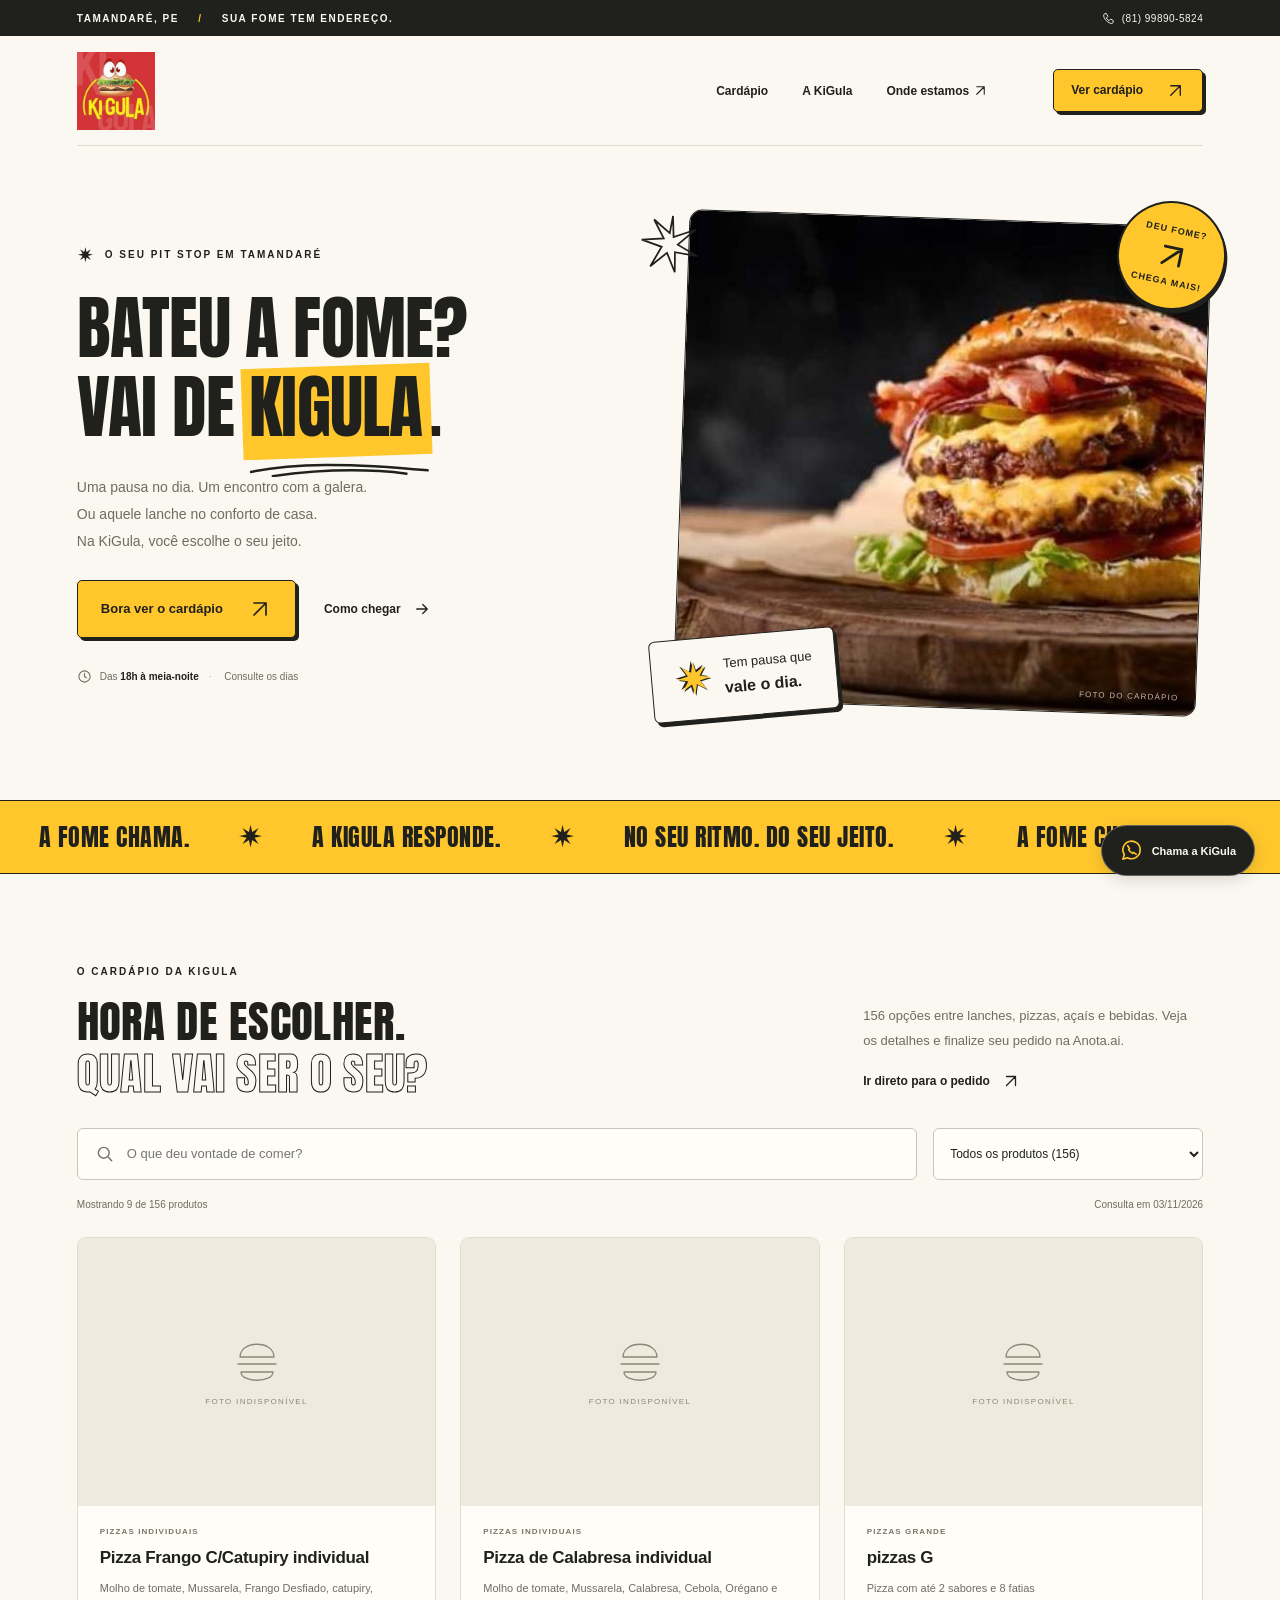
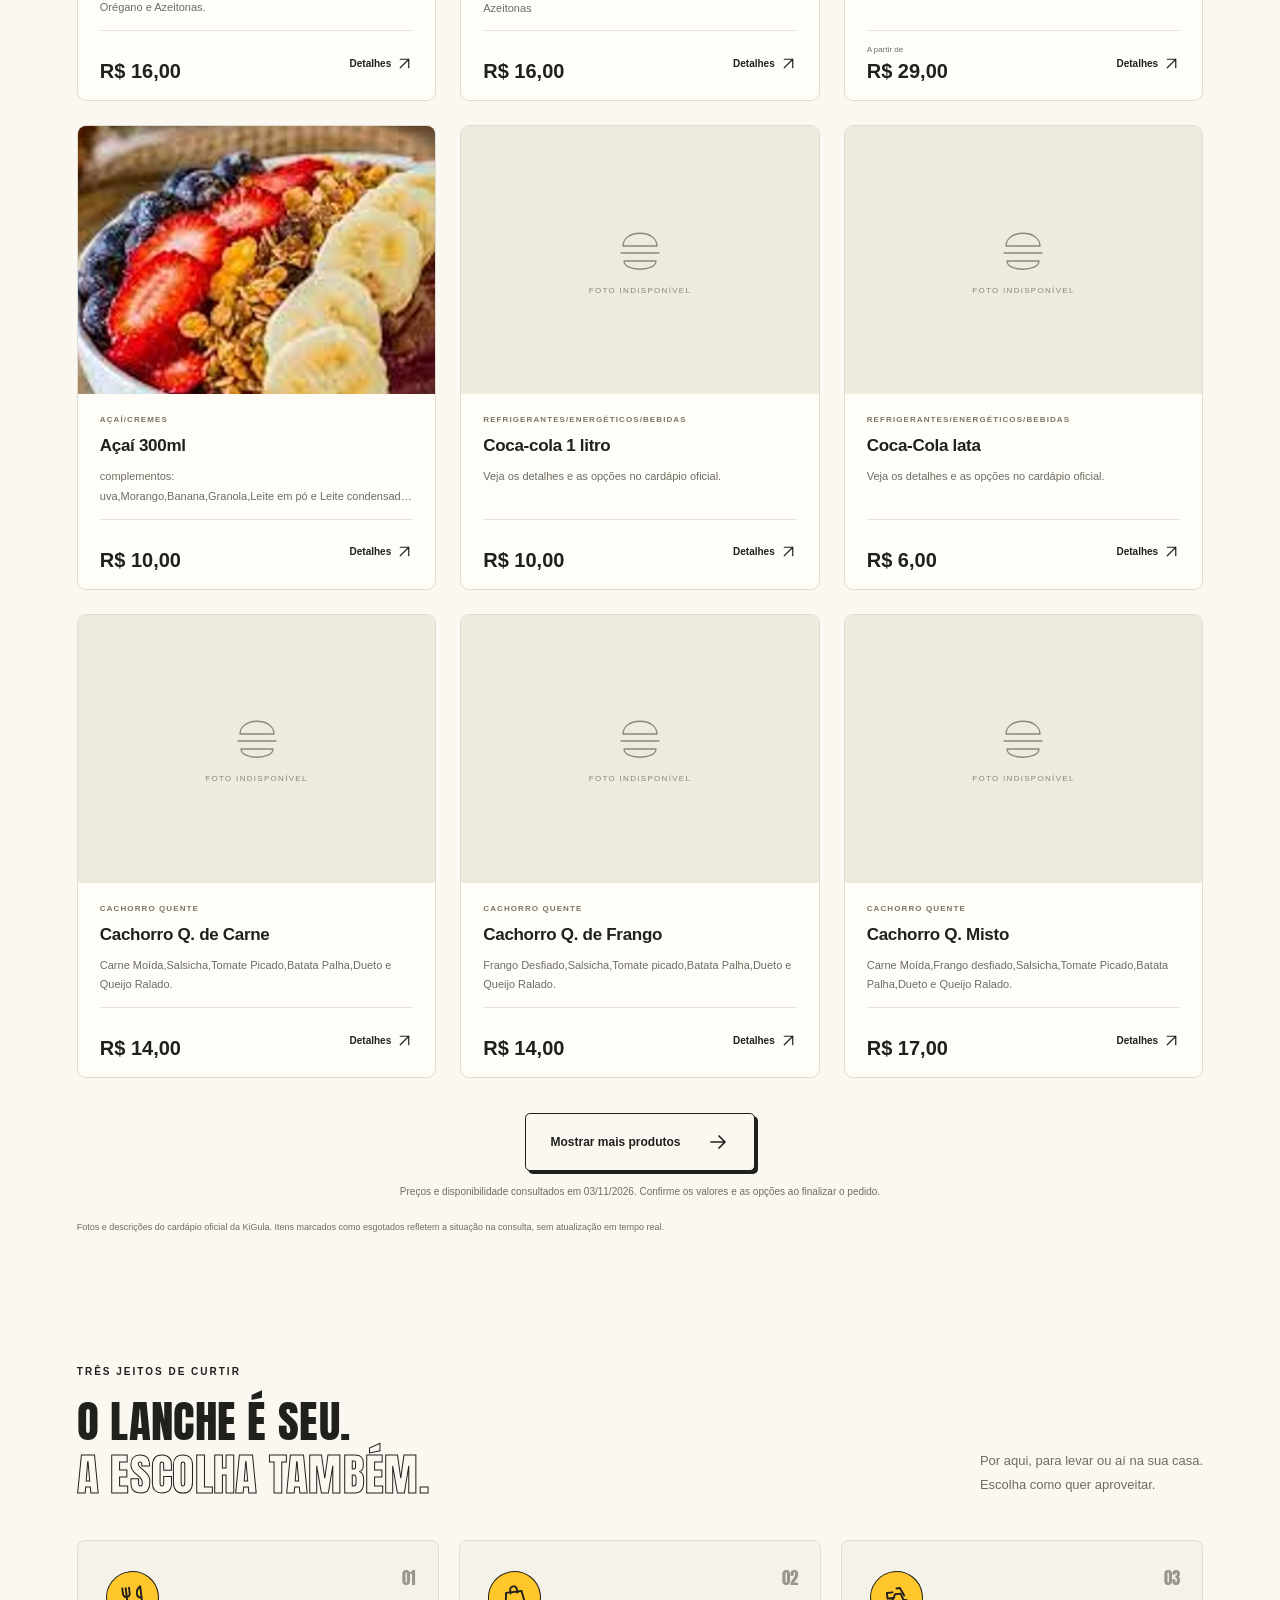
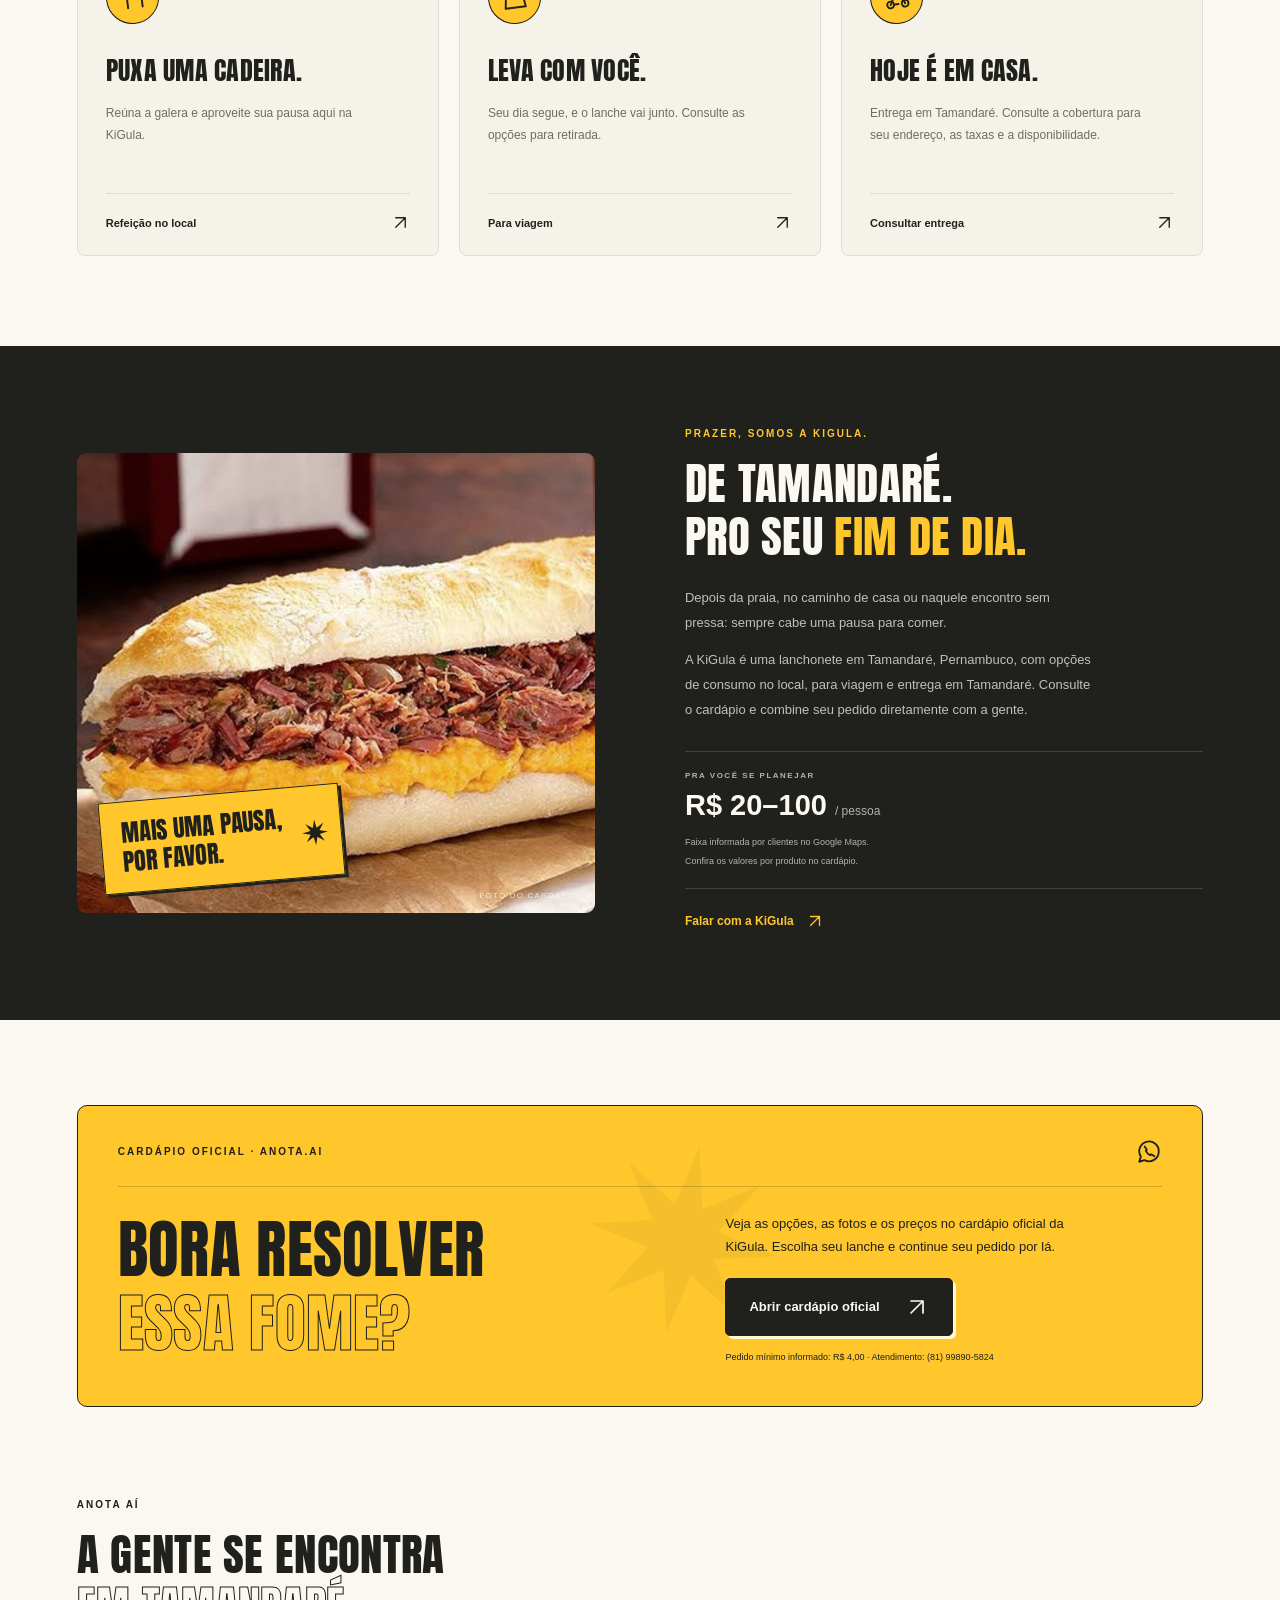
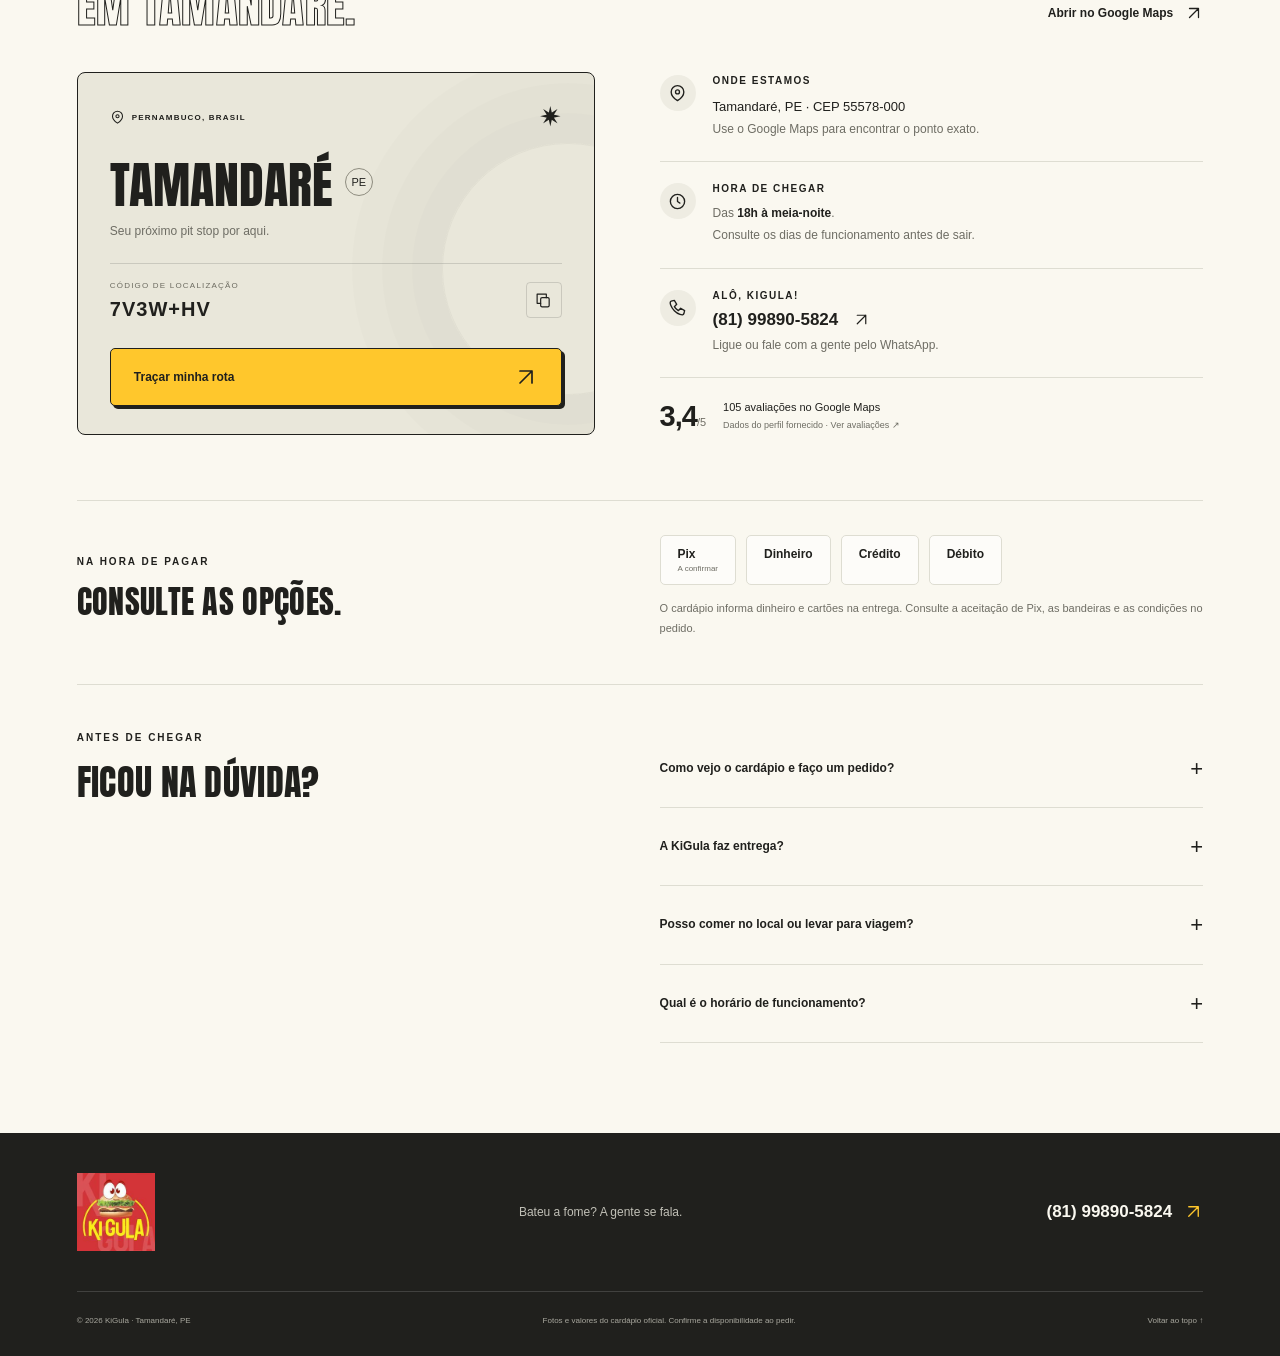
==== index.html @ 08cbd8c4 "Publish KiGula website Static website with official catalog, original logo and product ordering link" ====
<!doctype html>
<html lang="pt-BR">
<head>
  <meta charset="utf-8">
  <meta name="viewport" content="width=device-width, initial-scale=1">
  <meta name="description" content="Conheça a Lanchonete KiGula em Tamandaré, PE. Refeição no local, para viagem e entrega. Acesse o cardápio oficial na Anota.ai. Das 18h à meia-noite; entrega em Tamandaré.">
  <meta name="theme-color" content="#ffc72c">
  <meta property="og:title" content="KiGula — Bateu a fome? Vai de KiGula.">
  <meta property="og:description" content="Seu próximo pit stop em Tamandaré. No local, para viagem ou entrega. Fale com a KiGula e consulte o cardápio.">
  <meta property="og:type" content="website">
  <title>KiGula — Lanchonete em Tamandaré</title>
  <link rel="icon" type="image/jpeg" href="assets/logo-kigula.jpg">
  <link rel="apple-touch-icon" href="assets/logo-kigula.jpg">
  <link rel="preload" href="assets/anton-latin.ttf" as="font" type="font/ttf" crossorigin>
  <link rel="stylesheet" href="style.css">
  <script src="script.js" defer></script>
<script type="application/ld+json">{"@context": "https://schema.org", "@type": "FastFoodRestaurant", "name": "Lanchonete KiGula", "telephone": "+5581998905824", "address": {"@type": "PostalAddress", "addressLocality": "Tamandaré", "addressRegion": "PE", "postalCode": "55578-000", "addressCountry": "BR"}, "hasMenu": "https://pedido.anota.ai/loja/ki-gula?referer=gbp_anota", "paymentAccepted": "Dinheiro, Cartões"}</script>
</head>
<body>
  <svg xmlns="http://www.w3.org/2000/svg" class="icon-defs" aria-hidden="true"><defs>
    <symbol id="arrow" viewBox="0 0 24 24"><path d="M5 12h14M13 6l6 6-6 6"/></symbol>
    <symbol id="arrow-up" viewBox="0 0 24 24"><path d="M6 18 18 6M6 6h12v12"/></symbol>
    <symbol id="pin" viewBox="0 0 24 24"><path d="M20 10c0 6-8 11-8 11S4 16 4 10a8 8 0 1 1 16 0Z"/><circle cx="12" cy="10" r="2.5"/></symbol>
    <symbol id="clock" viewBox="0 0 24 24"><circle cx="12" cy="12" r="9"/><path d="M12 7v5l3 2"/></symbol>
    <symbol id="phone" viewBox="0 0 24 24"><path d="m8 3 3 5-3 3c1.4 2.4 2.6 3.6 5 5l3-3 5 3-1 4c-1 3-8 .1-12-4S1 5 4 4Z"/></symbol>
    <symbol id="chat" viewBox="0 0 24 24"><path d="M21 11.5a9 9 0 0 1-13.2 8L3 21l1.5-4.8A9 9 0 1 1 21 11.5Z"/><path d="m8 7 2 3-1 1a10 10 0 0 0 4 4l1-1 3 2"/></symbol>
    <symbol id="bag" viewBox="0 0 24 24"><path d="M5 7h14l2 14H3L5 7Z"/><path d="M9 8V5a3 3 0 0 1 6 0v3"/></symbol>
    <symbol id="dine" viewBox="0 0 24 24"><path d="M4 3v5a3 3 0 0 0 6 0V3M7 3v18M20 21V3c-5 3-5 10 0 10"/></symbol>
    <symbol id="delivery" viewBox="0 0 24 24"><circle cx="6" cy="18" r="3"/><circle cx="19" cy="18" r="3"/><path d="m6 18 5-9h5l3 9M10 12H4V7h5M13 4h3l3 7M13 18h-3"/></symbol>
    <symbol id="copy" viewBox="0 0 24 24"><rect x="8" y="8" width="12" height="13" rx="2"/><path d="M16 8V3H3v13h5"/></symbol>
  </defs></svg>
  <a class="skip-link" href="#conteudo">Pular para o conteúdo</a>
  <div class="topbar"><p>TAMANDARÉ, PE <span class="topbar-divider">/</span> SUA FOME TEM ENDEREÇO.</p><a href="tel:+5581998905824"><svg class="icon"><use href="#phone"/></svg> (81) 99890-5824</a></div>
  <header class="header">
    <a class="brand" href="#inicio" aria-label="KiGula — início"><img class="brand-logo" src="assets/logo-kigula.jpg" width="200" height="200" alt="KiGula — Lanchonete"></a>
    <nav class="nav" id="main-nav" aria-label="Navegação principal"><a href="#cardapio">Cardápio</a><a href="#sobre">A KiGula</a><a href="#localizacao">Onde estamos <svg class="icon"><use href="#arrow-up"/></svg></a></nav>
    <a class="button button-small header-order" href="#cardapio">Ver cardápio <svg class="icon"><use href="#arrow-up"/></svg></a>
    <button class="nav-toggle" aria-expanded="false" aria-controls="main-nav" aria-label="Abrir menu"><span></span><span></span></button>
  </header>
  <main id="conteudo">
    <section class="hero wrap" id="inicio">
      <div class="hero-copy"><div class="eyebrow"><span class="small-spark">✷</span> O SEU PIT STOP EM TAMANDARÉ</div><h1>BATEU A FOME?<br>VAI DE <span class="highlight">KIGULA<svg viewBox="0 0 310 18" preserveAspectRatio="none" aria-hidden="true"><path d="M3 12C76 1 168 1 305 10M40 17C131 8 200 8 269 14"/></svg></span><span class="period">.</span></h1><p class="hero-description">Uma pausa no dia. Um encontro com a galera.<br>Ou aquele lanche no conforto de casa.<br>Na KiGula, você escolhe o seu jeito.</p><div class="hero-actions"><a class="button" href="#cardapio">Bora ver o cardápio <svg class="icon"><use href="#arrow-up"/></svg></a><a class="text-link" href="#localizacao">Como chegar <svg class="icon"><use href="#arrow"/></svg></a></div><div class="hero-footnote"><svg class="icon"><use href="#clock"/></svg><span>Das <strong>18h à meia-noite</strong><span class="footnote-divider">·</span> Consulte os dias</span></div></div>
      <div class="hero-visual"><div class="hero-image-frame"><img class="hero-image" src="assets/products/652af55fa28fc3001ca15021-large.jpg" alt="Ki brasa 03 — foto do cardápio da KiGula" width="1000" height="1000" fetchpriority="high"><div class="image-shade"></div><span class="image-credit">FOTO DO CARDÁPIO</span><span class="visual-number">KI BRASA 03</span></div><div class="round-stamp" aria-label="É hora de matar a fome"><span>DEU FOME?</span><svg class="icon"><use href="#arrow-up"/></svg><span>CHEGA MAIS!</span></div><div class="hero-photo-note"><span class="note-spark">✷</span><span>Tem pausa que<br><strong>vale o dia.</strong></span></div><svg class="hero-doodle" viewBox="0 0 75 75" fill="none" aria-hidden="true"><path d="m35 7 4 24 24-12-18 20 24 10-26-1 3 23-12-21-17 18 10-24-24-5 25-5L14 14l20 13Z"/></svg></div>
    </section>
    <div class="ticker" aria-hidden="true"><div><span>A FOME CHAMA.</span><b>✷</b><span>A KIGULA RESPONDE.</span><b>✷</b><span>NO SEU RITMO. DO SEU JEITO.</span><b>✷</b><span>A FOME CHAMA.</span><b>✷</b></div></div>
<!-- CATALOG:START -->
    <section class="catalog section wrap" id="cardapio" aria-labelledby="catalog-title">
      <div class="section-heading"><div><div class="eyebrow">O CARDÁPIO DA KIGULA</div><h2 id="catalog-title">HORA DE ESCOLHER.<br><span class="text-outline">QUAL VAI SER O SEU?</span></h2></div><div><p>156 opções entre lanches, pizzas, açaís e bebidas. Veja os detalhes e finalize seu pedido na Anota.ai.</p><a class="text-link" href="https://pedido.anota.ai/loja/ki-gula?referer=gbp_anota" target="_blank" rel="noopener noreferrer">Ir direto para o pedido <svg class="icon" aria-hidden="true"><use href="#arrow-up"/></svg></a></div></div>
      <div class="catalog-tools"><label class="catalog-search" for="menu-search"><svg class="icon" viewBox="0 0 24 24" aria-hidden="true"><circle cx="10.5" cy="10.5" r="6.5"/><path d="m16 16 4 4"/></svg><span class="sr-only">Buscar produtos</span><input type="search" id="menu-search" placeholder="O que deu vontade de comer?" autocomplete="off"></label><label class="catalog-category mobile-visible" for="menu-category"><span class="sr-only">Filtrar por categoria</span><select id="menu-category"><option value="all">Todos os produtos (156)</option><option value="featured">Destaques da loja (6)</option><option value="634abaedee85b300191a7d99">Cachorro Quente (6)</option><option value="634d6dcae4a0f6001d2f24d1">Combo Duplos (4)</option><option value="634d70914ada98001d1a7ba3">Combo Kids (2)</option><option value="634d72c0e4a0f6001d2f3d82">Sanduíches (26)</option><option value="63514a2360992a001d53302c">Hambuguer Artesanal (5)</option><option value="63514d7a60992a001d534cd2">Batata Frita (6)</option><option value="635150d463fb2e001c0dbe10">Milk-Shake (3)</option><option value="63515e8763fb2e001c0e33ae">Açaí/Cremes (27)</option><option value="63516a3260992a001d540a34">Sucos (30)</option><option value="6356fe9b4c8c67001c84b7c0">Refrigerantes/Energéticos/Bebidas (24)</option><option value="6359aae0bbb14f00277fe384">Salgados (4)</option><option value="635c30d2c40d62001c89b8ac">sobremesas (5)</option><option value="639f35343d2c22001cdd70e8">Pizzas Doces (5)</option><option value="639f36543d2c22001cdd7662">Pizzas Individuais (3)</option><option value="652ae9fca28fc3001ca0de63">pizzas individual doce (5)</option><option value="66e84f3c03b010001db871c2">Pizzas grande (1)</option></select></label></div>
      <div class="catalog-meta"><p id="catalog-count" role="status" aria-live="polite">156 produtos no cardápio</p><span class="catalog-last-updated">Consulta em 03/11/2026</span></div>
      <noscript><p class="catalog-noscript">Todos os produtos estão listados abaixo. Para escolher adicionais e fazer seu pedido, acesse o <a href="https://pedido.anota.ai/loja/ki-gula?referer=gbp_anota">cardápio oficial</a>.</p></noscript>
      <div class="catalog-grid"><article class="product-card" data-product-id="639f38093d2c22001cdd7ccf" data-category-id="639f36543d2c22001cdd7662">
      <div class="product-photo"><div class="photo-placeholder"><svg viewBox="0 0 48 44" aria-hidden="true"><path d="M7 18C7 1 41 1 41 18ZM5 25h38M8 33h32c0 11-32 11-32 0Z"/></svg><span>FOTO DO CARDÁPIO</span></div><img src="https://anotaai.s3.us-west-2.amazonaws.com/produtos/Pizza%20Frango%20C/Catupiry1671456374124blob.webp" alt="Pizza Frango C/Catupiry individual — foto do cardápio da KiGula" width="600" height="600" loading="lazy" decoding="async"></div>
      <div class="product-copy"><p class="product-category">Pizzas Individuais</p><h3>Pizza Frango C/Catupiry individual</h3><p class="product-description">Molho de tomate, Mussarela, Frango Desfiado, catupiry, Orégano e Azeitonas.</p><div class="product-footer"><span class="product-price">R$ 16,00</span><button class="product-detail-button" data-product-open="639f38093d2c22001cdd7ccf" aria-label="Ver detalhes de Pizza Frango C/Catupiry individual">Detalhes <svg class="icon" aria-hidden="true"><use href="#arrow-up"/></svg></button></div></div>
    </article>
<article class="product-card" data-product-id="639f37851cbec0001c458fee" data-category-id="639f36543d2c22001cdd7662">
      <div class="product-photo"><div class="photo-placeholder"><svg viewBox="0 0 48 44" aria-hidden="true"><path d="M7 18C7 1 41 1 41 18ZM5 25h38M8 33h32c0 11-32 11-32 0Z"/></svg><span>FOTO DO CARDÁPIO</span></div><img src="https://anotaai.s3.us-west-2.amazonaws.com/produtos/Pizza%20de%20Calabresa1671456200846blob.webp" alt="Pizza de Calabresa individual — foto do cardápio da KiGula" width="600" height="600" loading="lazy" decoding="async"></div>
      <div class="product-copy"><p class="product-category">Pizzas Individuais</p><h3>Pizza de Calabresa individual</h3><p class="product-description">Molho de tomate, Mussarela, Calabresa, Cebola, Orégano e Azeitonas</p><div class="product-footer"><span class="product-price">R$ 16,00</span><button class="product-detail-button" data-product-open="639f37851cbec0001c458fee" aria-label="Ver detalhes de Pizza de Calabresa individual">Detalhes <svg class="icon" aria-hidden="true"><use href="#arrow-up"/></svg></button></div></div>
    </article>
<article class="product-card" data-product-id="66e84f68da3267001c986dd8" data-category-id="66e84f3c03b010001db871c2">
      <div class="product-photo"><div class="photo-placeholder"><svg viewBox="0 0 48 44" aria-hidden="true"><path d="M7 18C7 1 41 1 41 18ZM5 25h38M8 33h32c0 11-32 11-32 0Z"/></svg><span>FOTO DO CARDÁPIO</span></div><img src="https://anotaai.s3.us-west-2.amazonaws.com/pizzas/2pizza.webp" alt="pizzas G — foto do cardápio da KiGula" width="600" height="600" loading="lazy" decoding="async"></div>
      <div class="product-copy"><p class="product-category">Pizzas grande</p><h3>pizzas G</h3><p class="product-description">Pizza com até 2 sabores e 8 fatias</p><div class="product-footer"><span class="product-price"><small>A partir de</small>R$ 29,00</span><button class="product-detail-button" data-product-open="66e84f68da3267001c986dd8" aria-label="Ver detalhes de pizzas G">Detalhes <svg class="icon" aria-hidden="true"><use href="#arrow-up"/></svg></button></div></div>
    </article>
<article class="product-card" data-product-id="6351602063fb2e001c0e48cd" data-category-id="63515e8763fb2e001c0e33ae">
      <div class="product-photo"><div class="photo-placeholder"><svg viewBox="0 0 48 44" aria-hidden="true"><path d="M7 18C7 1 41 1 41 18ZM5 25h38M8 33h32c0 11-32 11-32 0Z"/></svg><span>FOTO DO CARDÁPIO</span></div><img src="assets/products/6351602063fb2e001c0e48cd-large.jpg" alt="Açaí 300ml — foto do cardápio da KiGula" width="600" height="600" loading="lazy" decoding="async"></div>
      <div class="product-copy"><p class="product-category">Açaí/Cremes</p><h3>Açaí 300ml</h3><p class="product-description">complementos:
uva,Morango,Banana,Granola,Leite em pó e Leite condensado.

Obs: Só pode um adicional de creme.</p><div class="product-footer"><span class="product-price">R$ 10,00</span><button class="product-detail-button" data-product-open="6351602063fb2e001c0e48cd" aria-label="Ver detalhes de Açaí 300ml">Detalhes <svg class="icon" aria-hidden="true"><use href="#arrow-up"/></svg></button></div></div>
    </article>
<article class="product-card" data-product-id="635709f591c083001c95fe26" data-category-id="6356fe9b4c8c67001c84b7c0">
      <div class="product-photo"><div class="photo-placeholder"><svg viewBox="0 0 48 44" aria-hidden="true"><path d="M7 18C7 1 41 1 41 18ZM5 25h38M8 33h32c0 11-32 11-32 0Z"/></svg><span>FOTO DO CARDÁPIO</span></div><img src="https://anotaai.s3.us-west-2.amazonaws.com/produtos/Coca-cola%201%20litro1666700137467blob.webp" alt="Coca-cola 1 litro — foto do cardápio da KiGula" width="600" height="600" loading="lazy" decoding="async"></div>
      <div class="product-copy"><p class="product-category">Refrigerantes/Energéticos/Bebidas</p><h3>Coca-cola 1 litro</h3><p class="product-description">Veja os detalhes e as opções no cardápio oficial.</p><div class="product-footer"><span class="product-price">R$ 10,00</span><button class="product-detail-button" data-product-open="635709f591c083001c95fe26" aria-label="Ver detalhes de Coca-cola 1 litro">Detalhes <svg class="icon" aria-hidden="true"><use href="#arrow-up"/></svg></button></div></div>
    </article>
<article class="product-card" data-product-id="635700df91c083001c956b55" data-category-id="6356fe9b4c8c67001c84b7c0">
      <div class="product-photo"><div class="photo-placeholder"><svg viewBox="0 0 48 44" aria-hidden="true"><path d="M7 18C7 1 41 1 41 18ZM5 25h38M8 33h32c0 11-32 11-32 0Z"/></svg><span>FOTO DO CARDÁPIO</span></div><img src="https://anotaai.s3.us-west-2.amazonaws.com/produtos/Coca-Cola%20lata1666700007416blob.webp" alt="Coca-Cola lata — foto do cardápio da KiGula" width="600" height="600" loading="lazy" decoding="async"></div>
      <div class="product-copy"><p class="product-category">Refrigerantes/Energéticos/Bebidas</p><h3>Coca-Cola lata</h3><p class="product-description">Veja os detalhes e as opções no cardápio oficial.</p><div class="product-footer"><span class="product-price">R$ 6,00</span><button class="product-detail-button" data-product-open="635700df91c083001c956b55" aria-label="Ver detalhes de Coca-Cola lata">Detalhes <svg class="icon" aria-hidden="true"><use href="#arrow-up"/></svg></button></div></div>
    </article>
<article class="product-card" data-product-id="634d672fe4a0f6001d2f06d5" data-category-id="634abaedee85b300191a7d99">
      <div class="product-photo"><div class="photo-placeholder"><svg viewBox="0 0 48 44" aria-hidden="true"><path d="M7 18C7 1 41 1 41 18ZM5 25h38M8 33h32c0 11-32 11-32 0Z"/></svg><span>FOTO DO CARDÁPIO</span></div><img src="https://anotaai.s3.us-west-2.amazonaws.com/produtos/Cachorro%20Q.%20de%20%20Carne1666714207953blob.webp" alt="Cachorro Q. de Carne — foto do cardápio da KiGula" width="600" height="600" loading="lazy" decoding="async"></div>
      <div class="product-copy"><p class="product-category">Cachorro Quente</p><h3>Cachorro Q. de Carne</h3><p class="product-description">Carne Moída,Salsicha,Tomate Picado,Batata Palha,Dueto e Queijo Ralado.</p><div class="product-footer"><span class="product-price">R$ 14,00</span><button class="product-detail-button" data-product-open="634d672fe4a0f6001d2f06d5" aria-label="Ver detalhes de Cachorro Q. de Carne">Detalhes <svg class="icon" aria-hidden="true"><use href="#arrow-up"/></svg></button></div></div>
    </article>
<article class="product-card" data-product-id="634d67b74ada98001d1a4fbd" data-category-id="634abaedee85b300191a7d99">
      <div class="product-photo"><div class="photo-placeholder"><svg viewBox="0 0 48 44" aria-hidden="true"><path d="M7 18C7 1 41 1 41 18ZM5 25h38M8 33h32c0 11-32 11-32 0Z"/></svg><span>FOTO DO CARDÁPIO</span></div><img src="https://anotaai.s3.us-west-2.amazonaws.com/produtos/Cachorro%20Q.%20de%20Frango1666714233486blob.webp" alt="Cachorro Q. de Frango — foto do cardápio da KiGula" width="600" height="600" loading="lazy" decoding="async"></div>
      <div class="product-copy"><p class="product-category">Cachorro Quente</p><h3>Cachorro Q. de Frango</h3><p class="product-description">Frango Desfiado,Salsicha,Tomate picado,Batata Palha,Dueto e Queijo Ralado.</p><div class="product-footer"><span class="product-price">R$ 14,00</span><button class="product-detail-button" data-product-open="634d67b74ada98001d1a4fbd" aria-label="Ver detalhes de Cachorro Q. de Frango">Detalhes <svg class="icon" aria-hidden="true"><use href="#arrow-up"/></svg></button></div></div>
    </article>
<article class="product-card" data-product-id="634d689fe4a0f6001d2f0e6b" data-category-id="634abaedee85b300191a7d99">
      <div class="product-photo"><div class="photo-placeholder"><svg viewBox="0 0 48 44" aria-hidden="true"><path d="M7 18C7 1 41 1 41 18ZM5 25h38M8 33h32c0 11-32 11-32 0Z"/></svg><span>FOTO DO CARDÁPIO</span></div><img src="https://anotaai.s3.us-west-2.amazonaws.com/produtos/Cachorro%20Q.%20Misto1666714340717blob.webp" alt="Cachorro Q. Misto — foto do cardápio da KiGula" width="600" height="600" loading="lazy" decoding="async"></div>
      <div class="product-copy"><p class="product-category">Cachorro Quente</p><h3>Cachorro Q. Misto</h3><p class="product-description">Carne Moída,Frango desfiado,Salsicha,Tomate Picado,Batata Palha,Dueto e Queijo Ralado.</p><div class="product-footer"><span class="product-price">R$ 17,00</span><button class="product-detail-button" data-product-open="634d689fe4a0f6001d2f0e6b" aria-label="Ver detalhes de Cachorro Q. Misto">Detalhes <svg class="icon" aria-hidden="true"><use href="#arrow-up"/></svg></button></div></div>
    </article>
<article class="product-card" data-product-id="634d69234ada98001d1a587d" data-category-id="634abaedee85b300191a7d99">
      <div class="product-photo"><div class="photo-placeholder"><svg viewBox="0 0 48 44" aria-hidden="true"><path d="M7 18C7 1 41 1 41 18ZM5 25h38M8 33h32c0 11-32 11-32 0Z"/></svg><span>FOTO DO CARDÁPIO</span></div><img src="https://anotaai.s3.us-west-2.amazonaws.com/produtos/cachorro%20Q.%20de%20Carne%20de%20Sol1666714429204blob.webp" alt="cachorro Q. de Carne de Sol — foto do cardápio da KiGula" width="600" height="600" loading="lazy" decoding="async"></div>
      <div class="product-copy"><p class="product-category">Cachorro Quente</p><h3>cachorro Q. de Carne de Sol</h3><p class="product-description">Carne de Sol Desfiada,Salsicha,Tomate Picado,Batata palha,Queijo Ralado eDueto.</p><div class="product-footer"><span class="product-price">R$ 22,00</span><button class="product-detail-button" data-product-open="634d69234ada98001d1a587d" aria-label="Ver detalhes de cachorro Q. de Carne de Sol">Detalhes <svg class="icon" aria-hidden="true"><use href="#arrow-up"/></svg></button></div></div>
    </article>
<article class="product-card" data-product-id="652af3d5000de4001cfea759" data-category-id="634abaedee85b300191a7d99">
      <div class="product-photo"><div class="photo-placeholder"><svg viewBox="0 0 48 44" aria-hidden="true"><path d="M7 18C7 1 41 1 41 18ZM5 25h38M8 33h32c0 11-32 11-32 0Z"/></svg><span>FOTO DO CARDÁPIO</span></div><img src="assets/products/652af3d5000de4001cfea759-large.jpg" alt="Cachorro Q. de charque — foto do cardápio da KiGula" width="600" height="600" loading="lazy" decoding="async"></div>
      <div class="product-copy"><p class="product-category">Cachorro Quente</p><h3>Cachorro Q. de charque</h3><p class="product-description">CHARQUE DESFIADO, SALSICHA, TOMATE PICADO, BATATA PALHA, DUETO, QUEIJO RALADO E OVO DE CODORNA</p><div class="product-footer"><span class="product-price">R$ 22,00</span><button class="product-detail-button" data-product-open="652af3d5000de4001cfea759" aria-label="Ver detalhes de Cachorro Q. de charque">Detalhes <svg class="icon" aria-hidden="true"><use href="#arrow-up"/></svg></button></div></div>
    </article>
<article class="product-card" data-product-id="634d69b84ada98001d1a5b6e" data-category-id="634abaedee85b300191a7d99">
      <div class="product-photo"><div class="photo-placeholder"><svg viewBox="0 0 48 44" aria-hidden="true"><path d="M7 18C7 1 41 1 41 18ZM5 25h38M8 33h32c0 11-32 11-32 0Z"/></svg><span>FOTO DO CARDÁPIO</span></div><img src="https://anotaai.s3.us-west-2.amazonaws.com/produtos/Cachorro%20Q.%20Nordestino1666712412199blob.webp" alt="Cachorro Q. Nordestino — foto do cardápio da KiGula" width="600" height="600" loading="lazy" decoding="async"></div>
      <div class="product-copy"><p class="product-category">Cachorro Quente</p><h3>Cachorro Q. Nordestino</h3><p class="product-description">Carne de Sol Desfiada,Salsicha,Queijo Coalho,Cheddar,Tomate Picado,Batata palha,Queijo Ralado e Dueto.</p><div class="product-footer"><span class="product-price">R$ 22,00</span><button class="product-detail-button" data-product-open="634d69b84ada98001d1a5b6e" aria-label="Ver detalhes de Cachorro Q. Nordestino">Detalhes <svg class="icon" aria-hidden="true"><use href="#arrow-up"/></svg></button></div></div>
    </article>
<article class="product-card" data-product-id="634d6e2be4a0f6001d2f25f5" data-category-id="634d6dcae4a0f6001d2f24d1">
      <div class="product-photo"><div class="photo-placeholder"><svg viewBox="0 0 48 44" aria-hidden="true"><path d="M7 18C7 1 41 1 41 18ZM5 25h38M8 33h32c0 11-32 11-32 0Z"/></svg><span>FOTO DO CARDÁPIO</span></div><img src="assets/products/634d6e2be4a0f6001d2f25f5-large.jpg" alt="Combo de X-frango — foto do cardápio da KiGula" width="600" height="600" loading="lazy" decoding="async"></div>
      <div class="product-copy"><p class="product-category">Combo Duplos</p><h3>Combo de X-frango</h3><p class="product-description">02 X-Frango + Batata + 02 refri 200ml.</p><p class="product-availability">Esgotado na consulta · confira no pedido</p><div class="product-footer"><span class="product-price">R$ 34,00</span><button class="product-detail-button" data-product-open="634d6e2be4a0f6001d2f25f5" aria-label="Ver detalhes de Combo de X-frango">Detalhes <svg class="icon" aria-hidden="true"><use href="#arrow-up"/></svg></button></div></div>
    </article>
<article class="product-card" data-product-id="634d6ef7e4a0f6001d2f2a5d" data-category-id="634d6dcae4a0f6001d2f24d1">
      <div class="product-photo"><div class="photo-placeholder"><svg viewBox="0 0 48 44" aria-hidden="true"><path d="M7 18C7 1 41 1 41 18ZM5 25h38M8 33h32c0 11-32 11-32 0Z"/></svg><span>FOTO DO CARDÁPIO</span></div><img src="assets/products/634d6ef7e4a0f6001d2f2a5d-large.jpg" alt="Combo de X-Bacon — foto do cardápio da KiGula" width="600" height="600" loading="lazy" decoding="async"></div>
      <div class="product-copy"><p class="product-category">Combo Duplos</p><h3>Combo de X-Bacon</h3><p class="product-description">02 X-Bacon + Batata + 02 refri 200ml.</p><p class="product-availability">Esgotado na consulta · confira no pedido</p><div class="product-footer"><span class="product-price">R$ 34,00</span><button class="product-detail-button" data-product-open="634d6ef7e4a0f6001d2f2a5d" aria-label="Ver detalhes de Combo de X-Bacon">Detalhes <svg class="icon" aria-hidden="true"><use href="#arrow-up"/></svg></button></div></div>
    </article>
<article class="product-card" data-product-id="634d6f554ada98001d1a7892" data-category-id="634d6dcae4a0f6001d2f24d1">
      <div class="product-photo"><div class="photo-placeholder"><svg viewBox="0 0 48 44" aria-hidden="true"><path d="M7 18C7 1 41 1 41 18ZM5 25h38M8 33h32c0 11-32 11-32 0Z"/></svg><span>FOTO DO CARDÁPIO</span></div><img src="assets/products/634d6f554ada98001d1a7892-large.jpg" alt="Combo X-Burguer — foto do cardápio da KiGula" width="600" height="600" loading="lazy" decoding="async"></div>
      <div class="product-copy"><p class="product-category">Combo Duplos</p><h3>Combo X-Burguer</h3><p class="product-description">02 X-Burguer + batata + 02 refri 200ml</p><p class="product-availability">Esgotado na consulta · confira no pedido</p><div class="product-footer"><span class="product-price">R$ 31,00</span><button class="product-detail-button" data-product-open="634d6f554ada98001d1a7892" aria-label="Ver detalhes de Combo X-Burguer">Detalhes <svg class="icon" aria-hidden="true"><use href="#arrow-up"/></svg></button></div></div>
    </article>
<article class="product-card" data-product-id="634d6ffbe4a0f6001d2f31e0" data-category-id="634d6dcae4a0f6001d2f24d1">
      <div class="product-photo"><div class="photo-placeholder"><svg viewBox="0 0 48 44" aria-hidden="true"><path d="M7 18C7 1 41 1 41 18ZM5 25h38M8 33h32c0 11-32 11-32 0Z"/></svg><span>FOTO DO CARDÁPIO</span></div><img src="assets/products/634d6ffbe4a0f6001d2f31e0-large.jpg" alt="Combo X-Calabresa — foto do cardápio da KiGula" width="600" height="600" loading="lazy" decoding="async"></div>
      <div class="product-copy"><p class="product-category">Combo Duplos</p><h3>Combo X-Calabresa</h3><p class="product-description">02 X-Calabresa + Batata + 02 refri 200ml.</p><p class="product-availability">Esgotado na consulta · confira no pedido</p><div class="product-footer"><span class="product-price">R$ 31,00</span><button class="product-detail-button" data-product-open="634d6ffbe4a0f6001d2f31e0" aria-label="Ver detalhes de Combo X-Calabresa">Detalhes <svg class="icon" aria-hidden="true"><use href="#arrow-up"/></svg></button></div></div>
    </article>
<article class="product-card" data-product-id="634d71dee4a0f6001d2f3657" data-category-id="634d70914ada98001d1a7ba3">
      <div class="product-photo"><div class="photo-placeholder"><svg viewBox="0 0 48 44" aria-hidden="true"><path d="M7 18C7 1 41 1 41 18ZM5 25h38M8 33h32c0 11-32 11-32 0Z"/></svg><span>FOTO DO CARDÁPIO</span></div><img src="assets/products/634d71dee4a0f6001d2f3657-large.jpg" alt="Ki Gulinha 01 — foto do cardápio da KiGula" width="600" height="600" loading="lazy" decoding="async"></div>
      <div class="product-copy"><p class="product-category">Combo Kids</p><h3>Ki Gulinha 01</h3><p class="product-description">Carne de hamburguer,Queijo,Cheddar + batata + refri 200ml</p><div class="product-footer"><span class="product-price">R$ 18,00</span><button class="product-detail-button" data-product-open="634d71dee4a0f6001d2f3657" aria-label="Ver detalhes de Ki Gulinha 01">Detalhes <svg class="icon" aria-hidden="true"><use href="#arrow-up"/></svg></button></div></div>
    </article>
<article class="product-card" data-product-id="634d727ae4a0f6001d2f3abd" data-category-id="634d70914ada98001d1a7ba3">
      <div class="product-photo"><div class="photo-placeholder"><svg viewBox="0 0 48 44" aria-hidden="true"><path d="M7 18C7 1 41 1 41 18ZM5 25h38M8 33h32c0 11-32 11-32 0Z"/></svg><span>FOTO DO CARDÁPIO</span></div><img src="assets/products/634d727ae4a0f6001d2f3abd-large.jpg" alt="Ki Gulinha 2 — foto do cardápio da KiGula" width="600" height="600" loading="lazy" decoding="async"></div>
      <div class="product-copy"><p class="product-category">Combo Kids</p><h3>Ki Gulinha 2</h3><p class="product-description">Duas carnes de Hamburguer, Queijo, Cheddar + batata + refri 200ml.</p><div class="product-footer"><span class="product-price">R$ 20,00</span><button class="product-detail-button" data-product-open="634d727ae4a0f6001d2f3abd" aria-label="Ver detalhes de Ki Gulinha 2">Detalhes <svg class="icon" aria-hidden="true"><use href="#arrow-up"/></svg></button></div></div>
    </article>
<article class="product-card" data-product-id="634d73084ada98001d1a89ec" data-category-id="634d72c0e4a0f6001d2f3d82">
      <div class="product-photo"><div class="photo-placeholder"><svg viewBox="0 0 48 44" aria-hidden="true"><path d="M7 18C7 1 41 1 41 18ZM5 25h38M8 33h32c0 11-32 11-32 0Z"/></svg><span>FOTO DO CARDÁPIO</span></div><img src="https://anotaai.s3.us-west-2.amazonaws.com/produtos/Queijo%20quente1666790869610blob.webp" alt="Queijo quente — foto do cardápio da KiGula" width="600" height="600" loading="lazy" decoding="async"></div>
      <div class="product-copy"><p class="product-category">Sanduíches</p><h3>Queijo quente</h3><p class="product-description">Pão Bola, 02 Queijo e Molho Especial.</p><p class="product-availability">Esgotado na consulta · confira no pedido</p><div class="product-footer"><span class="product-price">R$ 11,00</span><button class="product-detail-button" data-product-open="634d73084ada98001d1a89ec" aria-label="Ver detalhes de Queijo quente">Detalhes <svg class="icon" aria-hidden="true"><use href="#arrow-up"/></svg></button></div></div>
    </article>
<article class="product-card" data-product-id="634d735ae4a0f6001d2f4275" data-category-id="634d72c0e4a0f6001d2f3d82">
      <div class="product-photo"><div class="photo-placeholder"><svg viewBox="0 0 48 44" aria-hidden="true"><path d="M7 18C7 1 41 1 41 18ZM5 25h38M8 33h32c0 11-32 11-32 0Z"/></svg><span>FOTO DO CARDÁPIO</span></div><img src="https://anotaai.s3.us-west-2.amazonaws.com/produtos/Misto1666790911913blob.webp" alt="Misto — foto do cardápio da KiGula" width="600" height="600" loading="lazy" decoding="async"></div>
      <div class="product-copy"><p class="product-category">Sanduíches</p><h3>Misto</h3><p class="product-description">Pão Bola,Queijo,presunto e Molho Especial.</p><p class="product-availability">Esgotado na consulta · confira no pedido</p><div class="product-footer"><span class="product-price">R$ 11,00</span><button class="product-detail-button" data-product-open="634d735ae4a0f6001d2f4275" aria-label="Ver detalhes de Misto">Detalhes <svg class="icon" aria-hidden="true"><use href="#arrow-up"/></svg></button></div></div>
    </article>
<article class="product-card" data-product-id="634d7438e4a0f6001d2f451e" data-category-id="634d72c0e4a0f6001d2f3d82">
      <div class="product-photo"><div class="photo-placeholder"><svg viewBox="0 0 48 44" aria-hidden="true"><path d="M7 18C7 1 41 1 41 18ZM5 25h38M8 33h32c0 11-32 11-32 0Z"/></svg><span>FOTO DO CARDÁPIO</span></div><img src="https://anotaai.s3.us-west-2.amazonaws.com/produtos/Bauru1666790951408blob.webp" alt="Bauru — foto do cardápio da KiGula" width="600" height="600" loading="lazy" decoding="async"></div>
      <div class="product-copy"><p class="product-category">Sanduíches</p><h3>Bauru</h3><p class="product-description">Queijo,Presunto,Tomate,Alface e Molho Especial.</p><p class="product-availability">Esgotado na consulta · confira no pedido</p><div class="product-footer"><span class="product-price">R$ 11,00</span><button class="product-detail-button" data-product-open="634d7438e4a0f6001d2f451e" aria-label="Ver detalhes de Bauru">Detalhes <svg class="icon" aria-hidden="true"><use href="#arrow-up"/></svg></button></div></div>
    </article>
<article class="product-card" data-product-id="634d74d1e4a0f6001d2f4b70" data-category-id="634d72c0e4a0f6001d2f3d82">
      <div class="product-photo"><div class="photo-placeholder"><svg viewBox="0 0 48 44" aria-hidden="true"><path d="M7 18C7 1 41 1 41 18ZM5 25h38M8 33h32c0 11-32 11-32 0Z"/></svg><span>FOTO DO CARDÁPIO</span></div><img src="https://anotaai.s3.us-west-2.amazonaws.com/produtos/Hamburguer1666791003659blob.webp" alt="Hamburguer — foto do cardápio da KiGula" width="600" height="600" loading="lazy" decoding="async"></div>
      <div class="product-copy"><p class="product-category">Sanduíches</p><h3>Hamburguer</h3><p class="product-description">Carne de Hamburguer,TomateAlface e Molho Especial.</p><p class="product-availability">Esgotado na consulta · confira no pedido</p><div class="product-footer"><span class="product-price">R$ 11,00</span><button class="product-detail-button" data-product-open="634d74d1e4a0f6001d2f4b70" aria-label="Ver detalhes de Hamburguer">Detalhes <svg class="icon" aria-hidden="true"><use href="#arrow-up"/></svg></button></div></div>
    </article>
<article class="product-card" data-product-id="634d7536e4a0f6001d2f4c68" data-category-id="634d72c0e4a0f6001d2f3d82">
      <div class="product-photo"><div class="photo-placeholder"><svg viewBox="0 0 48 44" aria-hidden="true"><path d="M7 18C7 1 41 1 41 18ZM5 25h38M8 33h32c0 11-32 11-32 0Z"/></svg><span>FOTO DO CARDÁPIO</span></div><img src="https://anotaai.s3.us-west-2.amazonaws.com/produtos/Americano1666792735916blob.webp" alt="Americano — foto do cardápio da KiGula" width="600" height="600" loading="lazy" decoding="async"></div>
      <div class="product-copy"><p class="product-category">Sanduíches</p><h3>Americano</h3><p class="product-description">Queijo,Presunto,Ovo,Tomate,Alface e Molho Especial.</p><p class="product-availability">Esgotado na consulta · confira no pedido</p><div class="product-footer"><span class="product-price">R$ 13,00</span><button class="product-detail-button" data-product-open="634d7536e4a0f6001d2f4c68" aria-label="Ver detalhes de Americano">Detalhes <svg class="icon" aria-hidden="true"><use href="#arrow-up"/></svg></button></div></div>
    </article>
<article class="product-card" data-product-id="634d7601e4a0f6001d2f5377" data-category-id="634d72c0e4a0f6001d2f3d82">
      <div class="product-photo"><div class="photo-placeholder"><svg viewBox="0 0 48 44" aria-hidden="true"><path d="M7 18C7 1 41 1 41 18ZM5 25h38M8 33h32c0 11-32 11-32 0Z"/></svg><span>FOTO DO CARDÁPIO</span></div><img src="https://anotaai.s3.us-west-2.amazonaws.com/produtos/X-Burguer1666792765672blob.webp" alt="X-Burguer — foto do cardápio da KiGula" width="600" height="600" loading="lazy" decoding="async"></div>
      <div class="product-copy"><p class="product-category">Sanduíches</p><h3>X-Burguer</h3><p class="product-description">Hamburguer,Queijo,Presunto,Tomate,alface e Molho Especial.</p><p class="product-availability">Esgotado na consulta · confira no pedido</p><div class="product-footer"><span class="product-price">R$ 15,00</span><button class="product-detail-button" data-product-open="634d7601e4a0f6001d2f5377" aria-label="Ver detalhes de X-Burguer">Detalhes <svg class="icon" aria-hidden="true"><use href="#arrow-up"/></svg></button></div></div>
    </article>
<article class="product-card" data-product-id="634d765be4a0f6001d2f53f6" data-category-id="634d72c0e4a0f6001d2f3d82">
      <div class="product-photo"><div class="photo-placeholder"><svg viewBox="0 0 48 44" aria-hidden="true"><path d="M7 18C7 1 41 1 41 18ZM5 25h38M8 33h32c0 11-32 11-32 0Z"/></svg><span>FOTO DO CARDÁPIO</span></div><img src="https://anotaai.s3.us-west-2.amazonaws.com/produtos/X-calabresa1666792917473blob.webp" alt="X-calabresa — foto do cardápio da KiGula" width="600" height="600" loading="lazy" decoding="async"></div>
      <div class="product-copy"><p class="product-category">Sanduíches</p><h3>X-calabresa</h3><p class="product-description">Calabresa Defumada,Queijo,Presunto,Tomate,Alface e molho Especial.</p><p class="product-availability">Esgotado na consulta · confira no pedido</p><div class="product-footer"><span class="product-price">R$ 15,00</span><button class="product-detail-button" data-product-open="634d765be4a0f6001d2f53f6" aria-label="Ver detalhes de X-calabresa">Detalhes <svg class="icon" aria-hidden="true"><use href="#arrow-up"/></svg></button></div></div>
    </article>
<article class="product-card" data-product-id="634d76cd4ada98001d1a969f" data-category-id="634d72c0e4a0f6001d2f3d82">
      <div class="product-photo"><div class="photo-placeholder"><svg viewBox="0 0 48 44" aria-hidden="true"><path d="M7 18C7 1 41 1 41 18ZM5 25h38M8 33h32c0 11-32 11-32 0Z"/></svg><span>FOTO DO CARDÁPIO</span></div><img src="https://anotaai.s3.us-west-2.amazonaws.com/produtos/X-Egg1666793003054blob.webp" alt="X-Egg — foto do cardápio da KiGula" width="600" height="600" loading="lazy" decoding="async"></div>
      <div class="product-copy"><p class="product-category">Sanduíches</p><h3>X-Egg</h3><p class="product-description">Hamburguer,Ovo,Queijo,Presunto,Tomate,Alface e Molho Especial.</p><p class="product-availability">Esgotado na consulta · confira no pedido</p><div class="product-footer"><span class="product-price">R$ 16,00</span><button class="product-detail-button" data-product-open="634d76cd4ada98001d1a969f" aria-label="Ver detalhes de X-Egg">Detalhes <svg class="icon" aria-hidden="true"><use href="#arrow-up"/></svg></button></div></div>
    </article>
<article class="product-card" data-product-id="634d77684ada98001d1a9825" data-category-id="634d72c0e4a0f6001d2f3d82">
      <div class="product-photo"><div class="photo-placeholder"><svg viewBox="0 0 48 44" aria-hidden="true"><path d="M7 18C7 1 41 1 41 18ZM5 25h38M8 33h32c0 11-32 11-32 0Z"/></svg><span>FOTO DO CARDÁPIO</span></div><img src="https://anotaai.s3.us-west-2.amazonaws.com/produtos/X-Bacon1666793050033blob.webp" alt="X-Bacon — foto do cardápio da KiGula" width="600" height="600" loading="lazy" decoding="async"></div>
      <div class="product-copy"><p class="product-category">Sanduíches</p><h3>X-Bacon</h3><p class="product-description">Hamburguer,Bacon,Queijo,Presunto,Tomate,Alface e Molho Especial.</p><p class="product-availability">Esgotado na consulta · confira no pedido</p><div class="product-footer"><span class="product-price">R$ 18,00</span><button class="product-detail-button" data-product-open="634d77684ada98001d1a9825" aria-label="Ver detalhes de X-Bacon">Detalhes <svg class="icon" aria-hidden="true"><use href="#arrow-up"/></svg></button></div></div>
    </article>
<article class="product-card" data-product-id="63500c0660992a001d4800c6" data-category-id="634d72c0e4a0f6001d2f3d82">
      <div class="product-photo"><div class="photo-placeholder"><svg viewBox="0 0 48 44" aria-hidden="true"><path d="M7 18C7 1 41 1 41 18ZM5 25h38M8 33h32c0 11-32 11-32 0Z"/></svg><span>FOTO DO CARDÁPIO</span></div><img src="https://anotaai.s3.us-west-2.amazonaws.com/produtos/X-Tudo1666793116585blob.webp" alt="X-Tudo — foto do cardápio da KiGula" width="600" height="600" loading="lazy" decoding="async"></div>
      <div class="product-copy"><p class="product-category">Sanduíches</p><h3>X-Tudo</h3><p class="product-description">Hamburguer,Ovo,Carne Moída,Salsicha,Bacon,Queijo,Presunto,Tomate,Alface e Molho Especial.</p><p class="product-availability">Esgotado na consulta · confira no pedido</p><div class="product-footer"><span class="product-price">R$ 20,00</span><button class="product-detail-button" data-product-open="63500c0660992a001d4800c6" aria-label="Ver detalhes de X-Tudo">Detalhes <svg class="icon" aria-hidden="true"><use href="#arrow-up"/></svg></button></div></div>
    </article>
<article class="product-card" data-product-id="6350139a60992a001d4831af" data-category-id="634d72c0e4a0f6001d2f3d82">
      <div class="product-photo"><div class="photo-placeholder"><svg viewBox="0 0 48 44" aria-hidden="true"><path d="M7 18C7 1 41 1 41 18ZM5 25h38M8 33h32c0 11-32 11-32 0Z"/></svg><span>FOTO DO CARDÁPIO</span></div><img src="https://anotaai.s3.us-west-2.amazonaws.com/produtos/X-Cora%C3%A7%C3%A3o1666793347853blob.webp" alt="X-Coração — foto do cardápio da KiGula" width="600" height="600" loading="lazy" decoding="async"></div>
      <div class="product-copy"><p class="product-category">Sanduíches</p><h3>X-Coração</h3><p class="product-description">Coração de Galinha,Bacon,Queijo,Presunto,Tomate e Alface e Molho Especial.</p><p class="product-availability">Esgotado na consulta · confira no pedido</p><div class="product-footer"><span class="product-price">R$ 25,00</span><button class="product-detail-button" data-product-open="6350139a60992a001d4831af" aria-label="Ver detalhes de X-Coração">Detalhes <svg class="icon" aria-hidden="true"><use href="#arrow-up"/></svg></button></div></div>
    </article>
<article class="product-card" data-product-id="63513d8860992a001d52afb3" data-category-id="634d72c0e4a0f6001d2f3d82">
      <div class="product-photo"><div class="photo-placeholder"><svg viewBox="0 0 48 44" aria-hidden="true"><path d="M7 18C7 1 41 1 41 18ZM5 25h38M8 33h32c0 11-32 11-32 0Z"/></svg><span>FOTO DO CARDÁPIO</span></div><img src="https://anotaai.s3.us-west-2.amazonaws.com/produtos/X-Alcatra1666793664241blob.webp" alt="X-Alcatra — foto do cardápio da KiGula" width="600" height="600" loading="lazy" decoding="async"></div>
      <div class="product-copy"><p class="product-category">Sanduíches</p><h3>X-Alcatra</h3><p class="product-description">Alcatra,Bacon,Queijo,Presunto,Tomate,Alface e Molho Especial.</p><p class="product-availability">Esgotado na consulta · confira no pedido</p><div class="product-footer"><span class="product-price">R$ 25,00</span><button class="product-detail-button" data-product-open="63513d8860992a001d52afb3" aria-label="Ver detalhes de X-Alcatra">Detalhes <svg class="icon" aria-hidden="true"><use href="#arrow-up"/></svg></button></div></div>
    </article>
<article class="product-card" data-product-id="63513e4360992a001d52b524" data-category-id="634d72c0e4a0f6001d2f3d82">
      <div class="product-photo"><div class="photo-placeholder"><svg viewBox="0 0 48 44" aria-hidden="true"><path d="M7 18C7 1 41 1 41 18ZM5 25h38M8 33h32c0 11-32 11-32 0Z"/></svg><span>FOTO DO CARDÁPIO</span></div><img src="https://anotaai.s3.us-west-2.amazonaws.com/produtos/X-Picanha%20Su%C3%ADna1666793689020blob.webp" alt="X-Picanha Suína — foto do cardápio da KiGula" width="600" height="600" loading="lazy" decoding="async"></div>
      <div class="product-copy"><p class="product-category">Sanduíches</p><h3>X-Picanha Suína</h3><p class="product-description">Picanha Suína em cubos,Bacon,Queijo,Presunto,Tomate,Alface e Molho Especial.</p><p class="product-availability">Esgotado na consulta · confira no pedido</p><div class="product-footer"><span class="product-price">R$ 23,00</span><button class="product-detail-button" data-product-open="63513e4360992a001d52b524" aria-label="Ver detalhes de X-Picanha Suína">Detalhes <svg class="icon" aria-hidden="true"><use href="#arrow-up"/></svg></button></div></div>
    </article>
<article class="product-card" data-product-id="63513eca60992a001d52b8da" data-category-id="634d72c0e4a0f6001d2f3d82">
      <div class="product-photo"><div class="photo-placeholder"><svg viewBox="0 0 48 44" aria-hidden="true"><path d="M7 18C7 1 41 1 41 18ZM5 25h38M8 33h32c0 11-32 11-32 0Z"/></svg><span>FOTO DO CARDÁPIO</span></div><img src="https://anotaai.s3.us-west-2.amazonaws.com/produtos/X-Carne%20de%20Sol1666793729463blob.webp" alt="X-Carne de Sol — foto do cardápio da KiGula" width="600" height="600" loading="lazy" decoding="async"></div>
      <div class="product-copy"><p class="product-category">Sanduíches</p><h3>X-Carne de Sol</h3><p class="product-description">Carne de Sol em Cubos,Catupiry/Cheddar,Queijo,Presunto,Tomate,Alface e Molho Especial.</p><p class="product-availability">Esgotado na consulta · confira no pedido</p><div class="product-footer"><span class="product-price">R$ 23,00</span><button class="product-detail-button" data-product-open="63513eca60992a001d52b8da" aria-label="Ver detalhes de X-Carne de Sol">Detalhes <svg class="icon" aria-hidden="true"><use href="#arrow-up"/></svg></button></div></div>
    </article>
<article class="product-card" data-product-id="63513faa60992a001d52c4aa" data-category-id="634d72c0e4a0f6001d2f3d82">
      <div class="product-photo"><div class="photo-placeholder"><svg viewBox="0 0 48 44" aria-hidden="true"><path d="M7 18C7 1 41 1 41 18ZM5 25h38M8 33h32c0 11-32 11-32 0Z"/></svg><span>FOTO DO CARDÁPIO</span></div><img src="https://anotaai.s3.us-west-2.amazonaws.com/produtos/X-Carne%20de%20Sol%20Especial1666793774967blob.webp" alt="X-Carne de Sol Especial — foto do cardápio da KiGula" width="600" height="600" loading="lazy" decoding="async"></div>
      <div class="product-copy"><p class="product-category">Sanduíches</p><h3>X-Carne de Sol Especial</h3><p class="product-description">Carne de Sol em Cubos,Queijo Coalho,Presunto,Cebola,Tomate,Alface e Molho Especial.</p><p class="product-availability">Esgotado na consulta · confira no pedido</p><div class="product-footer"><span class="product-price">R$ 25,00</span><button class="product-detail-button" data-product-open="63513faa60992a001d52c4aa" aria-label="Ver detalhes de X-Carne de Sol Especial">Detalhes <svg class="icon" aria-hidden="true"><use href="#arrow-up"/></svg></button></div></div>
    </article>
<article class="product-card" data-product-id="635140bd60992a001d52cc37" data-category-id="634d72c0e4a0f6001d2f3d82">
      <div class="product-photo"><div class="photo-placeholder"><svg viewBox="0 0 48 44" aria-hidden="true"><path d="M7 18C7 1 41 1 41 18ZM5 25h38M8 33h32c0 11-32 11-32 0Z"/></svg><span>FOTO DO CARDÁPIO</span></div><img src="https://anotaai.s3.us-west-2.amazonaws.com/produtos/X-Camar%C3%A3o1666793958403blob.webp" alt="X-Camarão — foto do cardápio da KiGula" width="600" height="600" loading="lazy" decoding="async"></div>
      <div class="product-copy"><p class="product-category">Sanduíches</p><h3>X-Camarão</h3><p class="product-description">Camarão,Cream Cheese,Queijo,Presunto,Tomate,Alface e Molho Especial.</p><p class="product-availability">Esgotado na consulta · confira no pedido</p><div class="product-footer"><span class="product-price">R$ 30,00</span><button class="product-detail-button" data-product-open="635140bd60992a001d52cc37" aria-label="Ver detalhes de X-Camarão">Detalhes <svg class="icon" aria-hidden="true"><use href="#arrow-up"/></svg></button></div></div>
    </article>
<article class="product-card" data-product-id="635141bc63fb2e001c0cd3d6" data-category-id="634d72c0e4a0f6001d2f3d82">
      <div class="product-photo"><div class="photo-placeholder"><svg viewBox="0 0 48 44" aria-hidden="true"><path d="M7 18C7 1 41 1 41 18ZM5 25h38M8 33h32c0 11-32 11-32 0Z"/></svg><span>FOTO DO CARDÁPIO</span></div><img src="https://anotaai.s3.us-west-2.amazonaws.com/produtos/X-Frango1666794049011blob.webp" alt="X-Frango — foto do cardápio da KiGula" width="600" height="600" loading="lazy" decoding="async"></div>
      <div class="product-copy"><p class="product-category">Sanduíches</p><h3>X-Frango</h3><p class="product-description">Frango Desfiado,Ovo,Queijo,Presunto,Tomate,Alface e Molho Especial.</p><p class="product-availability">Esgotado na consulta · confira no pedido</p><div class="product-footer"><span class="product-price">R$ 18,00</span><button class="product-detail-button" data-product-open="635141bc63fb2e001c0cd3d6" aria-label="Ver detalhes de X-Frango">Detalhes <svg class="icon" aria-hidden="true"><use href="#arrow-up"/></svg></button></div></div>
    </article>
<article class="product-card" data-product-id="6351421463fb2e001c0cd760" data-category-id="634d72c0e4a0f6001d2f3d82">
      <div class="product-photo"><div class="photo-placeholder"><svg viewBox="0 0 48 44" aria-hidden="true"><path d="M7 18C7 1 41 1 41 18ZM5 25h38M8 33h32c0 11-32 11-32 0Z"/></svg><span>FOTO DO CARDÁPIO</span></div><img src="https://anotaai.s3.us-west-2.amazonaws.com/produtos/X-Frango%20Especial1666793866416blob.webp" alt="X-Frango Especial — foto do cardápio da KiGula" width="600" height="600" loading="lazy" decoding="async"></div>
      <div class="product-copy"><p class="product-category">Sanduíches</p><h3>X-Frango Especial</h3><p class="product-description">Frango Desfiado,Catupiry/Cheddar,Queijo,Presunto,Tomate,Alface e Molho Especial.</p><p class="product-availability">Esgotado na consulta · confira no pedido</p><div class="product-footer"><span class="product-price">R$ 20,00</span><button class="product-detail-button" data-product-open="6351421463fb2e001c0cd760" aria-label="Ver detalhes de X-Frango Especial">Detalhes <svg class="icon" aria-hidden="true"><use href="#arrow-up"/></svg></button></div></div>
    </article>
<article class="product-card" data-product-id="635142b260992a001d52e1e2" data-category-id="634d72c0e4a0f6001d2f3d82">
      <div class="product-photo"><div class="photo-placeholder"><svg viewBox="0 0 48 44" aria-hidden="true"><path d="M7 18C7 1 41 1 41 18ZM5 25h38M8 33h32c0 11-32 11-32 0Z"/></svg><span>FOTO DO CARDÁPIO</span></div><img src="https://anotaai.s3.us-west-2.amazonaws.com/produtos/File%20de%20Frango1666794023648blob.webp" alt="File de Frango — foto do cardápio da KiGula" width="600" height="600" loading="lazy" decoding="async"></div>
      <div class="product-copy"><p class="product-category">Sanduíches</p><h3>File de Frango</h3><p class="product-description">Frango Desfiado,Bacon,Queijo,Presunto,Tomate,Alface e Molho Especial.</p><p class="product-availability">Esgotado na consulta · confira no pedido</p><div class="product-footer"><span class="product-price">R$ 20,00</span><button class="product-detail-button" data-product-open="635142b260992a001d52e1e2" aria-label="Ver detalhes de File de Frango">Detalhes <svg class="icon" aria-hidden="true"><use href="#arrow-up"/></svg></button></div></div>
    </article>
<article class="product-card" data-product-id="6351433e63fb2e001c0cf77c" data-category-id="634d72c0e4a0f6001d2f3d82">
      <div class="product-photo"><div class="photo-placeholder"><svg viewBox="0 0 48 44" aria-hidden="true"><path d="M7 18C7 1 41 1 41 18ZM5 25h38M8 33h32c0 11-32 11-32 0Z"/></svg><span>FOTO DO CARDÁPIO</span></div><img src="https://anotaai.s3.us-west-2.amazonaws.com/produtos/Especial%20de%20Frango1666794074597blob.webp" alt="Especial de Frango — foto do cardápio da KiGula" width="600" height="600" loading="lazy" decoding="async"></div>
      <div class="product-copy"><p class="product-category">Sanduíches</p><h3>Especial de Frango</h3><p class="product-description">Frango em Cubos,Ovo,Bacon,Cheddar,Queijo,Presunto,Cebola,Tomate,Alface e Molho Especial.</p><p class="product-availability">Esgotado na consulta · confira no pedido</p><div class="product-footer"><span class="product-price">R$ 25,00</span><button class="product-detail-button" data-product-open="6351433e63fb2e001c0cf77c" aria-label="Ver detalhes de Especial de Frango">Detalhes <svg class="icon" aria-hidden="true"><use href="#arrow-up"/></svg></button></div></div>
    </article>
<article class="product-card" data-product-id="635143b460992a001d52e7cd" data-category-id="634d72c0e4a0f6001d2f3d82">
      <div class="product-photo"><div class="photo-placeholder"><svg viewBox="0 0 48 44" aria-hidden="true"><path d="M7 18C7 1 41 1 41 18ZM5 25h38M8 33h32c0 11-32 11-32 0Z"/></svg><span>FOTO DO CARDÁPIO</span></div><img src="https://anotaai.s3.us-west-2.amazonaws.com/produtos/Minuano%20Especial1666794159056blob.webp" alt="Minuano Especial — foto do cardápio da KiGula" width="600" height="600" loading="lazy" decoding="async"></div>
      <div class="product-copy"><p class="product-category">Sanduíches</p><h3>Minuano Especial</h3><p class="product-description">Hamburguer,Bacon,Ovo,Salsicha,Queijo,Presunto,Tomate,Alface e Molho Especial.</p><p class="product-availability">Esgotado na consulta · confira no pedido</p><div class="product-footer"><span class="product-price">R$ 19,00</span><button class="product-detail-button" data-product-open="635143b460992a001d52e7cd" aria-label="Ver detalhes de Minuano Especial">Detalhes <svg class="icon" aria-hidden="true"><use href="#arrow-up"/></svg></button></div></div>
    </article>
<article class="product-card" data-product-id="6351444960992a001d52ed08" data-category-id="634d72c0e4a0f6001d2f3d82">
      <div class="product-photo"><div class="photo-placeholder"><svg viewBox="0 0 48 44" aria-hidden="true"><path d="M7 18C7 1 41 1 41 18ZM5 25h38M8 33h32c0 11-32 11-32 0Z"/></svg><span>FOTO DO CARDÁPIO</span></div><img src="https://anotaai.s3.us-west-2.amazonaws.com/produtos/Moda%20da%20Casa1666794202613blob.webp" alt="Moda da Casa — foto do cardápio da KiGula" width="600" height="600" loading="lazy" decoding="async"></div>
      <div class="product-copy"><p class="product-category">Sanduíches</p><h3>Moda da Casa</h3><p class="product-description">Hamburguer,Frango Desfiado,Ovo,Calabresa,Bacon,Queijo,Presunto,Tomate,Alface e Molho Especial.</p><p class="product-availability">Esgotado na consulta · confira no pedido</p><div class="product-footer"><span class="product-price">R$ 20,00</span><button class="product-detail-button" data-product-open="6351444960992a001d52ed08" aria-label="Ver detalhes de Moda da Casa">Detalhes <svg class="icon" aria-hidden="true"><use href="#arrow-up"/></svg></button></div></div>
    </article>
<article class="product-card" data-product-id="6351462063fb2e001c0d2376" data-category-id="634d72c0e4a0f6001d2f3d82">
      <div class="product-photo"><div class="photo-placeholder"><svg viewBox="0 0 48 44" aria-hidden="true"><path d="M7 18C7 1 41 1 41 18ZM5 25h38M8 33h32c0 11-32 11-32 0Z"/></svg><span>FOTO DO CARDÁPIO</span></div><img src="https://anotaai.s3.us-west-2.amazonaws.com/produtos/Ki%20Gul%C3%A3o1666794246808blob.webp" alt="Ki Gulão — foto do cardápio da KiGula" width="600" height="600" loading="lazy" decoding="async"></div>
      <div class="product-copy"><p class="product-category">Sanduíches</p><h3>Ki Gulão</h3><p class="product-description">02 Hamburguer,Calabresa,Salsicha,Ovo,Frango Desfiado,Bacon,02 Queijo,02 Presunto,Tomate,Alface e Molho Especial.</p><p class="product-availability">Esgotado na consulta · confira no pedido</p><div class="product-footer"><span class="product-price">R$ 27,00</span><button class="product-detail-button" data-product-open="6351462063fb2e001c0d2376" aria-label="Ver detalhes de Ki Gulão">Detalhes <svg class="icon" aria-hidden="true"><use href="#arrow-up"/></svg></button></div></div>
    </article>
<article class="product-card" data-product-id="6351472763fb2e001c0d3809" data-category-id="634d72c0e4a0f6001d2f3d82">
      <div class="product-photo"><div class="photo-placeholder"><svg viewBox="0 0 48 44" aria-hidden="true"><path d="M7 18C7 1 41 1 41 18ZM5 25h38M8 33h32c0 11-32 11-32 0Z"/></svg><span>FOTO DO CARDÁPIO</span></div><img src="https://anotaai.s3.us-west-2.amazonaws.com/produtos/Mist%C3%A3o1666794294388blob.webp" alt="Mistão — foto do cardápio da KiGula" width="600" height="600" loading="lazy" decoding="async"></div>
      <div class="product-copy"><p class="product-category">Sanduíches</p><h3>Mistão</h3><p class="product-description">Alcatra,Frango em Cubos,Bacon,Ovo,Cheddar,Cebola,Queijo,Presunto,Tomate,Alface e Molho Especial.</p><p class="product-availability">Esgotado na consulta · confira no pedido</p><div class="product-footer"><span class="product-price">R$ 32,00</span><button class="product-detail-button" data-product-open="6351472763fb2e001c0d3809" aria-label="Ver detalhes de Mistão">Detalhes <svg class="icon" aria-hidden="true"><use href="#arrow-up"/></svg></button></div></div>
    </article>
<article class="product-card" data-product-id="6351487163fb2e001c0d44cf" data-category-id="634d72c0e4a0f6001d2f3d82">
      <div class="product-photo"><div class="photo-placeholder"><svg viewBox="0 0 48 44" aria-hidden="true"><path d="M7 18C7 1 41 1 41 18ZM5 25h38M8 33h32c0 11-32 11-32 0Z"/></svg><span>FOTO DO CARDÁPIO</span></div><img src="https://anotaai.s3.us-west-2.amazonaws.com/produtos/Super%20Gul%C3%A3o1666794324025blob.webp" alt="Super Gulão — foto do cardápio da KiGula" width="600" height="600" loading="lazy" decoding="async"></div>
      <div class="product-copy"><p class="product-category">Sanduíches</p><h3>Super Gulão</h3><p class="product-description">Alcatra,Frango em Cubos,Coração,Bacon,Calabresa,Ovo,Cheddar,Queijo,Presunto,Cebola,Tomate,Alface e Molho Especial.</p><p class="product-availability">Esgotado na consulta · confira no pedido</p><div class="product-footer"><span class="product-price">R$ 35,00</span><button class="product-detail-button" data-product-open="6351487163fb2e001c0d44cf" aria-label="Ver detalhes de Super Gulão">Detalhes <svg class="icon" aria-hidden="true"><use href="#arrow-up"/></svg></button></div></div>
    </article>
<article class="product-card" data-product-id="635149b363fb2e001c0d56bc" data-category-id="634d72c0e4a0f6001d2f3d82">
      <div class="product-photo"><div class="photo-placeholder"><svg viewBox="0 0 48 44" aria-hidden="true"><path d="M7 18C7 1 41 1 41 18ZM5 25h38M8 33h32c0 11-32 11-32 0Z"/></svg><span>FOTO DO CARDÁPIO</span></div><img src="https://anotaai.s3.us-west-2.amazonaws.com/produtos/Super%20Tamandar%C3%A91666792825862blob.webp" alt="Super Tamandaré — foto do cardápio da KiGula" width="600" height="600" loading="lazy" decoding="async"></div>
      <div class="product-copy"><p class="product-category">Sanduíches</p><h3>Super Tamandaré</h3><p class="product-description">02 Hamburguer,02 Salsicha,02 Ovos,Bacon,02 Queijo,02 Presunto,Tomate,Alface e Molho Especial.</p><p class="product-availability">Esgotado na consulta · confira no pedido</p><div class="product-footer"><span class="product-price">R$ 28,00</span><button class="product-detail-button" data-product-open="635149b363fb2e001c0d56bc" aria-label="Ver detalhes de Super Tamandaré">Detalhes <svg class="icon" aria-hidden="true"><use href="#arrow-up"/></svg></button></div></div>
    </article>
<article class="product-card" data-product-id="63514c9d60992a001d534353" data-category-id="63514a2360992a001d53302c">
      <div class="product-photo"><div class="photo-placeholder"><svg viewBox="0 0 48 44" aria-hidden="true"><path d="M7 18C7 1 41 1 41 18ZM5 25h38M8 33h32c0 11-32 11-32 0Z"/></svg><span>FOTO DO CARDÁPIO</span></div><img src="https://anotaai.s3.us-west-2.amazonaws.com/produtos/Ki%20Artesanal1666795171095blob.webp" alt="Ki Artesanal — foto do cardápio da KiGula" width="600" height="600" loading="lazy" decoding="async"></div>
      <div class="product-copy"><p class="product-category">Hambuguer Artesanal</p><h3>Ki Artesanal</h3><p class="product-description">Hamburguer Artesanal,Queijo Mussarela,Cebola,Tomate,Alface e Molho especial.</p><p class="product-availability">Esgotado na consulta · confira no pedido</p><div class="product-footer"><span class="product-price">R$ 18,00</span><button class="product-detail-button" data-product-open="63514c9d60992a001d534353" aria-label="Ver detalhes de Ki Artesanal">Detalhes <svg class="icon" aria-hidden="true"><use href="#arrow-up"/></svg></button></div></div>
    </article>
<article class="product-card" data-product-id="63514aab60992a001d5331d1" data-category-id="63514a2360992a001d53302c">
      <div class="product-photo"><div class="photo-placeholder"><svg viewBox="0 0 48 44" aria-hidden="true"><path d="M7 18C7 1 41 1 41 18ZM5 25h38M8 33h32c0 11-32 11-32 0Z"/></svg><span>FOTO DO CARDÁPIO</span></div><img src="https://anotaai.s3.us-west-2.amazonaws.com/produtos/Ki%20brasa%20011666712796089blob.webp" alt="Ki brasa 01 — foto do cardápio da KiGula" width="600" height="600" loading="lazy" decoding="async"></div>
      <div class="product-copy"><p class="product-category">Hambuguer Artesanal</p><h3>Ki brasa 01</h3><p class="product-description">Hamburguer na Brasa, 02 Queijo,Cebola Caramelzada,Alface,Tomate,Molho Especial + Batata Frita.</p><div class="product-footer"><span class="product-price">R$ 23,00</span><button class="product-detail-button" data-product-open="63514aab60992a001d5331d1" aria-label="Ver detalhes de Ki brasa 01">Detalhes <svg class="icon" aria-hidden="true"><use href="#arrow-up"/></svg></button></div></div>
    </article>
<article class="product-card" data-product-id="63514b7b60992a001d5338c7" data-category-id="63514a2360992a001d53302c">
      <div class="product-photo"><div class="photo-placeholder"><svg viewBox="0 0 48 44" aria-hidden="true"><path d="M7 18C7 1 41 1 41 18ZM5 25h38M8 33h32c0 11-32 11-32 0Z"/></svg><span>FOTO DO CARDÁPIO</span></div><img src="https://anotaai.s3.us-west-2.amazonaws.com/produtos/Ki%20Brasa%20021666712853901blob.webp" alt="Ki Brasa 02 — foto do cardápio da KiGula" width="600" height="600" loading="lazy" decoding="async"></div>
      <div class="product-copy"><p class="product-category">Hambuguer Artesanal</p><h3>Ki Brasa 02</h3><p class="product-description">Hamburguer na Brasa,bacon,Queijo,Cebola Caramelzada,Alface,Tomate,Molho Especial + Batata Frita.</p><div class="product-footer"><span class="product-price">R$ 25,00</span><button class="product-detail-button" data-product-open="63514b7b60992a001d5338c7" aria-label="Ver detalhes de Ki Brasa 02">Detalhes <svg class="icon" aria-hidden="true"><use href="#arrow-up"/></svg></button></div></div>
    </article>
<article class="product-card" data-product-id="652af55fa28fc3001ca15021" data-category-id="63514a2360992a001d53302c">
      <div class="product-photo"><div class="photo-placeholder"><svg viewBox="0 0 48 44" aria-hidden="true"><path d="M7 18C7 1 41 1 41 18ZM5 25h38M8 33h32c0 11-32 11-32 0Z"/></svg><span>FOTO DO CARDÁPIO</span></div><img src="assets/products/652af55fa28fc3001ca15021-large.jpg" alt="Ki brasa 03 — foto do cardápio da KiGula" width="600" height="600" loading="lazy" decoding="async"></div>
      <div class="product-copy"><p class="product-category">Hambuguer Artesanal</p><h3>Ki brasa 03</h3><p class="product-description">2 CARNE DE HANBURGUER NA BRASA, QUEIJO, CREAM CHEESA, TOMATE E ALFACE+ batata frita</p><div class="product-footer"><span class="product-price">R$ 28,00</span><button class="product-detail-button" data-product-open="652af55fa28fc3001ca15021" aria-label="Ver detalhes de Ki brasa 03">Detalhes <svg class="icon" aria-hidden="true"><use href="#arrow-up"/></svg></button></div></div>
    </article>
<article class="product-card" data-product-id="63514c0b63fb2e001c0d7fe5" data-category-id="63514a2360992a001d53302c">
      <div class="product-photo"><div class="photo-placeholder"><svg viewBox="0 0 48 44" aria-hidden="true"><path d="M7 18C7 1 41 1 41 18ZM5 25h38M8 33h32c0 11-32 11-32 0Z"/></svg><span>FOTO DO CARDÁPIO</span></div><img src="https://anotaai.s3.us-west-2.amazonaws.com/produtos/Ki%20Churrasco1666795121306blob.webp" alt="Ki Churrasco — foto do cardápio da KiGula" width="600" height="600" loading="lazy" decoding="async"></div>
      <div class="product-copy"><p class="product-category">Hambuguer Artesanal</p><h3>Ki Churrasco</h3><p class="product-description">Contra Filé na Brasa,Bacon,Molho Barbecue + Batata Frita.</p><p class="product-availability">Esgotado na consulta · confira no pedido</p><div class="product-footer"><span class="product-price">R$ 28,00</span><button class="product-detail-button" data-product-open="63514c0b63fb2e001c0d7fe5" aria-label="Ver detalhes de Ki Churrasco">Detalhes <svg class="icon" aria-hidden="true"><use href="#arrow-up"/></svg></button></div></div>
    </article>
<article class="product-card" data-product-id="63514ddb63fb2e001c0d9276" data-category-id="63514d7a60992a001d534cd2">
      <div class="product-photo"><div class="photo-placeholder"><svg viewBox="0 0 48 44" aria-hidden="true"><path d="M7 18C7 1 41 1 41 18ZM5 25h38M8 33h32c0 11-32 11-32 0Z"/></svg><span>FOTO DO CARDÁPIO</span></div><img src="https://anotaai.s3.us-west-2.amazonaws.com/produtos/Batata%20P1666713244256blob.webp" alt="Batata P — foto do cardápio da KiGula" width="600" height="600" loading="lazy" decoding="async"></div>
      <div class="product-copy"><p class="product-category">Batata Frita</p><h3>Batata P</h3><p class="product-description">Batatas,Queijo ralado,Catchup.</p><div class="product-footer"><span class="product-price">R$ 10,00</span><button class="product-detail-button" data-product-open="63514ddb63fb2e001c0d9276" aria-label="Ver detalhes de Batata P">Detalhes <svg class="icon" aria-hidden="true"><use href="#arrow-up"/></svg></button></div></div>
    </article>
<article class="product-card" data-product-id="63514e0e63fb2e001c0d93a6" data-category-id="63514d7a60992a001d534cd2">
      <div class="product-photo"><div class="photo-placeholder"><svg viewBox="0 0 48 44" aria-hidden="true"><path d="M7 18C7 1 41 1 41 18ZM5 25h38M8 33h32c0 11-32 11-32 0Z"/></svg><span>FOTO DO CARDÁPIO</span></div><img src="https://anotaai.s3.us-west-2.amazonaws.com/produtos/Batata%20G1666713277233blob.webp" alt="Batata G — foto do cardápio da KiGula" width="600" height="600" loading="lazy" decoding="async"></div>
      <div class="product-copy"><p class="product-category">Batata Frita</p><h3>Batata G</h3><p class="product-description">Batatas,Queijo ralado,Catchup.</p><div class="product-footer"><span class="product-price">R$ 15,00</span><button class="product-detail-button" data-product-open="63514e0e63fb2e001c0d93a6" aria-label="Ver detalhes de Batata G">Detalhes <svg class="icon" aria-hidden="true"><use href="#arrow-up"/></svg></button></div></div>
    </article>
<article class="product-card" data-product-id="63514e7f60992a001d5353b4" data-category-id="63514d7a60992a001d534cd2">
      <div class="product-photo"><div class="photo-placeholder"><svg viewBox="0 0 48 44" aria-hidden="true"><path d="M7 18C7 1 41 1 41 18ZM5 25h38M8 33h32c0 11-32 11-32 0Z"/></svg><span>FOTO DO CARDÁPIO</span></div><img src="https://anotaai.s3.us-west-2.amazonaws.com/produtos/Batata%20Especial1666713309852blob.webp" alt="Batata Especial — foto do cardápio da KiGula" width="600" height="600" loading="lazy" decoding="async"></div>
      <div class="product-copy"><p class="product-category">Batata Frita</p><h3>Batata Especial</h3><p class="product-description">Batatas,Queijo ralado,Bacon,Cheddar.</p><div class="product-footer"><span class="product-price">R$ 25,00</span><button class="product-detail-button" data-product-open="63514e7f60992a001d5353b4" aria-label="Ver detalhes de Batata Especial">Detalhes <svg class="icon" aria-hidden="true"><use href="#arrow-up"/></svg></button></div></div>
    </article>
<article class="product-card" data-product-id="63514f6663fb2e001c0da117" data-category-id="63514d7a60992a001d534cd2">
      <div class="product-photo"><div class="photo-placeholder"><svg viewBox="0 0 48 44" aria-hidden="true"><path d="M7 18C7 1 41 1 41 18ZM5 25h38M8 33h32c0 11-32 11-32 0Z"/></svg><span>FOTO DO CARDÁPIO</span></div><img src="https://anotaai.s3.us-west-2.amazonaws.com/produtos/File%20C/Fritas1666713455446blob.webp" alt="File C/Fritas — foto do cardápio da KiGula" width="600" height="600" loading="lazy" decoding="async"></div>
      <div class="product-copy"><p class="product-category">Batata Frita</p><h3>File C/Fritas</h3><p class="product-description">Alcatra em Cubos e Cebola.</p><div class="product-footer"><span class="product-price">R$ 35,00</span><button class="product-detail-button" data-product-open="63514f6663fb2e001c0da117" aria-label="Ver detalhes de File C/Fritas">Detalhes <svg class="icon" aria-hidden="true"><use href="#arrow-up"/></svg></button></div></div>
    </article>
<article class="product-card" data-product-id="63514fe160992a001d535d30" data-category-id="63514d7a60992a001d534cd2">
      <div class="product-photo"><div class="photo-placeholder"><svg viewBox="0 0 48 44" aria-hidden="true"><path d="M7 18C7 1 41 1 41 18ZM5 25h38M8 33h32c0 11-32 11-32 0Z"/></svg><span>FOTO DO CARDÁPIO</span></div><img src="https://anotaai.s3.us-west-2.amazonaws.com/produtos/File%20C/Fritas%20Especial1666713486728blob.webp" alt="File C/Fritas Especial — foto do cardápio da KiGula" width="600" height="600" loading="lazy" decoding="async"></div>
      <div class="product-copy"><p class="product-category">Batata Frita</p><h3>File C/Fritas Especial</h3><p class="product-description">Carne de Sol e Cebola.</p><div class="product-footer"><span class="product-price">R$ 38,00</span><button class="product-detail-button" data-product-open="63514fe160992a001d535d30" aria-label="Ver detalhes de File C/Fritas Especial">Detalhes <svg class="icon" aria-hidden="true"><use href="#arrow-up"/></svg></button></div></div>
    </article>
<article class="product-card" data-product-id="6351503160992a001d535e93" data-category-id="63514d7a60992a001d534cd2">
      <div class="product-photo"><div class="photo-placeholder"><svg viewBox="0 0 48 44" aria-hidden="true"><path d="M7 18C7 1 41 1 41 18ZM5 25h38M8 33h32c0 11-32 11-32 0Z"/></svg><span>FOTO DO CARDÁPIO</span></div><img src="https://anotaai.s3.us-west-2.amazonaws.com/produtos/File%20C/Fritas%20Dueto1666713594437blob.webp" alt="File C/Fritas Dueto — foto do cardápio da KiGula" width="600" height="600" loading="lazy" decoding="async"></div>
      <div class="product-copy"><p class="product-category">Batata Frita</p><h3>File C/Fritas Dueto</h3><p class="product-description">Frango e Calabresa</p><div class="product-footer"><span class="product-price">R$ 35,00</span><button class="product-detail-button" data-product-open="6351503160992a001d535e93" aria-label="Ver detalhes de File C/Fritas Dueto">Detalhes <svg class="icon" aria-hidden="true"><use href="#arrow-up"/></svg></button></div></div>
    </article>
<article class="product-card" data-product-id="6351510c1a0a67002739537f" data-category-id="635150d463fb2e001c0dbe10">
      <div class="product-photo"><div class="photo-placeholder"><svg viewBox="0 0 48 44" aria-hidden="true"><path d="M7 18C7 1 41 1 41 18ZM5 25h38M8 33h32c0 11-32 11-32 0Z"/></svg><span>FOTO DO CARDÁPIO</span></div><img src="https://anotaai.s3.us-west-2.amazonaws.com/produtos/Chocolate%20500ml1666711852787blob.webp" alt="Milk-shake Chocolate 500ml — foto do cardápio da KiGula" width="600" height="600" loading="lazy" decoding="async"></div>
      <div class="product-copy"><p class="product-category">Milk-Shake</p><h3>Milk-shake Chocolate 500ml</h3><p class="product-description">Calda de Chocolate.</p><div class="product-footer"><span class="product-price">R$ 17,00</span><button class="product-detail-button" data-product-open="6351510c1a0a67002739537f" aria-label="Ver detalhes de Milk-shake Chocolate 500ml">Detalhes <svg class="icon" aria-hidden="true"><use href="#arrow-up"/></svg></button></div></div>
    </article>
<article class="product-card" data-product-id="6351517f1a0a67002739548e" data-category-id="635150d463fb2e001c0dbe10">
      <div class="product-photo"><div class="photo-placeholder"><svg viewBox="0 0 48 44" aria-hidden="true"><path d="M7 18C7 1 41 1 41 18ZM5 25h38M8 33h32c0 11-32 11-32 0Z"/></svg><span>FOTO DO CARDÁPIO</span></div><img src="https://anotaai.s3.us-west-2.amazonaws.com/produtos/Morango%20500ml1666711884736blob.webp" alt="Milk-shake Morango 500ml — foto do cardápio da KiGula" width="600" height="600" loading="lazy" decoding="async"></div>
      <div class="product-copy"><p class="product-category">Milk-Shake</p><h3>Milk-shake Morango 500ml</h3><p class="product-description">Calda de Morango.</p><div class="product-footer"><span class="product-price">R$ 17,00</span><button class="product-detail-button" data-product-open="6351517f1a0a67002739548e" aria-label="Ver detalhes de Milk-shake Morango 500ml">Detalhes <svg class="icon" aria-hidden="true"><use href="#arrow-up"/></svg></button></div></div>
    </article>
<article class="product-card" data-product-id="6351529460992a001d537655" data-category-id="635150d463fb2e001c0dbe10">
      <div class="product-photo"><div class="photo-placeholder"><svg viewBox="0 0 48 44" aria-hidden="true"><path d="M7 18C7 1 41 1 41 18ZM5 25h38M8 33h32c0 11-32 11-32 0Z"/></svg><span>FOTO DO CARDÁPIO</span></div><img src="https://anotaai.s3.us-west-2.amazonaws.com/produtos/chocolate%20c/Ovomaltine%20500ml1666711958451blob.webp" alt="Milk-shake chocolate c/Ovomaltine 500ml — foto do cardápio da KiGula" width="600" height="600" loading="lazy" decoding="async"></div>
      <div class="product-copy"><p class="product-category">Milk-Shake</p><h3>Milk-shake chocolate c/Ovomaltine 500ml</h3><p class="product-description">Ovomaltine e Calda de Chocolate.</p><p class="product-availability">Esgotado na consulta · confira no pedido</p><div class="product-footer"><span class="product-price">R$ 18,00</span><button class="product-detail-button" data-product-open="6351529460992a001d537655" aria-label="Ver detalhes de Milk-shake chocolate c/Ovomaltine 500ml">Detalhes <svg class="icon" aria-hidden="true"><use href="#arrow-up"/></svg></button></div></div>
    </article>
<article class="product-card" data-product-id="63516864b4ca9b0027d4dd8c" data-category-id="63515e8763fb2e001c0e33ae">
      <div class="product-photo"><div class="photo-placeholder"><svg viewBox="0 0 48 44" aria-hidden="true"><path d="M7 18C7 1 41 1 41 18ZM5 25h38M8 33h32c0 11-32 11-32 0Z"/></svg><span>FOTO DO CARDÁPIO</span></div><img src="assets/products/63516864b4ca9b0027d4dd8c-large.jpg" alt="Africano 500ml — foto do cardápio da KiGula" width="600" height="600" loading="lazy" decoding="async"></div>
      <div class="product-copy"><p class="product-category">Açaí/Cremes</p><h3>Africano 500ml</h3><p class="product-description">complementos:
uva,Morango,Banana,Granola,Leite em pó e Leite condensado.

Obs: So pode 2 adicional de creme.</p><p class="product-availability">Esgotado na consulta · confira no pedido</p><div class="product-footer"><span class="product-price">R$ 16,00</span><button class="product-detail-button" data-product-open="63516864b4ca9b0027d4dd8c" aria-label="Ver detalhes de Africano 500ml">Detalhes <svg class="icon" aria-hidden="true"><use href="#arrow-up"/></svg></button></div></div>
    </article>
<article class="product-card" data-product-id="6351631760992a001d53d3ff" data-category-id="63515e8763fb2e001c0e33ae">
      <div class="product-photo"><div class="photo-placeholder"><svg viewBox="0 0 48 44" aria-hidden="true"><path d="M7 18C7 1 41 1 41 18ZM5 25h38M8 33h32c0 11-32 11-32 0Z"/></svg><span>FOTO DO CARDÁPIO</span></div><img src="assets/products/6351631760992a001d53d3ff-large.jpg" alt="Açaí 500ml — foto do cardápio da KiGula" width="600" height="600" loading="lazy" decoding="async"></div>
      <div class="product-copy"><p class="product-category">Açaí/Cremes</p><h3>Açaí 500ml</h3><p class="product-description">complementos:
uva,Morango,Banana,Granola,Leite em pó e Leite condensado.

Obs: So pode 1 adicional de creme.</p><div class="product-footer"><span class="product-price">R$ 16,00</span><button class="product-detail-button" data-product-open="6351631760992a001d53d3ff" aria-label="Ver detalhes de Açaí 500ml">Detalhes <svg class="icon" aria-hidden="true"><use href="#arrow-up"/></svg></button></div></div>
    </article>
<article class="product-card" data-product-id="6351683663fb2e001c0e7dab" data-category-id="63515e8763fb2e001c0e33ae">
      <div class="product-photo"><div class="photo-placeholder"><svg viewBox="0 0 48 44" aria-hidden="true"><path d="M7 18C7 1 41 1 41 18ZM5 25h38M8 33h32c0 11-32 11-32 0Z"/></svg><span>FOTO DO CARDÁPIO</span></div><img src="assets/products/6351683663fb2e001c0e7dab-large.jpg" alt="Chocolate 500ml — foto do cardápio da KiGula" width="600" height="600" loading="lazy" decoding="async"></div>
      <div class="product-copy"><p class="product-category">Açaí/Cremes</p><h3>Chocolate 500ml</h3><p class="product-description">complementos:
uva,Morango,Banana,Granola,Leite em pó e Leite condensado.

Obs: So pode 2 adicional de creme.</p><div class="product-footer"><span class="product-price">R$ 16,00</span><button class="product-detail-button" data-product-open="6351683663fb2e001c0e7dab" aria-label="Ver detalhes de Chocolate 500ml">Detalhes <svg class="icon" aria-hidden="true"><use href="#arrow-up"/></svg></button></div></div>
    </article>
<article class="product-card" data-product-id="635163b263fb2e001c0e5847" data-category-id="63515e8763fb2e001c0e33ae">
      <div class="product-photo"><div class="photo-placeholder"><svg viewBox="0 0 48 44" aria-hidden="true"><path d="M7 18C7 1 41 1 41 18ZM5 25h38M8 33h32c0 11-32 11-32 0Z"/></svg><span>FOTO DO CARDÁPIO</span></div><img src="assets/products/635163b263fb2e001c0e5847-large.jpg" alt="Cupuaçu 300ml — foto do cardápio da KiGula" width="600" height="600" loading="lazy" decoding="async"></div>
      <div class="product-copy"><p class="product-category">Açaí/Cremes</p><h3>Cupuaçu 300ml</h3><p class="product-description">complementos:
uva,Morango,Banana,Granola,Leite em pó e Leite condensado.

Obs: So pode 1 adicional de creme.</p><div class="product-footer"><span class="product-price">R$ 10,00</span><button class="product-detail-button" data-product-open="635163b263fb2e001c0e5847" aria-label="Ver detalhes de Cupuaçu 300ml">Detalhes <svg class="icon" aria-hidden="true"><use href="#arrow-up"/></svg></button></div></div>
    </article>
<article class="product-card" data-product-id="6351672e60992a001d53f181" data-category-id="63515e8763fb2e001c0e33ae">
      <div class="product-photo"><div class="photo-placeholder"><svg viewBox="0 0 48 44" aria-hidden="true"><path d="M7 18C7 1 41 1 41 18ZM5 25h38M8 33h32c0 11-32 11-32 0Z"/></svg><span>FOTO DO CARDÁPIO</span></div><img src="assets/products/6351672e60992a001d53f181-large.jpg" alt="Morango 300ml — foto do cardápio da KiGula" width="600" height="600" loading="lazy" decoding="async"></div>
      <div class="product-copy"><p class="product-category">Açaí/Cremes</p><h3>Morango 300ml</h3><p class="product-description">complementos:
uva,Morango,Banana,Granola,Leite em pó e Leite condensado.

Obs: So pode 1 adicional de creme.</p><div class="product-footer"><span class="product-price">R$ 10,00</span><button class="product-detail-button" data-product-open="6351672e60992a001d53f181" aria-label="Ver detalhes de Morango 300ml">Detalhes <svg class="icon" aria-hidden="true"><use href="#arrow-up"/></svg></button></div></div>
    </article>
<article class="product-card" data-product-id="635169f663fb2e001c0e84cf" data-category-id="63515e8763fb2e001c0e33ae">
      <div class="product-photo"><div class="photo-placeholder"><svg viewBox="0 0 48 44" aria-hidden="true"><path d="M7 18C7 1 41 1 41 18ZM5 25h38M8 33h32c0 11-32 11-32 0Z"/></svg><span>FOTO DO CARDÁPIO</span></div><img src="assets/products/635169f663fb2e001c0e84cf-large.jpg" alt="Morango 500ml — foto do cardápio da KiGula" width="600" height="600" loading="lazy" decoding="async"></div>
      <div class="product-copy"><p class="product-category">Açaí/Cremes</p><h3>Morango 500ml</h3><p class="product-description">complementos:
uva,Morango,Banana,Granola,Leite em pó e Leite condensado.

Obs: So pode 2 adicional de creme.</p><div class="product-footer"><span class="product-price">R$ 16,00</span><button class="product-detail-button" data-product-open="635169f663fb2e001c0e84cf" aria-label="Ver detalhes de Morango 500ml">Detalhes <svg class="icon" aria-hidden="true"><use href="#arrow-up"/></svg></button></div></div>
    </article>
<article class="product-card" data-product-id="635163fa60992a001d53d741" data-category-id="63515e8763fb2e001c0e33ae">
      <div class="product-photo"><div class="photo-placeholder"><svg viewBox="0 0 48 44" aria-hidden="true"><path d="M7 18C7 1 41 1 41 18ZM5 25h38M8 33h32c0 11-32 11-32 0Z"/></svg><span>FOTO DO CARDÁPIO</span></div><img src="assets/products/635163fa60992a001d53d741-large.jpg" alt="Ninho C/nutella — foto do cardápio da KiGula" width="600" height="600" loading="lazy" decoding="async"></div>
      <div class="product-copy"><p class="product-category">Açaí/Cremes</p><h3>Ninho C/nutella</h3><p class="product-description">complementos:
uva,Morango,Banana,Granola,Leite em pó e Leite condensado.

Obs: So pode 1 adicional de creme.</p><div class="product-footer"><span class="product-price">R$ 10,00</span><button class="product-detail-button" data-product-open="635163fa60992a001d53d741" aria-label="Ver detalhes de Ninho C/nutella">Detalhes <svg class="icon" aria-hidden="true"><use href="#arrow-up"/></svg></button></div></div>
    </article>
<article class="product-card" data-product-id="635167fe63fb2e001c0e7bfc" data-category-id="63515e8763fb2e001c0e33ae">
      <div class="product-photo"><div class="photo-placeholder"><svg viewBox="0 0 48 44" aria-hidden="true"><path d="M7 18C7 1 41 1 41 18ZM5 25h38M8 33h32c0 11-32 11-32 0Z"/></svg><span>FOTO DO CARDÁPIO</span></div><img src="assets/products/635167fe63fb2e001c0e7bfc-large.jpg" alt="Ninho C/Nutella 500ml — foto do cardápio da KiGula" width="600" height="600" loading="lazy" decoding="async"></div>
      <div class="product-copy"><p class="product-category">Açaí/Cremes</p><h3>Ninho C/Nutella 500ml</h3><p class="product-description">complementos:
uva,Morango,Banana,Granola,Leite em pó e Leite condensado.

Obs: So pode 2 adicional de creme.</p><div class="product-footer"><span class="product-price">R$ 16,00</span><button class="product-detail-button" data-product-open="635167fe63fb2e001c0e7bfc" aria-label="Ver detalhes de Ninho C/Nutella 500ml">Detalhes <svg class="icon" aria-hidden="true"><use href="#arrow-up"/></svg></button></div></div>
    </article>
<article class="product-card" data-product-id="6351677360992a001d53f3cd" data-category-id="63515e8763fb2e001c0e33ae">
      <div class="product-photo"><div class="photo-placeholder"><svg viewBox="0 0 48 44" aria-hidden="true"><path d="M7 18C7 1 41 1 41 18ZM5 25h38M8 33h32c0 11-32 11-32 0Z"/></svg><span>FOTO DO CARDÁPIO</span></div><img src="assets/products/6351677360992a001d53f3cd-large.jpg" alt="Oreo 500ml — foto do cardápio da KiGula" width="600" height="600" loading="lazy" decoding="async"></div>
      <div class="product-copy"><p class="product-category">Açaí/Cremes</p><h3>Oreo 500ml</h3><p class="product-description">complementos:
uva,Morango,Banana,Granola,Leite em pó e Leite condensado.

Obs: So pode 2 adicional de creme.</p><div class="product-footer"><span class="product-price">R$ 16,00</span><button class="product-detail-button" data-product-open="6351677360992a001d53f3cd" aria-label="Ver detalhes de Oreo 500ml">Detalhes <svg class="icon" aria-hidden="true"><use href="#arrow-up"/></svg></button></div></div>
    </article>
<article class="product-card" data-product-id="6351660e60992a001d53ebe2" data-category-id="63515e8763fb2e001c0e33ae">
      <div class="product-photo"><div class="photo-placeholder"><svg viewBox="0 0 48 44" aria-hidden="true"><path d="M7 18C7 1 41 1 41 18ZM5 25h38M8 33h32c0 11-32 11-32 0Z"/></svg><span>FOTO DO CARDÁPIO</span></div><img src="assets/products/6351660e60992a001d53ebe2-large.jpg" alt="Ovomaltine 300ml — foto do cardápio da KiGula" width="600" height="600" loading="lazy" decoding="async"></div>
      <div class="product-copy"><p class="product-category">Açaí/Cremes</p><h3>Ovomaltine 300ml</h3><p class="product-description">complementos:
uva,Morango,Banana,Granola,Leite em pó e Leite condensado.

Obs: So pode 1 adicional de creme.</p><div class="product-footer"><span class="product-price">R$ 10,00</span><button class="product-detail-button" data-product-open="6351660e60992a001d53ebe2" aria-label="Ver detalhes de Ovomaltine 300ml">Detalhes <svg class="icon" aria-hidden="true"><use href="#arrow-up"/></svg></button></div></div>
    </article>
<article class="product-card" data-product-id="635168c660992a001d53ff56" data-category-id="63515e8763fb2e001c0e33ae">
      <div class="product-photo"><div class="photo-placeholder"><svg viewBox="0 0 48 44" aria-hidden="true"><path d="M7 18C7 1 41 1 41 18ZM5 25h38M8 33h32c0 11-32 11-32 0Z"/></svg><span>FOTO DO CARDÁPIO</span></div><img src="assets/products/635168c660992a001d53ff56-large.jpg" alt="Ovomaltine 500ml — foto do cardápio da KiGula" width="600" height="600" loading="lazy" decoding="async"></div>
      <div class="product-copy"><p class="product-category">Açaí/Cremes</p><h3>Ovomaltine 500ml</h3><p class="product-description">complementos:
uva,Morango,Banana,Granola,Leite em pó e Leite condensado.

Obs: So pode 2 adicional de creme.</p><div class="product-footer"><span class="product-price">R$ 16,00</span><button class="product-detail-button" data-product-open="635168c660992a001d53ff56" aria-label="Ver detalhes de Ovomaltine 500ml">Detalhes <svg class="icon" aria-hidden="true"><use href="#arrow-up"/></svg></button></div></div>
    </article>
<article class="product-card" data-product-id="635166c360992a001d53ef8b" data-category-id="63515e8763fb2e001c0e33ae">
      <div class="product-photo"><div class="photo-placeholder"><svg viewBox="0 0 48 44" aria-hidden="true"><path d="M7 18C7 1 41 1 41 18ZM5 25h38M8 33h32c0 11-32 11-32 0Z"/></svg><span>FOTO DO CARDÁPIO</span></div><img src="assets/products/635166c360992a001d53ef8b-large.jpg" alt="Sensação 300ml — foto do cardápio da KiGula" width="600" height="600" loading="lazy" decoding="async"></div>
      <div class="product-copy"><p class="product-category">Açaí/Cremes</p><h3>Sensação 300ml</h3><p class="product-description">complementos:
uva,Morango,Banana,Granola,Leite em pó e Leite condensado.

Obs: So pode 1 adicional de creme.</p><div class="product-footer"><span class="product-price">R$ 10,00</span><button class="product-detail-button" data-product-open="635166c360992a001d53ef8b" aria-label="Ver detalhes de Sensação 300ml">Detalhes <svg class="icon" aria-hidden="true"><use href="#arrow-up"/></svg></button></div></div>
    </article>
<article class="product-card" data-product-id="6351668860992a001d53ef3a" data-category-id="63515e8763fb2e001c0e33ae">
      <div class="product-photo"><div class="photo-placeholder"><svg viewBox="0 0 48 44" aria-hidden="true"><path d="M7 18C7 1 41 1 41 18ZM5 25h38M8 33h32c0 11-32 11-32 0Z"/></svg><span>FOTO DO CARDÁPIO</span></div><img src="assets/products/6351668860992a001d53ef3a-large.jpg" alt="Sonho de Valsa 300ml — foto do cardápio da KiGula" width="600" height="600" loading="lazy" decoding="async"></div>
      <div class="product-copy"><p class="product-category">Açaí/Cremes</p><h3>Sonho de Valsa 300ml</h3><p class="product-description">complementos:
uva,Morango,Banana,Granola,Leite em pó e Leite condensado.

Obs: So pode 1 adicional de creme.</p><div class="product-footer"><span class="product-price">R$ 10,00</span><button class="product-detail-button" data-product-open="6351668860992a001d53ef3a" aria-label="Ver detalhes de Sonho de Valsa 300ml">Detalhes <svg class="icon" aria-hidden="true"><use href="#arrow-up"/></svg></button></div></div>
    </article>
<article class="product-card" data-product-id="6351695f63fb2e001c0e82ff" data-category-id="63515e8763fb2e001c0e33ae">
      <div class="product-photo"><div class="photo-placeholder"><svg viewBox="0 0 48 44" aria-hidden="true"><path d="M7 18C7 1 41 1 41 18ZM5 25h38M8 33h32c0 11-32 11-32 0Z"/></svg><span>FOTO DO CARDÁPIO</span></div><img src="assets/products/6351695f63fb2e001c0e82ff-large.jpg" alt="Sonho de Valsa 500ml — foto do cardápio da KiGula" width="600" height="600" loading="lazy" decoding="async"></div>
      <div class="product-copy"><p class="product-category">Açaí/Cremes</p><h3>Sonho de Valsa 500ml</h3><p class="product-description">complementos:
uva,Morango,Banana,Granola,Leite em pó e Leite condensado.

Obs: So pode 2 adicional de creme.</p><div class="product-footer"><span class="product-price">R$ 16,00</span><button class="product-detail-button" data-product-open="6351695f63fb2e001c0e82ff" aria-label="Ver detalhes de Sonho de Valsa 500ml">Detalhes <svg class="icon" aria-hidden="true"><use href="#arrow-up"/></svg></button></div></div>
    </article>
<article class="product-card" data-product-id="65dfada40b097f0027225ddf" data-category-id="63515e8763fb2e001c0e33ae">
      <div class="product-photo"><div class="photo-placeholder"><svg viewBox="0 0 48 44" aria-hidden="true"><path d="M7 18C7 1 41 1 41 18ZM5 25h38M8 33h32c0 11-32 11-32 0Z"/></svg><span>FOTO DO CARDÁPIO</span></div><img src="assets/products/65dfada40b097f0027225ddf-large.png" alt="Sorvete mousse de maracujá 300ml — foto do cardápio da KiGula" width="600" height="600" loading="lazy" decoding="async"></div>
      <div class="product-copy"><p class="product-category">Açaí/Cremes</p><h3>Sorvete mousse de maracujá 300ml</h3><p class="product-description">Veja os detalhes e as opções no cardápio oficial.</p><div class="product-footer"><span class="product-price">R$ 10,00</span><button class="product-detail-button" data-product-open="65dfada40b097f0027225ddf" aria-label="Ver detalhes de Sorvete mousse de maracujá 300ml">Detalhes <svg class="icon" aria-hidden="true"><use href="#arrow-up"/></svg></button></div></div>
    </article>
<article class="product-card" data-product-id="65dfadd92475eb001c695c44" data-category-id="63515e8763fb2e001c0e33ae">
      <div class="product-photo"><div class="photo-placeholder"><svg viewBox="0 0 48 44" aria-hidden="true"><path d="M7 18C7 1 41 1 41 18ZM5 25h38M8 33h32c0 11-32 11-32 0Z"/></svg><span>FOTO DO CARDÁPIO</span></div><img src="assets/products/65dfadd92475eb001c695c44-large.png" alt="Sorvete mousse de maracujá 500ml — foto do cardápio da KiGula" width="600" height="600" loading="lazy" decoding="async"></div>
      <div class="product-copy"><p class="product-category">Açaí/Cremes</p><h3>Sorvete mousse de maracujá 500ml</h3><p class="product-description">Veja os detalhes e as opções no cardápio oficial.</p><div class="product-footer"><span class="product-price">R$ 16,00</span><button class="product-detail-button" data-product-open="65dfadd92475eb001c695c44" aria-label="Ver detalhes de Sorvete mousse de maracujá 500ml">Detalhes <svg class="icon" aria-hidden="true"><use href="#arrow-up"/></svg></button></div></div>
    </article>
<article class="product-card" data-product-id="6351650063fb2e001c0e5d98" data-category-id="63515e8763fb2e001c0e33ae">
      <div class="product-photo"><div class="photo-placeholder"><svg viewBox="0 0 48 44" aria-hidden="true"><path d="M7 18C7 1 41 1 41 18ZM5 25h38M8 33h32c0 11-32 11-32 0Z"/></svg><span>FOTO DO CARDÁPIO</span></div><img src="assets/products/6351650063fb2e001c0e5d98-large.jpg" alt="africano 300ml — foto do cardápio da KiGula" width="600" height="600" loading="lazy" decoding="async"></div>
      <div class="product-copy"><p class="product-category">Açaí/Cremes</p><h3>africano 300ml</h3><p class="product-description">complementos:
uva,Morango,Banana,Granola,Leite em pó e Leite condensado.

Obs: So pode 1 adicional de creme.</p><p class="product-availability">Esgotado na consulta · confira no pedido</p><div class="product-footer"><span class="product-price">R$ 10,00</span><button class="product-detail-button" data-product-open="6351650063fb2e001c0e5d98" aria-label="Ver detalhes de africano 300ml">Detalhes <svg class="icon" aria-hidden="true"><use href="#arrow-up"/></svg></button></div></div>
    </article>
<article class="product-card" data-product-id="635164b960992a001d53e43c" data-category-id="63515e8763fb2e001c0e33ae">
      <div class="product-photo"><div class="photo-placeholder"><svg viewBox="0 0 48 44" aria-hidden="true"><path d="M7 18C7 1 41 1 41 18ZM5 25h38M8 33h32c0 11-32 11-32 0Z"/></svg><span>FOTO DO CARDÁPIO</span></div><img src="assets/products/635164b960992a001d53e43c-large.jpg" alt="chocolate 300ml — foto do cardápio da KiGula" width="600" height="600" loading="lazy" decoding="async"></div>
      <div class="product-copy"><p class="product-category">Açaí/Cremes</p><h3>chocolate 300ml</h3><p class="product-description">complementos:
uva,Morango,Banana,Granola,Leite em pó e Leite condensado.

Obs: So pode 1 adicional de creme.</p><div class="product-footer"><span class="product-price">R$ 10,00</span><button class="product-detail-button" data-product-open="635164b960992a001d53e43c" aria-label="Ver detalhes de chocolate 300ml">Detalhes <svg class="icon" aria-hidden="true"><use href="#arrow-up"/></svg></button></div></div>
    </article>
<article class="product-card" data-product-id="635167c160992a001d53f55e" data-category-id="63515e8763fb2e001c0e33ae">
      <div class="product-photo"><div class="photo-placeholder"><svg viewBox="0 0 48 44" aria-hidden="true"><path d="M7 18C7 1 41 1 41 18ZM5 25h38M8 33h32c0 11-32 11-32 0Z"/></svg><span>FOTO DO CARDÁPIO</span></div><img src="assets/products/635167c160992a001d53f55e-large.jpg" alt="cupuaçu 500ml — foto do cardápio da KiGula" width="600" height="600" loading="lazy" decoding="async"></div>
      <div class="product-copy"><p class="product-category">Açaí/Cremes</p><h3>cupuaçu 500ml</h3><p class="product-description">complementos:
uva,Morango,Banana,Granola,Leite em pó e Leite condensado.

Obs: So pode 2 adicional de creme.</p><div class="product-footer"><span class="product-price">R$ 16,00</span><button class="product-detail-button" data-product-open="635167c160992a001d53f55e" aria-label="Ver detalhes de cupuaçu 500ml">Detalhes <svg class="icon" aria-hidden="true"><use href="#arrow-up"/></svg></button></div></div>
    </article>
<article class="product-card" data-product-id="63516991b4ca9b0027d4e360" data-category-id="63515e8763fb2e001c0e33ae">
      <div class="product-photo"><div class="photo-placeholder"><svg viewBox="0 0 48 44" aria-hidden="true"><path d="M7 18C7 1 41 1 41 18ZM5 25h38M8 33h32c0 11-32 11-32 0Z"/></svg><span>FOTO DO CARDÁPIO</span></div><img src="assets/products/63516991b4ca9b0027d4e360-large.jpg" alt="sensação 500ml — foto do cardápio da KiGula" width="600" height="600" loading="lazy" decoding="async"></div>
      <div class="product-copy"><p class="product-category">Açaí/Cremes</p><h3>sensação 500ml</h3><p class="product-description">complementos:
uva,Morango,Banana,Granola,Leite em pó e Leite condensado.

Obs: So pode 2 adicional de creme.</p><div class="product-footer"><span class="product-price">R$ 16,00</span><button class="product-detail-button" data-product-open="63516991b4ca9b0027d4e360" aria-label="Ver detalhes de sensação 500ml">Detalhes <svg class="icon" aria-hidden="true"><use href="#arrow-up"/></svg></button></div></div>
    </article>
<article class="product-card" data-product-id="6ad17bdc7996e3a242a03cc1" data-category-id="63515e8763fb2e001c0e33ae">
      <div class="product-photo"><div class="photo-placeholder"><svg viewBox="0 0 48 44" aria-hidden="true"><path d="M7 18C7 1 41 1 41 18ZM5 25h38M8 33h32c0 11-32 11-32 0Z"/></svg><span>SEM FOTO NO CARDÁPIO</span></div></div>
      <div class="product-copy"><p class="product-category">Açaí/Cremes</p><h3>Abacaxi c/gotas de pistache 300ml</h3><p class="product-description">Creme de abacaxi com gotas de pistache, combinando a cremosidade da fruta com a textura crocante das gotas.</p><div class="product-footer"><span class="product-price">R$ 10,00</span><button class="product-detail-button" data-product-open="6ad17bdc7996e3a242a03cc1" aria-label="Ver detalhes de Abacaxi c/gotas de pistache 300ml">Detalhes <svg class="icon" aria-hidden="true"><use href="#arrow-up"/></svg></button></div></div>
    </article>
<article class="product-card" data-product-id="6ad17c2502a9126d12e023ab" data-category-id="63515e8763fb2e001c0e33ae">
      <div class="product-photo"><div class="photo-placeholder"><svg viewBox="0 0 48 44" aria-hidden="true"><path d="M7 18C7 1 41 1 41 18ZM5 25h38M8 33h32c0 11-32 11-32 0Z"/></svg><span>SEM FOTO NO CARDÁPIO</span></div></div>
      <div class="product-copy"><p class="product-category">Açaí/Cremes</p><h3>Abacaxi c/gotas de pistache 500ml</h3><p class="product-description">Veja os detalhes e as opções no cardápio oficial.</p><div class="product-footer"><span class="product-price">R$ 16,00</span><button class="product-detail-button" data-product-open="6ad17c2502a9126d12e023ab" aria-label="Ver detalhes de Abacaxi c/gotas de pistache 500ml">Detalhes <svg class="icon" aria-hidden="true"><use href="#arrow-up"/></svg></button></div></div>
    </article>
<article class="product-card" data-product-id="6ad17c917996e3a242a04e46" data-category-id="63515e8763fb2e001c0e33ae">
      <div class="product-photo"><div class="photo-placeholder"><svg viewBox="0 0 48 44" aria-hidden="true"><path d="M7 18C7 1 41 1 41 18ZM5 25h38M8 33h32c0 11-32 11-32 0Z"/></svg><span>SEM FOTO NO CARDÁPIO</span></div></div>
      <div class="product-copy"><p class="product-category">Açaí/Cremes</p><h3>Ninho c/morango 300ml</h3><p class="product-description">Creme de Ninho com morango, combinando a cremosidade do creme com a frescura da fruta.</p><div class="product-footer"><span class="product-price">R$ 10,00</span><button class="product-detail-button" data-product-open="6ad17c917996e3a242a04e46" aria-label="Ver detalhes de Ninho c/morango 300ml">Detalhes <svg class="icon" aria-hidden="true"><use href="#arrow-up"/></svg></button></div></div>
    </article>
<article class="product-card" data-product-id="6ad17cb758d50599a80622c2" data-category-id="63515e8763fb2e001c0e33ae">
      <div class="product-photo"><div class="photo-placeholder"><svg viewBox="0 0 48 44" aria-hidden="true"><path d="M7 18C7 1 41 1 41 18ZM5 25h38M8 33h32c0 11-32 11-32 0Z"/></svg><span>SEM FOTO NO CARDÁPIO</span></div></div>
      <div class="product-copy"><p class="product-category">Açaí/Cremes</p><h3>Ninho c/morango 500ml</h3><p class="product-description">Veja os detalhes e as opções no cardápio oficial.</p><div class="product-footer"><span class="product-price">R$ 16,00</span><button class="product-detail-button" data-product-open="6ad17cb758d50599a80622c2" aria-label="Ver detalhes de Ninho c/morango 500ml">Detalhes <svg class="icon" aria-hidden="true"><use href="#arrow-up"/></svg></button></div></div>
    </article>
<article class="product-card" data-product-id="6ad17cf8aee5527f5e84f5fc" data-category-id="63515e8763fb2e001c0e33ae">
      <div class="product-photo"><div class="photo-placeholder"><svg viewBox="0 0 48 44" aria-hidden="true"><path d="M7 18C7 1 41 1 41 18ZM5 25h38M8 33h32c0 11-32 11-32 0Z"/></svg><span>SEM FOTO NO CARDÁPIO</span></div></div>
      <div class="product-copy"><p class="product-category">Açaí/Cremes</p><h3>Sorvete sabor brownie 300ml</h3><p class="product-description">Sorvete sabor brownie, com textura cremosa e sabor marcante.</p><div class="product-footer"><span class="product-price">R$ 10,00</span><button class="product-detail-button" data-product-open="6ad17cf8aee5527f5e84f5fc" aria-label="Ver detalhes de Sorvete sabor brownie 300ml">Detalhes <svg class="icon" aria-hidden="true"><use href="#arrow-up"/></svg></button></div></div>
    </article>
<article class="product-card" data-product-id="6ad17d2058d50599a8062da8" data-category-id="63515e8763fb2e001c0e33ae">
      <div class="product-photo"><div class="photo-placeholder"><svg viewBox="0 0 48 44" aria-hidden="true"><path d="M7 18C7 1 41 1 41 18ZM5 25h38M8 33h32c0 11-32 11-32 0Z"/></svg><span>SEM FOTO NO CARDÁPIO</span></div></div>
      <div class="product-copy"><p class="product-category">Açaí/Cremes</p><h3>Sorvete sabor brownie 500ml</h3><p class="product-description">Sorvete sabor brownie, com textura cremosa e sabor marcante</p><div class="product-footer"><span class="product-price">R$ 16,00</span><button class="product-detail-button" data-product-open="6ad17d2058d50599a8062da8" aria-label="Ver detalhes de Sorvete sabor brownie 500ml">Detalhes <svg class="icon" aria-hidden="true"><use href="#arrow-up"/></svg></button></div></div>
    </article>
<article class="product-card" data-product-id="63516a8d63fb2e001c0e9399" data-category-id="63516a3260992a001d540a34">
      <div class="product-photo"><div class="photo-placeholder"><svg viewBox="0 0 48 44" aria-hidden="true"><path d="M7 18C7 1 41 1 41 18ZM5 25h38M8 33h32c0 11-32 11-32 0Z"/></svg><span>FOTO DO CARDÁPIO</span></div><img src="https://anotaai.s3.us-west-2.amazonaws.com/produtos/Jarra%20de%20Laranja%201666710096157blob.webp" alt="Jarra de Laranja — foto do cardápio da KiGula" width="600" height="600" loading="lazy" decoding="async"></div>
      <div class="product-copy"><p class="product-category">Sucos</p><h3>Jarra de Laranja</h3><p class="product-description">laranja 1 litro.</p><div class="product-footer"><span class="product-price">R$ 17,00</span><button class="product-detail-button" data-product-open="63516a8d63fb2e001c0e9399" aria-label="Ver detalhes de Jarra de Laranja">Detalhes <svg class="icon" aria-hidden="true"><use href="#arrow-up"/></svg></button></div></div>
    </article>
<article class="product-card" data-product-id="63516ae563fb2e001c0e94e8" data-category-id="63516a3260992a001d540a34">
      <div class="product-photo"><div class="photo-placeholder"><svg viewBox="0 0 48 44" aria-hidden="true"><path d="M7 18C7 1 41 1 41 18ZM5 25h38M8 33h32c0 11-32 11-32 0Z"/></svg><span>FOTO DO CARDÁPIO</span></div><img src="https://anotaai.s3.us-west-2.amazonaws.com/produtos/copo%20de%20laranja%20%20400ml1666710127898blob.webp" alt="copo de laranja 400ml — foto do cardápio da KiGula" width="600" height="600" loading="lazy" decoding="async"></div>
      <div class="product-copy"><p class="product-category">Sucos</p><h3>copo de laranja 400ml</h3><p class="product-description">suco de Laranja 400ml</p><div class="product-footer"><span class="product-price">R$ 9,00</span><button class="product-detail-button" data-product-open="63516ae563fb2e001c0e94e8" aria-label="Ver detalhes de copo de laranja 400ml">Detalhes <svg class="icon" aria-hidden="true"><use href="#arrow-up"/></svg></button></div></div>
    </article>
<article class="product-card" data-product-id="63516b6860992a001d5419d0" data-category-id="63516a3260992a001d540a34">
      <div class="product-photo"><div class="photo-placeholder"><svg viewBox="0 0 48 44" aria-hidden="true"><path d="M7 18C7 1 41 1 41 18ZM5 25h38M8 33h32c0 11-32 11-32 0Z"/></svg><span>FOTO DO CARDÁPIO</span></div><img src="https://anotaai.s3.us-west-2.amazonaws.com/produtos/Jarra%20de%20Caj%C3%A1%20s/leite1666711198971blob.webp" alt="Jarra de Cajá s/leite — foto do cardápio da KiGula" width="600" height="600" loading="lazy" decoding="async"></div>
      <div class="product-copy"><p class="product-category">Sucos</p><h3>Jarra de Cajá s/leite</h3><p class="product-description">suco de cajá s/leite 1litro</p><div class="product-footer"><span class="product-price">R$ 14,00</span><button class="product-detail-button" data-product-open="63516b6860992a001d5419d0" aria-label="Ver detalhes de Jarra de Cajá s/leite">Detalhes <svg class="icon" aria-hidden="true"><use href="#arrow-up"/></svg></button></div></div>
    </article>
<article class="product-card" data-product-id="63516bd060992a001d541d2c" data-category-id="63516a3260992a001d540a34">
      <div class="product-photo"><div class="photo-placeholder"><svg viewBox="0 0 48 44" aria-hidden="true"><path d="M7 18C7 1 41 1 41 18ZM5 25h38M8 33h32c0 11-32 11-32 0Z"/></svg><span>FOTO DO CARDÁPIO</span></div><img src="https://anotaai.s3.us-west-2.amazonaws.com/produtos/Jarra%20de%20caja%20C/leite%201666711239374blob.webp" alt="Jarra de caja C/leite — foto do cardápio da KiGula" width="600" height="600" loading="lazy" decoding="async"></div>
      <div class="product-copy"><p class="product-category">Sucos</p><h3>Jarra de caja C/leite</h3><p class="product-description">Suco de Caja C/leite 1 Litro.</p><div class="product-footer"><span class="product-price">R$ 17,00</span><button class="product-detail-button" data-product-open="63516bd060992a001d541d2c" aria-label="Ver detalhes de Jarra de caja C/leite">Detalhes <svg class="icon" aria-hidden="true"><use href="#arrow-up"/></svg></button></div></div>
    </article>
<article class="product-card" data-product-id="63516cc163fb2e001c0ea407" data-category-id="63516a3260992a001d540a34">
      <div class="product-photo"><div class="photo-placeholder"><svg viewBox="0 0 48 44" aria-hidden="true"><path d="M7 18C7 1 41 1 41 18ZM5 25h38M8 33h32c0 11-32 11-32 0Z"/></svg><span>FOTO DO CARDÁPIO</span></div><img src="https://anotaai.s3.us-west-2.amazonaws.com/produtos/copo%20de%20Caja%20s/leite%20400ml1666711266509blob.webp" alt="copo de Caja s/leite 400ml — foto do cardápio da KiGula" width="600" height="600" loading="lazy" decoding="async"></div>
      <div class="product-copy"><p class="product-category">Sucos</p><h3>copo de Caja s/leite 400ml</h3><p class="product-description">suco de caja s/leite 400ml</p><div class="product-footer"><span class="product-price">R$ 8,00</span><button class="product-detail-button" data-product-open="63516cc163fb2e001c0ea407" aria-label="Ver detalhes de copo de Caja s/leite 400ml">Detalhes <svg class="icon" aria-hidden="true"><use href="#arrow-up"/></svg></button></div></div>
    </article>
<article class="product-card" data-product-id="63516d5163fb2e001c0ea6ea" data-category-id="63516a3260992a001d540a34">
      <div class="product-photo"><div class="photo-placeholder"><svg viewBox="0 0 48 44" aria-hidden="true"><path d="M7 18C7 1 41 1 41 18ZM5 25h38M8 33h32c0 11-32 11-32 0Z"/></svg><span>FOTO DO CARDÁPIO</span></div><img src="https://anotaai.s3.us-west-2.amazonaws.com/produtos/copo%20de%20caja%20c/leite%20400ml1666711290746blob.webp" alt="copo de caja c/leite 400ml — foto do cardápio da KiGula" width="600" height="600" loading="lazy" decoding="async"></div>
      <div class="product-copy"><p class="product-category">Sucos</p><h3>copo de caja c/leite 400ml</h3><p class="product-description">suco de caja c/leite 400ml</p><div class="product-footer"><span class="product-price">R$ 10,00</span><button class="product-detail-button" data-product-open="63516d5163fb2e001c0ea6ea" aria-label="Ver detalhes de copo de caja c/leite 400ml">Detalhes <svg class="icon" aria-hidden="true"><use href="#arrow-up"/></svg></button></div></div>
    </article>
<article class="product-card" data-product-id="6357d4b04c8c67001c8957ca" data-category-id="63516a3260992a001d540a34">
      <div class="product-photo"><div class="photo-placeholder"><svg viewBox="0 0 48 44" aria-hidden="true"><path d="M7 18C7 1 41 1 41 18ZM5 25h38M8 33h32c0 11-32 11-32 0Z"/></svg><span>FOTO DO CARDÁPIO</span></div><img src="https://anotaai.s3.us-west-2.amazonaws.com/produtos/Jarra%20de%20Guara%C3%A7a%C3%AD%20C/leite1666711043968blob.webp" alt="Jarra de Guaraçaí C/leite — foto do cardápio da KiGula" width="600" height="600" loading="lazy" decoding="async"></div>
      <div class="product-copy"><p class="product-category">Sucos</p><h3>Jarra de Guaraçaí C/leite</h3><p class="product-description">suco de Guaraçaí C/leite 1litro.</p><div class="product-footer"><span class="product-price">R$ 17,00</span><button class="product-detail-button" data-product-open="6357d4b04c8c67001c8957ca" aria-label="Ver detalhes de Jarra de Guaraçaí C/leite">Detalhes <svg class="icon" aria-hidden="true"><use href="#arrow-up"/></svg></button></div></div>
    </article>
<article class="product-card" data-product-id="6357d56691c083001c99cf3e" data-category-id="63516a3260992a001d540a34">
      <div class="product-photo"><div class="photo-placeholder"><svg viewBox="0 0 48 44" aria-hidden="true"><path d="M7 18C7 1 41 1 41 18ZM5 25h38M8 33h32c0 11-32 11-32 0Z"/></svg><span>FOTO DO CARDÁPIO</span></div><img src="https://anotaai.s3.us-west-2.amazonaws.com/produtos/Jarra%20de%20Guara%C3%A7a%C3%AD%20S/leite1666711070223blob.webp" alt="Jarra de Guaraçaí S/leite — foto do cardápio da KiGula" width="600" height="600" loading="lazy" decoding="async"></div>
      <div class="product-copy"><p class="product-category">Sucos</p><h3>Jarra de Guaraçaí S/leite</h3><p class="product-description">suco Guaraçaí S/leite 1 litro.</p><div class="product-footer"><span class="product-price">R$ 14,00</span><button class="product-detail-button" data-product-open="6357d56691c083001c99cf3e" aria-label="Ver detalhes de Jarra de Guaraçaí S/leite">Detalhes <svg class="icon" aria-hidden="true"><use href="#arrow-up"/></svg></button></div></div>
    </article>
<article class="product-card" data-product-id="6357d60891c083001c99d54d" data-category-id="63516a3260992a001d540a34">
      <div class="product-photo"><div class="photo-placeholder"><svg viewBox="0 0 48 44" aria-hidden="true"><path d="M7 18C7 1 41 1 41 18ZM5 25h38M8 33h32c0 11-32 11-32 0Z"/></svg><span>FOTO DO CARDÁPIO</span></div><img src="https://anotaai.s3.us-west-2.amazonaws.com/produtos/Copo%20de%20Guara%C3%A7a%C3%AD%20S/leite%20400ml1666711093473blob.webp" alt="Copo de Guaraçaí S/leite 400ml — foto do cardápio da KiGula" width="600" height="600" loading="lazy" decoding="async"></div>
      <div class="product-copy"><p class="product-category">Sucos</p><h3>Copo de Guaraçaí S/leite 400ml</h3><p class="product-description">suco de Guaraçai s/leite 400ml</p><div class="product-footer"><span class="product-price">R$ 8,00</span><button class="product-detail-button" data-product-open="6357d60891c083001c99d54d" aria-label="Ver detalhes de Copo de Guaraçaí S/leite 400ml">Detalhes <svg class="icon" aria-hidden="true"><use href="#arrow-up"/></svg></button></div></div>
    </article>
<article class="product-card" data-product-id="6357d67a4c8c67001c897044" data-category-id="63516a3260992a001d540a34">
      <div class="product-photo"><div class="photo-placeholder"><svg viewBox="0 0 48 44" aria-hidden="true"><path d="M7 18C7 1 41 1 41 18ZM5 25h38M8 33h32c0 11-32 11-32 0Z"/></svg><span>FOTO DO CARDÁPIO</span></div><img src="https://anotaai.s3.us-west-2.amazonaws.com/produtos/Copo%20Guara%C3%A7a%C3%AD%20C/leite%20400ml1666711116143blob.webp" alt="Copo Guaraçaí C/leite 400ml — foto do cardápio da KiGula" width="600" height="600" loading="lazy" decoding="async"></div>
      <div class="product-copy"><p class="product-category">Sucos</p><h3>Copo Guaraçaí C/leite 400ml</h3><p class="product-description">suco de guaraçaí C/leite 400ml</p><div class="product-footer"><span class="product-price">R$ 10,00</span><button class="product-detail-button" data-product-open="6357d67a4c8c67001c897044" aria-label="Ver detalhes de Copo Guaraçaí C/leite 400ml">Detalhes <svg class="icon" aria-hidden="true"><use href="#arrow-up"/></svg></button></div></div>
    </article>
<article class="product-card" data-product-id="6357d6fe91c083001c99de0b" data-category-id="63516a3260992a001d540a34">
      <div class="product-photo"><div class="photo-placeholder"><svg viewBox="0 0 48 44" aria-hidden="true"><path d="M7 18C7 1 41 1 41 18ZM5 25h38M8 33h32c0 11-32 11-32 0Z"/></svg><span>FOTO DO CARDÁPIO</span></div><img src="https://anotaai.s3.us-west-2.amazonaws.com/produtos/Jarra%20de%20Acerola%20S/leite%201666710163811blob.webp" alt="Jarra de Acerola S/leite — foto do cardápio da KiGula" width="600" height="600" loading="lazy" decoding="async"></div>
      <div class="product-copy"><p class="product-category">Sucos</p><h3>Jarra de Acerola S/leite</h3><p class="product-description">suco de Acerola S/leite 1 litro.</p><div class="product-footer"><span class="product-price">R$ 14,00</span><button class="product-detail-button" data-product-open="6357d6fe91c083001c99de0b" aria-label="Ver detalhes de Jarra de Acerola S/leite">Detalhes <svg class="icon" aria-hidden="true"><use href="#arrow-up"/></svg></button></div></div>
    </article>
<article class="product-card" data-product-id="6357d75a4c8c67001c897564" data-category-id="63516a3260992a001d540a34">
      <div class="product-photo"><div class="photo-placeholder"><svg viewBox="0 0 48 44" aria-hidden="true"><path d="M7 18C7 1 41 1 41 18ZM5 25h38M8 33h32c0 11-32 11-32 0Z"/></svg><span>FOTO DO CARDÁPIO</span></div><img src="https://anotaai.s3.us-west-2.amazonaws.com/produtos/Jarra%20de%20Acerola%20C/leite1666710192247blob.webp" alt="Jarra de Acerola C/leite — foto do cardápio da KiGula" width="600" height="600" loading="lazy" decoding="async"></div>
      <div class="product-copy"><p class="product-category">Sucos</p><h3>Jarra de Acerola C/leite</h3><p class="product-description">suco de Acerola C/leite 1 litro.</p><div class="product-footer"><span class="product-price">R$ 17,00</span><button class="product-detail-button" data-product-open="6357d75a4c8c67001c897564" aria-label="Ver detalhes de Jarra de Acerola C/leite">Detalhes <svg class="icon" aria-hidden="true"><use href="#arrow-up"/></svg></button></div></div>
    </article>
<article class="product-card" data-product-id="6357d7b791c083001c99e32b" data-category-id="63516a3260992a001d540a34">
      <div class="product-photo"><div class="photo-placeholder"><svg viewBox="0 0 48 44" aria-hidden="true"><path d="M7 18C7 1 41 1 41 18ZM5 25h38M8 33h32c0 11-32 11-32 0Z"/></svg><span>FOTO DO CARDÁPIO</span></div><img src="https://anotaai.s3.us-west-2.amazonaws.com/produtos/Copo%20de%20Acerola%20S/leite%20400ml1666710220292blob.webp" alt="Copo de Acerola S/leite 400ml — foto do cardápio da KiGula" width="600" height="600" loading="lazy" decoding="async"></div>
      <div class="product-copy"><p class="product-category">Sucos</p><h3>Copo de Acerola S/leite 400ml</h3><p class="product-description">suco de Acerola S/leite 400ml.</p><div class="product-footer"><span class="product-price">R$ 8,00</span><button class="product-detail-button" data-product-open="6357d7b791c083001c99e32b" aria-label="Ver detalhes de Copo de Acerola S/leite 400ml">Detalhes <svg class="icon" aria-hidden="true"><use href="#arrow-up"/></svg></button></div></div>
    </article>
<article class="product-card" data-product-id="6357d8224c8c67001c897c99" data-category-id="63516a3260992a001d540a34">
      <div class="product-photo"><div class="photo-placeholder"><svg viewBox="0 0 48 44" aria-hidden="true"><path d="M7 18C7 1 41 1 41 18ZM5 25h38M8 33h32c0 11-32 11-32 0Z"/></svg><span>FOTO DO CARDÁPIO</span></div><img src="https://anotaai.s3.us-west-2.amazonaws.com/produtos/Copo%20de%20Acerola%20C/leite%20400ml1666710245631blob.webp" alt="Copo de Acerola C/leite 400ml — foto do cardápio da KiGula" width="600" height="600" loading="lazy" decoding="async"></div>
      <div class="product-copy"><p class="product-category">Sucos</p><h3>Copo de Acerola C/leite 400ml</h3><p class="product-description">Suco de Acerola C/leite 400ml.</p><div class="product-footer"><span class="product-price">R$ 10,00</span><button class="product-detail-button" data-product-open="6357d8224c8c67001c897c99" aria-label="Ver detalhes de Copo de Acerola C/leite 400ml">Detalhes <svg class="icon" aria-hidden="true"><use href="#arrow-up"/></svg></button></div></div>
    </article>
<article class="product-card" data-product-id="6357d89491c083001c99eee9" data-category-id="63516a3260992a001d540a34">
      <div class="product-photo"><div class="photo-placeholder"><svg viewBox="0 0 48 44" aria-hidden="true"><path d="M7 18C7 1 41 1 41 18ZM5 25h38M8 33h32c0 11-32 11-32 0Z"/></svg><span>FOTO DO CARDÁPIO</span></div><img src="https://anotaai.s3.us-west-2.amazonaws.com/produtos/Jarra%20de%20Goiaba%20S/leite%201666710404008blob.webp" alt="Jarra de Goiaba S/leite — foto do cardápio da KiGula" width="600" height="600" loading="lazy" decoding="async"></div>
      <div class="product-copy"><p class="product-category">Sucos</p><h3>Jarra de Goiaba S/leite</h3><p class="product-description">suco de Goiaba S/leite 1 litro.</p><div class="product-footer"><span class="product-price">R$ 14,00</span><button class="product-detail-button" data-product-open="6357d89491c083001c99eee9" aria-label="Ver detalhes de Jarra de Goiaba S/leite">Detalhes <svg class="icon" aria-hidden="true"><use href="#arrow-up"/></svg></button></div></div>
    </article>
<article class="product-card" data-product-id="6357d8e54c8c67001c89860b" data-category-id="63516a3260992a001d540a34">
      <div class="product-photo"><div class="photo-placeholder"><svg viewBox="0 0 48 44" aria-hidden="true"><path d="M7 18C7 1 41 1 41 18ZM5 25h38M8 33h32c0 11-32 11-32 0Z"/></svg><span>FOTO DO CARDÁPIO</span></div><img src="https://anotaai.s3.us-west-2.amazonaws.com/produtos/Jarra%20de%20Goiaba%20C/leite1666710433019blob.webp" alt="Jarra de Goiaba C/leite — foto do cardápio da KiGula" width="600" height="600" loading="lazy" decoding="async"></div>
      <div class="product-copy"><p class="product-category">Sucos</p><h3>Jarra de Goiaba C/leite</h3><p class="product-description">Suco de Goiaba C/leite 1 litro.</p><div class="product-footer"><span class="product-price">R$ 17,00</span><button class="product-detail-button" data-product-open="6357d8e54c8c67001c89860b" aria-label="Ver detalhes de Jarra de Goiaba C/leite">Detalhes <svg class="icon" aria-hidden="true"><use href="#arrow-up"/></svg></button></div></div>
    </article>
<article class="product-card" data-product-id="6357d95691c083001c99f778" data-category-id="63516a3260992a001d540a34">
      <div class="product-photo"><div class="photo-placeholder"><svg viewBox="0 0 48 44" aria-hidden="true"><path d="M7 18C7 1 41 1 41 18ZM5 25h38M8 33h32c0 11-32 11-32 0Z"/></svg><span>FOTO DO CARDÁPIO</span></div><img src="https://anotaai.s3.us-west-2.amazonaws.com/produtos/Copo%20de%20Goiaba%20S/leite%20400ml1666710471494blob.webp" alt="Copo de Goiaba S/leite 400ml — foto do cardápio da KiGula" width="600" height="600" loading="lazy" decoding="async"></div>
      <div class="product-copy"><p class="product-category">Sucos</p><h3>Copo de Goiaba S/leite 400ml</h3><p class="product-description">suco de Goiaba S/leite 400ml.</p><div class="product-footer"><span class="product-price">R$ 8,00</span><button class="product-detail-button" data-product-open="6357d95691c083001c99f778" aria-label="Ver detalhes de Copo de Goiaba S/leite 400ml">Detalhes <svg class="icon" aria-hidden="true"><use href="#arrow-up"/></svg></button></div></div>
    </article>
<article class="product-card" data-product-id="6357d9e84c8c67001c898b7f" data-category-id="63516a3260992a001d540a34">
      <div class="product-photo"><div class="photo-placeholder"><svg viewBox="0 0 48 44" aria-hidden="true"><path d="M7 18C7 1 41 1 41 18ZM5 25h38M8 33h32c0 11-32 11-32 0Z"/></svg><span>FOTO DO CARDÁPIO</span></div><img src="https://anotaai.s3.us-west-2.amazonaws.com/produtos/copo%20de%20Goiaba%20C/leite%20400ml1666710495775blob.webp" alt="copo de Goiaba C/leite 400ml — foto do cardápio da KiGula" width="600" height="600" loading="lazy" decoding="async"></div>
      <div class="product-copy"><p class="product-category">Sucos</p><h3>copo de Goiaba C/leite 400ml</h3><p class="product-description">Suco de Goiaba C/leite 400ml.</p><div class="product-footer"><span class="product-price">R$ 10,00</span><button class="product-detail-button" data-product-open="6357d9e84c8c67001c898b7f" aria-label="Ver detalhes de copo de Goiaba C/leite 400ml">Detalhes <svg class="icon" aria-hidden="true"><use href="#arrow-up"/></svg></button></div></div>
    </article>
<article class="product-card" data-product-id="6357da474c8c67001c898d0d" data-category-id="63516a3260992a001d540a34">
      <div class="product-photo"><div class="photo-placeholder"><svg viewBox="0 0 48 44" aria-hidden="true"><path d="M7 18C7 1 41 1 41 18ZM5 25h38M8 33h32c0 11-32 11-32 0Z"/></svg><span>FOTO DO CARDÁPIO</span></div><img src="https://anotaai.s3.us-west-2.amazonaws.com/produtos/Jarra%20de%20Pitanga%20S/leite1666710530088blob.webp" alt="Jarra de Pitanga S/leite — foto do cardápio da KiGula" width="600" height="600" loading="lazy" decoding="async"></div>
      <div class="product-copy"><p class="product-category">Sucos</p><h3>Jarra de Pitanga S/leite</h3><p class="product-description">Suco de pitanga S/leite 1 litro.</p><div class="product-footer"><span class="product-price">R$ 14,00</span><button class="product-detail-button" data-product-open="6357da474c8c67001c898d0d" aria-label="Ver detalhes de Jarra de Pitanga S/leite">Detalhes <svg class="icon" aria-hidden="true"><use href="#arrow-up"/></svg></button></div></div>
    </article>
<article class="product-card" data-product-id="6357db1d4c8c67001c8991f9" data-category-id="63516a3260992a001d540a34">
      <div class="product-photo"><div class="photo-placeholder"><svg viewBox="0 0 48 44" aria-hidden="true"><path d="M7 18C7 1 41 1 41 18ZM5 25h38M8 33h32c0 11-32 11-32 0Z"/></svg><span>FOTO DO CARDÁPIO</span></div><img src="https://anotaai.s3.us-west-2.amazonaws.com/produtos/Jarra%20de%20Pitanga%20C/leite1666710561432blob.webp" alt="Jarra de Pitanga C/leite — foto do cardápio da KiGula" width="600" height="600" loading="lazy" decoding="async"></div>
      <div class="product-copy"><p class="product-category">Sucos</p><h3>Jarra de Pitanga C/leite</h3><p class="product-description">Suco de Pitanga C/leite 1 litro.</p><div class="product-footer"><span class="product-price">R$ 17,00</span><button class="product-detail-button" data-product-open="6357db1d4c8c67001c8991f9" aria-label="Ver detalhes de Jarra de Pitanga C/leite">Detalhes <svg class="icon" aria-hidden="true"><use href="#arrow-up"/></svg></button></div></div>
    </article>
<article class="product-card" data-product-id="6357dbf291c083001c9a0c3a" data-category-id="63516a3260992a001d540a34">
      <div class="product-photo"><div class="photo-placeholder"><svg viewBox="0 0 48 44" aria-hidden="true"><path d="M7 18C7 1 41 1 41 18ZM5 25h38M8 33h32c0 11-32 11-32 0Z"/></svg><span>FOTO DO CARDÁPIO</span></div><img src="https://anotaai.s3.us-west-2.amazonaws.com/produtos/Copo%20de%20Pitanga%20S/leite%20400ml1666710606151blob.webp" alt="Copo de Pitanga S/leite 400ml — foto do cardápio da KiGula" width="600" height="600" loading="lazy" decoding="async"></div>
      <div class="product-copy"><p class="product-category">Sucos</p><h3>Copo de Pitanga S/leite 400ml</h3><p class="product-description">suco de pitanga S/leite 400ml</p><div class="product-footer"><span class="product-price">R$ 8,00</span><button class="product-detail-button" data-product-open="6357dbf291c083001c9a0c3a" aria-label="Ver detalhes de Copo de Pitanga S/leite 400ml">Detalhes <svg class="icon" aria-hidden="true"><use href="#arrow-up"/></svg></button></div></div>
    </article>
<article class="product-card" data-product-id="6357dc344c8c67001c89991c" data-category-id="63516a3260992a001d540a34">
      <div class="product-photo"><div class="photo-placeholder"><svg viewBox="0 0 48 44" aria-hidden="true"><path d="M7 18C7 1 41 1 41 18ZM5 25h38M8 33h32c0 11-32 11-32 0Z"/></svg><span>FOTO DO CARDÁPIO</span></div><img src="https://anotaai.s3.us-west-2.amazonaws.com/produtos/copo%20de%20pitanga%20C/leite%20400ml1666710067118blob.webp" alt="copo de pitanga C/leite 400ml — foto do cardápio da KiGula" width="600" height="600" loading="lazy" decoding="async"></div>
      <div class="product-copy"><p class="product-category">Sucos</p><h3>copo de pitanga C/leite 400ml</h3><p class="product-description">Suco de Pitanga C/leite 400ml</p><div class="product-footer"><span class="product-price">R$ 10,00</span><button class="product-detail-button" data-product-open="6357dc344c8c67001c89991c" aria-label="Ver detalhes de copo de pitanga C/leite 400ml">Detalhes <svg class="icon" aria-hidden="true"><use href="#arrow-up"/></svg></button></div></div>
    </article>
<article class="product-card" data-product-id="6357dc754c8c67001c899cfd" data-category-id="63516a3260992a001d540a34">
      <div class="product-photo"><div class="photo-placeholder"><svg viewBox="0 0 48 44" aria-hidden="true"><path d="M7 18C7 1 41 1 41 18ZM5 25h38M8 33h32c0 11-32 11-32 0Z"/></svg><span>FOTO DO CARDÁPIO</span></div><img src="https://anotaai.s3.us-west-2.amazonaws.com/produtos/Jarra%20de%20Graviola%20S/leite%201666708395354blob.webp" alt="Jarra de Graviola S/leite — foto do cardápio da KiGula" width="600" height="600" loading="lazy" decoding="async"></div>
      <div class="product-copy"><p class="product-category">Sucos</p><h3>Jarra de Graviola S/leite</h3><p class="product-description">Suco de Graviola S/leite 1 litro</p><div class="product-footer"><span class="product-price">R$ 14,00</span><button class="product-detail-button" data-product-open="6357dc754c8c67001c899cfd" aria-label="Ver detalhes de Jarra de Graviola S/leite">Detalhes <svg class="icon" aria-hidden="true"><use href="#arrow-up"/></svg></button></div></div>
    </article>
<article class="product-card" data-product-id="6357dcb04c8c67001c899f3d" data-category-id="63516a3260992a001d540a34">
      <div class="product-photo"><div class="photo-placeholder"><svg viewBox="0 0 48 44" aria-hidden="true"><path d="M7 18C7 1 41 1 41 18ZM5 25h38M8 33h32c0 11-32 11-32 0Z"/></svg><span>FOTO DO CARDÁPIO</span></div><img src="https://anotaai.s3.us-west-2.amazonaws.com/produtos/Jarra%20de%20Graviola%20C/leite1666708429374blob.webp" alt="Jarra de Graviola C/leite — foto do cardápio da KiGula" width="600" height="600" loading="lazy" decoding="async"></div>
      <div class="product-copy"><p class="product-category">Sucos</p><h3>Jarra de Graviola C/leite</h3><p class="product-description">suco de Graviola C/leite 1 litro</p><div class="product-footer"><span class="product-price">R$ 17,00</span><button class="product-detail-button" data-product-open="6357dcb04c8c67001c899f3d" aria-label="Ver detalhes de Jarra de Graviola C/leite">Detalhes <svg class="icon" aria-hidden="true"><use href="#arrow-up"/></svg></button></div></div>
    </article>
<article class="product-card" data-product-id="6357dce391c083001c9a1b72" data-category-id="63516a3260992a001d540a34">
      <div class="product-photo"><div class="photo-placeholder"><svg viewBox="0 0 48 44" aria-hidden="true"><path d="M7 18C7 1 41 1 41 18ZM5 25h38M8 33h32c0 11-32 11-32 0Z"/></svg><span>FOTO DO CARDÁPIO</span></div><img src="https://anotaai.s3.us-west-2.amazonaws.com/produtos/Copo%20de%20Graviola%20S/leite%20400ml1666708329827blob.webp" alt="Copo de Graviola S/leite 400ml — foto do cardápio da KiGula" width="600" height="600" loading="lazy" decoding="async"></div>
      <div class="product-copy"><p class="product-category">Sucos</p><h3>Copo de Graviola S/leite 400ml</h3><p class="product-description">Suco de Graviola S/leite 400ml</p><div class="product-footer"><span class="product-price">R$ 8,00</span><button class="product-detail-button" data-product-open="6357dce391c083001c9a1b72" aria-label="Ver detalhes de Copo de Graviola S/leite 400ml">Detalhes <svg class="icon" aria-hidden="true"><use href="#arrow-up"/></svg></button></div></div>
    </article>
<article class="product-card" data-product-id="6357dd2b91c083001c9a1dc5" data-category-id="63516a3260992a001d540a34">
      <div class="product-photo"><div class="photo-placeholder"><svg viewBox="0 0 48 44" aria-hidden="true"><path d="M7 18C7 1 41 1 41 18ZM5 25h38M8 33h32c0 11-32 11-32 0Z"/></svg><span>FOTO DO CARDÁPIO</span></div><img src="https://anotaai.s3.us-west-2.amazonaws.com/produtos/copo%20de%20Graviola%20C/leite%20400ml1666708365044blob.webp" alt="copo de Graviola C/leite 400ml — foto do cardápio da KiGula" width="600" height="600" loading="lazy" decoding="async"></div>
      <div class="product-copy"><p class="product-category">Sucos</p><h3>copo de Graviola C/leite 400ml</h3><p class="product-description">Suco de Graviola C/leite 400ml</p><div class="product-footer"><span class="product-price">R$ 10,00</span><button class="product-detail-button" data-product-open="6357dd2b91c083001c9a1dc5" aria-label="Ver detalhes de copo de Graviola C/leite 400ml">Detalhes <svg class="icon" aria-hidden="true"><use href="#arrow-up"/></svg></button></div></div>
    </article>
<article class="product-card" data-product-id="6357ddbd8b47f8001c410753" data-category-id="63516a3260992a001d540a34">
      <div class="product-photo"><div class="photo-placeholder"><svg viewBox="0 0 48 44" aria-hidden="true"><path d="M7 18C7 1 41 1 41 18ZM5 25h38M8 33h32c0 11-32 11-32 0Z"/></svg><span>FOTO DO CARDÁPIO</span></div><img src="https://anotaai.s3.us-west-2.amazonaws.com/produtos/Jarra%20de%20Maracuj%C3%A1%20S/leite1666707663223blob.webp" alt="Jarra de Maracujá S/leite — foto do cardápio da KiGula" width="600" height="600" loading="lazy" decoding="async"></div>
      <div class="product-copy"><p class="product-category">Sucos</p><h3>Jarra de Maracujá S/leite</h3><p class="product-description">Suco de Maracujá S/leite 1litro</p><div class="product-footer"><span class="product-price">R$ 14,00</span><button class="product-detail-button" data-product-open="6357ddbd8b47f8001c410753" aria-label="Ver detalhes de Jarra de Maracujá S/leite">Detalhes <svg class="icon" aria-hidden="true"><use href="#arrow-up"/></svg></button></div></div>
    </article>
<article class="product-card" data-product-id="6357de0a35973a001c00c2c0" data-category-id="63516a3260992a001d540a34">
      <div class="product-photo"><div class="photo-placeholder"><svg viewBox="0 0 48 44" aria-hidden="true"><path d="M7 18C7 1 41 1 41 18ZM5 25h38M8 33h32c0 11-32 11-32 0Z"/></svg><span>FOTO DO CARDÁPIO</span></div><img src="https://anotaai.s3.us-west-2.amazonaws.com/produtos/Jarra%20de%20Maracuj%C3%A1%20C/leite%201666708086398blob.webp" alt="Jarra de Maracujá C/leite — foto do cardápio da KiGula" width="600" height="600" loading="lazy" decoding="async"></div>
      <div class="product-copy"><p class="product-category">Sucos</p><h3>Jarra de Maracujá C/leite</h3><p class="product-description">Suco de Maracujá C/leite 1 litro</p><div class="product-footer"><span class="product-price">R$ 17,00</span><button class="product-detail-button" data-product-open="6357de0a35973a001c00c2c0" aria-label="Ver detalhes de Jarra de Maracujá C/leite">Detalhes <svg class="icon" aria-hidden="true"><use href="#arrow-up"/></svg></button></div></div>
    </article>
<article class="product-card" data-product-id="6357defa35973a001c00d213" data-category-id="63516a3260992a001d540a34">
      <div class="product-photo"><div class="photo-placeholder"><svg viewBox="0 0 48 44" aria-hidden="true"><path d="M7 18C7 1 41 1 41 18ZM5 25h38M8 33h32c0 11-32 11-32 0Z"/></svg><span>FOTO DO CARDÁPIO</span></div><img src="https://anotaai.s3.us-west-2.amazonaws.com/produtos/Copo%20de%20Maracuj%C3%A1%20S/leite%20400ml1666707765407blob.webp" alt="Copo de Maracujá S/leite 400ml — foto do cardápio da KiGula" width="600" height="600" loading="lazy" decoding="async"></div>
      <div class="product-copy"><p class="product-category">Sucos</p><h3>Copo de Maracujá S/leite 400ml</h3><p class="product-description">Suco de Maracujá S/leite 400ml</p><div class="product-footer"><span class="product-price">R$ 8,00</span><button class="product-detail-button" data-product-open="6357defa35973a001c00d213" aria-label="Ver detalhes de Copo de Maracujá S/leite 400ml">Detalhes <svg class="icon" aria-hidden="true"><use href="#arrow-up"/></svg></button></div></div>
    </article>
<article class="product-card" data-product-id="6357df3835973a001c00d41e" data-category-id="63516a3260992a001d540a34">
      <div class="product-photo"><div class="photo-placeholder"><svg viewBox="0 0 48 44" aria-hidden="true"><path d="M7 18C7 1 41 1 41 18ZM5 25h38M8 33h32c0 11-32 11-32 0Z"/></svg><span>FOTO DO CARDÁPIO</span></div><img src="https://anotaai.s3.us-west-2.amazonaws.com/produtos/Copo%20de%20Maracuj%C3%A1%20C/leite%20400ml1666708121898blob.webp" alt="Copo de Maracujá C/leite 400ml — foto do cardápio da KiGula" width="600" height="600" loading="lazy" decoding="async"></div>
      <div class="product-copy"><p class="product-category">Sucos</p><h3>Copo de Maracujá C/leite 400ml</h3><p class="product-description">Suco de Maracujá C/leite 400ml</p><div class="product-footer"><span class="product-price">R$ 10,00</span><button class="product-detail-button" data-product-open="6357df3835973a001c00d41e" aria-label="Ver detalhes de Copo de Maracujá C/leite 400ml">Detalhes <svg class="icon" aria-hidden="true"><use href="#arrow-up"/></svg></button></div></div>
    </article>
<article class="product-card" data-product-id="635709a791c083001c95f671" data-category-id="6356fe9b4c8c67001c84b7c0">
      <div class="product-photo"><div class="photo-placeholder"><svg viewBox="0 0 48 44" aria-hidden="true"><path d="M7 18C7 1 41 1 41 18ZM5 25h38M8 33h32c0 11-32 11-32 0Z"/></svg><span>FOTO DO CARDÁPIO</span></div><img src="https://anotaai.s3.us-west-2.amazonaws.com/produtos/Coca-cola%20lata%20zero1666700092782blob.webp" alt="Coca-cola lata zero — foto do cardápio da KiGula" width="600" height="600" loading="lazy" decoding="async"></div>
      <div class="product-copy"><p class="product-category">Refrigerantes/Energéticos/Bebidas</p><h3>Coca-cola lata zero</h3><p class="product-description">Veja os detalhes e as opções no cardápio oficial.</p><div class="product-footer"><span class="product-price">R$ 6,00</span><button class="product-detail-button" data-product-open="635709a791c083001c95f671" aria-label="Ver detalhes de Coca-cola lata zero">Detalhes <svg class="icon" aria-hidden="true"><use href="#arrow-up"/></svg></button></div></div>
    </article>
<article class="product-card" data-product-id="635701424c8c67001c84d4fa" data-category-id="6356fe9b4c8c67001c84b7c0">
      <div class="product-photo"><div class="photo-placeholder"><svg viewBox="0 0 48 44" aria-hidden="true"><path d="M7 18C7 1 41 1 41 18ZM5 25h38M8 33h32c0 11-32 11-32 0Z"/></svg><span>FOTO DO CARDÁPIO</span></div><img src="https://anotaai.s3.us-west-2.amazonaws.com/produtos/Guaran%C3%A1%20Ant%C3%A1rtica%20lata1666700043929blob.webp" alt="Guaraná Antártica lata — foto do cardápio da KiGula" width="600" height="600" loading="lazy" decoding="async"></div>
      <div class="product-copy"><p class="product-category">Refrigerantes/Energéticos/Bebidas</p><h3>Guaraná Antártica lata</h3><p class="product-description">Veja os detalhes e as opções no cardápio oficial.</p><p class="product-availability">Esgotado na consulta · confira no pedido</p><div class="product-footer"><span class="product-price">R$ 6,00</span><button class="product-detail-button" data-product-open="635701424c8c67001c84d4fa" aria-label="Ver detalhes de Guaraná Antártica lata">Detalhes <svg class="icon" aria-hidden="true"><use href="#arrow-up"/></svg></button></div></div>
    </article>
<article class="product-card" data-product-id="635702d44c8c67001c84e7f6" data-category-id="6356fe9b4c8c67001c84b7c0">
      <div class="product-photo"><div class="photo-placeholder"><svg viewBox="0 0 48 44" aria-hidden="true"><path d="M7 18C7 1 41 1 41 18ZM5 25h38M8 33h32c0 11-32 11-32 0Z"/></svg><span>FOTO DO CARDÁPIO</span></div><img src="https://anotaai.s3.us-west-2.amazonaws.com/produtos/Fanta%20lata1666704499799blob.webp" alt="Fanta lata — foto do cardápio da KiGula" width="600" height="600" loading="lazy" decoding="async"></div>
      <div class="product-copy"><p class="product-category">Refrigerantes/Energéticos/Bebidas</p><h3>Fanta lata</h3><p class="product-description">Veja os detalhes e as opções no cardápio oficial.</p><div class="product-footer"><span class="product-price">R$ 6,00</span><button class="product-detail-button" data-product-open="635702d44c8c67001c84e7f6" aria-label="Ver detalhes de Fanta lata">Detalhes <svg class="icon" aria-hidden="true"><use href="#arrow-up"/></svg></button></div></div>
    </article>
<article class="product-card" data-product-id="635702b691c083001c95776c" data-category-id="6356fe9b4c8c67001c84b7c0">
      <div class="product-photo"><div class="photo-placeholder"><svg viewBox="0 0 48 44" aria-hidden="true"><path d="M7 18C7 1 41 1 41 18ZM5 25h38M8 33h32c0 11-32 11-32 0Z"/></svg><span>FOTO DO CARDÁPIO</span></div><img src="https://anotaai.s3.us-west-2.amazonaws.com/produtos/Sprite%20lata1666704464830blob.webp" alt="Sprite lata — foto do cardápio da KiGula" width="600" height="600" loading="lazy" decoding="async"></div>
      <div class="product-copy"><p class="product-category">Refrigerantes/Energéticos/Bebidas</p><h3>Sprite lata</h3><p class="product-description">Veja os detalhes e as opções no cardápio oficial.</p><div class="product-footer"><span class="product-price">R$ 6,00</span><button class="product-detail-button" data-product-open="635702b691c083001c95776c" aria-label="Ver detalhes de Sprite lata">Detalhes <svg class="icon" aria-hidden="true"><use href="#arrow-up"/></svg></button></div></div>
    </article>
<article class="product-card" data-product-id="635705e891c083001c95b7be" data-category-id="6356fe9b4c8c67001c84b7c0">
      <div class="product-photo"><div class="photo-placeholder"><svg viewBox="0 0 48 44" aria-hidden="true"><path d="M7 18C7 1 41 1 41 18ZM5 25h38M8 33h32c0 11-32 11-32 0Z"/></svg><span>FOTO DO CARDÁPIO</span></div><img src="https://anotaai.s3.us-west-2.amazonaws.com/produtos/Schweppes%20lata1666704531077blob.webp" alt="Schweppes lata — foto do cardápio da KiGula" width="600" height="600" loading="lazy" decoding="async"></div>
      <div class="product-copy"><p class="product-category">Refrigerantes/Energéticos/Bebidas</p><h3>Schweppes lata</h3><p class="product-description">Veja os detalhes e as opções no cardápio oficial.</p><p class="product-availability">Esgotado na consulta · confira no pedido</p><div class="product-footer"><span class="product-price">R$ 6,00</span><button class="product-detail-button" data-product-open="635705e891c083001c95b7be" aria-label="Ver detalhes de Schweppes lata">Detalhes <svg class="icon" aria-hidden="true"><use href="#arrow-up"/></svg></button></div></div>
    </article>
<article class="product-card" data-product-id="63570a3491c083001c960134" data-category-id="6356fe9b4c8c67001c84b7c0">
      <div class="product-photo"><div class="photo-placeholder"><svg viewBox="0 0 48 44" aria-hidden="true"><path d="M7 18C7 1 41 1 41 18ZM5 25h38M8 33h32c0 11-32 11-32 0Z"/></svg><span>FOTO DO CARDÁPIO</span></div><img src="https://anotaai.s3.us-west-2.amazonaws.com/produtos/Guaran%C3%A1%20Ant%C3%A1rtica%201%20litro1666704628662blob.webp" alt="Guaraná Antártica 1 litro — foto do cardápio da KiGula" width="600" height="600" loading="lazy" decoding="async"></div>
      <div class="product-copy"><p class="product-category">Refrigerantes/Energéticos/Bebidas</p><h3>Guaraná Antártica 1 litro</h3><p class="product-description">Veja os detalhes e as opções no cardápio oficial.</p><div class="product-footer"><span class="product-price">R$ 10,00</span><button class="product-detail-button" data-product-open="63570a3491c083001c960134" aria-label="Ver detalhes de Guaraná Antártica 1 litro">Detalhes <svg class="icon" aria-hidden="true"><use href="#arrow-up"/></svg></button></div></div>
    </article>
<article class="product-card" data-product-id="635709f54c8c67001c8569c9" data-category-id="6356fe9b4c8c67001c84b7c0">
      <div class="product-photo"><div class="photo-placeholder"><svg viewBox="0 0 48 44" aria-hidden="true"><path d="M7 18C7 1 41 1 41 18ZM5 25h38M8 33h32c0 11-32 11-32 0Z"/></svg><span>FOTO DO CARDÁPIO</span></div><img src="https://anotaai.s3.us-west-2.amazonaws.com/produtos/Fanta%201%20litro1666704557531blob.webp" alt="Fanta 1 litro — foto do cardápio da KiGula" width="600" height="600" loading="lazy" decoding="async"></div>
      <div class="product-copy"><p class="product-category">Refrigerantes/Energéticos/Bebidas</p><h3>Fanta 1 litro</h3><p class="product-description">Veja os detalhes e as opções no cardápio oficial.</p><div class="product-footer"><span class="product-price">R$ 10,00</span><button class="product-detail-button" data-product-open="635709f54c8c67001c8569c9" aria-label="Ver detalhes de Fanta 1 litro">Detalhes <svg class="icon" aria-hidden="true"><use href="#arrow-up"/></svg></button></div></div>
    </article>
<article class="product-card" data-product-id="63570a644c8c67001c856c3d" data-category-id="6356fe9b4c8c67001c84b7c0">
      <div class="product-photo"><div class="photo-placeholder"><svg viewBox="0 0 48 44" aria-hidden="true"><path d="M7 18C7 1 41 1 41 18ZM5 25h38M8 33h32c0 11-32 11-32 0Z"/></svg><span>FOTO DO CARDÁPIO</span></div><img src="https://anotaai.s3.us-west-2.amazonaws.com/produtos/Sprite%201litro1666704654069blob.webp" alt="Sprite 1litro — foto do cardápio da KiGula" width="600" height="600" loading="lazy" decoding="async"></div>
      <div class="product-copy"><p class="product-category">Refrigerantes/Energéticos/Bebidas</p><h3>Sprite 1litro</h3><p class="product-description">Veja os detalhes e as opções no cardápio oficial.</p><p class="product-availability">Esgotado na consulta · confira no pedido</p><div class="product-footer"><span class="product-price">R$ 10,00</span><button class="product-detail-button" data-product-open="63570a644c8c67001c856c3d" aria-label="Ver detalhes de Sprite 1litro">Detalhes <svg class="icon" aria-hidden="true"><use href="#arrow-up"/></svg></button></div></div>
    </article>
<article class="product-card" data-product-id="63570bf47d2629001f7f439a" data-category-id="6356fe9b4c8c67001c84b7c0">
      <div class="product-photo"><div class="photo-placeholder"><svg viewBox="0 0 48 44" aria-hidden="true"><path d="M7 18C7 1 41 1 41 18ZM5 25h38M8 33h32c0 11-32 11-32 0Z"/></svg><span>FOTO DO CARDÁPIO</span></div><img src="https://anotaai.s3.us-west-2.amazonaws.com/produtos/Coca-Cola%202%20litros1666700288623blob.webp" alt="Coca-Cola 2 litros — foto do cardápio da KiGula" width="600" height="600" loading="lazy" decoding="async"></div>
      <div class="product-copy"><p class="product-category">Refrigerantes/Energéticos/Bebidas</p><h3>Coca-Cola 2 litros</h3><p class="product-description">Veja os detalhes e as opções no cardápio oficial.</p><div class="product-footer"><span class="product-price">R$ 15,00</span><button class="product-detail-button" data-product-open="63570bf47d2629001f7f439a" aria-label="Ver detalhes de Coca-Cola 2 litros">Detalhes <svg class="icon" aria-hidden="true"><use href="#arrow-up"/></svg></button></div></div>
    </article>
<article class="product-card" data-product-id="63570c2f7d2629001f7f44ce" data-category-id="6356fe9b4c8c67001c84b7c0">
      <div class="product-photo"><div class="photo-placeholder"><svg viewBox="0 0 48 44" aria-hidden="true"><path d="M7 18C7 1 41 1 41 18ZM5 25h38M8 33h32c0 11-32 11-32 0Z"/></svg><span>FOTO DO CARDÁPIO</span></div><img src="https://anotaai.s3.us-west-2.amazonaws.com/produtos/Guaran%C3%A1%20Ant%C3%A1rtica%202%20litros1666704688321blob.webp" alt="Guaraná Antártica 2 litros — foto do cardápio da KiGula" width="600" height="600" loading="lazy" decoding="async"></div>
      <div class="product-copy"><p class="product-category">Refrigerantes/Energéticos/Bebidas</p><h3>Guaraná Antártica 2 litros</h3><p class="product-description">Veja os detalhes e as opções no cardápio oficial.</p><p class="product-availability">Esgotado na consulta · confira no pedido</p><div class="product-footer"><span class="product-price">R$ 15,00</span><button class="product-detail-button" data-product-open="63570c2f7d2629001f7f44ce" aria-label="Ver detalhes de Guaraná Antártica 2 litros">Detalhes <svg class="icon" aria-hidden="true"><use href="#arrow-up"/></svg></button></div></div>
    </article>
<article class="product-card" data-product-id="63570c567d2629001f7f48b4" data-category-id="6356fe9b4c8c67001c84b7c0">
      <div class="product-photo"><div class="photo-placeholder"><svg viewBox="0 0 48 44" aria-hidden="true"><path d="M7 18C7 1 41 1 41 18ZM5 25h38M8 33h32c0 11-32 11-32 0Z"/></svg><span>FOTO DO CARDÁPIO</span></div><img src="https://anotaai.s3.us-west-2.amazonaws.com/produtos/Fanta%202%20litros1666704812236blob.webp" alt="Fanta 2 litros — foto do cardápio da KiGula" width="600" height="600" loading="lazy" decoding="async"></div>
      <div class="product-copy"><p class="product-category">Refrigerantes/Energéticos/Bebidas</p><h3>Fanta 2 litros</h3><p class="product-description">Veja os detalhes e as opções no cardápio oficial.</p><div class="product-footer"><span class="product-price">R$ 15,00</span><button class="product-detail-button" data-product-open="63570c567d2629001f7f48b4" aria-label="Ver detalhes de Fanta 2 litros">Detalhes <svg class="icon" aria-hidden="true"><use href="#arrow-up"/></svg></button></div></div>
    </article>
<article class="product-card" data-product-id="63570c8291c083001c961359" data-category-id="6356fe9b4c8c67001c84b7c0">
      <div class="product-photo"><div class="photo-placeholder"><svg viewBox="0 0 48 44" aria-hidden="true"><path d="M7 18C7 1 41 1 41 18ZM5 25h38M8 33h32c0 11-32 11-32 0Z"/></svg><span>FOTO DO CARDÁPIO</span></div><img src="https://anotaai.s3.us-west-2.amazonaws.com/produtos/Sprite%202%20litros1666704848686blob.webp" alt="Sprite 2 litros — foto do cardápio da KiGula" width="600" height="600" loading="lazy" decoding="async"></div>
      <div class="product-copy"><p class="product-category">Refrigerantes/Energéticos/Bebidas</p><h3>Sprite 2 litros</h3><p class="product-description">Veja os detalhes e as opções no cardápio oficial.</p><div class="product-footer"><span class="product-price">R$ 15,00</span><button class="product-detail-button" data-product-open="63570c8291c083001c961359" aria-label="Ver detalhes de Sprite 2 litros">Detalhes <svg class="icon" aria-hidden="true"><use href="#arrow-up"/></svg></button></div></div>
    </article>
<article class="product-card" data-product-id="6387b32a170221001c459cb5" data-category-id="6356fe9b4c8c67001c84b7c0">
      <div class="product-photo"><div class="photo-placeholder"><svg viewBox="0 0 48 44" aria-hidden="true"><path d="M7 18C7 1 41 1 41 18ZM5 25h38M8 33h32c0 11-32 11-32 0Z"/></svg><span>FOTO DO CARDÁPIO</span></div><img src="https://anotaai.s3.us-west-2.amazonaws.com/produtos/coca%20500ml1672274284717blob.webp" alt="coca 500ml — foto do cardápio da KiGula" width="600" height="600" loading="lazy" decoding="async"></div>
      <div class="product-copy"><p class="product-category">Refrigerantes/Energéticos/Bebidas</p><h3>coca 500ml</h3><p class="product-description">Veja os detalhes e as opções no cardápio oficial.</p><p class="product-availability">Esgotado na consulta · confira no pedido</p><div class="product-footer"><span class="product-price">R$ 7,00</span><button class="product-detail-button" data-product-open="6387b32a170221001c459cb5" aria-label="Ver detalhes de coca 500ml">Detalhes <svg class="icon" aria-hidden="true"><use href="#arrow-up"/></svg></button></div></div>
    </article>
<article class="product-card" data-product-id="63570ccd7d2629001f7f4b73" data-category-id="6356fe9b4c8c67001c84b7c0">
      <div class="product-photo"><div class="photo-placeholder"><svg viewBox="0 0 48 44" aria-hidden="true"><path d="M7 18C7 1 41 1 41 18ZM5 25h38M8 33h32c0 11-32 11-32 0Z"/></svg><span>FOTO DO CARDÁPIO</span></div><img src="https://anotaai.s3.us-west-2.amazonaws.com/produtos/%C3%81gua%20Mineral%20500%20ml1666705525275blob.webp" alt="Água Mineral 500 ml — foto do cardápio da KiGula" width="600" height="600" loading="lazy" decoding="async"></div>
      <div class="product-copy"><p class="product-category">Refrigerantes/Energéticos/Bebidas</p><h3>Água Mineral 500 ml</h3><p class="product-description">Veja os detalhes e as opções no cardápio oficial.</p><div class="product-footer"><span class="product-price">R$ 3,00</span><button class="product-detail-button" data-product-open="63570ccd7d2629001f7f4b73" aria-label="Ver detalhes de Água Mineral 500 ml">Detalhes <svg class="icon" aria-hidden="true"><use href="#arrow-up"/></svg></button></div></div>
    </article>
<article class="product-card" data-product-id="63570d3d91c083001c961676" data-category-id="6356fe9b4c8c67001c84b7c0">
      <div class="product-photo"><div class="photo-placeholder"><svg viewBox="0 0 48 44" aria-hidden="true"><path d="M7 18C7 1 41 1 41 18ZM5 25h38M8 33h32c0 11-32 11-32 0Z"/></svg><span>FOTO DO CARDÁPIO</span></div><img src="https://anotaai.s3.us-west-2.amazonaws.com/produtos/%C3%81gua%20mineral%20500ml%20c/g%C3%A1s1666705602977blob.webp" alt="Água mineral 500ml c/gás — foto do cardápio da KiGula" width="600" height="600" loading="lazy" decoding="async"></div>
      <div class="product-copy"><p class="product-category">Refrigerantes/Energéticos/Bebidas</p><h3>Água mineral 500ml c/gás</h3><p class="product-description">Veja os detalhes e as opções no cardápio oficial.</p><div class="product-footer"><span class="product-price">R$ 4,00</span><button class="product-detail-button" data-product-open="63570d3d91c083001c961676" aria-label="Ver detalhes de Água mineral 500ml c/gás">Detalhes <svg class="icon" aria-hidden="true"><use href="#arrow-up"/></svg></button></div></div>
    </article>
<article class="product-card" data-product-id="635711a84c8c67001c85be04" data-category-id="6356fe9b4c8c67001c84b7c0">
      <div class="product-photo"><div class="photo-placeholder"><svg viewBox="0 0 48 44" aria-hidden="true"><path d="M7 18C7 1 41 1 41 18ZM5 25h38M8 33h32c0 11-32 11-32 0Z"/></svg><span>FOTO DO CARDÁPIO</span></div><img src="https://anotaai.s3.us-west-2.amazonaws.com/produtos/Del%20valle%20Uva%20450ml1666705812976blob.webp" alt="Del valle Uva 450ml — foto do cardápio da KiGula" width="600" height="600" loading="lazy" decoding="async"></div>
      <div class="product-copy"><p class="product-category">Refrigerantes/Energéticos/Bebidas</p><h3>Del valle Uva 450ml</h3><p class="product-description">Veja os detalhes e as opções no cardápio oficial.</p><div class="product-footer"><span class="product-price">R$ 5,00</span><button class="product-detail-button" data-product-open="635711a84c8c67001c85be04" aria-label="Ver detalhes de Del valle Uva 450ml">Detalhes <svg class="icon" aria-hidden="true"><use href="#arrow-up"/></svg></button></div></div>
    </article>
<article class="product-card" data-product-id="635711d091c083001c964fdc" data-category-id="6356fe9b4c8c67001c84b7c0">
      <div class="product-photo"><div class="photo-placeholder"><svg viewBox="0 0 48 44" aria-hidden="true"><path d="M7 18C7 1 41 1 41 18ZM5 25h38M8 33h32c0 11-32 11-32 0Z"/></svg><span>FOTO DO CARDÁPIO</span></div><img src="https://anotaai.s3.us-west-2.amazonaws.com/produtos/Del%20Valle%20Laranja%20450ml1666705881053blob.webp" alt="Del Valle Laranja 450ml — foto do cardápio da KiGula" width="600" height="600" loading="lazy" decoding="async"></div>
      <div class="product-copy"><p class="product-category">Refrigerantes/Energéticos/Bebidas</p><h3>Del Valle Laranja 450ml</h3><p class="product-description">Veja os detalhes e as opções no cardápio oficial.</p><div class="product-footer"><span class="product-price">R$ 5,00</span><button class="product-detail-button" data-product-open="635711d091c083001c964fdc" aria-label="Ver detalhes de Del Valle Laranja 450ml">Detalhes <svg class="icon" aria-hidden="true"><use href="#arrow-up"/></svg></button></div></div>
    </article>
<article class="product-card" data-product-id="63570dcb91c083001c961919" data-category-id="6356fe9b4c8c67001c84b7c0">
      <div class="product-photo"><div class="photo-placeholder"><svg viewBox="0 0 48 44" aria-hidden="true"><path d="M7 18C7 1 41 1 41 18ZM5 25h38M8 33h32c0 11-32 11-32 0Z"/></svg><span>FOTO DO CARDÁPIO</span></div><img src="https://anotaai.s3.us-west-2.amazonaws.com/produtos/energ%C3%A9tico%20Monster%20473ml1666704729280blob.webp" alt="energético Monster 473ml — foto do cardápio da KiGula" width="600" height="600" loading="lazy" decoding="async"></div>
      <div class="product-copy"><p class="product-category">Refrigerantes/Energéticos/Bebidas</p><h3>energético Monster 473ml</h3><p class="product-description">Veja os detalhes e as opções no cardápio oficial.</p><p class="product-availability">Esgotado na consulta · confira no pedido</p><div class="product-footer"><span class="product-price">R$ 16,00</span><button class="product-detail-button" data-product-open="63570dcb91c083001c961919" aria-label="Ver detalhes de energético Monster 473ml">Detalhes <svg class="icon" aria-hidden="true"><use href="#arrow-up"/></svg></button></div></div>
    </article>
<article class="product-card" data-product-id="65c54924454591001b74c96a" data-category-id="6356fe9b4c8c67001c84b7c0">
      <div class="product-photo"><div class="photo-placeholder"><svg viewBox="0 0 48 44" aria-hidden="true"><path d="M7 18C7 1 41 1 41 18ZM5 25h38M8 33h32c0 11-32 11-32 0Z"/></svg><span>FOTO DO CARDÁPIO</span></div><img src="assets/products/65c54924454591001b74c96a-large.webp" alt="kuat lata — foto do cardápio da KiGula" width="600" height="600" loading="lazy" decoding="async"></div>
      <div class="product-copy"><p class="product-category">Refrigerantes/Energéticos/Bebidas</p><h3>kuat lata</h3><p class="product-description">Veja os detalhes e as opções no cardápio oficial.</p><p class="product-availability">Esgotado na consulta · confira no pedido</p><div class="product-footer"><span class="product-price">R$ 6,00</span><button class="product-detail-button" data-product-open="65c54924454591001b74c96a" aria-label="Ver detalhes de kuat lata">Detalhes <svg class="icon" aria-hidden="true"><use href="#arrow-up"/></svg></button></div></div>
    </article>
<article class="product-card" data-product-id="65ee1df1cd90674580f21d93" data-category-id="6356fe9b4c8c67001c84b7c0">
      <div class="product-photo"><div class="photo-placeholder"><svg viewBox="0 0 48 44" aria-hidden="true"><path d="M7 18C7 1 41 1 41 18ZM5 25h38M8 33h32c0 11-32 11-32 0Z"/></svg><span>FOTO DO CARDÁPIO</span></div><img src="assets/products/65ee1df1cd90674580f21d93-large.webp" alt="Kuat 2 litros — foto do cardápio da KiGula" width="600" height="600" loading="lazy" decoding="async"></div>
      <div class="product-copy"><p class="product-category">Refrigerantes/Energéticos/Bebidas</p><h3>Kuat 2 litros</h3><p class="product-description">Veja os detalhes e as opções no cardápio oficial.</p><div class="product-footer"><span class="product-price">R$ 15,00</span><button class="product-detail-button" data-product-open="65ee1df1cd90674580f21d93" aria-label="Ver detalhes de Kuat 2 litros">Detalhes <svg class="icon" aria-hidden="true"><use href="#arrow-up"/></svg></button></div></div>
    </article>
<article class="product-card" data-product-id="6952e7c702afec68380366a5" data-category-id="6356fe9b4c8c67001c84b7c0">
      <div class="product-photo"><div class="photo-placeholder"><svg viewBox="0 0 48 44" aria-hidden="true"><path d="M7 18C7 1 41 1 41 18ZM5 25h38M8 33h32c0 11-32 11-32 0Z"/></svg><span>FOTO DO CARDÁPIO</span></div><img src="assets/products/6952e7c702afec68380366a5-large.jpg" alt="Heineken long neck 330ml — foto do cardápio da KiGula" width="600" height="600" loading="lazy" decoding="async"></div>
      <div class="product-copy"><p class="product-category">Refrigerantes/Energéticos/Bebidas</p><h3>Heineken long neck 330ml</h3><p class="product-description">Veja os detalhes e as opções no cardápio oficial.</p><div class="product-footer"><span class="product-price">R$ 10,00</span><button class="product-detail-button" data-product-open="6952e7c702afec68380366a5" aria-label="Ver detalhes de Heineken long neck 330ml">Detalhes <svg class="icon" aria-hidden="true"><use href="#arrow-up"/></svg></button></div></div>
    </article>
<article class="product-card" data-product-id="69cb4595df2470e28a1a4d6d" data-category-id="6356fe9b4c8c67001c84b7c0">
      <div class="product-photo"><div class="photo-placeholder"><svg viewBox="0 0 48 44" aria-hidden="true"><path d="M7 18C7 1 41 1 41 18ZM5 25h38M8 33h32c0 11-32 11-32 0Z"/></svg><span>FOTO DO CARDÁPIO</span></div><img src="assets/products/69cb4595df2470e28a1a4d6d-large.jpg" alt="COCA-COLA ZERO 1 LITRO — foto do cardápio da KiGula" width="600" height="600" loading="lazy" decoding="async"></div>
      <div class="product-copy"><p class="product-category">Refrigerantes/Energéticos/Bebidas</p><h3>COCA-COLA ZERO 1 LITRO</h3><p class="product-description">Veja os detalhes e as opções no cardápio oficial.</p><div class="product-footer"><span class="product-price">R$ 10,00</span><button class="product-detail-button" data-product-open="69cb4595df2470e28a1a4d6d" aria-label="Ver detalhes de COCA-COLA ZERO 1 LITRO">Detalhes <svg class="icon" aria-hidden="true"><use href="#arrow-up"/></svg></button></div></div>
    </article>
<article class="product-card" data-product-id="6359ab91bbb14f00277ff30a" data-category-id="6359aae0bbb14f00277fe384">
      <div class="product-photo"><div class="photo-placeholder"><svg viewBox="0 0 48 44" aria-hidden="true"><path d="M7 18C7 1 41 1 41 18ZM5 25h38M8 33h32c0 11-32 11-32 0Z"/></svg><span>FOTO DO CARDÁPIO</span></div><img src="https://anotaai.s3.us-west-2.amazonaws.com/produtos/Coxinha%20da%20Pequena1666874862640blob.webp" alt="Coxinha — foto do cardápio da KiGula" width="600" height="600" loading="lazy" decoding="async"></div>
      <div class="product-copy"><p class="product-category">Salgados</p><h3>Coxinha</h3><p class="product-description">Coxinha de frango</p><div class="product-footer"><span class="product-price">R$ 4,00</span><button class="product-detail-button" data-product-open="6359ab91bbb14f00277ff30a" aria-label="Ver detalhes de Coxinha">Detalhes <svg class="icon" aria-hidden="true"><use href="#arrow-up"/></svg></button></div></div>
    </article>
<article class="product-card" data-product-id="6953187c4c05156ff2823c16" data-category-id="6359aae0bbb14f00277fe384">
      <div class="product-photo"><div class="photo-placeholder"><svg viewBox="0 0 48 44" aria-hidden="true"><path d="M7 18C7 1 41 1 41 18ZM5 25h38M8 33h32c0 11-32 11-32 0Z"/></svg><span>FOTO DO CARDÁPIO</span></div><img src="assets/products/6953187c4c05156ff2823c16-large.jpg" alt="Coxinha pequena — foto do cardápio da KiGula" width="600" height="600" loading="lazy" decoding="async"></div>
      <div class="product-copy"><p class="product-category">Salgados</p><h3>Coxinha pequena</h3><p class="product-description">Veja os detalhes e as opções no cardápio oficial.</p><p class="product-availability">Esgotado na consulta · confira no pedido</p><div class="product-footer"><span class="product-price">R$ 2,00</span><button class="product-detail-button" data-product-open="6953187c4c05156ff2823c16" aria-label="Ver detalhes de Coxinha pequena">Detalhes <svg class="icon" aria-hidden="true"><use href="#arrow-up"/></svg></button></div></div>
    </article>
<article class="product-card" data-product-id="6954300802afec683819f90c" data-category-id="6359aae0bbb14f00277fe384">
      <div class="product-photo"><div class="photo-placeholder"><svg viewBox="0 0 48 44" aria-hidden="true"><path d="M7 18C7 1 41 1 41 18ZM5 25h38M8 33h32c0 11-32 11-32 0Z"/></svg><span>SEM FOTO NO CARDÁPIO</span></div></div>
      <div class="product-copy"><p class="product-category">Salgados</p><h3>esfiha de queijo</h3><p class="product-description">Veja os detalhes e as opções no cardápio oficial.</p><p class="product-availability">Esgotado na consulta · confira no pedido</p><div class="product-footer"><span class="product-price">R$ 5,00</span><button class="product-detail-button" data-product-open="6954300802afec683819f90c" aria-label="Ver detalhes de esfiha de queijo">Detalhes <svg class="icon" aria-hidden="true"><use href="#arrow-up"/></svg></button></div></div>
    </article>
<article class="product-card" data-product-id="69543028795b193bc95d69e0" data-category-id="6359aae0bbb14f00277fe384">
      <div class="product-photo"><div class="photo-placeholder"><svg viewBox="0 0 48 44" aria-hidden="true"><path d="M7 18C7 1 41 1 41 18ZM5 25h38M8 33h32c0 11-32 11-32 0Z"/></svg><span>SEM FOTO NO CARDÁPIO</span></div></div>
      <div class="product-copy"><p class="product-category">Salgados</p><h3>esfiha de frango</h3><p class="product-description">Veja os detalhes e as opções no cardápio oficial.</p><p class="product-availability">Esgotado na consulta · confira no pedido</p><div class="product-footer"><span class="product-price">R$ 5,00</span><button class="product-detail-button" data-product-open="69543028795b193bc95d69e0" aria-label="Ver detalhes de esfiha de frango">Detalhes <svg class="icon" aria-hidden="true"><use href="#arrow-up"/></svg></button></div></div>
    </article>
<article class="product-card" data-product-id="635c31cc11a28a00273c11df" data-category-id="635c30d2c40d62001c89b8ac">
      <div class="product-photo"><div class="photo-placeholder"><svg viewBox="0 0 48 44" aria-hidden="true"><path d="M7 18C7 1 41 1 41 18ZM5 25h38M8 33h32c0 11-32 11-32 0Z"/></svg><span>FOTO DO CARDÁPIO</span></div><img src="https://anotaai.s3.us-west-2.amazonaws.com/produtos/Mousse%20de%20Maracuj%C3%A1%201666986443563blob.webp" alt="Mousse de Maracujá — foto do cardápio da KiGula" width="600" height="600" loading="lazy" decoding="async"></div>
      <div class="product-copy"><p class="product-category">sobremesas</p><h3>Mousse de Maracujá</h3><p class="product-description">Veja os detalhes e as opções no cardápio oficial.</p><div class="product-footer"><span class="product-price">R$ 5,00</span><button class="product-detail-button" data-product-open="635c31cc11a28a00273c11df" aria-label="Ver detalhes de Mousse de Maracujá">Detalhes <svg class="icon" aria-hidden="true"><use href="#arrow-up"/></svg></button></div></div>
    </article>
<article class="product-card" data-product-id="635c31ed11a28a00273c1298" data-category-id="635c30d2c40d62001c89b8ac">
      <div class="product-photo"><div class="photo-placeholder"><svg viewBox="0 0 48 44" aria-hidden="true"><path d="M7 18C7 1 41 1 41 18ZM5 25h38M8 33h32c0 11-32 11-32 0Z"/></svg><span>FOTO DO CARDÁPIO</span></div><img src="https://anotaai.s3.us-west-2.amazonaws.com/produtos/Mousse%20de%20Morango1666986505722blob.webp" alt="Mousse de Morango — foto do cardápio da KiGula" width="600" height="600" loading="lazy" decoding="async"></div>
      <div class="product-copy"><p class="product-category">sobremesas</p><h3>Mousse de Morango</h3><p class="product-description">Veja os detalhes e as opções no cardápio oficial.</p><div class="product-footer"><span class="product-price">R$ 5,00</span><button class="product-detail-button" data-product-open="635c31ed11a28a00273c1298" aria-label="Ver detalhes de Mousse de Morango">Detalhes <svg class="icon" aria-hidden="true"><use href="#arrow-up"/></svg></button></div></div>
    </article>
<article class="product-card" data-product-id="635c3236c40d62001c89cd39" data-category-id="635c30d2c40d62001c89b8ac">
      <div class="product-photo"><div class="photo-placeholder"><svg viewBox="0 0 48 44" aria-hidden="true"><path d="M7 18C7 1 41 1 41 18ZM5 25h38M8 33h32c0 11-32 11-32 0Z"/></svg><span>FOTO DO CARDÁPIO</span></div><img src="https://anotaai.s3.us-west-2.amazonaws.com/produtos/mousse%20Lim%C3%A3o1666986549225blob.webp" alt="mousse Limão — foto do cardápio da KiGula" width="600" height="600" loading="lazy" decoding="async"></div>
      <div class="product-copy"><p class="product-category">sobremesas</p><h3>mousse Limão</h3><p class="product-description">Veja os detalhes e as opções no cardápio oficial.</p><div class="product-footer"><span class="product-price">R$ 5,00</span><button class="product-detail-button" data-product-open="635c3236c40d62001c89cd39" aria-label="Ver detalhes de mousse Limão">Detalhes <svg class="icon" aria-hidden="true"><use href="#arrow-up"/></svg></button></div></div>
    </article>
<article class="product-card" data-product-id="6362d24411a28a0027662578" data-category-id="635c30d2c40d62001c89b8ac">
      <div class="product-photo"><div class="photo-placeholder"><svg viewBox="0 0 48 44" aria-hidden="true"><path d="M7 18C7 1 41 1 41 18ZM5 25h38M8 33h32c0 11-32 11-32 0Z"/></svg><span>FOTO DO CARDÁPIO</span></div><img src="https://anotaai.s3.us-west-2.amazonaws.com/produtos/pudim%201667591810846blob.webp" alt="pudim — foto do cardápio da KiGula" width="600" height="600" loading="lazy" decoding="async"></div>
      <div class="product-copy"><p class="product-category">sobremesas</p><h3>pudim</h3><p class="product-description">Veja os detalhes e as opções no cardápio oficial.</p><p class="product-availability">Esgotado na consulta · confira no pedido</p><div class="product-footer"><span class="product-price">R$ 7,00</span><button class="product-detail-button" data-product-open="6362d24411a28a0027662578" aria-label="Ver detalhes de pudim">Detalhes <svg class="icon" aria-hidden="true"><use href="#arrow-up"/></svg></button></div></div>
    </article>
<article class="product-card" data-product-id="698cfcda0c7655a7d0b69ff2" data-category-id="635c30d2c40d62001c89b8ac">
      <div class="product-photo"><div class="photo-placeholder"><svg viewBox="0 0 48 44" aria-hidden="true"><path d="M7 18C7 1 41 1 41 18ZM5 25h38M8 33h32c0 11-32 11-32 0Z"/></svg><span>FOTO DO CARDÁPIO</span></div><img src="assets/products/698cfcda0c7655a7d0b69ff2-large.jpg" alt="tortilete — foto do cardápio da KiGula" width="600" height="600" loading="lazy" decoding="async"></div>
      <div class="product-copy"><p class="product-category">sobremesas</p><h3>tortilete</h3><p class="product-description">Veja os detalhes e as opções no cardápio oficial.</p><p class="product-availability">Esgotado na consulta · confira no pedido</p><div class="product-footer"><span class="product-price">R$ 5,00</span><button class="product-detail-button" data-product-open="698cfcda0c7655a7d0b69ff2" aria-label="Ver detalhes de tortilete">Detalhes <svg class="icon" aria-hidden="true"><use href="#arrow-up"/></svg></button></div></div>
    </article>
<article class="product-card" data-product-id="639f35681cbec0001c4585f6" data-category-id="639f35343d2c22001cdd70e8">
      <div class="product-photo"><div class="photo-placeholder"><svg viewBox="0 0 48 44" aria-hidden="true"><path d="M7 18C7 1 41 1 41 18ZM5 25h38M8 33h32c0 11-32 11-32 0Z"/></svg><span>FOTO DO CARDÁPIO</span></div><img src="https://anotaai.s3.us-west-2.amazonaws.com/produtos/Pizza%20Disquetes1671461119971blob.webp" alt="Pizza Disquetes — foto do cardápio da KiGula" width="600" height="600" loading="lazy" decoding="async"></div>
      <div class="product-copy"><p class="product-category">Pizzas Doces</p><h3>Pizza Disquetes</h3><p class="product-description">Chocolate e Disquetes.</p><div class="product-footer"><span class="product-price">R$ 33,00</span><button class="product-detail-button" data-product-open="639f35681cbec0001c4585f6" aria-label="Ver detalhes de Pizza Disquetes">Detalhes <svg class="icon" aria-hidden="true"><use href="#arrow-up"/></svg></button></div></div>
    </article>
<article class="product-card" data-product-id="639f35b01cbec0001c4586c7" data-category-id="639f35343d2c22001cdd70e8">
      <div class="product-photo"><div class="photo-placeholder"><svg viewBox="0 0 48 44" aria-hidden="true"><path d="M7 18C7 1 41 1 41 18ZM5 25h38M8 33h32c0 11-32 11-32 0Z"/></svg><span>FOTO DO CARDÁPIO</span></div><img src="https://anotaai.s3.us-west-2.amazonaws.com/produtos/Pizza%20Cartola1671461207213blob.webp" alt="Pizza Cartola — foto do cardápio da KiGula" width="600" height="600" loading="lazy" decoding="async"></div>
      <div class="product-copy"><p class="product-category">Pizzas Doces</p><h3>Pizza Cartola</h3><p class="product-description">Leite Condensado, Mussarela, Banana e Canela.</p><div class="product-footer"><span class="product-price">R$ 33,00</span><button class="product-detail-button" data-product-open="639f35b01cbec0001c4586c7" aria-label="Ver detalhes de Pizza Cartola">Detalhes <svg class="icon" aria-hidden="true"><use href="#arrow-up"/></svg></button></div></div>
    </article>
<article class="product-card" data-product-id="639f36243d2c22001cdd733e" data-category-id="639f35343d2c22001cdd70e8">
      <div class="product-photo"><div class="photo-placeholder"><svg viewBox="0 0 48 44" aria-hidden="true"><path d="M7 18C7 1 41 1 41 18ZM5 25h38M8 33h32c0 11-32 11-32 0Z"/></svg><span>FOTO DO CARDÁPIO</span></div><img src="https://anotaai.s3.us-west-2.amazonaws.com/produtos/Pizza%20Romeu%20e%20Julieta1671461336293blob.webp" alt="Pizza Romeu e Julieta — foto do cardápio da KiGula" width="600" height="600" loading="lazy" decoding="async"></div>
      <div class="product-copy"><p class="product-category">Pizzas Doces</p><h3>Pizza Romeu e Julieta</h3><p class="product-description">Leite Condensado, Mussarela, Geleia e Goiabada.</p><div class="product-footer"><span class="product-price">R$ 33,00</span><button class="product-detail-button" data-product-open="639f36243d2c22001cdd733e" aria-label="Ver detalhes de Pizza Romeu e Julieta">Detalhes <svg class="icon" aria-hidden="true"><use href="#arrow-up"/></svg></button></div></div>
    </article>
<article class="product-card" data-product-id="69dd47e3f8f46f828a1970c4" data-category-id="639f35343d2c22001cdd70e8">
      <div class="product-photo"><div class="photo-placeholder"><svg viewBox="0 0 48 44" aria-hidden="true"><path d="M7 18C7 1 41 1 41 18ZM5 25h38M8 33h32c0 11-32 11-32 0Z"/></svg><span>FOTO DO CARDÁPIO</span></div><img src="assets/products/69dd47e3f8f46f828a1970c4-large.jpg" alt="Pizza banana nevada — foto do cardápio da KiGula" width="600" height="600" loading="lazy" decoding="async"></div>
      <div class="product-copy"><p class="product-category">Pizzas Doces</p><h3>Pizza banana nevada</h3><p class="product-description">mussarela, banana, canela e chocolate branco</p><div class="product-footer"><span class="product-price">R$ 33,00</span><button class="product-detail-button" data-product-open="69dd47e3f8f46f828a1970c4" aria-label="Ver detalhes de Pizza banana nevada">Detalhes <svg class="icon" aria-hidden="true"><use href="#arrow-up"/></svg></button></div></div>
    </article>
<article class="product-card" data-product-id="69dd487dff6c1d51c5b1cb22" data-category-id="639f35343d2c22001cdd70e8">
      <div class="product-photo"><div class="photo-placeholder"><svg viewBox="0 0 48 44" aria-hidden="true"><path d="M7 18C7 1 41 1 41 18ZM5 25h38M8 33h32c0 11-32 11-32 0Z"/></svg><span>FOTO DO CARDÁPIO</span></div><img src="assets/products/69dd487dff6c1d51c5b1cb22-large.jpg" alt="Pizza tentação de paçoca — foto do cardápio da KiGula" width="600" height="600" loading="lazy" decoding="async"></div>
      <div class="product-copy"><p class="product-category">Pizzas Doces</p><h3>Pizza tentação de paçoca</h3><p class="product-description">doce de leite cremoso e paçoca</p><div class="product-footer"><span class="product-price">R$ 33,00</span><button class="product-detail-button" data-product-open="69dd487dff6c1d51c5b1cb22" aria-label="Ver detalhes de Pizza tentação de paçoca">Detalhes <svg class="icon" aria-hidden="true"><use href="#arrow-up"/></svg></button></div></div>
    </article>
<article class="product-card" data-product-id="639f36d11cbec0001c458ab2" data-category-id="639f36543d2c22001cdd7662">
      <div class="product-photo"><div class="photo-placeholder"><svg viewBox="0 0 48 44" aria-hidden="true"><path d="M7 18C7 1 41 1 41 18ZM5 25h38M8 33h32c0 11-32 11-32 0Z"/></svg><span>FOTO DO CARDÁPIO</span></div><img src="https://anotaai.s3.us-west-2.amazonaws.com/produtos/Pizza%20Mussarela1671456174279blob.webp" alt="Pizza Mussarela individual — foto do cardápio da KiGula" width="600" height="600" loading="lazy" decoding="async"></div>
      <div class="product-copy"><p class="product-category">Pizzas Individuais</p><h3>Pizza Mussarela individual</h3><p class="product-description">Molho de tomate, Mussarela, Orégano e Azeitonas.</p><div class="product-footer"><span class="product-price">R$ 16,00</span><button class="product-detail-button" data-product-open="639f36d11cbec0001c458ab2" aria-label="Ver detalhes de Pizza Mussarela individual">Detalhes <svg class="icon" aria-hidden="true"><use href="#arrow-up"/></svg></button></div></div>
    </article>
<article class="product-card" data-product-id="652aeaa8a28fc3001ca0e28d" data-category-id="652ae9fca28fc3001ca0de63">
      <div class="product-photo"><div class="photo-placeholder"><svg viewBox="0 0 48 44" aria-hidden="true"><path d="M7 18C7 1 41 1 41 18ZM5 25h38M8 33h32c0 11-32 11-32 0Z"/></svg><span>FOTO DO CARDÁPIO</span></div><img src="assets/products/652aeaa8a28fc3001ca0e28d-large.webp" alt="Pizza de disquete individual — foto do cardápio da KiGula" width="600" height="600" loading="lazy" decoding="async"></div>
      <div class="product-copy"><p class="product-category">pizzas individual doce</p><h3>Pizza de disquete individual</h3><p class="product-description">MUSSARELA, CHOCOLATE E DISQUETES</p><div class="product-footer"><span class="product-price">R$ 19,00</span><button class="product-detail-button" data-product-open="652aeaa8a28fc3001ca0e28d" aria-label="Ver detalhes de Pizza de disquete individual">Detalhes <svg class="icon" aria-hidden="true"><use href="#arrow-up"/></svg></button></div></div>
    </article>
<article class="product-card" data-product-id="652aeb8ca28fc3001ca0e8a5" data-category-id="652ae9fca28fc3001ca0de63">
      <div class="product-photo"><div class="photo-placeholder"><svg viewBox="0 0 48 44" aria-hidden="true"><path d="M7 18C7 1 41 1 41 18ZM5 25h38M8 33h32c0 11-32 11-32 0Z"/></svg><span>FOTO DO CARDÁPIO</span></div><img src="assets/products/652aeb8ca28fc3001ca0e8a5-large.jpg" alt="Pizza de cartola individual — foto do cardápio da KiGula" width="600" height="600" loading="lazy" decoding="async"></div>
      <div class="product-copy"><p class="product-category">pizzas individual doce</p><h3>Pizza de cartola individual</h3><p class="product-description">LEITE CONDENSADO, MUSSARELA E BANANA</p><div class="product-footer"><span class="product-price">R$ 19,00</span><button class="product-detail-button" data-product-open="652aeb8ca28fc3001ca0e8a5" aria-label="Ver detalhes de Pizza de cartola individual">Detalhes <svg class="icon" aria-hidden="true"><use href="#arrow-up"/></svg></button></div></div>
    </article>
<article class="product-card" data-product-id="652aec0ea28fc3001ca0ec43" data-category-id="652ae9fca28fc3001ca0de63">
      <div class="product-photo"><div class="photo-placeholder"><svg viewBox="0 0 48 44" aria-hidden="true"><path d="M7 18C7 1 41 1 41 18ZM5 25h38M8 33h32c0 11-32 11-32 0Z"/></svg><span>FOTO DO CARDÁPIO</span></div><img src="assets/products/652aec0ea28fc3001ca0ec43-large.jpg" alt="Pizza de romeu e julieta individual — foto do cardápio da KiGula" width="600" height="600" loading="lazy" decoding="async"></div>
      <div class="product-copy"><p class="product-category">pizzas individual doce</p><h3>Pizza de romeu e julieta individual</h3><p class="product-description">QUEIJO COALHO, MUSSARELA, GELEIA DE GOIABA</p><div class="product-footer"><span class="product-price">R$ 19,00</span><button class="product-detail-button" data-product-open="652aec0ea28fc3001ca0ec43" aria-label="Ver detalhes de Pizza de romeu e julieta individual">Detalhes <svg class="icon" aria-hidden="true"><use href="#arrow-up"/></svg></button></div></div>
    </article>
<article class="product-card" data-product-id="69dd4743365c6a1666f9c1fa" data-category-id="652ae9fca28fc3001ca0de63">
      <div class="product-photo"><div class="photo-placeholder"><svg viewBox="0 0 48 44" aria-hidden="true"><path d="M7 18C7 1 41 1 41 18ZM5 25h38M8 33h32c0 11-32 11-32 0Z"/></svg><span>FOTO DO CARDÁPIO</span></div><img src="assets/products/69dd4743365c6a1666f9c1fa-large.jpg" alt="Pizza tentação de paçoca INDIVIDUAL — foto do cardápio da KiGula" width="600" height="600" loading="lazy" decoding="async"></div>
      <div class="product-copy"><p class="product-category">pizzas individual doce</p><h3>Pizza tentação de paçoca INDIVIDUAL</h3><p class="product-description">doce de leite cremoso e paçoca</p><div class="product-footer"><span class="product-price">R$ 19,00</span><button class="product-detail-button" data-product-open="69dd4743365c6a1666f9c1fa" aria-label="Ver detalhes de Pizza tentação de paçoca INDIVIDUAL">Detalhes <svg class="icon" aria-hidden="true"><use href="#arrow-up"/></svg></button></div></div>
    </article>
<article class="product-card" data-product-id="69dd49159ae1a1d196ab2bf9" data-category-id="652ae9fca28fc3001ca0de63">
      <div class="product-photo"><div class="photo-placeholder"><svg viewBox="0 0 48 44" aria-hidden="true"><path d="M7 18C7 1 41 1 41 18ZM5 25h38M8 33h32c0 11-32 11-32 0Z"/></svg><span>FOTO DO CARDÁPIO</span></div><img src="assets/products/69dd49159ae1a1d196ab2bf9-large.jpg" alt="Pizza banana nevada INDIVIDUAL — foto do cardápio da KiGula" width="600" height="600" loading="lazy" decoding="async"></div>
      <div class="product-copy"><p class="product-category">pizzas individual doce</p><h3>Pizza banana nevada INDIVIDUAL</h3><p class="product-description">mussarela, canela, banana e chocolate branco</p><div class="product-footer"><span class="product-price">R$ 19,00</span><button class="product-detail-button" data-product-open="69dd49159ae1a1d196ab2bf9" aria-label="Ver detalhes de Pizza banana nevada INDIVIDUAL">Detalhes <svg class="icon" aria-hidden="true"><use href="#arrow-up"/></svg></button></div></div>
    </article></div>
      <div class="catalog-empty" hidden><h3>Esse lanche não apareceu por aqui.</h3><p>Tente outro nome ou escolha uma categoria diferente.</p><button id="catalog-reset">Limpar busca e filtros</button></div>
      <div class="catalog-bottom"><button class="button catalog-more" id="catalog-more" hidden>Mostrar mais produtos <svg class="icon" aria-hidden="true"><use href="#arrow"/></svg></button><p>Preços e disponibilidade consultados em 03/11/2026. Confirme os valores e as opções ao finalizar o pedido.</p></div>
      <p class="catalog-source">Fotos e descrições do cardápio oficial da KiGula. Itens marcados como esgotados refletem a situação na consulta, sem atualização em tempo real.</p>
    </section>
    <!-- CATALOG:END -->
    <section class="ways section wrap" id="seu-jeito"><div class="section-heading"><div><div class="eyebrow">TRÊS JEITOS DE CURTIR</div><h2>O LANCHE É SEU.<br><span class="text-outline">A ESCOLHA TAMBÉM.</span></h2></div><p>Por aqui, para levar ou aí na sua casa.<br>Escolha como quer aproveitar.</p></div><div class="ways-grid">
      <article class="way-card"><span class="card-counter">01</span><span class="way-icon"><svg class="icon"><use href="#dine"/></svg></span><h3>PUXA UMA CADEIRA.</h3><p>Reúna a galera e aproveite sua pausa aqui na KiGula.</p><a href="#localizacao">Refeição no local <svg class="icon"><use href="#arrow-up"/></svg></a></article>
      <article class="way-card"><span class="card-counter">02</span><span class="way-icon"><svg class="icon"><use href="#bag"/></svg></span><h3>LEVA COM VOCÊ.</h3><p>Seu dia segue, e o lanche vai junto. Consulte as opções para retirada.</p><a href="https://wa.me/5581998905824?text=Ol%C3%A1%2C%20KiGula%21%20Gostaria%20de%20consultar%20o%20card%C3%A1pio%20para%20retirada." target="_blank" rel="noopener noreferrer">Para viagem <svg class="icon"><use href="#arrow-up"/></svg></a></article>
      <article class="way-card"><span class="card-counter">03</span><span class="way-icon"><svg class="icon"><use href="#delivery"/></svg></span><h3>HOJE É EM CASA.</h3><p>Entrega em Tamandaré. Consulte a cobertura para seu endereço, as taxas e a disponibilidade.</p><a href="https://wa.me/5581998905824?text=Ol%C3%A1%2C%20KiGula%21%20Gostaria%20de%20consultar%20o%20card%C3%A1pio%20e%20a%20entrega%20para%20meu%20endere%C3%A7o." target="_blank" rel="noopener noreferrer">Consultar entrega <svg class="icon"><use href="#arrow-up"/></svg></a></article>
    </div></section>
    <section class="about-section" id="sobre"><div class="about wrap"><div class="about-visual"><img src="assets/products/652af3d5000de4001cfea759-large.jpg" alt="Cachorro Q. de charque — foto do cardápio da KiGula" width="900" height="900" loading="lazy"><span class="image-credit">FOTO DO CARDÁPIO</span><span class="about-label">MAIS UMA PAUSA,<br><strong>POR FAVOR.</strong><span>✷</span></span></div><div class="about-copy"><div class="eyebrow">PRAZER, SOMOS A KIGULA.</div><h2>DE TAMANDARÉ.<br>PRO SEU <span class="yellow-text">FIM DE DIA.</span></h2><p>Depois da praia, no caminho de casa ou naquele encontro sem pressa: sempre cabe uma pausa para comer.</p><p>A KiGula é uma lanchonete em Tamandaré, Pernambuco, com opções de consumo no local, para viagem e entrega em Tamandaré. Consulte o cardápio e combine seu pedido diretamente com a gente.</p><div class="price-note"><span class="price-label">PRA VOCÊ SE PLANEJAR</span><span class="price-value">R$ 20–100 <small>/ pessoa</small></span><span class="price-source">Faixa informada por clientes no Google Maps.<br>Confira os valores por produto no cardápio.</span></div><a class="text-link light-link" href="https://wa.me/5581998905824?text=Ol%C3%A1%2C%20KiGula%21%20Gostaria%20de%20conhecer%20o%20card%C3%A1pio." target="_blank" rel="noopener noreferrer">Falar com a KiGula <svg class="icon"><use href="#arrow-up"/></svg></a></div></div></section>
    <section class="menu-cta section wrap" id="pedir"><div class="menu-cta-top"><span class="eyebrow">CARDÁPIO OFICIAL · ANOTA.AI</span><svg class="icon"><use href="#chat"/></svg></div><div class="menu-cta-main"><h2>BORA RESOLVER<br><span class="text-outline">ESSA FOME?</span></h2><div><p>Veja as opções, as fotos e os preços no cardápio oficial da KiGula. Escolha seu lanche e continue seu pedido por lá.</p><a class="button" href="https://pedido.anota.ai/loja/ki-gula?referer=gbp_anota" target="_blank" rel="noopener noreferrer">Abrir cardápio oficial <svg class="icon"><use href="#arrow-up"/></svg></a><span class="contact-caption">Pedido mínimo informado: R$ 4,00 · Atendimento: (81) 99890-5824</span></div></div><span class="cta-spark" aria-hidden="true">✷</span></section>
    <section class="location section wrap" id="localizacao"><div class="section-heading"><div><div class="eyebrow">ANOTA AÍ</div><h2>A GENTE SE ENCONTRA<br><span class="text-outline">EM TAMANDARÉ.</span></h2></div><a class="text-link" href="https://www.google.com/maps/search/?api=1&amp;query=Lanchonete+KiGula+Tamandar%C3%A9+PE" target="_blank" rel="noopener noreferrer">Abrir no Google Maps <svg class="icon"><use href="#arrow-up"/></svg></a></div><div class="location-grid"><div class="location-card"><div class="location-card-top"><span class="location-tag"><svg class="icon"><use href="#pin"/></svg> PERNAMBUCO, BRASIL</span><span class="mini-spark">✷</span></div><h3>TAMANDARÉ<span>PE</span></h3><p>Seu próximo pit stop por aqui.</p><div class="location-code"><span>CÓDIGO DE LOCALIZAÇÃO</span><strong>7V3W+HV</strong><button class="copy-location" aria-label="Copiar localização da KiGula"><svg class="icon"><use href="#copy"/></svg></button></div><a class="button" href="https://www.google.com/maps/dir/?api=1&amp;destination=Lanchonete+KiGula+Tamandar%C3%A9+PE" target="_blank" rel="noopener noreferrer">Traçar minha rota <svg class="icon"><use href="#arrow-up"/></svg></a></div><div class="location-details"><div class="detail-row"><span class="detail-icon"><svg class="icon"><use href="#pin"/></svg></span><div><h3>ONDE ESTAMOS</h3><address>Tamandaré, PE · CEP 55578-000</address><p>Use o Google Maps para encontrar o ponto exato.</p></div></div><div class="detail-row"><span class="detail-icon"><svg class="icon"><use href="#clock"/></svg></span><div><h3>HORA DE CHEGAR</h3><p>Das <strong>18h à meia-noite</strong>.</p><p>Consulte os dias de funcionamento antes de sair.</p></div></div><div class="detail-row"><span class="detail-icon"><svg class="icon"><use href="#phone"/></svg></span><div><h3>ALÔ, KIGULA!</h3><a class="phone-link" href="tel:+5581998905824">(81) 99890-5824 <svg class="icon"><use href="#arrow-up"/></svg></a><p>Ligue ou fale com a gente pelo WhatsApp.</p></div></div><a class="google-review" href="https://www.google.com/maps/search/?api=1&amp;query=Lanchonete+KiGula+Tamandar%C3%A9+PE" target="_blank" rel="noopener noreferrer"><span class="review-number">3,4<span>/5</span></span><span>105 avaliações no Google Maps<small>Dados do perfil fornecido · Ver avaliações <span aria-hidden="true">↗</span></small></span></a></div></div></section>
    <section class="payment-section wrap" aria-labelledby="payment-title"><div><div class="eyebrow">NA HORA DE PAGAR</div><h2 id="payment-title">CONSULTE AS OPÇÕES.</h2></div><div class="payment-content"><ul class="payment-options" aria-label="Formas de pagamento para consultar"><li>Pix<small>A confirmar</small></li><li>Dinheiro</li><li>Crédito</li><li>Débito</li></ul><p>O cardápio informa dinheiro e cartões na entrega. Consulte a aceitação de Pix, as bandeiras e as condições no pedido.</p></div></section>
    <section class="faq section wrap"><div><div class="eyebrow">ANTES DE CHEGAR</div><h2>FICOU NA DÚVIDA?</h2></div><div class="faq-list"><details><summary>Como vejo o cardápio e faço um pedido?<span aria-hidden="true">+</span></summary><p>Veja produtos e valores nesta página. Para escolher adicionais e finalizar, abra o <a href="https://pedido.anota.ai/loja/ki-gula?referer=gbp_anota" target="_blank" rel="noopener noreferrer">cardápio oficial da KiGula</a>. Para tirar dúvidas, fale pelo <a href="https://wa.me/5581998905824?text=Ol%C3%A1%2C%20KiGula%21%20Gostaria%20de%20consultar%20o%20card%C3%A1pio." target="_blank" rel="noopener noreferrer">WhatsApp</a> ou pelo telefone <a href="tel:+5581998905824">(81) 99890-5824</a>. Confira a disponibilidade e a confirmação do pedido no cardápio ou no atendimento.</p></details><details><summary>A KiGula faz entrega?<span aria-hidden="true">+</span></summary><p>A entrega é em Tamandaré. Entre em contato para confirmar a cobertura para seu endereço, a disponibilidade, a taxa e o prazo.</p></details><details><summary>Posso comer no local ou levar para viagem?<span aria-hidden="true">+</span></summary><p>Sim. O perfil da KiGula informa refeição no local e opções para viagem. Para combinar uma retirada, fale diretamente com a lanchonete.</p></details><details><summary>Qual é o horário de funcionamento?<span aria-hidden="true">+</span></summary><p>O horário informado é das 18h à meia-noite. Confirme os dias de funcionamento pelo telefone ou no Google Maps antes da visita.</p></details></div></section>
  </main>
  <footer><div class="footer-main wrap"><a class="brand" href="#inicio" aria-label="KiGula — voltar ao início"><img class="brand-logo" src="assets/logo-kigula.jpg" width="200" height="200" alt="KiGula — Lanchonete"></a><p>Bateu a fome? A gente se fala.</p><a class="footer-phone" href="tel:+5581998905824">(81) 99890-5824 <svg class="icon"><use href="#arrow-up"/></svg></a></div><div class="footer-bottom wrap"><span>© <span id="year">2026</span> KiGula · Tamandaré, PE</span><span>Fotos e valores do cardápio oficial. Confirme a disponibilidade ao pedir.</span><a href="#inicio">Voltar ao topo ↑</a></div></footer>
  <a class="floating-contact" href="https://wa.me/5581998905824?text=Ol%C3%A1%2C%20KiGula%21%20Gostaria%20de%20consultar%20o%20card%C3%A1pio." target="_blank" rel="noopener noreferrer" aria-label="Falar com a KiGula pelo WhatsApp"><svg class="icon"><use href="#chat"/></svg><span>Chama a KiGula</span></a>
  <dialog class="product-dialog" aria-labelledby="product-title"><button class="dialog-close" aria-label="Fechar detalhes do produto">×</button><div class="product-dialog-layout"><div class="product-dialog-photo"><div class="photo-placeholder"><svg viewBox="0 0 48 44" aria-hidden="true"><path d="M7 18C7 1 41 1 41 18ZM5 25h38M8 33h32c0 11-32 11-32 0Z"/></svg><span>FOTO DO CARDÁPIO</span></div><img alt="" width="600" height="600" hidden></div><div class="product-dialog-copy"><div class="eyebrow"></div><h2 id="product-title"></h2><p class="product-dialog-description"></p><p class="product-image-note" hidden></p><div class="product-price"></div><p class="product-dialog-status" hidden></p><div class="product-option-groups"></div><p class="product-option-note"></p><div class="product-dialog-actions"><a class="button product-order" href="https://pedido.anota.ai/loja/ki-gula?referer=gbp_anota" target="_blank" rel="noopener noreferrer">Pedir no cardápio oficial <svg class="icon"><use href="#arrow-up"/></svg></a><a class="text-link product-whatsapp" href="https://wa.me/5581998905824" target="_blank" rel="noopener noreferrer">Tirar dúvidas pelo WhatsApp <svg class="icon"><use href="#chat"/></svg></a></div><p class="product-dialog-source"></p></div></div></dialog>
  <div class="toast" role="status" aria-live="polite"></div>

<script type="application/json" id="catalog-data">{"sourceUrl":"https://pedido.anota.ai/loja/ki-gula?referer=gbp_anota","collectedAt":"2026-11-03T15:07:04.097144+00:00","currency":"BRL","store":{"name":"ki gula","minimumOrderAmount":4},"featuredIds":["639f38093d2c22001cdd7ccf","639f37851cbec0001c458fee","66e84f68da3267001c986dd8","6351602063fb2e001c0e48cd","635709f591c083001c95fe26","635700df91c083001c956b55"],"availabilityNote":"Disponibilidade observada na consulta; confirme a situação atual no cardápio oficial.","categories":[{"id":"634abaedee85b300191a7d99","name":"Cachorro Quente","type":"simple_item","products":[{"id":"634d672fe4a0f6001d2f06d5","name":"Cachorro Q. de Carne","description":"Carne Moída,Salsicha,Tomate Picado,Batata Palha,Dueto e Queijo Ralado.","price":{"amount":14,"display":"R$ 14,00","kind":"fixed"},"image":{"localPath":null,"sourceUrl":"https://anotaai.s3.us-west-2.amazonaws.com/produtos/Cachorro%20Q.%20de%20%20Carne1666714207953blob.webp","originalSourceUrl":"https://anotaai.s3.us-west-2.amazonaws.com/produtos/Cachorro%20Q.%20de%20%20Carne1666714207953blob"},"availability":"available","optionGroupIds":["6350146e60992a001d48350e","63593afec40d62001c6e23ef"],"sourceItemId":"634d672fe4a0f6001d2f06d5","categoryItemId":"634d672fe4a0f6001d2f06de","optionSelections":[{"groupId":"6350146e60992a001d48350e","min":0,"max":10,"priceModel":0},{"groupId":"63593afec40d62001c6e23ef","min":0,"max":5,"priceModel":0}],"variants":[],"sourceProductUrl":"https://pedido.anota.ai/product/634d672fe4a0f6001d2f06de/0/ki-gula?categoryType=simple_item"},{"id":"634d67b74ada98001d1a4fbd","name":"Cachorro Q. de Frango","description":"Frango Desfiado,Salsicha,Tomate picado,Batata Palha,Dueto e Queijo Ralado.","price":{"amount":14,"display":"R$ 14,00","kind":"fixed"},"image":{"localPath":null,"sourceUrl":"https://anotaai.s3.us-west-2.amazonaws.com/produtos/Cachorro%20Q.%20de%20Frango1666714233486blob.webp","originalSourceUrl":"https://anotaai.s3.us-west-2.amazonaws.com/produtos/Cachorro%20Q.%20de%20Frango1666714233486blob"},"availability":"available","optionGroupIds":["6350146e60992a001d48350e","63593afec40d62001c6e23ef"],"sourceItemId":"634d67b74ada98001d1a4fbd","categoryItemId":"634d67b74ada98001d1a4fc6","optionSelections":[{"groupId":"6350146e60992a001d48350e","min":0,"max":10,"priceModel":0},{"groupId":"63593afec40d62001c6e23ef","min":0,"max":5,"priceModel":0}],"variants":[],"sourceProductUrl":"https://pedido.anota.ai/product/634d67b74ada98001d1a4fc6/0/ki-gula?categoryType=simple_item"},{"id":"634d689fe4a0f6001d2f0e6b","name":"Cachorro Q. Misto","description":"Carne Moída,Frango desfiado,Salsicha,Tomate Picado,Batata Palha,Dueto e Queijo Ralado.","price":{"amount":17,"display":"R$ 17,00","kind":"fixed"},"image":{"localPath":null,"sourceUrl":"https://anotaai.s3.us-west-2.amazonaws.com/produtos/Cachorro%20Q.%20Misto1666714340717blob.webp","originalSourceUrl":"https://anotaai.s3.us-west-2.amazonaws.com/produtos/Cachorro%20Q.%20Misto1666714340717blob"},"availability":"available","optionGroupIds":["6350146e60992a001d48350e","63593afec40d62001c6e23ef"],"sourceItemId":"634d689fe4a0f6001d2f0e6b","categoryItemId":"634d689fe4a0f6001d2f0e74","optionSelections":[{"groupId":"6350146e60992a001d48350e","min":0,"max":10,"priceModel":0},{"groupId":"63593afec40d62001c6e23ef","min":0,"max":5,"priceModel":0}],"variants":[],"sourceProductUrl":"https://pedido.anota.ai/product/634d689fe4a0f6001d2f0e74/0/ki-gula?categoryType=simple_item"},{"id":"634d69234ada98001d1a587d","name":"cachorro Q. de Carne de Sol","description":"Carne de Sol Desfiada,Salsicha,Tomate Picado,Batata palha,Queijo Ralado eDueto.","price":{"amount":22,"display":"R$ 22,00","kind":"fixed"},"image":{"localPath":null,"sourceUrl":"https://anotaai.s3.us-west-2.amazonaws.com/produtos/cachorro%20Q.%20de%20Carne%20de%20Sol1666714429204blob.webp","originalSourceUrl":"https://anotaai.s3.us-west-2.amazonaws.com/produtos/cachorro%20Q.%20de%20Carne%20de%20Sol1666714429204blob"},"availability":"available","optionGroupIds":["6350146e60992a001d48350e","63593afec40d62001c6e23ef"],"sourceItemId":"634d69234ada98001d1a587d","categoryItemId":"634d69234ada98001d1a5886","optionSelections":[{"groupId":"6350146e60992a001d48350e","min":0,"max":10,"priceModel":0},{"groupId":"63593afec40d62001c6e23ef","min":0,"max":5,"priceModel":0}],"variants":[],"sourceProductUrl":"https://pedido.anota.ai/product/634d69234ada98001d1a5886/0/ki-gula?categoryType=simple_item"},{"id":"652af3d5000de4001cfea759","name":"Cachorro Q. de charque","description":"CHARQUE DESFIADO, SALSICHA, TOMATE PICADO, BATATA PALHA, DUETO, QUEIJO RALADO E OVO DE CODORNA","price":{"amount":22,"display":"R$ 22,00","kind":"fixed"},"image":{"localPath":"assets/products/652af3d5000de4001cfea759-large.jpg","sourceUrl":"https://client-assets.anota.ai/produtos/634abaea97ef580013f737e5/-1706321522676blob.webp","originalSourceUrl":"https://client-assets.anota.ai/produtos/634abaea97ef580013f737e5/-1706321522676blob","width":600,"height":600,"bytes":66083,"thumbnailLocalPath":"assets/products/652af3d5000de4001cfea759.webp","largeSourceUrl":"https://client-assets.anota.ai/produtos/634abaea97ef580013f737e5/-1706321522676blob_600"},"availability":"available","optionGroupIds":["63593afec40d62001c6e23ef","6350146e60992a001d48350e"],"sourceItemId":"652af3d5000de4001cfea759","categoryItemId":"652af3d5000de4001cfea762","optionSelections":[{"groupId":"63593afec40d62001c6e23ef","min":0,"max":5,"priceModel":0},{"groupId":"6350146e60992a001d48350e","min":0,"max":10,"priceModel":0}],"variants":[],"sourceProductUrl":"https://pedido.anota.ai/product/652af3d5000de4001cfea762/0/ki-gula?categoryType=simple_item"},{"id":"634d69b84ada98001d1a5b6e","name":"Cachorro Q. Nordestino","description":"Carne de Sol Desfiada,Salsicha,Queijo Coalho,Cheddar,Tomate Picado,Batata palha,Queijo Ralado e Dueto.","price":{"amount":22,"display":"R$ 22,00","kind":"fixed"},"image":{"localPath":null,"sourceUrl":"https://anotaai.s3.us-west-2.amazonaws.com/produtos/Cachorro%20Q.%20Nordestino1666712412199blob.webp","originalSourceUrl":"https://anotaai.s3.us-west-2.amazonaws.com/produtos/Cachorro%20Q.%20Nordestino1666712412199blob"},"availability":"available","optionGroupIds":["6350146e60992a001d48350e","63593afec40d62001c6e23ef"],"sourceItemId":"634d69b84ada98001d1a5b6e","categoryItemId":"634d69b84ada98001d1a5b77","optionSelections":[{"groupId":"6350146e60992a001d48350e","min":0,"max":10,"priceModel":0},{"groupId":"63593afec40d62001c6e23ef","min":0,"max":5,"priceModel":0}],"variants":[],"sourceProductUrl":"https://pedido.anota.ai/product/634d69b84ada98001d1a5b77/0/ki-gula?categoryType=simple_item"}]},{"id":"634d6dcae4a0f6001d2f24d1","name":"Combo Duplos","type":"simple_item","products":[{"id":"634d6e2be4a0f6001d2f25f5","name":"Combo de X-frango","description":"02 X-Frango + Batata + 02 refri 200ml.","price":{"amount":34,"display":"R$ 34,00","kind":"fixed"},"image":{"localPath":"assets/products/634d6e2be4a0f6001d2f25f5-large.jpg","sourceUrl":"https://client-assets.anota.ai/produtos/634abaea97ef580013f737e5/-1791154594117blob.webp","originalSourceUrl":"https://client-assets.anota.ai/produtos/634abaea97ef580013f737e5/-1791154594117blob","width":450,"height":600,"bytes":39164,"thumbnailLocalPath":"assets/products/634d6e2be4a0f6001d2f25f5.webp","largeSourceUrl":"https://client-assets.anota.ai/produtos/634abaea97ef580013f737e5/-1791154594117blob_600"},"availability":"unavailable","optionGroupIds":["6350146e60992a001d48350e","63593afec40d62001c6e23ef"],"sourceItemId":"634d6e2be4a0f6001d2f25f5","categoryItemId":"634d6e2be4a0f6001d2f25fe","optionSelections":[{"groupId":"6350146e60992a001d48350e","min":0,"max":10,"priceModel":0},{"groupId":"63593afec40d62001c6e23ef","min":0,"max":5,"priceModel":0}],"variants":[],"sourceProductUrl":"https://pedido.anota.ai/product/634d6e2be4a0f6001d2f25fe/0/ki-gula?categoryType=simple_item"},{"id":"634d6ef7e4a0f6001d2f2a5d","name":"Combo de X-Bacon","description":"02 X-Bacon + Batata + 02 refri 200ml.","price":{"amount":34,"display":"R$ 34,00","kind":"fixed"},"image":{"localPath":"assets/products/634d6ef7e4a0f6001d2f2a5d-large.jpg","sourceUrl":"https://client-assets.anota.ai/produtos/634abaea97ef580013f737e5/-1791154631310blob.webp","originalSourceUrl":"https://client-assets.anota.ai/produtos/634abaea97ef580013f737e5/-1791154631310blob","width":450,"height":600,"bytes":37630,"thumbnailLocalPath":"assets/products/634d6ef7e4a0f6001d2f2a5d.webp","largeSourceUrl":"https://client-assets.anota.ai/produtos/634abaea97ef580013f737e5/-1791154631310blob_600"},"availability":"unavailable","optionGroupIds":["6350146e60992a001d48350e","63593afec40d62001c6e23ef"],"sourceItemId":"634d6ef7e4a0f6001d2f2a5d","categoryItemId":"634d6ef7e4a0f6001d2f2a66","optionSelections":[{"groupId":"6350146e60992a001d48350e","min":0,"max":10,"priceModel":0},{"groupId":"63593afec40d62001c6e23ef","min":0,"max":5,"priceModel":0}],"variants":[],"sourceProductUrl":"https://pedido.anota.ai/product/634d6ef7e4a0f6001d2f2a66/0/ki-gula?categoryType=simple_item"},{"id":"634d6f554ada98001d1a7892","name":"Combo X-Burguer","description":"02 X-Burguer + batata + 02 refri 200ml","price":{"amount":31,"display":"R$ 31,00","kind":"fixed"},"image":{"localPath":"assets/products/634d6f554ada98001d1a7892-large.jpg","sourceUrl":"https://client-assets.anota.ai/produtos/634abaea97ef580013f737e5/-1791154657662blob.webp","originalSourceUrl":"https://client-assets.anota.ai/produtos/634abaea97ef580013f737e5/-1791154657662blob","width":450,"height":600,"bytes":36533,"thumbnailLocalPath":"assets/products/634d6f554ada98001d1a7892.webp","largeSourceUrl":"https://client-assets.anota.ai/produtos/634abaea97ef580013f737e5/-1791154657662blob_600"},"availability":"unavailable","optionGroupIds":["6350146e60992a001d48350e","63593afec40d62001c6e23ef"],"sourceItemId":"634d6f554ada98001d1a7892","categoryItemId":"634d6f554ada98001d1a789b","optionSelections":[{"groupId":"6350146e60992a001d48350e","min":0,"max":10,"priceModel":0},{"groupId":"63593afec40d62001c6e23ef","min":0,"max":5,"priceModel":0}],"variants":[],"sourceProductUrl":"https://pedido.anota.ai/product/634d6f554ada98001d1a789b/0/ki-gula?categoryType=simple_item"},{"id":"634d6ffbe4a0f6001d2f31e0","name":"Combo X-Calabresa","description":"02 X-Calabresa + Batata + 02 refri 200ml.","price":{"amount":31,"display":"R$ 31,00","kind":"fixed"},"image":{"localPath":"assets/products/634d6ffbe4a0f6001d2f31e0-large.jpg","sourceUrl":"https://client-assets.anota.ai/produtos/634abaea97ef580013f737e5/-1791154715941blob.webp","originalSourceUrl":"https://client-assets.anota.ai/produtos/634abaea97ef580013f737e5/-1791154715941blob","width":450,"height":600,"bytes":41068,"thumbnailLocalPath":"assets/products/634d6ffbe4a0f6001d2f31e0.webp","largeSourceUrl":"https://client-assets.anota.ai/produtos/634abaea97ef580013f737e5/-1791154715941blob_600"},"availability":"unavailable","optionGroupIds":["6350146e60992a001d48350e","63593afec40d62001c6e23ef"],"sourceItemId":"634d6ffbe4a0f6001d2f31e0","categoryItemId":"634d6ffbe4a0f6001d2f31e9","optionSelections":[{"groupId":"6350146e60992a001d48350e","min":0,"max":10,"priceModel":0},{"groupId":"63593afec40d62001c6e23ef","min":0,"max":5,"priceModel":0}],"variants":[],"sourceProductUrl":"https://pedido.anota.ai/product/634d6ffbe4a0f6001d2f31e9/0/ki-gula?categoryType=simple_item"}]},{"id":"634d70914ada98001d1a7ba3","name":"Combo Kids","type":"simple_item","products":[{"id":"634d71dee4a0f6001d2f3657","name":"Ki Gulinha 01","description":"Carne de hamburguer,Queijo,Cheddar + batata + refri 200ml","price":{"amount":18,"display":"R$ 18,00","kind":"fixed"},"image":{"localPath":"assets/products/634d71dee4a0f6001d2f3657-large.jpg","sourceUrl":"https://client-assets.anota.ai/produtos/634abaea97ef580013f737e5/-1791154751327blob.webp","originalSourceUrl":"https://client-assets.anota.ai/produtos/634abaea97ef580013f737e5/-1791154751327blob","width":450,"height":600,"bytes":43725,"thumbnailLocalPath":"assets/products/634d71dee4a0f6001d2f3657.webp","largeSourceUrl":"https://client-assets.anota.ai/produtos/634abaea97ef580013f737e5/-1791154751327blob_600","note":"A foto do cardápio contém valores anteriores. Considere o preço atual indicado no produto e confirme no pedido."},"availability":"available","optionGroupIds":["6350146e60992a001d48350e"],"sourceItemId":"634d71dee4a0f6001d2f3657","categoryItemId":"634d71dee4a0f6001d2f3660","optionSelections":[{"groupId":"6350146e60992a001d48350e","min":0,"max":10,"priceModel":0}],"variants":[],"sourceProductUrl":"https://pedido.anota.ai/product/634d71dee4a0f6001d2f3660/0/ki-gula?categoryType=simple_item"},{"id":"634d727ae4a0f6001d2f3abd","name":"Ki Gulinha 2","description":"Duas carnes de Hamburguer, Queijo, Cheddar + batata + refri 200ml.","price":{"amount":20,"display":"R$ 20,00","kind":"fixed"},"image":{"localPath":"assets/products/634d727ae4a0f6001d2f3abd-large.jpg","sourceUrl":"https://client-assets.anota.ai/produtos/634abaea97ef580013f737e5/-1791154778376blob.webp","originalSourceUrl":"https://client-assets.anota.ai/produtos/634abaea97ef580013f737e5/-1791154778376blob","width":450,"height":600,"bytes":41021,"thumbnailLocalPath":"assets/products/634d727ae4a0f6001d2f3abd.webp","largeSourceUrl":"https://client-assets.anota.ai/produtos/634abaea97ef580013f737e5/-1791154778376blob_600","note":"A foto do cardápio contém valores anteriores. Considere o preço atual indicado no produto e confirme no pedido."},"availability":"available","optionGroupIds":["6350146e60992a001d48350e"],"sourceItemId":"634d727ae4a0f6001d2f3abd","categoryItemId":"634d727ae4a0f6001d2f3ac6","optionSelections":[{"groupId":"6350146e60992a001d48350e","min":0,"max":10,"priceModel":0}],"variants":[],"sourceProductUrl":"https://pedido.anota.ai/product/634d727ae4a0f6001d2f3ac6/0/ki-gula?categoryType=simple_item"}]},{"id":"634d72c0e4a0f6001d2f3d82","name":"Sanduíches","type":"simple_item","products":[{"id":"634d73084ada98001d1a89ec","name":"Queijo quente","description":"Pão Bola, 02 Queijo e Molho Especial.","price":{"amount":11,"display":"R$ 11,00","kind":"fixed"},"image":{"localPath":null,"sourceUrl":"https://anotaai.s3.us-west-2.amazonaws.com/produtos/Queijo%20quente1666790869610blob.webp","originalSourceUrl":"https://anotaai.s3.us-west-2.amazonaws.com/produtos/Queijo%20quente1666790869610blob"},"availability":"unavailable","optionGroupIds":["6350146e60992a001d48350e","63593afec40d62001c6e23ef"],"sourceItemId":"634d73084ada98001d1a89ec","categoryItemId":"634d73084ada98001d1a89f5","optionSelections":[{"groupId":"6350146e60992a001d48350e","min":0,"max":10,"priceModel":0},{"groupId":"63593afec40d62001c6e23ef","min":0,"max":5,"priceModel":0}],"variants":[],"sourceProductUrl":"https://pedido.anota.ai/product/634d73084ada98001d1a89f5/0/ki-gula?categoryType=simple_item"},{"id":"634d735ae4a0f6001d2f4275","name":"Misto","description":"Pão Bola,Queijo,presunto e Molho Especial.","price":{"amount":11,"display":"R$ 11,00","kind":"fixed"},"image":{"localPath":null,"sourceUrl":"https://anotaai.s3.us-west-2.amazonaws.com/produtos/Misto1666790911913blob.webp","originalSourceUrl":"https://anotaai.s3.us-west-2.amazonaws.com/produtos/Misto1666790911913blob"},"availability":"unavailable","optionGroupIds":["6350146e60992a001d48350e","63593afec40d62001c6e23ef"],"sourceItemId":"634d735ae4a0f6001d2f4275","categoryItemId":"634d735ae4a0f6001d2f427e","optionSelections":[{"groupId":"6350146e60992a001d48350e","min":0,"max":10,"priceModel":0},{"groupId":"63593afec40d62001c6e23ef","min":0,"max":5,"priceModel":0}],"variants":[],"sourceProductUrl":"https://pedido.anota.ai/product/634d735ae4a0f6001d2f427e/0/ki-gula?categoryType=simple_item"},{"id":"634d7438e4a0f6001d2f451e","name":"Bauru","description":"Queijo,Presunto,Tomate,Alface e Molho Especial.","price":{"amount":11,"display":"R$ 11,00","kind":"fixed"},"image":{"localPath":null,"sourceUrl":"https://anotaai.s3.us-west-2.amazonaws.com/produtos/Bauru1666790951408blob.webp","originalSourceUrl":"https://anotaai.s3.us-west-2.amazonaws.com/produtos/Bauru1666790951408blob"},"availability":"unavailable","optionGroupIds":["6350146e60992a001d48350e","63593afec40d62001c6e23ef"],"sourceItemId":"634d7438e4a0f6001d2f451e","categoryItemId":"634d7438e4a0f6001d2f4527","optionSelections":[{"groupId":"6350146e60992a001d48350e","min":0,"max":10,"priceModel":0},{"groupId":"63593afec40d62001c6e23ef","min":0,"max":5,"priceModel":0}],"variants":[],"sourceProductUrl":"https://pedido.anota.ai/product/634d7438e4a0f6001d2f4527/0/ki-gula?categoryType=simple_item"},{"id":"634d74d1e4a0f6001d2f4b70","name":"Hamburguer","description":"Carne de Hamburguer,TomateAlface e Molho Especial.","price":{"amount":11,"display":"R$ 11,00","kind":"fixed"},"image":{"localPath":null,"sourceUrl":"https://anotaai.s3.us-west-2.amazonaws.com/produtos/Hamburguer1666791003659blob.webp","originalSourceUrl":"https://anotaai.s3.us-west-2.amazonaws.com/produtos/Hamburguer1666791003659blob"},"availability":"unavailable","optionGroupIds":["6350146e60992a001d48350e","63593afec40d62001c6e23ef"],"sourceItemId":"634d74d1e4a0f6001d2f4b70","categoryItemId":"634d74d1e4a0f6001d2f4b79","optionSelections":[{"groupId":"6350146e60992a001d48350e","min":0,"max":10,"priceModel":0},{"groupId":"63593afec40d62001c6e23ef","min":0,"max":5,"priceModel":0}],"variants":[],"sourceProductUrl":"https://pedido.anota.ai/product/634d74d1e4a0f6001d2f4b79/0/ki-gula?categoryType=simple_item"},{"id":"634d7536e4a0f6001d2f4c68","name":"Americano","description":"Queijo,Presunto,Ovo,Tomate,Alface e Molho Especial.","price":{"amount":13,"display":"R$ 13,00","kind":"fixed"},"image":{"localPath":null,"sourceUrl":"https://anotaai.s3.us-west-2.amazonaws.com/produtos/Americano1666792735916blob.webp","originalSourceUrl":"https://anotaai.s3.us-west-2.amazonaws.com/produtos/Americano1666792735916blob"},"availability":"unavailable","optionGroupIds":["6350146e60992a001d48350e","63593afec40d62001c6e23ef"],"sourceItemId":"634d7536e4a0f6001d2f4c68","categoryItemId":"634d7536e4a0f6001d2f4c71","optionSelections":[{"groupId":"6350146e60992a001d48350e","min":0,"max":10,"priceModel":0},{"groupId":"63593afec40d62001c6e23ef","min":0,"max":5,"priceModel":0}],"variants":[],"sourceProductUrl":"https://pedido.anota.ai/product/634d7536e4a0f6001d2f4c71/0/ki-gula?categoryType=simple_item"},{"id":"634d7601e4a0f6001d2f5377","name":"X-Burguer","description":"Hamburguer,Queijo,Presunto,Tomate,alface e Molho Especial.","price":{"amount":15,"display":"R$ 15,00","kind":"fixed"},"image":{"localPath":null,"sourceUrl":"https://anotaai.s3.us-west-2.amazonaws.com/produtos/X-Burguer1666792765672blob.webp","originalSourceUrl":"https://anotaai.s3.us-west-2.amazonaws.com/produtos/X-Burguer1666792765672blob"},"availability":"unavailable","optionGroupIds":["6350146e60992a001d48350e","63593afec40d62001c6e23ef"],"sourceItemId":"634d7601e4a0f6001d2f5377","categoryItemId":"634d7601e4a0f6001d2f5380","optionSelections":[{"groupId":"6350146e60992a001d48350e","min":0,"max":10,"priceModel":0},{"groupId":"63593afec40d62001c6e23ef","min":0,"max":5,"priceModel":0}],"variants":[],"sourceProductUrl":"https://pedido.anota.ai/product/634d7601e4a0f6001d2f5380/0/ki-gula?categoryType=simple_item"},{"id":"634d765be4a0f6001d2f53f6","name":"X-calabresa","description":"Calabresa Defumada,Queijo,Presunto,Tomate,Alface e molho Especial.","price":{"amount":15,"display":"R$ 15,00","kind":"fixed"},"image":{"localPath":null,"sourceUrl":"https://anotaai.s3.us-west-2.amazonaws.com/produtos/X-calabresa1666792917473blob.webp","originalSourceUrl":"https://anotaai.s3.us-west-2.amazonaws.com/produtos/X-calabresa1666792917473blob"},"availability":"unavailable","optionGroupIds":["6350146e60992a001d48350e","63593afec40d62001c6e23ef"],"sourceItemId":"634d765be4a0f6001d2f53f6","categoryItemId":"634d765be4a0f6001d2f53ff","optionSelections":[{"groupId":"6350146e60992a001d48350e","min":0,"max":10,"priceModel":0},{"groupId":"63593afec40d62001c6e23ef","min":0,"max":5,"priceModel":0}],"variants":[],"sourceProductUrl":"https://pedido.anota.ai/product/634d765be4a0f6001d2f53ff/0/ki-gula?categoryType=simple_item"},{"id":"634d76cd4ada98001d1a969f","name":"X-Egg","description":"Hamburguer,Ovo,Queijo,Presunto,Tomate,Alface e Molho Especial.","price":{"amount":16,"display":"R$ 16,00","kind":"fixed"},"image":{"localPath":null,"sourceUrl":"https://anotaai.s3.us-west-2.amazonaws.com/produtos/X-Egg1666793003054blob.webp","originalSourceUrl":"https://anotaai.s3.us-west-2.amazonaws.com/produtos/X-Egg1666793003054blob"},"availability":"unavailable","optionGroupIds":["6350146e60992a001d48350e","63593afec40d62001c6e23ef"],"sourceItemId":"634d76cd4ada98001d1a969f","categoryItemId":"634d76cd4ada98001d1a96a8","optionSelections":[{"groupId":"6350146e60992a001d48350e","min":0,"max":10,"priceModel":0},{"groupId":"63593afec40d62001c6e23ef","min":0,"max":5,"priceModel":0}],"variants":[],"sourceProductUrl":"https://pedido.anota.ai/product/634d76cd4ada98001d1a96a8/0/ki-gula?categoryType=simple_item"},{"id":"634d77684ada98001d1a9825","name":"X-Bacon","description":"Hamburguer,Bacon,Queijo,Presunto,Tomate,Alface e Molho Especial.","price":{"amount":18,"display":"R$ 18,00","kind":"fixed"},"image":{"localPath":null,"sourceUrl":"https://anotaai.s3.us-west-2.amazonaws.com/produtos/X-Bacon1666793050033blob.webp","originalSourceUrl":"https://anotaai.s3.us-west-2.amazonaws.com/produtos/X-Bacon1666793050033blob"},"availability":"unavailable","optionGroupIds":["6350146e60992a001d48350e","63593afec40d62001c6e23ef"],"sourceItemId":"634d77684ada98001d1a9825","categoryItemId":"634d77694ada98001d1a982e","optionSelections":[{"groupId":"6350146e60992a001d48350e","min":0,"max":10,"priceModel":0},{"groupId":"63593afec40d62001c6e23ef","min":0,"max":5,"priceModel":0}],"variants":[],"sourceProductUrl":"https://pedido.anota.ai/product/634d77694ada98001d1a982e/0/ki-gula?categoryType=simple_item"},{"id":"63500c0660992a001d4800c6","name":"X-Tudo","description":"Hamburguer,Ovo,Carne Moída,Salsicha,Bacon,Queijo,Presunto,Tomate,Alface e Molho Especial.","price":{"amount":20,"display":"R$ 20,00","kind":"fixed"},"image":{"localPath":null,"sourceUrl":"https://anotaai.s3.us-west-2.amazonaws.com/produtos/X-Tudo1666793116585blob.webp","originalSourceUrl":"https://anotaai.s3.us-west-2.amazonaws.com/produtos/X-Tudo1666793116585blob"},"availability":"unavailable","optionGroupIds":["6350146e60992a001d48350e","63593afec40d62001c6e23ef"],"sourceItemId":"63500c0660992a001d4800c6","categoryItemId":"63500c0660992a001d4800cf","optionSelections":[{"groupId":"6350146e60992a001d48350e","min":0,"max":10,"priceModel":0},{"groupId":"63593afec40d62001c6e23ef","min":0,"max":5,"priceModel":0}],"variants":[],"sourceProductUrl":"https://pedido.anota.ai/product/63500c0660992a001d4800cf/0/ki-gula?categoryType=simple_item"},{"id":"6350139a60992a001d4831af","name":"X-Coração","description":"Coração de Galinha,Bacon,Queijo,Presunto,Tomate e Alface e Molho Especial.","price":{"amount":25,"display":"R$ 25,00","kind":"fixed"},"image":{"localPath":null,"sourceUrl":"https://anotaai.s3.us-west-2.amazonaws.com/produtos/X-Cora%C3%A7%C3%A3o1666793347853blob.webp","originalSourceUrl":"https://anotaai.s3.us-west-2.amazonaws.com/produtos/X-Cora%C3%A7%C3%A3o1666793347853blob"},"availability":"unavailable","optionGroupIds":["6350146e60992a001d48350e","63593afec40d62001c6e23ef"],"sourceItemId":"6350139a60992a001d4831af","categoryItemId":"6350139a60992a001d4831b8","optionSelections":[{"groupId":"6350146e60992a001d48350e","min":0,"max":10,"priceModel":0},{"groupId":"63593afec40d62001c6e23ef","min":0,"max":5,"priceModel":0}],"variants":[],"sourceProductUrl":"https://pedido.anota.ai/product/6350139a60992a001d4831b8/0/ki-gula?categoryType=simple_item"},{"id":"63513d8860992a001d52afb3","name":"X-Alcatra","description":"Alcatra,Bacon,Queijo,Presunto,Tomate,Alface e Molho Especial.","price":{"amount":25,"display":"R$ 25,00","kind":"fixed"},"image":{"localPath":null,"sourceUrl":"https://anotaai.s3.us-west-2.amazonaws.com/produtos/X-Alcatra1666793664241blob.webp","originalSourceUrl":"https://anotaai.s3.us-west-2.amazonaws.com/produtos/X-Alcatra1666793664241blob"},"availability":"unavailable","optionGroupIds":["6350146e60992a001d48350e","63593afec40d62001c6e23ef"],"sourceItemId":"63513d8860992a001d52afb3","categoryItemId":"63513d8860992a001d52afbc","optionSelections":[{"groupId":"6350146e60992a001d48350e","min":0,"max":10,"priceModel":0},{"groupId":"63593afec40d62001c6e23ef","min":0,"max":5,"priceModel":0}],"variants":[],"sourceProductUrl":"https://pedido.anota.ai/product/63513d8860992a001d52afbc/0/ki-gula?categoryType=simple_item"},{"id":"63513e4360992a001d52b524","name":"X-Picanha Suína","description":"Picanha Suína em cubos,Bacon,Queijo,Presunto,Tomate,Alface e Molho Especial.","price":{"amount":23,"display":"R$ 23,00","kind":"fixed"},"image":{"localPath":null,"sourceUrl":"https://anotaai.s3.us-west-2.amazonaws.com/produtos/X-Picanha%20Su%C3%ADna1666793689020blob.webp","originalSourceUrl":"https://anotaai.s3.us-west-2.amazonaws.com/produtos/X-Picanha%20Su%C3%ADna1666793689020blob"},"availability":"unavailable","optionGroupIds":["6350146e60992a001d48350e","63593afec40d62001c6e23ef"],"sourceItemId":"63513e4360992a001d52b524","categoryItemId":"63513e4360992a001d52b52d","optionSelections":[{"groupId":"6350146e60992a001d48350e","min":0,"max":10,"priceModel":0},{"groupId":"63593afec40d62001c6e23ef","min":0,"max":5,"priceModel":0}],"variants":[],"sourceProductUrl":"https://pedido.anota.ai/product/63513e4360992a001d52b52d/0/ki-gula?categoryType=simple_item"},{"id":"63513eca60992a001d52b8da","name":"X-Carne de Sol","description":"Carne de Sol em Cubos,Catupiry/Cheddar,Queijo,Presunto,Tomate,Alface e Molho Especial.","price":{"amount":23,"display":"R$ 23,00","kind":"fixed"},"image":{"localPath":null,"sourceUrl":"https://anotaai.s3.us-west-2.amazonaws.com/produtos/X-Carne%20de%20Sol1666793729463blob.webp","originalSourceUrl":"https://anotaai.s3.us-west-2.amazonaws.com/produtos/X-Carne%20de%20Sol1666793729463blob"},"availability":"unavailable","optionGroupIds":["6350146e60992a001d48350e","63593afec40d62001c6e23ef"],"sourceItemId":"63513eca60992a001d52b8da","categoryItemId":"63513eca60992a001d52b8e3","optionSelections":[{"groupId":"6350146e60992a001d48350e","min":0,"max":10,"priceModel":0},{"groupId":"63593afec40d62001c6e23ef","min":0,"max":5,"priceModel":0}],"variants":[],"sourceProductUrl":"https://pedido.anota.ai/product/63513eca60992a001d52b8e3/0/ki-gula?categoryType=simple_item"},{"id":"63513faa60992a001d52c4aa","name":"X-Carne de Sol Especial","description":"Carne de Sol em Cubos,Queijo Coalho,Presunto,Cebola,Tomate,Alface e Molho Especial.","price":{"amount":25,"display":"R$ 25,00","kind":"fixed"},"image":{"localPath":null,"sourceUrl":"https://anotaai.s3.us-west-2.amazonaws.com/produtos/X-Carne%20de%20Sol%20Especial1666793774967blob.webp","originalSourceUrl":"https://anotaai.s3.us-west-2.amazonaws.com/produtos/X-Carne%20de%20Sol%20Especial1666793774967blob"},"availability":"unavailable","optionGroupIds":["6350146e60992a001d48350e"],"sourceItemId":"63513faa60992a001d52c4aa","categoryItemId":"63513faa60992a001d52c4b3","optionSelections":[{"groupId":"6350146e60992a001d48350e","min":0,"max":10,"priceModel":0}],"variants":[],"sourceProductUrl":"https://pedido.anota.ai/product/63513faa60992a001d52c4b3/0/ki-gula?categoryType=simple_item"},{"id":"635140bd60992a001d52cc37","name":"X-Camarão","description":"Camarão,Cream Cheese,Queijo,Presunto,Tomate,Alface e Molho Especial.","price":{"amount":30,"display":"R$ 30,00","kind":"fixed"},"image":{"localPath":null,"sourceUrl":"https://anotaai.s3.us-west-2.amazonaws.com/produtos/X-Camar%C3%A3o1666793958403blob.webp","originalSourceUrl":"https://anotaai.s3.us-west-2.amazonaws.com/produtos/X-Camar%C3%A3o1666793958403blob"},"availability":"unavailable","optionGroupIds":["6350146e60992a001d48350e","63593afec40d62001c6e23ef"],"sourceItemId":"635140bd60992a001d52cc37","categoryItemId":"635140bd60992a001d52cc40","optionSelections":[{"groupId":"6350146e60992a001d48350e","min":0,"max":10,"priceModel":0},{"groupId":"63593afec40d62001c6e23ef","min":0,"max":5,"priceModel":0}],"variants":[],"sourceProductUrl":"https://pedido.anota.ai/product/635140bd60992a001d52cc40/0/ki-gula?categoryType=simple_item"},{"id":"635141bc63fb2e001c0cd3d6","name":"X-Frango","description":"Frango Desfiado,Ovo,Queijo,Presunto,Tomate,Alface e Molho Especial.","price":{"amount":18,"display":"R$ 18,00","kind":"fixed"},"image":{"localPath":null,"sourceUrl":"https://anotaai.s3.us-west-2.amazonaws.com/produtos/X-Frango1666794049011blob.webp","originalSourceUrl":"https://anotaai.s3.us-west-2.amazonaws.com/produtos/X-Frango1666794049011blob"},"availability":"unavailable","optionGroupIds":["6350146e60992a001d48350e","63593afec40d62001c6e23ef"],"sourceItemId":"635141bc63fb2e001c0cd3d6","categoryItemId":"635141bc63fb2e001c0cd3df","optionSelections":[{"groupId":"6350146e60992a001d48350e","min":0,"max":10,"priceModel":0},{"groupId":"63593afec40d62001c6e23ef","min":0,"max":5,"priceModel":0}],"variants":[],"sourceProductUrl":"https://pedido.anota.ai/product/635141bc63fb2e001c0cd3df/0/ki-gula?categoryType=simple_item"},{"id":"6351421463fb2e001c0cd760","name":"X-Frango Especial","description":"Frango Desfiado,Catupiry/Cheddar,Queijo,Presunto,Tomate,Alface e Molho Especial.","price":{"amount":20,"display":"R$ 20,00","kind":"fixed"},"image":{"localPath":null,"sourceUrl":"https://anotaai.s3.us-west-2.amazonaws.com/produtos/X-Frango%20Especial1666793866416blob.webp","originalSourceUrl":"https://anotaai.s3.us-west-2.amazonaws.com/produtos/X-Frango%20Especial1666793866416blob"},"availability":"unavailable","optionGroupIds":["6350146e60992a001d48350e","63593afec40d62001c6e23ef"],"sourceItemId":"6351421463fb2e001c0cd760","categoryItemId":"6351421463fb2e001c0cd769","optionSelections":[{"groupId":"6350146e60992a001d48350e","min":0,"max":10,"priceModel":0},{"groupId":"63593afec40d62001c6e23ef","min":0,"max":5,"priceModel":0}],"variants":[],"sourceProductUrl":"https://pedido.anota.ai/product/6351421463fb2e001c0cd769/0/ki-gula?categoryType=simple_item"},{"id":"635142b260992a001d52e1e2","name":"File de Frango","description":"Frango Desfiado,Bacon,Queijo,Presunto,Tomate,Alface e Molho Especial.","price":{"amount":20,"display":"R$ 20,00","kind":"fixed"},"image":{"localPath":null,"sourceUrl":"https://anotaai.s3.us-west-2.amazonaws.com/produtos/File%20de%20Frango1666794023648blob.webp","originalSourceUrl":"https://anotaai.s3.us-west-2.amazonaws.com/produtos/File%20de%20Frango1666794023648blob"},"availability":"unavailable","optionGroupIds":["6350146e60992a001d48350e","63593afec40d62001c6e23ef"],"sourceItemId":"635142b260992a001d52e1e2","categoryItemId":"635142b260992a001d52e1eb","optionSelections":[{"groupId":"6350146e60992a001d48350e","min":0,"max":10,"priceModel":0},{"groupId":"63593afec40d62001c6e23ef","min":0,"max":5,"priceModel":0}],"variants":[],"sourceProductUrl":"https://pedido.anota.ai/product/635142b260992a001d52e1eb/0/ki-gula?categoryType=simple_item"},{"id":"6351433e63fb2e001c0cf77c","name":"Especial de Frango","description":"Frango em Cubos,Ovo,Bacon,Cheddar,Queijo,Presunto,Cebola,Tomate,Alface e Molho Especial.","price":{"amount":25,"display":"R$ 25,00","kind":"fixed"},"image":{"localPath":null,"sourceUrl":"https://anotaai.s3.us-west-2.amazonaws.com/produtos/Especial%20de%20Frango1666794074597blob.webp","originalSourceUrl":"https://anotaai.s3.us-west-2.amazonaws.com/produtos/Especial%20de%20Frango1666794074597blob"},"availability":"unavailable","optionGroupIds":["6350146e60992a001d48350e","63593afec40d62001c6e23ef"],"sourceItemId":"6351433e63fb2e001c0cf77c","categoryItemId":"6351433e63fb2e001c0cf785","optionSelections":[{"groupId":"6350146e60992a001d48350e","min":0,"max":10,"priceModel":0},{"groupId":"63593afec40d62001c6e23ef","min":0,"max":5,"priceModel":0}],"variants":[],"sourceProductUrl":"https://pedido.anota.ai/product/6351433e63fb2e001c0cf785/0/ki-gula?categoryType=simple_item"},{"id":"635143b460992a001d52e7cd","name":"Minuano Especial","description":"Hamburguer,Bacon,Ovo,Salsicha,Queijo,Presunto,Tomate,Alface e Molho Especial.","price":{"amount":19,"display":"R$ 19,00","kind":"fixed"},"image":{"localPath":null,"sourceUrl":"https://anotaai.s3.us-west-2.amazonaws.com/produtos/Minuano%20Especial1666794159056blob.webp","originalSourceUrl":"https://anotaai.s3.us-west-2.amazonaws.com/produtos/Minuano%20Especial1666794159056blob"},"availability":"unavailable","optionGroupIds":["6350146e60992a001d48350e","63593afec40d62001c6e23ef"],"sourceItemId":"635143b460992a001d52e7cd","categoryItemId":"635143b460992a001d52e7d6","optionSelections":[{"groupId":"6350146e60992a001d48350e","min":0,"max":10,"priceModel":0},{"groupId":"63593afec40d62001c6e23ef","min":0,"max":5,"priceModel":0}],"variants":[],"sourceProductUrl":"https://pedido.anota.ai/product/635143b460992a001d52e7d6/0/ki-gula?categoryType=simple_item"},{"id":"6351444960992a001d52ed08","name":"Moda da Casa","description":"Hamburguer,Frango Desfiado,Ovo,Calabresa,Bacon,Queijo,Presunto,Tomate,Alface e Molho Especial.","price":{"amount":20,"display":"R$ 20,00","kind":"fixed"},"image":{"localPath":null,"sourceUrl":"https://anotaai.s3.us-west-2.amazonaws.com/produtos/Moda%20da%20Casa1666794202613blob.webp","originalSourceUrl":"https://anotaai.s3.us-west-2.amazonaws.com/produtos/Moda%20da%20Casa1666794202613blob"},"availability":"unavailable","optionGroupIds":["6350146e60992a001d48350e","63593afec40d62001c6e23ef"],"sourceItemId":"6351444960992a001d52ed08","categoryItemId":"6351444960992a001d52ed11","optionSelections":[{"groupId":"6350146e60992a001d48350e","min":0,"max":10,"priceModel":0},{"groupId":"63593afec40d62001c6e23ef","min":0,"max":5,"priceModel":0}],"variants":[],"sourceProductUrl":"https://pedido.anota.ai/product/6351444960992a001d52ed11/0/ki-gula?categoryType=simple_item"},{"id":"6351462063fb2e001c0d2376","name":"Ki Gulão","description":"02 Hamburguer,Calabresa,Salsicha,Ovo,Frango Desfiado,Bacon,02 Queijo,02 Presunto,Tomate,Alface e Molho Especial.","price":{"amount":27,"display":"R$ 27,00","kind":"fixed"},"image":{"localPath":null,"sourceUrl":"https://anotaai.s3.us-west-2.amazonaws.com/produtos/Ki%20Gul%C3%A3o1666794246808blob.webp","originalSourceUrl":"https://anotaai.s3.us-west-2.amazonaws.com/produtos/Ki%20Gul%C3%A3o1666794246808blob"},"availability":"unavailable","optionGroupIds":["6350146e60992a001d48350e","63593afec40d62001c6e23ef"],"sourceItemId":"6351462063fb2e001c0d2376","categoryItemId":"6351462063fb2e001c0d237f","optionSelections":[{"groupId":"6350146e60992a001d48350e","min":0,"max":10,"priceModel":0},{"groupId":"63593afec40d62001c6e23ef","min":0,"max":5,"priceModel":0}],"variants":[],"sourceProductUrl":"https://pedido.anota.ai/product/6351462063fb2e001c0d237f/0/ki-gula?categoryType=simple_item"},{"id":"6351472763fb2e001c0d3809","name":"Mistão","description":"Alcatra,Frango em Cubos,Bacon,Ovo,Cheddar,Cebola,Queijo,Presunto,Tomate,Alface e Molho Especial.","price":{"amount":32,"display":"R$ 32,00","kind":"fixed"},"image":{"localPath":null,"sourceUrl":"https://anotaai.s3.us-west-2.amazonaws.com/produtos/Mist%C3%A3o1666794294388blob.webp","originalSourceUrl":"https://anotaai.s3.us-west-2.amazonaws.com/produtos/Mist%C3%A3o1666794294388blob"},"availability":"unavailable","optionGroupIds":["6350146e60992a001d48350e","63593afec40d62001c6e23ef"],"sourceItemId":"6351472763fb2e001c0d3809","categoryItemId":"6351472763fb2e001c0d381b","optionSelections":[{"groupId":"6350146e60992a001d48350e","min":0,"max":10,"priceModel":0},{"groupId":"63593afec40d62001c6e23ef","min":0,"max":5,"priceModel":0}],"variants":[],"sourceProductUrl":"https://pedido.anota.ai/product/6351472763fb2e001c0d381b/0/ki-gula?categoryType=simple_item"},{"id":"6351487163fb2e001c0d44cf","name":"Super Gulão","description":"Alcatra,Frango em Cubos,Coração,Bacon,Calabresa,Ovo,Cheddar,Queijo,Presunto,Cebola,Tomate,Alface e Molho Especial.","price":{"amount":35,"display":"R$ 35,00","kind":"fixed"},"image":{"localPath":null,"sourceUrl":"https://anotaai.s3.us-west-2.amazonaws.com/produtos/Super%20Gul%C3%A3o1666794324025blob.webp","originalSourceUrl":"https://anotaai.s3.us-west-2.amazonaws.com/produtos/Super%20Gul%C3%A3o1666794324025blob"},"availability":"unavailable","optionGroupIds":["6350146e60992a001d48350e","63593afec40d62001c6e23ef"],"sourceItemId":"6351487163fb2e001c0d44cf","categoryItemId":"6351487163fb2e001c0d44d8","optionSelections":[{"groupId":"6350146e60992a001d48350e","min":0,"max":10,"priceModel":0},{"groupId":"63593afec40d62001c6e23ef","min":0,"max":5,"priceModel":0}],"variants":[],"sourceProductUrl":"https://pedido.anota.ai/product/6351487163fb2e001c0d44d8/0/ki-gula?categoryType=simple_item"},{"id":"635149b363fb2e001c0d56bc","name":"Super Tamandaré","description":"02 Hamburguer,02 Salsicha,02 Ovos,Bacon,02 Queijo,02 Presunto,Tomate,Alface e Molho Especial.","price":{"amount":28,"display":"R$ 28,00","kind":"fixed"},"image":{"localPath":null,"sourceUrl":"https://anotaai.s3.us-west-2.amazonaws.com/produtos/Super%20Tamandar%C3%A91666792825862blob.webp","originalSourceUrl":"https://anotaai.s3.us-west-2.amazonaws.com/produtos/Super%20Tamandar%C3%A91666792825862blob"},"availability":"unavailable","optionGroupIds":["6350146e60992a001d48350e","63593afec40d62001c6e23ef"],"sourceItemId":"635149b363fb2e001c0d56bc","categoryItemId":"635149b363fb2e001c0d56c5","optionSelections":[{"groupId":"6350146e60992a001d48350e","min":0,"max":10,"priceModel":0},{"groupId":"63593afec40d62001c6e23ef","min":0,"max":5,"priceModel":0}],"variants":[],"sourceProductUrl":"https://pedido.anota.ai/product/635149b363fb2e001c0d56c5/0/ki-gula?categoryType=simple_item"}]},{"id":"63514a2360992a001d53302c","name":"Hambuguer Artesanal","type":"simple_item","products":[{"id":"63514c9d60992a001d534353","name":"Ki Artesanal","description":"Hamburguer Artesanal,Queijo Mussarela,Cebola,Tomate,Alface e Molho especial.","price":{"amount":18,"display":"R$ 18,00","kind":"fixed"},"image":{"localPath":null,"sourceUrl":"https://anotaai.s3.us-west-2.amazonaws.com/produtos/Ki%20Artesanal1666795171095blob.webp","originalSourceUrl":"https://anotaai.s3.us-west-2.amazonaws.com/produtos/Ki%20Artesanal1666795171095blob"},"availability":"unavailable","optionGroupIds":["6350146e60992a001d48350e","63593afec40d62001c6e23ef"],"sourceItemId":"63514c9d60992a001d534353","categoryItemId":"63514c9d60992a001d53435c","optionSelections":[{"groupId":"6350146e60992a001d48350e","min":0,"max":10,"priceModel":0},{"groupId":"63593afec40d62001c6e23ef","min":0,"max":5,"priceModel":0}],"variants":[],"sourceProductUrl":"https://pedido.anota.ai/product/63514c9d60992a001d53435c/0/ki-gula?categoryType=simple_item"},{"id":"63514aab60992a001d5331d1","name":"Ki brasa 01","description":"Hamburguer na Brasa, 02 Queijo,Cebola Caramelzada,Alface,Tomate,Molho Especial + Batata Frita.","price":{"amount":23,"display":"R$ 23,00","kind":"fixed"},"image":{"localPath":null,"sourceUrl":"https://anotaai.s3.us-west-2.amazonaws.com/produtos/Ki%20brasa%20011666712796089blob.webp","originalSourceUrl":"https://anotaai.s3.us-west-2.amazonaws.com/produtos/Ki%20brasa%20011666712796089blob"},"availability":"available","optionGroupIds":["6350146e60992a001d48350e","63593afec40d62001c6e23ef"],"sourceItemId":"63514aab60992a001d5331d1","categoryItemId":"63514aab60992a001d5331da","optionSelections":[{"groupId":"6350146e60992a001d48350e","min":0,"max":10,"priceModel":0},{"groupId":"63593afec40d62001c6e23ef","min":0,"max":5,"priceModel":0}],"variants":[],"sourceProductUrl":"https://pedido.anota.ai/product/63514aab60992a001d5331da/0/ki-gula?categoryType=simple_item"},{"id":"63514b7b60992a001d5338c7","name":"Ki Brasa 02","description":"Hamburguer na Brasa,bacon,Queijo,Cebola Caramelzada,Alface,Tomate,Molho Especial + Batata Frita.","price":{"amount":25,"display":"R$ 25,00","kind":"fixed"},"image":{"localPath":null,"sourceUrl":"https://anotaai.s3.us-west-2.amazonaws.com/produtos/Ki%20Brasa%20021666712853901blob.webp","originalSourceUrl":"https://anotaai.s3.us-west-2.amazonaws.com/produtos/Ki%20Brasa%20021666712853901blob"},"availability":"available","optionGroupIds":["6350146e60992a001d48350e","63593afec40d62001c6e23ef"],"sourceItemId":"63514b7b60992a001d5338c7","categoryItemId":"63514b7b60992a001d5338d0","optionSelections":[{"groupId":"6350146e60992a001d48350e","min":0,"max":10,"priceModel":0},{"groupId":"63593afec40d62001c6e23ef","min":0,"max":5,"priceModel":0}],"variants":[],"sourceProductUrl":"https://pedido.anota.ai/product/63514b7b60992a001d5338d0/0/ki-gula?categoryType=simple_item"},{"id":"652af55fa28fc3001ca15021","name":"Ki brasa 03","description":"2 CARNE DE HANBURGUER NA BRASA, QUEIJO, CREAM CHEESA, TOMATE E ALFACE+ batata frita","price":{"amount":28,"display":"R$ 28,00","kind":"fixed"},"image":{"localPath":"assets/products/652af55fa28fc3001ca15021-large.jpg","sourceUrl":"https://client-assets.anota.ai/produtos/634abaea97ef580013f737e5/-1697404649929blob.webp","originalSourceUrl":"https://client-assets.anota.ai/produtos/634abaea97ef580013f737e5/-1697404649929blob","width":600,"height":600,"bytes":46015,"thumbnailLocalPath":"assets/products/652af55fa28fc3001ca15021.webp","largeSourceUrl":"https://client-assets.anota.ai/produtos/634abaea97ef580013f737e5/-1697404649929blob_600"},"availability":"available","optionGroupIds":["63593afec40d62001c6e23ef","6350146e60992a001d48350e"],"sourceItemId":"652af55fa28fc3001ca15021","categoryItemId":"652af55fa28fc3001ca1502a","optionSelections":[{"groupId":"63593afec40d62001c6e23ef","min":0,"max":5,"priceModel":0},{"groupId":"6350146e60992a001d48350e","min":0,"max":10,"priceModel":0}],"variants":[],"sourceProductUrl":"https://pedido.anota.ai/product/652af55fa28fc3001ca1502a/0/ki-gula?categoryType=simple_item"},{"id":"63514c0b63fb2e001c0d7fe5","name":"Ki Churrasco","description":"Contra Filé na Brasa,Bacon,Molho Barbecue + Batata Frita.","price":{"amount":28,"display":"R$ 28,00","kind":"fixed"},"image":{"localPath":null,"sourceUrl":"https://anotaai.s3.us-west-2.amazonaws.com/produtos/Ki%20Churrasco1666795121306blob.webp","originalSourceUrl":"https://anotaai.s3.us-west-2.amazonaws.com/produtos/Ki%20Churrasco1666795121306blob"},"availability":"unavailable","optionGroupIds":["6350146e60992a001d48350e","63593afec40d62001c6e23ef"],"sourceItemId":"63514c0b63fb2e001c0d7fe5","categoryItemId":"63514c0b63fb2e001c0d7fee","optionSelections":[{"groupId":"6350146e60992a001d48350e","min":0,"max":10,"priceModel":0},{"groupId":"63593afec40d62001c6e23ef","min":0,"max":5,"priceModel":0}],"variants":[],"sourceProductUrl":"https://pedido.anota.ai/product/63514c0b63fb2e001c0d7fee/0/ki-gula?categoryType=simple_item"}]},{"id":"63514d7a60992a001d534cd2","name":"Batata Frita","type":"simple_item","products":[{"id":"63514ddb63fb2e001c0d9276","name":"Batata P","description":"Batatas,Queijo ralado,Catchup.","price":{"amount":10,"display":"R$ 10,00","kind":"fixed"},"image":{"localPath":null,"sourceUrl":"https://anotaai.s3.us-west-2.amazonaws.com/produtos/Batata%20P1666713244256blob.webp","originalSourceUrl":"https://anotaai.s3.us-west-2.amazonaws.com/produtos/Batata%20P1666713244256blob"},"availability":"available","optionGroupIds":["6350146e60992a001d48350e"],"sourceItemId":"63514ddb63fb2e001c0d9276","categoryItemId":"63514ddb63fb2e001c0d927f","optionSelections":[{"groupId":"6350146e60992a001d48350e","min":0,"max":10,"priceModel":0}],"variants":[],"sourceProductUrl":"https://pedido.anota.ai/product/63514ddb63fb2e001c0d927f/0/ki-gula?categoryType=simple_item"},{"id":"63514e0e63fb2e001c0d93a6","name":"Batata G","description":"Batatas,Queijo ralado,Catchup.","price":{"amount":15,"display":"R$ 15,00","kind":"fixed"},"image":{"localPath":null,"sourceUrl":"https://anotaai.s3.us-west-2.amazonaws.com/produtos/Batata%20G1666713277233blob.webp","originalSourceUrl":"https://anotaai.s3.us-west-2.amazonaws.com/produtos/Batata%20G1666713277233blob"},"availability":"available","optionGroupIds":["6350146e60992a001d48350e"],"sourceItemId":"63514e0e63fb2e001c0d93a6","categoryItemId":"63514e0e63fb2e001c0d93af","optionSelections":[{"groupId":"6350146e60992a001d48350e","min":0,"max":10,"priceModel":0}],"variants":[],"sourceProductUrl":"https://pedido.anota.ai/product/63514e0e63fb2e001c0d93af/0/ki-gula?categoryType=simple_item"},{"id":"63514e7f60992a001d5353b4","name":"Batata Especial","description":"Batatas,Queijo ralado,Bacon,Cheddar.","price":{"amount":25,"display":"R$ 25,00","kind":"fixed"},"image":{"localPath":null,"sourceUrl":"https://anotaai.s3.us-west-2.amazonaws.com/produtos/Batata%20Especial1666713309852blob.webp","originalSourceUrl":"https://anotaai.s3.us-west-2.amazonaws.com/produtos/Batata%20Especial1666713309852blob"},"availability":"available","optionGroupIds":["6350146e60992a001d48350e"],"sourceItemId":"63514e7f60992a001d5353b4","categoryItemId":"63514e7f60992a001d5353bd","optionSelections":[{"groupId":"6350146e60992a001d48350e","min":0,"max":10,"priceModel":0}],"variants":[],"sourceProductUrl":"https://pedido.anota.ai/product/63514e7f60992a001d5353bd/0/ki-gula?categoryType=simple_item"},{"id":"63514f6663fb2e001c0da117","name":"File C/Fritas","description":"Alcatra em Cubos e Cebola.","price":{"amount":35,"display":"R$ 35,00","kind":"fixed"},"image":{"localPath":null,"sourceUrl":"https://anotaai.s3.us-west-2.amazonaws.com/produtos/File%20C/Fritas1666713455446blob.webp","originalSourceUrl":"https://anotaai.s3.us-west-2.amazonaws.com/produtos/File%20C/Fritas1666713455446blob"},"availability":"available","optionGroupIds":["6350146e60992a001d48350e"],"sourceItemId":"63514f6663fb2e001c0da117","categoryItemId":"63514f6663fb2e001c0da120","optionSelections":[{"groupId":"6350146e60992a001d48350e","min":0,"max":10,"priceModel":0}],"variants":[],"sourceProductUrl":"https://pedido.anota.ai/product/63514f6663fb2e001c0da120/0/ki-gula?categoryType=simple_item"},{"id":"63514fe160992a001d535d30","name":"File C/Fritas Especial","description":"Carne de Sol e Cebola.","price":{"amount":38,"display":"R$ 38,00","kind":"fixed"},"image":{"localPath":null,"sourceUrl":"https://anotaai.s3.us-west-2.amazonaws.com/produtos/File%20C/Fritas%20Especial1666713486728blob.webp","originalSourceUrl":"https://anotaai.s3.us-west-2.amazonaws.com/produtos/File%20C/Fritas%20Especial1666713486728blob"},"availability":"available","optionGroupIds":["6350146e60992a001d48350e"],"sourceItemId":"63514fe160992a001d535d30","categoryItemId":"63514fe160992a001d535d39","optionSelections":[{"groupId":"6350146e60992a001d48350e","min":0,"max":10,"priceModel":0}],"variants":[],"sourceProductUrl":"https://pedido.anota.ai/product/63514fe160992a001d535d39/0/ki-gula?categoryType=simple_item"},{"id":"6351503160992a001d535e93","name":"File C/Fritas Dueto","description":"Frango e Calabresa","price":{"amount":35,"display":"R$ 35,00","kind":"fixed"},"image":{"localPath":null,"sourceUrl":"https://anotaai.s3.us-west-2.amazonaws.com/produtos/File%20C/Fritas%20Dueto1666713594437blob.webp","originalSourceUrl":"https://anotaai.s3.us-west-2.amazonaws.com/produtos/File%20C/Fritas%20Dueto1666713594437blob"},"availability":"available","optionGroupIds":["6350146e60992a001d48350e"],"sourceItemId":"6351503160992a001d535e93","categoryItemId":"6351503160992a001d535e9c","optionSelections":[{"groupId":"6350146e60992a001d48350e","min":0,"max":10,"priceModel":0}],"variants":[],"sourceProductUrl":"https://pedido.anota.ai/product/6351503160992a001d535e9c/0/ki-gula?categoryType=simple_item"}]},{"id":"635150d463fb2e001c0dbe10","name":"Milk-Shake","type":"simple_item","products":[{"id":"6351510c1a0a67002739537f","name":"Milk-shake Chocolate 500ml","description":"Calda de Chocolate.","price":{"amount":17,"display":"R$ 17,00","kind":"fixed"},"image":{"localPath":null,"sourceUrl":"https://anotaai.s3.us-west-2.amazonaws.com/produtos/Chocolate%20500ml1666711852787blob.webp","originalSourceUrl":"https://anotaai.s3.us-west-2.amazonaws.com/produtos/Chocolate%20500ml1666711852787blob"},"availability":"available","optionGroupIds":[],"sourceItemId":"6351510c1a0a67002739537f","categoryItemId":"6351510c1a0a670027395388","optionSelections":[],"variants":[],"sourceProductUrl":"https://pedido.anota.ai/product/6351510c1a0a670027395388/0/ki-gula?categoryType=simple_item"},{"id":"6351517f1a0a67002739548e","name":"Milk-shake Morango 500ml","description":"Calda de Morango.","price":{"amount":17,"display":"R$ 17,00","kind":"fixed"},"image":{"localPath":null,"sourceUrl":"https://anotaai.s3.us-west-2.amazonaws.com/produtos/Morango%20500ml1666711884736blob.webp","originalSourceUrl":"https://anotaai.s3.us-west-2.amazonaws.com/produtos/Morango%20500ml1666711884736blob"},"availability":"available","optionGroupIds":[],"sourceItemId":"6351517f1a0a67002739548e","categoryItemId":"6351517f1a0a670027395497","optionSelections":[],"variants":[],"sourceProductUrl":"https://pedido.anota.ai/product/6351517f1a0a670027395497/0/ki-gula?categoryType=simple_item"},{"id":"6351529460992a001d537655","name":"Milk-shake chocolate c/Ovomaltine 500ml","description":"Ovomaltine e Calda de Chocolate.","price":{"amount":18,"display":"R$ 18,00","kind":"fixed"},"image":{"localPath":null,"sourceUrl":"https://anotaai.s3.us-west-2.amazonaws.com/produtos/chocolate%20c/Ovomaltine%20500ml1666711958451blob.webp","originalSourceUrl":"https://anotaai.s3.us-west-2.amazonaws.com/produtos/chocolate%20c/Ovomaltine%20500ml1666711958451blob"},"availability":"unavailable","optionGroupIds":[],"sourceItemId":"6351529460992a001d537655","categoryItemId":"6351529460992a001d53765e","optionSelections":[],"variants":[],"sourceProductUrl":"https://pedido.anota.ai/product/6351529460992a001d53765e/0/ki-gula?categoryType=simple_item"}]},{"id":"63515e8763fb2e001c0e33ae","name":"Açaí/Cremes","type":"simple_item","products":[{"id":"63516864b4ca9b0027d4dd8c","name":"Africano 500ml","description":"complementos:\nuva,Morango,Banana,Granola,Leite em pó e Leite condensado.\n\nObs: So pode 2 adicional de creme.","price":{"amount":16,"display":"R$ 16,00","kind":"fixed"},"image":{"localPath":"assets/products/63516864b4ca9b0027d4dd8c-large.jpg","sourceUrl":"https://client-assets.anota.ai/produtos/634abaea97ef580013f737e5/-1695852310998blob.webp","originalSourceUrl":"https://client-assets.anota.ai/produtos/634abaea97ef580013f737e5/-1695852310998blob","width":600,"height":600,"bytes":47965,"thumbnailLocalPath":"assets/products/63516864b4ca9b0027d4dd8c.webp","largeSourceUrl":"https://client-assets.anota.ai/produtos/634abaea97ef580013f737e5/-1695852310998blob_600"},"availability":"unavailable","optionGroupIds":["635161a563fb2e001c0e4c89"],"sourceItemId":"63516864b4ca9b0027d4dd8c","categoryItemId":"63516864b4ca9b0027d4dd95","optionSelections":[{"groupId":"635161a563fb2e001c0e4c89","min":0,"max":1,"priceModel":0}],"variants":[],"sourceProductUrl":"https://pedido.anota.ai/product/63516864b4ca9b0027d4dd95/0/ki-gula?categoryType=simple_item"},{"id":"6351602063fb2e001c0e48cd","name":"Açaí 300ml","description":"complementos:\nuva,Morango,Banana,Granola,Leite em pó e Leite condensado.\n\nObs: Só pode um adicional de creme.","price":{"amount":10,"display":"R$ 10,00","kind":"fixed"},"image":{"localPath":"assets/products/6351602063fb2e001c0e48cd-large.jpg","sourceUrl":"https://client-assets.anota.ai/produtos/634abaea97ef580013f737e5/-1695850667842blob.webp","originalSourceUrl":"https://client-assets.anota.ai/produtos/634abaea97ef580013f737e5/-1695850667842blob","width":600,"height":600,"bytes":46545,"thumbnailLocalPath":"assets/products/6351602063fb2e001c0e48cd.webp","largeSourceUrl":"https://client-assets.anota.ai/produtos/634abaea97ef580013f737e5/-1695850667842blob_600"},"availability":"available","optionGroupIds":["635161a563fb2e001c0e4c89"],"sourceItemId":"6351602063fb2e001c0e48cd","categoryItemId":"6351602063fb2e001c0e48d6","optionSelections":[{"groupId":"635161a563fb2e001c0e4c89","min":0,"max":1,"priceModel":0}],"variants":[],"sourceProductUrl":"https://pedido.anota.ai/product/6351602063fb2e001c0e48d6/0/ki-gula?categoryType=simple_item"},{"id":"6351631760992a001d53d3ff","name":"Açaí 500ml","description":"complementos:\nuva,Morango,Banana,Granola,Leite em pó e Leite condensado.\n\nObs: So pode 1 adicional de creme.","price":{"amount":16,"display":"R$ 16,00","kind":"fixed"},"image":{"localPath":"assets/products/6351631760992a001d53d3ff-large.jpg","sourceUrl":"https://client-assets.anota.ai/produtos/634abaea97ef580013f737e5/-1695851020002blob.webp","originalSourceUrl":"https://client-assets.anota.ai/produtos/634abaea97ef580013f737e5/-1695851020002blob","width":600,"height":600,"bytes":46545,"thumbnailLocalPath":"assets/products/6351631760992a001d53d3ff.webp","largeSourceUrl":"https://client-assets.anota.ai/produtos/634abaea97ef580013f737e5/-1695851020002blob_600"},"availability":"available","optionGroupIds":["635161a563fb2e001c0e4c89"],"sourceItemId":"6351631760992a001d53d3ff","categoryItemId":"6351631760992a001d53d408","optionSelections":[{"groupId":"635161a563fb2e001c0e4c89","min":0,"max":1,"priceModel":0}],"variants":[],"sourceProductUrl":"https://pedido.anota.ai/product/6351631760992a001d53d408/0/ki-gula?categoryType=simple_item"},{"id":"6351683663fb2e001c0e7dab","name":"Chocolate 500ml","description":"complementos:\nuva,Morango,Banana,Granola,Leite em pó e Leite condensado.\n\nObs: So pode 2 adicional de creme.","price":{"amount":16,"display":"R$ 16,00","kind":"fixed"},"image":{"localPath":"assets/products/6351683663fb2e001c0e7dab-large.jpg","sourceUrl":"https://client-assets.anota.ai/produtos/634abaea97ef580013f737e5/-1695852013418blob.webp","originalSourceUrl":"https://client-assets.anota.ai/produtos/634abaea97ef580013f737e5/-1695852013418blob","width":600,"height":600,"bytes":51395,"thumbnailLocalPath":"assets/products/6351683663fb2e001c0e7dab.webp","largeSourceUrl":"https://client-assets.anota.ai/produtos/634abaea97ef580013f737e5/-1695852013418blob_600"},"availability":"available","optionGroupIds":["635161a563fb2e001c0e4c89"],"sourceItemId":"6351683663fb2e001c0e7dab","categoryItemId":"6351683663fb2e001c0e7db4","optionSelections":[{"groupId":"635161a563fb2e001c0e4c89","min":0,"max":1,"priceModel":0}],"variants":[],"sourceProductUrl":"https://pedido.anota.ai/product/6351683663fb2e001c0e7db4/0/ki-gula?categoryType=simple_item"},{"id":"635163b263fb2e001c0e5847","name":"Cupuaçu 300ml","description":"complementos:\nuva,Morango,Banana,Granola,Leite em pó e Leite condensado.\n\nObs: So pode 1 adicional de creme.","price":{"amount":10,"display":"R$ 10,00","kind":"fixed"},"image":{"localPath":"assets/products/635163b263fb2e001c0e5847-large.jpg","sourceUrl":"https://client-assets.anota.ai/produtos/634abaea97ef580013f737e5/-1695851071796blob.webp","originalSourceUrl":"https://client-assets.anota.ai/produtos/634abaea97ef580013f737e5/-1695851071796blob","width":600,"height":600,"bytes":28095,"thumbnailLocalPath":"assets/products/635163b263fb2e001c0e5847.webp","largeSourceUrl":"https://client-assets.anota.ai/produtos/634abaea97ef580013f737e5/-1695851071796blob_600"},"availability":"available","optionGroupIds":["635161a563fb2e001c0e4c89"],"sourceItemId":"635163b263fb2e001c0e5847","categoryItemId":"635163b263fb2e001c0e5850","optionSelections":[{"groupId":"635161a563fb2e001c0e4c89","min":0,"max":1,"priceModel":0}],"variants":[],"sourceProductUrl":"https://pedido.anota.ai/product/635163b263fb2e001c0e5850/0/ki-gula?categoryType=simple_item"},{"id":"6351672e60992a001d53f181","name":"Morango 300ml","description":"complementos:\nuva,Morango,Banana,Granola,Leite em pó e Leite condensado.\n\nObs: So pode 1 adicional de creme.","price":{"amount":10,"display":"R$ 10,00","kind":"fixed"},"image":{"localPath":"assets/products/6351672e60992a001d53f181-large.jpg","sourceUrl":"https://client-assets.anota.ai/produtos/634abaea97ef580013f737e5/-1695851987830blob.webp","originalSourceUrl":"https://client-assets.anota.ai/produtos/634abaea97ef580013f737e5/-1695851987830blob","width":600,"height":600,"bytes":50205,"thumbnailLocalPath":"assets/products/6351672e60992a001d53f181.webp","largeSourceUrl":"https://client-assets.anota.ai/produtos/634abaea97ef580013f737e5/-1695851987830blob_600"},"availability":"available","optionGroupIds":["635161a563fb2e001c0e4c89"],"sourceItemId":"6351672e60992a001d53f181","categoryItemId":"6351672e60992a001d53f18a","optionSelections":[{"groupId":"635161a563fb2e001c0e4c89","min":0,"max":1,"priceModel":0}],"variants":[],"sourceProductUrl":"https://pedido.anota.ai/product/6351672e60992a001d53f18a/0/ki-gula?categoryType=simple_item"},{"id":"635169f663fb2e001c0e84cf","name":"Morango 500ml","description":"complementos:\nuva,Morango,Banana,Granola,Leite em pó e Leite condensado.\n\nObs: So pode 2 adicional de creme.","price":{"amount":16,"display":"R$ 16,00","kind":"fixed"},"image":{"localPath":"assets/products/635169f663fb2e001c0e84cf-large.jpg","sourceUrl":"https://client-assets.anota.ai/produtos/634abaea97ef580013f737e5/-1695851646920blob.webp","originalSourceUrl":"https://client-assets.anota.ai/produtos/634abaea97ef580013f737e5/-1695851646920blob","width":600,"height":600,"bytes":50205,"thumbnailLocalPath":"assets/products/635169f663fb2e001c0e84cf.webp","largeSourceUrl":"https://client-assets.anota.ai/produtos/634abaea97ef580013f737e5/-1695851646920blob_600"},"availability":"available","optionGroupIds":["635161a563fb2e001c0e4c89"],"sourceItemId":"635169f663fb2e001c0e84cf","categoryItemId":"635169f663fb2e001c0e84d8","optionSelections":[{"groupId":"635161a563fb2e001c0e4c89","min":0,"max":1,"priceModel":0}],"variants":[],"sourceProductUrl":"https://pedido.anota.ai/product/635169f663fb2e001c0e84d8/0/ki-gula?categoryType=simple_item"},{"id":"635163fa60992a001d53d741","name":"Ninho C/nutella","description":"complementos:\nuva,Morango,Banana,Granola,Leite em pó e Leite condensado.\n\nObs: So pode 1 adicional de creme.","price":{"amount":10,"display":"R$ 10,00","kind":"fixed"},"image":{"localPath":"assets/products/635163fa60992a001d53d741-large.jpg","sourceUrl":"https://client-assets.anota.ai/produtos/634abaea97ef580013f737e5/-1695852389185blob.webp","originalSourceUrl":"https://client-assets.anota.ai/produtos/634abaea97ef580013f737e5/-1695852389185blob","width":600,"height":600,"bytes":34152,"thumbnailLocalPath":"assets/products/635163fa60992a001d53d741.webp","largeSourceUrl":"https://client-assets.anota.ai/produtos/634abaea97ef580013f737e5/-1695852389185blob_600"},"availability":"available","optionGroupIds":["635161a563fb2e001c0e4c89"],"sourceItemId":"635163fa60992a001d53d741","categoryItemId":"635163fa60992a001d53d74a","optionSelections":[{"groupId":"635161a563fb2e001c0e4c89","min":0,"max":1,"priceModel":0}],"variants":[],"sourceProductUrl":"https://pedido.anota.ai/product/635163fa60992a001d53d74a/0/ki-gula?categoryType=simple_item"},{"id":"635167fe63fb2e001c0e7bfc","name":"Ninho C/Nutella 500ml","description":"complementos:\nuva,Morango,Banana,Granola,Leite em pó e Leite condensado.\n\nObs: So pode 2 adicional de creme.","price":{"amount":16,"display":"R$ 16,00","kind":"fixed"},"image":{"localPath":"assets/products/635167fe63fb2e001c0e7bfc-large.jpg","sourceUrl":"https://client-assets.anota.ai/produtos/634abaea97ef580013f737e5/-1695852426976blob.webp","originalSourceUrl":"https://client-assets.anota.ai/produtos/634abaea97ef580013f737e5/-1695852426976blob","width":600,"height":600,"bytes":34152,"thumbnailLocalPath":"assets/products/635167fe63fb2e001c0e7bfc.webp","largeSourceUrl":"https://client-assets.anota.ai/produtos/634abaea97ef580013f737e5/-1695852426976blob_600"},"availability":"available","optionGroupIds":["635161a563fb2e001c0e4c89"],"sourceItemId":"635167fe63fb2e001c0e7bfc","categoryItemId":"635167fe63fb2e001c0e7c05","optionSelections":[{"groupId":"635161a563fb2e001c0e4c89","min":0,"max":1,"priceModel":0}],"variants":[],"sourceProductUrl":"https://pedido.anota.ai/product/635167fe63fb2e001c0e7c05/0/ki-gula?categoryType=simple_item"},{"id":"6351677360992a001d53f3cd","name":"Oreo 500ml","description":"complementos:\nuva,Morango,Banana,Granola,Leite em pó e Leite condensado.\n\nObs: So pode 2 adicional de creme.","price":{"amount":16,"display":"R$ 16,00","kind":"fixed"},"image":{"localPath":"assets/products/6351677360992a001d53f3cd-large.jpg","sourceUrl":"https://client-assets.anota.ai/produtos/634abaea97ef580013f737e5/-1695852283739blob.webp","originalSourceUrl":"https://client-assets.anota.ai/produtos/634abaea97ef580013f737e5/-1695852283739blob","width":600,"height":600,"bytes":43647,"thumbnailLocalPath":"assets/products/6351677360992a001d53f3cd.webp","largeSourceUrl":"https://client-assets.anota.ai/produtos/634abaea97ef580013f737e5/-1695852283739blob_600"},"availability":"available","optionGroupIds":["635161a563fb2e001c0e4c89"],"sourceItemId":"6351677360992a001d53f3cd","categoryItemId":"6351677360992a001d53f3d6","optionSelections":[{"groupId":"635161a563fb2e001c0e4c89","min":0,"max":1,"priceModel":0}],"variants":[],"sourceProductUrl":"https://pedido.anota.ai/product/6351677360992a001d53f3d6/0/ki-gula?categoryType=simple_item"},{"id":"6351660e60992a001d53ebe2","name":"Ovomaltine 300ml","description":"complementos:\nuva,Morango,Banana,Granola,Leite em pó e Leite condensado.\n\nObs: So pode 1 adicional de creme.","price":{"amount":10,"display":"R$ 10,00","kind":"fixed"},"image":{"localPath":"assets/products/6351660e60992a001d53ebe2-large.jpg","sourceUrl":"https://client-assets.anota.ai/produtos/634abaea97ef580013f737e5/-1695852410408blob.webp","originalSourceUrl":"https://client-assets.anota.ai/produtos/634abaea97ef580013f737e5/-1695852410408blob","width":600,"height":600,"bytes":31342,"thumbnailLocalPath":"assets/products/6351660e60992a001d53ebe2.webp","largeSourceUrl":"https://client-assets.anota.ai/produtos/634abaea97ef580013f737e5/-1695852410408blob_600"},"availability":"available","optionGroupIds":["635161a563fb2e001c0e4c89"],"sourceItemId":"6351660e60992a001d53ebe2","categoryItemId":"6351660e60992a001d53ebeb","optionSelections":[{"groupId":"635161a563fb2e001c0e4c89","min":0,"max":1,"priceModel":0}],"variants":[],"sourceProductUrl":"https://pedido.anota.ai/product/6351660e60992a001d53ebeb/0/ki-gula?categoryType=simple_item"},{"id":"635168c660992a001d53ff56","name":"Ovomaltine 500ml","description":"complementos:\nuva,Morango,Banana,Granola,Leite em pó e Leite condensado.\n\nObs: So pode 2 adicional de creme.","price":{"amount":16,"display":"R$ 16,00","kind":"fixed"},"image":{"localPath":"assets/products/635168c660992a001d53ff56-large.jpg","sourceUrl":"https://client-assets.anota.ai/produtos/634abaea97ef580013f737e5/-1695852444575blob.webp","originalSourceUrl":"https://client-assets.anota.ai/produtos/634abaea97ef580013f737e5/-1695852444575blob","width":600,"height":600,"bytes":31342,"thumbnailLocalPath":"assets/products/635168c660992a001d53ff56.webp","largeSourceUrl":"https://client-assets.anota.ai/produtos/634abaea97ef580013f737e5/-1695852444575blob_600"},"availability":"available","optionGroupIds":["635161a563fb2e001c0e4c89"],"sourceItemId":"635168c660992a001d53ff56","categoryItemId":"635168c660992a001d53ff5f","optionSelections":[{"groupId":"635161a563fb2e001c0e4c89","min":0,"max":1,"priceModel":0}],"variants":[],"sourceProductUrl":"https://pedido.anota.ai/product/635168c660992a001d53ff5f/0/ki-gula?categoryType=simple_item"},{"id":"635166c360992a001d53ef8b","name":"Sensação 300ml","description":"complementos:\nuva,Morango,Banana,Granola,Leite em pó e Leite condensado.\n\nObs: So pode 1 adicional de creme.","price":{"amount":10,"display":"R$ 10,00","kind":"fixed"},"image":{"localPath":"assets/products/635166c360992a001d53ef8b-large.jpg","sourceUrl":"https://client-assets.anota.ai/produtos/634abaea97ef580013f737e5/-1695851431070blob.webp","originalSourceUrl":"https://client-assets.anota.ai/produtos/634abaea97ef580013f737e5/-1695851431070blob","width":600,"height":600,"bytes":26402,"thumbnailLocalPath":"assets/products/635166c360992a001d53ef8b.webp","largeSourceUrl":"https://client-assets.anota.ai/produtos/634abaea97ef580013f737e5/-1695851431070blob_600"},"availability":"available","optionGroupIds":["635161a563fb2e001c0e4c89"],"sourceItemId":"635166c360992a001d53ef8b","categoryItemId":"635166c360992a001d53ef94","optionSelections":[{"groupId":"635161a563fb2e001c0e4c89","min":0,"max":1,"priceModel":0}],"variants":[],"sourceProductUrl":"https://pedido.anota.ai/product/635166c360992a001d53ef94/0/ki-gula?categoryType=simple_item"},{"id":"6351668860992a001d53ef3a","name":"Sonho de Valsa 300ml","description":"complementos:\nuva,Morango,Banana,Granola,Leite em pó e Leite condensado.\n\nObs: So pode 1 adicional de creme.","price":{"amount":10,"display":"R$ 10,00","kind":"fixed"},"image":{"localPath":"assets/products/6351668860992a001d53ef3a-large.jpg","sourceUrl":"https://client-assets.anota.ai/produtos/634abaea97ef580013f737e5/-1695851412709blob.webp","originalSourceUrl":"https://client-assets.anota.ai/produtos/634abaea97ef580013f737e5/-1695851412709blob","width":600,"height":600,"bytes":18353,"thumbnailLocalPath":"assets/products/6351668860992a001d53ef3a.webp","largeSourceUrl":"https://client-assets.anota.ai/produtos/634abaea97ef580013f737e5/-1695851412709blob_600"},"availability":"available","optionGroupIds":["635161a563fb2e001c0e4c89"],"sourceItemId":"6351668860992a001d53ef3a","categoryItemId":"6351668860992a001d53ef43","optionSelections":[{"groupId":"635161a563fb2e001c0e4c89","min":0,"max":1,"priceModel":0}],"variants":[],"sourceProductUrl":"https://pedido.anota.ai/product/6351668860992a001d53ef43/0/ki-gula?categoryType=simple_item"},{"id":"6351695f63fb2e001c0e82ff","name":"Sonho de Valsa 500ml","description":"complementos:\nuva,Morango,Banana,Granola,Leite em pó e Leite condensado.\n\nObs: So pode 2 adicional de creme.","price":{"amount":16,"display":"R$ 16,00","kind":"fixed"},"image":{"localPath":"assets/products/6351695f63fb2e001c0e82ff-large.jpg","sourceUrl":"https://client-assets.anota.ai/produtos/634abaea97ef580013f737e5/-1695851455537blob.webp","originalSourceUrl":"https://client-assets.anota.ai/produtos/634abaea97ef580013f737e5/-1695851455537blob","width":600,"height":600,"bytes":18353,"thumbnailLocalPath":"assets/products/6351695f63fb2e001c0e82ff.webp","largeSourceUrl":"https://client-assets.anota.ai/produtos/634abaea97ef580013f737e5/-1695851455537blob_600"},"availability":"available","optionGroupIds":["635161a563fb2e001c0e4c89"],"sourceItemId":"6351695f63fb2e001c0e82ff","categoryItemId":"6351695f63fb2e001c0e8308","optionSelections":[{"groupId":"635161a563fb2e001c0e4c89","min":0,"max":1,"priceModel":0}],"variants":[],"sourceProductUrl":"https://pedido.anota.ai/product/6351695f63fb2e001c0e8308/0/ki-gula?categoryType=simple_item"},{"id":"65dfada40b097f0027225ddf","name":"Sorvete mousse de maracujá 300ml","description":"","price":{"amount":10,"display":"R$ 10,00","kind":"fixed"},"image":{"localPath":"assets/products/65dfada40b097f0027225ddf-large.png","sourceUrl":"https://client-assets.anota.ai/produtos/634abaea97ef580013f737e5/-1709157794032blob.webp","originalSourceUrl":"https://client-assets.anota.ai/produtos/634abaea97ef580013f737e5/-1709157794032blob","width":600,"height":600,"bytes":586697,"thumbnailLocalPath":"assets/products/65dfada40b097f0027225ddf.webp","largeSourceUrl":"https://client-assets.anota.ai/produtos/634abaea97ef580013f737e5/-1709157794032blob_600"},"availability":"available","optionGroupIds":["635161a563fb2e001c0e4c89"],"sourceItemId":"65dfada40b097f0027225ddf","categoryItemId":"65dfada40b097f0027225de8","optionSelections":[{"groupId":"635161a563fb2e001c0e4c89","min":0,"max":1,"priceModel":0}],"variants":[],"sourceProductUrl":"https://pedido.anota.ai/product/65dfada40b097f0027225de8/0/ki-gula?categoryType=simple_item"},{"id":"65dfadd92475eb001c695c44","name":"Sorvete mousse de maracujá 500ml","description":"","price":{"amount":16,"display":"R$ 16,00","kind":"fixed"},"image":{"localPath":"assets/products/65dfadd92475eb001c695c44-large.png","sourceUrl":"https://client-assets.anota.ai/produtos/634abaea97ef580013f737e5/-1709157847192blob.webp","originalSourceUrl":"https://client-assets.anota.ai/produtos/634abaea97ef580013f737e5/-1709157847192blob","width":600,"height":600,"bytes":586697,"thumbnailLocalPath":"assets/products/65dfadd92475eb001c695c44.webp","largeSourceUrl":"https://client-assets.anota.ai/produtos/634abaea97ef580013f737e5/-1709157847192blob_600"},"availability":"available","optionGroupIds":["635161a563fb2e001c0e4c89"],"sourceItemId":"65dfadd92475eb001c695c44","categoryItemId":"65dfadd92475eb001c695c4d","optionSelections":[{"groupId":"635161a563fb2e001c0e4c89","min":0,"max":1,"priceModel":0}],"variants":[],"sourceProductUrl":"https://pedido.anota.ai/product/65dfadd92475eb001c695c4d/0/ki-gula?categoryType=simple_item"},{"id":"6351650063fb2e001c0e5d98","name":"africano 300ml","description":"complementos:\nuva,Morango,Banana,Granola,Leite em pó e Leite condensado.\n\nObs: So pode 1 adicional de creme.","price":{"amount":10,"display":"R$ 10,00","kind":"fixed"},"image":{"localPath":"assets/products/6351650063fb2e001c0e5d98-large.jpg","sourceUrl":"https://client-assets.anota.ai/produtos/634abaea97ef580013f737e5/-1695852244681blob.webp","originalSourceUrl":"https://client-assets.anota.ai/produtos/634abaea97ef580013f737e5/-1695852244681blob","width":600,"height":600,"bytes":47965,"thumbnailLocalPath":"assets/products/6351650063fb2e001c0e5d98.webp","largeSourceUrl":"https://client-assets.anota.ai/produtos/634abaea97ef580013f737e5/-1695852244681blob_600"},"availability":"unavailable","optionGroupIds":["635161a563fb2e001c0e4c89"],"sourceItemId":"6351650063fb2e001c0e5d98","categoryItemId":"6351650063fb2e001c0e5da1","optionSelections":[{"groupId":"635161a563fb2e001c0e4c89","min":0,"max":1,"priceModel":0}],"variants":[],"sourceProductUrl":"https://pedido.anota.ai/product/6351650063fb2e001c0e5da1/0/ki-gula?categoryType=simple_item"},{"id":"635164b960992a001d53e43c","name":"chocolate 300ml","description":"complementos:\nuva,Morango,Banana,Granola,Leite em pó e Leite condensado.\n\nObs: So pode 1 adicional de creme.","price":{"amount":10,"display":"R$ 10,00","kind":"fixed"},"image":{"localPath":"assets/products/635164b960992a001d53e43c-large.jpg","sourceUrl":"https://client-assets.anota.ai/produtos/634abaea97ef580013f737e5/-1695851970088blob.webp","originalSourceUrl":"https://client-assets.anota.ai/produtos/634abaea97ef580013f737e5/-1695851970088blob","width":600,"height":600,"bytes":51395,"thumbnailLocalPath":"assets/products/635164b960992a001d53e43c.webp","largeSourceUrl":"https://client-assets.anota.ai/produtos/634abaea97ef580013f737e5/-1695851970088blob_600"},"availability":"available","optionGroupIds":["635161a563fb2e001c0e4c89"],"sourceItemId":"635164b960992a001d53e43c","categoryItemId":"635164b960992a001d53e445","optionSelections":[{"groupId":"635161a563fb2e001c0e4c89","min":0,"max":1,"priceModel":0}],"variants":[],"sourceProductUrl":"https://pedido.anota.ai/product/635164b960992a001d53e445/0/ki-gula?categoryType=simple_item"},{"id":"635167c160992a001d53f55e","name":"cupuaçu 500ml","description":"complementos:\nuva,Morango,Banana,Granola,Leite em pó e Leite condensado.\n\nObs: So pode 2 adicional de creme.","price":{"amount":16,"display":"R$ 16,00","kind":"fixed"},"image":{"localPath":"assets/products/635167c160992a001d53f55e-large.jpg","sourceUrl":"https://client-assets.anota.ai/produtos/634abaea97ef580013f737e5/-1695851102890blob.webp","originalSourceUrl":"https://client-assets.anota.ai/produtos/634abaea97ef580013f737e5/-1695851102890blob","width":600,"height":600,"bytes":28095,"thumbnailLocalPath":"assets/products/635167c160992a001d53f55e.webp","largeSourceUrl":"https://client-assets.anota.ai/produtos/634abaea97ef580013f737e5/-1695851102890blob_600"},"availability":"available","optionGroupIds":["635161a563fb2e001c0e4c89"],"sourceItemId":"635167c160992a001d53f55e","categoryItemId":"635167c160992a001d53f567","optionSelections":[{"groupId":"635161a563fb2e001c0e4c89","min":0,"max":1,"priceModel":0}],"variants":[],"sourceProductUrl":"https://pedido.anota.ai/product/635167c160992a001d53f567/0/ki-gula?categoryType=simple_item"},{"id":"63516991b4ca9b0027d4e360","name":"sensação 500ml","description":"complementos:\nuva,Morango,Banana,Granola,Leite em pó e Leite condensado.\n\nObs: So pode 2 adicional de creme.","price":{"amount":16,"display":"R$ 16,00","kind":"fixed"},"image":{"localPath":"assets/products/63516991b4ca9b0027d4e360-large.jpg","sourceUrl":"https://client-assets.anota.ai/produtos/634abaea97ef580013f737e5/-1695851474456blob.webp","originalSourceUrl":"https://client-assets.anota.ai/produtos/634abaea97ef580013f737e5/-1695851474456blob","width":600,"height":600,"bytes":26402,"thumbnailLocalPath":"assets/products/63516991b4ca9b0027d4e360.webp","largeSourceUrl":"https://client-assets.anota.ai/produtos/634abaea97ef580013f737e5/-1695851474456blob_600"},"availability":"available","optionGroupIds":["635161a563fb2e001c0e4c89"],"sourceItemId":"63516991b4ca9b0027d4e360","categoryItemId":"63516991b4ca9b0027d4e369","optionSelections":[{"groupId":"635161a563fb2e001c0e4c89","min":0,"max":1,"priceModel":0}],"variants":[],"sourceProductUrl":"https://pedido.anota.ai/product/63516991b4ca9b0027d4e369/0/ki-gula?categoryType=simple_item"},{"id":"6ad17bdc7996e3a242a03cc1","name":"Abacaxi c/gotas de pistache 300ml","description":"Creme de abacaxi com gotas de pistache, combinando a cremosidade da fruta com a textura crocante das gotas.","price":{"amount":10,"display":"R$ 10,00","kind":"fixed"},"image":{"localPath":null,"sourceUrl":null},"availability":"available","optionGroupIds":["635161a563fb2e001c0e4c89"],"sourceItemId":"6ad17bdc7996e3a242a03cc1","categoryItemId":"6ad17bdc7996e3a242a03ccc","optionSelections":[{"groupId":"635161a563fb2e001c0e4c89","min":0,"max":1,"priceModel":2}],"variants":[],"sourceProductUrl":"https://pedido.anota.ai/product/6ad17bdc7996e3a242a03ccc/0/ki-gula?categoryType=simple_item"},{"id":"6ad17c2502a9126d12e023ab","name":"Abacaxi c/gotas de pistache 500ml","description":"","price":{"amount":16,"display":"R$ 16,00","kind":"fixed"},"image":{"localPath":null,"sourceUrl":null},"availability":"available","optionGroupIds":["635161a563fb2e001c0e4c89"],"sourceItemId":"6ad17c2502a9126d12e023ab","categoryItemId":"6ad17c2502a9126d12e023b6","optionSelections":[{"groupId":"635161a563fb2e001c0e4c89","min":0,"max":1,"priceModel":2}],"variants":[],"sourceProductUrl":"https://pedido.anota.ai/product/6ad17c2502a9126d12e023b6/0/ki-gula?categoryType=simple_item"},{"id":"6ad17c917996e3a242a04e46","name":"Ninho c/morango 300ml","description":"Creme de Ninho com morango, combinando a cremosidade do creme com a frescura da fruta.","price":{"amount":10,"display":"R$ 10,00","kind":"fixed"},"image":{"localPath":null,"sourceUrl":null},"availability":"available","optionGroupIds":["635161a563fb2e001c0e4c89"],"sourceItemId":"6ad17c917996e3a242a04e46","categoryItemId":"6ad17c917996e3a242a04e51","optionSelections":[{"groupId":"635161a563fb2e001c0e4c89","min":0,"max":1,"priceModel":2}],"variants":[],"sourceProductUrl":"https://pedido.anota.ai/product/6ad17c917996e3a242a04e51/0/ki-gula?categoryType=simple_item"},{"id":"6ad17cb758d50599a80622c2","name":"Ninho c/morango 500ml","description":"","price":{"amount":16,"display":"R$ 16,00","kind":"fixed"},"image":{"localPath":null,"sourceUrl":null},"availability":"available","optionGroupIds":["635161a563fb2e001c0e4c89"],"sourceItemId":"6ad17cb758d50599a80622c2","categoryItemId":"6ad17cb758d50599a80622cd","optionSelections":[{"groupId":"635161a563fb2e001c0e4c89","min":0,"max":1,"priceModel":2}],"variants":[],"sourceProductUrl":"https://pedido.anota.ai/product/6ad17cb758d50599a80622cd/0/ki-gula?categoryType=simple_item"},{"id":"6ad17cf8aee5527f5e84f5fc","name":"Sorvete sabor brownie 300ml","description":"Sorvete sabor brownie, com textura cremosa e sabor marcante.","price":{"amount":10,"display":"R$ 10,00","kind":"fixed"},"image":{"localPath":null,"sourceUrl":null},"availability":"available","optionGroupIds":["635161a563fb2e001c0e4c89"],"sourceItemId":"6ad17cf8aee5527f5e84f5fc","categoryItemId":"6ad17cf8aee5527f5e84f607","optionSelections":[{"groupId":"635161a563fb2e001c0e4c89","min":0,"max":1,"priceModel":2}],"variants":[],"sourceProductUrl":"https://pedido.anota.ai/product/6ad17cf8aee5527f5e84f607/0/ki-gula?categoryType=simple_item"},{"id":"6ad17d2058d50599a8062da8","name":"Sorvete sabor brownie 500ml","description":"Sorvete sabor brownie, com textura cremosa e sabor marcante","price":{"amount":16,"display":"R$ 16,00","kind":"fixed"},"image":{"localPath":null,"sourceUrl":null},"availability":"available","optionGroupIds":["635161a563fb2e001c0e4c89"],"sourceItemId":"6ad17d2058d50599a8062da8","categoryItemId":"6ad17d2058d50599a8062db3","optionSelections":[{"groupId":"635161a563fb2e001c0e4c89","min":0,"max":1,"priceModel":2}],"variants":[],"sourceProductUrl":"https://pedido.anota.ai/product/6ad17d2058d50599a8062db3/0/ki-gula?categoryType=simple_item"}]},{"id":"63516a3260992a001d540a34","name":"Sucos","type":"simple_item","products":[{"id":"63516a8d63fb2e001c0e9399","name":"Jarra de Laranja","description":"laranja 1 litro.","price":{"amount":17,"display":"R$ 17,00","kind":"fixed"},"image":{"localPath":null,"sourceUrl":"https://anotaai.s3.us-west-2.amazonaws.com/produtos/Jarra%20de%20Laranja%201666710096157blob.webp","originalSourceUrl":"https://anotaai.s3.us-west-2.amazonaws.com/produtos/Jarra%20de%20Laranja%201666710096157blob"},"availability":"available","optionGroupIds":[],"sourceItemId":"63516a8d63fb2e001c0e9399","categoryItemId":"63516a8d63fb2e001c0e93a2","optionSelections":[],"variants":[],"sourceProductUrl":"https://pedido.anota.ai/product/63516a8d63fb2e001c0e93a2/0/ki-gula?categoryType=simple_item"},{"id":"63516ae563fb2e001c0e94e8","name":"copo de laranja 400ml","description":"suco de Laranja 400ml","price":{"amount":9,"display":"R$ 9,00","kind":"fixed"},"image":{"localPath":null,"sourceUrl":"https://anotaai.s3.us-west-2.amazonaws.com/produtos/copo%20de%20laranja%20%20400ml1666710127898blob.webp","originalSourceUrl":"https://anotaai.s3.us-west-2.amazonaws.com/produtos/copo%20de%20laranja%20%20400ml1666710127898blob"},"availability":"available","optionGroupIds":[],"sourceItemId":"63516ae563fb2e001c0e94e8","categoryItemId":"63516ae563fb2e001c0e94f1","optionSelections":[],"variants":[],"sourceProductUrl":"https://pedido.anota.ai/product/63516ae563fb2e001c0e94f1/0/ki-gula?categoryType=simple_item"},{"id":"63516b6860992a001d5419d0","name":"Jarra de Cajá s/leite","description":"suco de cajá s/leite 1litro","price":{"amount":14,"display":"R$ 14,00","kind":"fixed"},"image":{"localPath":null,"sourceUrl":"https://anotaai.s3.us-west-2.amazonaws.com/produtos/Jarra%20de%20Caj%C3%A1%20s/leite1666711198971blob.webp","originalSourceUrl":"https://anotaai.s3.us-west-2.amazonaws.com/produtos/Jarra%20de%20Caj%C3%A1%20s/leite1666711198971blob"},"availability":"available","optionGroupIds":[],"sourceItemId":"63516b6860992a001d5419d0","categoryItemId":"63516b6860992a001d5419d9","optionSelections":[],"variants":[],"sourceProductUrl":"https://pedido.anota.ai/product/63516b6860992a001d5419d9/0/ki-gula?categoryType=simple_item"},{"id":"63516bd060992a001d541d2c","name":"Jarra de caja C/leite","description":"Suco de Caja C/leite 1 Litro.","price":{"amount":17,"display":"R$ 17,00","kind":"fixed"},"image":{"localPath":null,"sourceUrl":"https://anotaai.s3.us-west-2.amazonaws.com/produtos/Jarra%20de%20caja%20C/leite%201666711239374blob.webp","originalSourceUrl":"https://anotaai.s3.us-west-2.amazonaws.com/produtos/Jarra%20de%20caja%20C/leite%201666711239374blob"},"availability":"available","optionGroupIds":[],"sourceItemId":"63516bd060992a001d541d2c","categoryItemId":"63516bd060992a001d541d35","optionSelections":[],"variants":[],"sourceProductUrl":"https://pedido.anota.ai/product/63516bd060992a001d541d35/0/ki-gula?categoryType=simple_item"},{"id":"63516cc163fb2e001c0ea407","name":"copo de Caja s/leite 400ml","description":"suco de caja s/leite 400ml","price":{"amount":8,"display":"R$ 8,00","kind":"fixed"},"image":{"localPath":null,"sourceUrl":"https://anotaai.s3.us-west-2.amazonaws.com/produtos/copo%20de%20Caja%20s/leite%20400ml1666711266509blob.webp","originalSourceUrl":"https://anotaai.s3.us-west-2.amazonaws.com/produtos/copo%20de%20Caja%20s/leite%20400ml1666711266509blob"},"availability":"available","optionGroupIds":[],"sourceItemId":"63516cc163fb2e001c0ea407","categoryItemId":"63516cc163fb2e001c0ea410","optionSelections":[],"variants":[],"sourceProductUrl":"https://pedido.anota.ai/product/63516cc163fb2e001c0ea410/0/ki-gula?categoryType=simple_item"},{"id":"63516d5163fb2e001c0ea6ea","name":"copo de caja c/leite 400ml","description":"suco de caja c/leite 400ml","price":{"amount":10,"display":"R$ 10,00","kind":"fixed"},"image":{"localPath":null,"sourceUrl":"https://anotaai.s3.us-west-2.amazonaws.com/produtos/copo%20de%20caja%20c/leite%20400ml1666711290746blob.webp","originalSourceUrl":"https://anotaai.s3.us-west-2.amazonaws.com/produtos/copo%20de%20caja%20c/leite%20400ml1666711290746blob"},"availability":"available","optionGroupIds":[],"sourceItemId":"63516d5163fb2e001c0ea6ea","categoryItemId":"63516d5163fb2e001c0ea6f3","optionSelections":[],"variants":[],"sourceProductUrl":"https://pedido.anota.ai/product/63516d5163fb2e001c0ea6f3/0/ki-gula?categoryType=simple_item"},{"id":"6357d4b04c8c67001c8957ca","name":"Jarra de Guaraçaí C/leite","description":"suco de Guaraçaí C/leite 1litro.","price":{"amount":17,"display":"R$ 17,00","kind":"fixed"},"image":{"localPath":null,"sourceUrl":"https://anotaai.s3.us-west-2.amazonaws.com/produtos/Jarra%20de%20Guara%C3%A7a%C3%AD%20C/leite1666711043968blob.webp","originalSourceUrl":"https://anotaai.s3.us-west-2.amazonaws.com/produtos/Jarra%20de%20Guara%C3%A7a%C3%AD%20C/leite1666711043968blob"},"availability":"available","optionGroupIds":[],"sourceItemId":"6357d4b04c8c67001c8957ca","categoryItemId":"6357d4b04c8c67001c8957d3","optionSelections":[],"variants":[],"sourceProductUrl":"https://pedido.anota.ai/product/6357d4b04c8c67001c8957d3/0/ki-gula?categoryType=simple_item"},{"id":"6357d56691c083001c99cf3e","name":"Jarra de Guaraçaí S/leite","description":"suco Guaraçaí S/leite 1 litro.","price":{"amount":14,"display":"R$ 14,00","kind":"fixed"},"image":{"localPath":null,"sourceUrl":"https://anotaai.s3.us-west-2.amazonaws.com/produtos/Jarra%20de%20Guara%C3%A7a%C3%AD%20S/leite1666711070223blob.webp","originalSourceUrl":"https://anotaai.s3.us-west-2.amazonaws.com/produtos/Jarra%20de%20Guara%C3%A7a%C3%AD%20S/leite1666711070223blob"},"availability":"available","optionGroupIds":[],"sourceItemId":"6357d56691c083001c99cf3e","categoryItemId":"6357d56691c083001c99cf47","optionSelections":[],"variants":[],"sourceProductUrl":"https://pedido.anota.ai/product/6357d56691c083001c99cf47/0/ki-gula?categoryType=simple_item"},{"id":"6357d60891c083001c99d54d","name":"Copo de Guaraçaí S/leite 400ml","description":"suco de Guaraçai s/leite 400ml","price":{"amount":8,"display":"R$ 8,00","kind":"fixed"},"image":{"localPath":null,"sourceUrl":"https://anotaai.s3.us-west-2.amazonaws.com/produtos/Copo%20de%20Guara%C3%A7a%C3%AD%20S/leite%20400ml1666711093473blob.webp","originalSourceUrl":"https://anotaai.s3.us-west-2.amazonaws.com/produtos/Copo%20de%20Guara%C3%A7a%C3%AD%20S/leite%20400ml1666711093473blob"},"availability":"available","optionGroupIds":[],"sourceItemId":"6357d60891c083001c99d54d","categoryItemId":"6357d60891c083001c99d556","optionSelections":[],"variants":[],"sourceProductUrl":"https://pedido.anota.ai/product/6357d60891c083001c99d556/0/ki-gula?categoryType=simple_item"},{"id":"6357d67a4c8c67001c897044","name":"Copo Guaraçaí C/leite 400ml","description":"suco de guaraçaí C/leite 400ml","price":{"amount":10,"display":"R$ 10,00","kind":"fixed"},"image":{"localPath":null,"sourceUrl":"https://anotaai.s3.us-west-2.amazonaws.com/produtos/Copo%20Guara%C3%A7a%C3%AD%20C/leite%20400ml1666711116143blob.webp","originalSourceUrl":"https://anotaai.s3.us-west-2.amazonaws.com/produtos/Copo%20Guara%C3%A7a%C3%AD%20C/leite%20400ml1666711116143blob"},"availability":"available","optionGroupIds":[],"sourceItemId":"6357d67a4c8c67001c897044","categoryItemId":"6357d67a4c8c67001c89704d","optionSelections":[],"variants":[],"sourceProductUrl":"https://pedido.anota.ai/product/6357d67a4c8c67001c89704d/0/ki-gula?categoryType=simple_item"},{"id":"6357d6fe91c083001c99de0b","name":"Jarra de Acerola S/leite","description":"suco de Acerola S/leite 1 litro.","price":{"amount":14,"display":"R$ 14,00","kind":"fixed"},"image":{"localPath":null,"sourceUrl":"https://anotaai.s3.us-west-2.amazonaws.com/produtos/Jarra%20de%20Acerola%20S/leite%201666710163811blob.webp","originalSourceUrl":"https://anotaai.s3.us-west-2.amazonaws.com/produtos/Jarra%20de%20Acerola%20S/leite%201666710163811blob"},"availability":"available","optionGroupIds":[],"sourceItemId":"6357d6fe91c083001c99de0b","categoryItemId":"6357d6fe91c083001c99de14","optionSelections":[],"variants":[],"sourceProductUrl":"https://pedido.anota.ai/product/6357d6fe91c083001c99de14/0/ki-gula?categoryType=simple_item"},{"id":"6357d75a4c8c67001c897564","name":"Jarra de Acerola C/leite","description":"suco de Acerola C/leite 1 litro.","price":{"amount":17,"display":"R$ 17,00","kind":"fixed"},"image":{"localPath":null,"sourceUrl":"https://anotaai.s3.us-west-2.amazonaws.com/produtos/Jarra%20de%20Acerola%20C/leite1666710192247blob.webp","originalSourceUrl":"https://anotaai.s3.us-west-2.amazonaws.com/produtos/Jarra%20de%20Acerola%20C/leite1666710192247blob"},"availability":"available","optionGroupIds":[],"sourceItemId":"6357d75a4c8c67001c897564","categoryItemId":"6357d75a4c8c67001c89756d","optionSelections":[],"variants":[],"sourceProductUrl":"https://pedido.anota.ai/product/6357d75a4c8c67001c89756d/0/ki-gula?categoryType=simple_item"},{"id":"6357d7b791c083001c99e32b","name":"Copo de Acerola S/leite 400ml","description":"suco de Acerola S/leite 400ml.","price":{"amount":8,"display":"R$ 8,00","kind":"fixed"},"image":{"localPath":null,"sourceUrl":"https://anotaai.s3.us-west-2.amazonaws.com/produtos/Copo%20de%20Acerola%20S/leite%20400ml1666710220292blob.webp","originalSourceUrl":"https://anotaai.s3.us-west-2.amazonaws.com/produtos/Copo%20de%20Acerola%20S/leite%20400ml1666710220292blob"},"availability":"available","optionGroupIds":[],"sourceItemId":"6357d7b791c083001c99e32b","categoryItemId":"6357d7b791c083001c99e334","optionSelections":[],"variants":[],"sourceProductUrl":"https://pedido.anota.ai/product/6357d7b791c083001c99e334/0/ki-gula?categoryType=simple_item"},{"id":"6357d8224c8c67001c897c99","name":"Copo de Acerola C/leite 400ml","description":"Suco de Acerola C/leite 400ml.","price":{"amount":10,"display":"R$ 10,00","kind":"fixed"},"image":{"localPath":null,"sourceUrl":"https://anotaai.s3.us-west-2.amazonaws.com/produtos/Copo%20de%20Acerola%20C/leite%20400ml1666710245631blob.webp","originalSourceUrl":"https://anotaai.s3.us-west-2.amazonaws.com/produtos/Copo%20de%20Acerola%20C/leite%20400ml1666710245631blob"},"availability":"available","optionGroupIds":[],"sourceItemId":"6357d8224c8c67001c897c99","categoryItemId":"6357d8224c8c67001c897ca2","optionSelections":[],"variants":[],"sourceProductUrl":"https://pedido.anota.ai/product/6357d8224c8c67001c897ca2/0/ki-gula?categoryType=simple_item"},{"id":"6357d89491c083001c99eee9","name":"Jarra de Goiaba S/leite","description":"suco de Goiaba S/leite 1 litro.","price":{"amount":14,"display":"R$ 14,00","kind":"fixed"},"image":{"localPath":null,"sourceUrl":"https://anotaai.s3.us-west-2.amazonaws.com/produtos/Jarra%20de%20Goiaba%20S/leite%201666710404008blob.webp","originalSourceUrl":"https://anotaai.s3.us-west-2.amazonaws.com/produtos/Jarra%20de%20Goiaba%20S/leite%201666710404008blob"},"availability":"available","optionGroupIds":[],"sourceItemId":"6357d89491c083001c99eee9","categoryItemId":"6357d89491c083001c99eef2","optionSelections":[],"variants":[],"sourceProductUrl":"https://pedido.anota.ai/product/6357d89491c083001c99eef2/0/ki-gula?categoryType=simple_item"},{"id":"6357d8e54c8c67001c89860b","name":"Jarra de Goiaba C/leite","description":"Suco de Goiaba C/leite 1 litro.","price":{"amount":17,"display":"R$ 17,00","kind":"fixed"},"image":{"localPath":null,"sourceUrl":"https://anotaai.s3.us-west-2.amazonaws.com/produtos/Jarra%20de%20Goiaba%20C/leite1666710433019blob.webp","originalSourceUrl":"https://anotaai.s3.us-west-2.amazonaws.com/produtos/Jarra%20de%20Goiaba%20C/leite1666710433019blob"},"availability":"available","optionGroupIds":[],"sourceItemId":"6357d8e54c8c67001c89860b","categoryItemId":"6357d8e54c8c67001c898614","optionSelections":[],"variants":[],"sourceProductUrl":"https://pedido.anota.ai/product/6357d8e54c8c67001c898614/0/ki-gula?categoryType=simple_item"},{"id":"6357d95691c083001c99f778","name":"Copo de Goiaba S/leite 400ml","description":"suco de Goiaba S/leite 400ml.","price":{"amount":8,"display":"R$ 8,00","kind":"fixed"},"image":{"localPath":null,"sourceUrl":"https://anotaai.s3.us-west-2.amazonaws.com/produtos/Copo%20de%20Goiaba%20S/leite%20400ml1666710471494blob.webp","originalSourceUrl":"https://anotaai.s3.us-west-2.amazonaws.com/produtos/Copo%20de%20Goiaba%20S/leite%20400ml1666710471494blob"},"availability":"available","optionGroupIds":[],"sourceItemId":"6357d95691c083001c99f778","categoryItemId":"6357d95691c083001c99f781","optionSelections":[],"variants":[],"sourceProductUrl":"https://pedido.anota.ai/product/6357d95691c083001c99f781/0/ki-gula?categoryType=simple_item"},{"id":"6357d9e84c8c67001c898b7f","name":"copo de Goiaba C/leite 400ml","description":"Suco de Goiaba C/leite 400ml.","price":{"amount":10,"display":"R$ 10,00","kind":"fixed"},"image":{"localPath":null,"sourceUrl":"https://anotaai.s3.us-west-2.amazonaws.com/produtos/copo%20de%20Goiaba%20C/leite%20400ml1666710495775blob.webp","originalSourceUrl":"https://anotaai.s3.us-west-2.amazonaws.com/produtos/copo%20de%20Goiaba%20C/leite%20400ml1666710495775blob"},"availability":"available","optionGroupIds":[],"sourceItemId":"6357d9e84c8c67001c898b7f","categoryItemId":"6357d9e84c8c67001c898b88","optionSelections":[],"variants":[],"sourceProductUrl":"https://pedido.anota.ai/product/6357d9e84c8c67001c898b88/0/ki-gula?categoryType=simple_item"},{"id":"6357da474c8c67001c898d0d","name":"Jarra de Pitanga S/leite","description":"Suco de pitanga S/leite 1 litro.","price":{"amount":14,"display":"R$ 14,00","kind":"fixed"},"image":{"localPath":null,"sourceUrl":"https://anotaai.s3.us-west-2.amazonaws.com/produtos/Jarra%20de%20Pitanga%20S/leite1666710530088blob.webp","originalSourceUrl":"https://anotaai.s3.us-west-2.amazonaws.com/produtos/Jarra%20de%20Pitanga%20S/leite1666710530088blob"},"availability":"available","optionGroupIds":[],"sourceItemId":"6357da474c8c67001c898d0d","categoryItemId":"6357da474c8c67001c898d16","optionSelections":[],"variants":[],"sourceProductUrl":"https://pedido.anota.ai/product/6357da474c8c67001c898d16/0/ki-gula?categoryType=simple_item"},{"id":"6357db1d4c8c67001c8991f9","name":"Jarra de Pitanga C/leite","description":"Suco de Pitanga C/leite 1 litro.","price":{"amount":17,"display":"R$ 17,00","kind":"fixed"},"image":{"localPath":null,"sourceUrl":"https://anotaai.s3.us-west-2.amazonaws.com/produtos/Jarra%20de%20Pitanga%20C/leite1666710561432blob.webp","originalSourceUrl":"https://anotaai.s3.us-west-2.amazonaws.com/produtos/Jarra%20de%20Pitanga%20C/leite1666710561432blob"},"availability":"available","optionGroupIds":[],"sourceItemId":"6357db1d4c8c67001c8991f9","categoryItemId":"6357db1d4c8c67001c899202","optionSelections":[],"variants":[],"sourceProductUrl":"https://pedido.anota.ai/product/6357db1d4c8c67001c899202/0/ki-gula?categoryType=simple_item"},{"id":"6357dbf291c083001c9a0c3a","name":"Copo de Pitanga S/leite 400ml","description":"suco de pitanga S/leite 400ml","price":{"amount":8,"display":"R$ 8,00","kind":"fixed"},"image":{"localPath":null,"sourceUrl":"https://anotaai.s3.us-west-2.amazonaws.com/produtos/Copo%20de%20Pitanga%20S/leite%20400ml1666710606151blob.webp","originalSourceUrl":"https://anotaai.s3.us-west-2.amazonaws.com/produtos/Copo%20de%20Pitanga%20S/leite%20400ml1666710606151blob"},"availability":"available","optionGroupIds":[],"sourceItemId":"6357dbf291c083001c9a0c3a","categoryItemId":"6357dbf291c083001c9a0c43","optionSelections":[],"variants":[],"sourceProductUrl":"https://pedido.anota.ai/product/6357dbf291c083001c9a0c43/0/ki-gula?categoryType=simple_item"},{"id":"6357dc344c8c67001c89991c","name":"copo de pitanga C/leite 400ml","description":"Suco de Pitanga C/leite 400ml","price":{"amount":10,"display":"R$ 10,00","kind":"fixed"},"image":{"localPath":null,"sourceUrl":"https://anotaai.s3.us-west-2.amazonaws.com/produtos/copo%20de%20pitanga%20C/leite%20400ml1666710067118blob.webp","originalSourceUrl":"https://anotaai.s3.us-west-2.amazonaws.com/produtos/copo%20de%20pitanga%20C/leite%20400ml1666710067118blob"},"availability":"available","optionGroupIds":[],"sourceItemId":"6357dc344c8c67001c89991c","categoryItemId":"6357dc344c8c67001c899925","optionSelections":[],"variants":[],"sourceProductUrl":"https://pedido.anota.ai/product/6357dc344c8c67001c899925/0/ki-gula?categoryType=simple_item"},{"id":"6357dc754c8c67001c899cfd","name":"Jarra de Graviola S/leite","description":"Suco de Graviola S/leite 1 litro","price":{"amount":14,"display":"R$ 14,00","kind":"fixed"},"image":{"localPath":null,"sourceUrl":"https://anotaai.s3.us-west-2.amazonaws.com/produtos/Jarra%20de%20Graviola%20S/leite%201666708395354blob.webp","originalSourceUrl":"https://anotaai.s3.us-west-2.amazonaws.com/produtos/Jarra%20de%20Graviola%20S/leite%201666708395354blob"},"availability":"available","optionGroupIds":[],"sourceItemId":"6357dc754c8c67001c899cfd","categoryItemId":"6357dc754c8c67001c899d06","optionSelections":[],"variants":[],"sourceProductUrl":"https://pedido.anota.ai/product/6357dc754c8c67001c899d06/0/ki-gula?categoryType=simple_item"},{"id":"6357dcb04c8c67001c899f3d","name":"Jarra de Graviola C/leite","description":"suco de Graviola C/leite 1 litro","price":{"amount":17,"display":"R$ 17,00","kind":"fixed"},"image":{"localPath":null,"sourceUrl":"https://anotaai.s3.us-west-2.amazonaws.com/produtos/Jarra%20de%20Graviola%20C/leite1666708429374blob.webp","originalSourceUrl":"https://anotaai.s3.us-west-2.amazonaws.com/produtos/Jarra%20de%20Graviola%20C/leite1666708429374blob"},"availability":"available","optionGroupIds":[],"sourceItemId":"6357dcb04c8c67001c899f3d","categoryItemId":"6357dcb04c8c67001c899f46","optionSelections":[],"variants":[],"sourceProductUrl":"https://pedido.anota.ai/product/6357dcb04c8c67001c899f46/0/ki-gula?categoryType=simple_item"},{"id":"6357dce391c083001c9a1b72","name":"Copo de Graviola S/leite 400ml","description":"Suco de Graviola S/leite 400ml","price":{"amount":8,"display":"R$ 8,00","kind":"fixed"},"image":{"localPath":null,"sourceUrl":"https://anotaai.s3.us-west-2.amazonaws.com/produtos/Copo%20de%20Graviola%20S/leite%20400ml1666708329827blob.webp","originalSourceUrl":"https://anotaai.s3.us-west-2.amazonaws.com/produtos/Copo%20de%20Graviola%20S/leite%20400ml1666708329827blob"},"availability":"available","optionGroupIds":[],"sourceItemId":"6357dce391c083001c9a1b72","categoryItemId":"6357dce391c083001c9a1b7b","optionSelections":[],"variants":[],"sourceProductUrl":"https://pedido.anota.ai/product/6357dce391c083001c9a1b7b/0/ki-gula?categoryType=simple_item"},{"id":"6357dd2b91c083001c9a1dc5","name":"copo de Graviola C/leite 400ml","description":"Suco de Graviola C/leite 400ml","price":{"amount":10,"display":"R$ 10,00","kind":"fixed"},"image":{"localPath":null,"sourceUrl":"https://anotaai.s3.us-west-2.amazonaws.com/produtos/copo%20de%20Graviola%20C/leite%20400ml1666708365044blob.webp","originalSourceUrl":"https://anotaai.s3.us-west-2.amazonaws.com/produtos/copo%20de%20Graviola%20C/leite%20400ml1666708365044blob"},"availability":"available","optionGroupIds":[],"sourceItemId":"6357dd2b91c083001c9a1dc5","categoryItemId":"6357dd2b91c083001c9a1dce","optionSelections":[],"variants":[],"sourceProductUrl":"https://pedido.anota.ai/product/6357dd2b91c083001c9a1dce/0/ki-gula?categoryType=simple_item"},{"id":"6357ddbd8b47f8001c410753","name":"Jarra de Maracujá S/leite","description":"Suco de Maracujá S/leite 1litro","price":{"amount":14,"display":"R$ 14,00","kind":"fixed"},"image":{"localPath":null,"sourceUrl":"https://anotaai.s3.us-west-2.amazonaws.com/produtos/Jarra%20de%20Maracuj%C3%A1%20S/leite1666707663223blob.webp","originalSourceUrl":"https://anotaai.s3.us-west-2.amazonaws.com/produtos/Jarra%20de%20Maracuj%C3%A1%20S/leite1666707663223blob"},"availability":"available","optionGroupIds":[],"sourceItemId":"6357ddbd8b47f8001c410753","categoryItemId":"6357ddbd8b47f8001c41075c","optionSelections":[],"variants":[],"sourceProductUrl":"https://pedido.anota.ai/product/6357ddbd8b47f8001c41075c/0/ki-gula?categoryType=simple_item"},{"id":"6357de0a35973a001c00c2c0","name":"Jarra de Maracujá C/leite","description":"Suco de Maracujá C/leite 1 litro","price":{"amount":17,"display":"R$ 17,00","kind":"fixed"},"image":{"localPath":null,"sourceUrl":"https://anotaai.s3.us-west-2.amazonaws.com/produtos/Jarra%20de%20Maracuj%C3%A1%20C/leite%201666708086398blob.webp","originalSourceUrl":"https://anotaai.s3.us-west-2.amazonaws.com/produtos/Jarra%20de%20Maracuj%C3%A1%20C/leite%201666708086398blob"},"availability":"available","optionGroupIds":[],"sourceItemId":"6357de0a35973a001c00c2c0","categoryItemId":"6357de0a35973a001c00c2c9","optionSelections":[],"variants":[],"sourceProductUrl":"https://pedido.anota.ai/product/6357de0a35973a001c00c2c9/0/ki-gula?categoryType=simple_item"},{"id":"6357defa35973a001c00d213","name":"Copo de Maracujá S/leite 400ml","description":"Suco de Maracujá S/leite 400ml","price":{"amount":8,"display":"R$ 8,00","kind":"fixed"},"image":{"localPath":null,"sourceUrl":"https://anotaai.s3.us-west-2.amazonaws.com/produtos/Copo%20de%20Maracuj%C3%A1%20S/leite%20400ml1666707765407blob.webp","originalSourceUrl":"https://anotaai.s3.us-west-2.amazonaws.com/produtos/Copo%20de%20Maracuj%C3%A1%20S/leite%20400ml1666707765407blob"},"availability":"available","optionGroupIds":[],"sourceItemId":"6357defa35973a001c00d213","categoryItemId":"6357defa35973a001c00d21c","optionSelections":[],"variants":[],"sourceProductUrl":"https://pedido.anota.ai/product/6357defa35973a001c00d21c/0/ki-gula?categoryType=simple_item"},{"id":"6357df3835973a001c00d41e","name":"Copo de Maracujá C/leite 400ml","description":"Suco de Maracujá C/leite 400ml","price":{"amount":10,"display":"R$ 10,00","kind":"fixed"},"image":{"localPath":null,"sourceUrl":"https://anotaai.s3.us-west-2.amazonaws.com/produtos/Copo%20de%20Maracuj%C3%A1%20C/leite%20400ml1666708121898blob.webp","originalSourceUrl":"https://anotaai.s3.us-west-2.amazonaws.com/produtos/Copo%20de%20Maracuj%C3%A1%20C/leite%20400ml1666708121898blob"},"availability":"available","optionGroupIds":[],"sourceItemId":"6357df3835973a001c00d41e","categoryItemId":"6357df3835973a001c00d427","optionSelections":[],"variants":[],"sourceProductUrl":"https://pedido.anota.ai/product/6357df3835973a001c00d427/0/ki-gula?categoryType=simple_item"}]},{"id":"6356fe9b4c8c67001c84b7c0","name":"Refrigerantes/Energéticos/Bebidas","type":"simple_item","products":[{"id":"635700df91c083001c956b55","name":"Coca-Cola lata","description":"","price":{"amount":6,"display":"R$ 6,00","kind":"fixed"},"image":{"localPath":null,"sourceUrl":"https://anotaai.s3.us-west-2.amazonaws.com/produtos/Coca-Cola%20lata1666700007416blob.webp","originalSourceUrl":"https://anotaai.s3.us-west-2.amazonaws.com/produtos/Coca-Cola%20lata1666700007416blob"},"availability":"available","optionGroupIds":[],"sourceItemId":"635700df91c083001c956b55","categoryItemId":"635700df91c083001c956b5e","optionSelections":[],"variants":[],"sourceProductUrl":"https://pedido.anota.ai/product/635700df91c083001c956b5e/0/ki-gula?categoryType=simple_item"},{"id":"635709a791c083001c95f671","name":"Coca-cola lata zero","description":"","price":{"amount":6,"display":"R$ 6,00","kind":"fixed"},"image":{"localPath":null,"sourceUrl":"https://anotaai.s3.us-west-2.amazonaws.com/produtos/Coca-cola%20lata%20zero1666700092782blob.webp","originalSourceUrl":"https://anotaai.s3.us-west-2.amazonaws.com/produtos/Coca-cola%20lata%20zero1666700092782blob"},"availability":"available","optionGroupIds":[],"sourceItemId":"635709a791c083001c95f671","categoryItemId":"635709a791c083001c95f67a","optionSelections":[],"variants":[],"sourceProductUrl":"https://pedido.anota.ai/product/635709a791c083001c95f67a/0/ki-gula?categoryType=simple_item"},{"id":"635701424c8c67001c84d4fa","name":"Guaraná Antártica lata","description":"","price":{"amount":6,"display":"R$ 6,00","kind":"fixed"},"image":{"localPath":null,"sourceUrl":"https://anotaai.s3.us-west-2.amazonaws.com/produtos/Guaran%C3%A1%20Ant%C3%A1rtica%20lata1666700043929blob.webp","originalSourceUrl":"https://anotaai.s3.us-west-2.amazonaws.com/produtos/Guaran%C3%A1%20Ant%C3%A1rtica%20lata1666700043929blob"},"availability":"unavailable","optionGroupIds":[],"sourceItemId":"635701424c8c67001c84d4fa","categoryItemId":"635701424c8c67001c84d503","optionSelections":[],"variants":[],"sourceProductUrl":"https://pedido.anota.ai/product/635701424c8c67001c84d503/0/ki-gula?categoryType=simple_item"},{"id":"635702d44c8c67001c84e7f6","name":"Fanta lata","description":"","price":{"amount":6,"display":"R$ 6,00","kind":"fixed"},"image":{"localPath":null,"sourceUrl":"https://anotaai.s3.us-west-2.amazonaws.com/produtos/Fanta%20lata1666704499799blob.webp","originalSourceUrl":"https://anotaai.s3.us-west-2.amazonaws.com/produtos/Fanta%20lata1666704499799blob"},"availability":"available","optionGroupIds":[],"sourceItemId":"635702d44c8c67001c84e7f6","categoryItemId":"635702d44c8c67001c84e7ff","optionSelections":[],"variants":[],"sourceProductUrl":"https://pedido.anota.ai/product/635702d44c8c67001c84e7ff/0/ki-gula?categoryType=simple_item"},{"id":"635702b691c083001c95776c","name":"Sprite lata","description":"","price":{"amount":6,"display":"R$ 6,00","kind":"fixed"},"image":{"localPath":null,"sourceUrl":"https://anotaai.s3.us-west-2.amazonaws.com/produtos/Sprite%20lata1666704464830blob.webp","originalSourceUrl":"https://anotaai.s3.us-west-2.amazonaws.com/produtos/Sprite%20lata1666704464830blob"},"availability":"available","optionGroupIds":[],"sourceItemId":"635702b691c083001c95776c","categoryItemId":"635702b691c083001c957775","optionSelections":[],"variants":[],"sourceProductUrl":"https://pedido.anota.ai/product/635702b691c083001c957775/0/ki-gula?categoryType=simple_item"},{"id":"635705e891c083001c95b7be","name":"Schweppes lata","description":"","price":{"amount":6,"display":"R$ 6,00","kind":"fixed"},"image":{"localPath":null,"sourceUrl":"https://anotaai.s3.us-west-2.amazonaws.com/produtos/Schweppes%20lata1666704531077blob.webp","originalSourceUrl":"https://anotaai.s3.us-west-2.amazonaws.com/produtos/Schweppes%20lata1666704531077blob"},"availability":"unavailable","optionGroupIds":[],"sourceItemId":"635705e891c083001c95b7be","categoryItemId":"635705e891c083001c95b7c7","optionSelections":[],"variants":[],"sourceProductUrl":"https://pedido.anota.ai/product/635705e891c083001c95b7c7/0/ki-gula?categoryType=simple_item"},{"id":"635709f591c083001c95fe26","name":"Coca-cola 1 litro","description":"","price":{"amount":10,"display":"R$ 10,00","kind":"fixed"},"image":{"localPath":null,"sourceUrl":"https://anotaai.s3.us-west-2.amazonaws.com/produtos/Coca-cola%201%20litro1666700137467blob.webp","originalSourceUrl":"https://anotaai.s3.us-west-2.amazonaws.com/produtos/Coca-cola%201%20litro1666700137467blob"},"availability":"available","optionGroupIds":[],"sourceItemId":"635709f591c083001c95fe26","categoryItemId":"635709f591c083001c95fe2f","optionSelections":[],"variants":[],"sourceProductUrl":"https://pedido.anota.ai/product/635709f591c083001c95fe2f/0/ki-gula?categoryType=simple_item"},{"id":"63570a3491c083001c960134","name":"Guaraná Antártica 1 litro","description":"","price":{"amount":10,"display":"R$ 10,00","kind":"fixed"},"image":{"localPath":null,"sourceUrl":"https://anotaai.s3.us-west-2.amazonaws.com/produtos/Guaran%C3%A1%20Ant%C3%A1rtica%201%20litro1666704628662blob.webp","originalSourceUrl":"https://anotaai.s3.us-west-2.amazonaws.com/produtos/Guaran%C3%A1%20Ant%C3%A1rtica%201%20litro1666704628662blob"},"availability":"available","optionGroupIds":[],"sourceItemId":"63570a3491c083001c960134","categoryItemId":"63570a3491c083001c96013d","optionSelections":[],"variants":[],"sourceProductUrl":"https://pedido.anota.ai/product/63570a3491c083001c96013d/0/ki-gula?categoryType=simple_item"},{"id":"635709f54c8c67001c8569c9","name":"Fanta 1 litro","description":"","price":{"amount":10,"display":"R$ 10,00","kind":"fixed"},"image":{"localPath":null,"sourceUrl":"https://anotaai.s3.us-west-2.amazonaws.com/produtos/Fanta%201%20litro1666704557531blob.webp","originalSourceUrl":"https://anotaai.s3.us-west-2.amazonaws.com/produtos/Fanta%201%20litro1666704557531blob"},"availability":"available","optionGroupIds":[],"sourceItemId":"635709f54c8c67001c8569c9","categoryItemId":"635709f54c8c67001c8569d2","optionSelections":[],"variants":[],"sourceProductUrl":"https://pedido.anota.ai/product/635709f54c8c67001c8569d2/0/ki-gula?categoryType=simple_item"},{"id":"63570a644c8c67001c856c3d","name":"Sprite 1litro","description":"","price":{"amount":10,"display":"R$ 10,00","kind":"fixed"},"image":{"localPath":null,"sourceUrl":"https://anotaai.s3.us-west-2.amazonaws.com/produtos/Sprite%201litro1666704654069blob.webp","originalSourceUrl":"https://anotaai.s3.us-west-2.amazonaws.com/produtos/Sprite%201litro1666704654069blob"},"availability":"unavailable","optionGroupIds":[],"sourceItemId":"63570a644c8c67001c856c3d","categoryItemId":"63570a644c8c67001c856c46","optionSelections":[],"variants":[],"sourceProductUrl":"https://pedido.anota.ai/product/63570a644c8c67001c856c46/0/ki-gula?categoryType=simple_item"},{"id":"63570bf47d2629001f7f439a","name":"Coca-Cola 2 litros","description":"","price":{"amount":15,"display":"R$ 15,00","kind":"fixed"},"image":{"localPath":null,"sourceUrl":"https://anotaai.s3.us-west-2.amazonaws.com/produtos/Coca-Cola%202%20litros1666700288623blob.webp","originalSourceUrl":"https://anotaai.s3.us-west-2.amazonaws.com/produtos/Coca-Cola%202%20litros1666700288623blob"},"availability":"available","optionGroupIds":[],"sourceItemId":"63570bf47d2629001f7f439a","categoryItemId":"63570bf47d2629001f7f43a3","optionSelections":[],"variants":[],"sourceProductUrl":"https://pedido.anota.ai/product/63570bf47d2629001f7f43a3/0/ki-gula?categoryType=simple_item"},{"id":"63570c2f7d2629001f7f44ce","name":"Guaraná Antártica 2 litros","description":"","price":{"amount":15,"display":"R$ 15,00","kind":"fixed"},"image":{"localPath":null,"sourceUrl":"https://anotaai.s3.us-west-2.amazonaws.com/produtos/Guaran%C3%A1%20Ant%C3%A1rtica%202%20litros1666704688321blob.webp","originalSourceUrl":"https://anotaai.s3.us-west-2.amazonaws.com/produtos/Guaran%C3%A1%20Ant%C3%A1rtica%202%20litros1666704688321blob"},"availability":"unavailable","optionGroupIds":[],"sourceItemId":"63570c2f7d2629001f7f44ce","categoryItemId":"63570c2f7d2629001f7f44d7","optionSelections":[],"variants":[],"sourceProductUrl":"https://pedido.anota.ai/product/63570c2f7d2629001f7f44d7/0/ki-gula?categoryType=simple_item"},{"id":"63570c567d2629001f7f48b4","name":"Fanta 2 litros","description":"","price":{"amount":15,"display":"R$ 15,00","kind":"fixed"},"image":{"localPath":null,"sourceUrl":"https://anotaai.s3.us-west-2.amazonaws.com/produtos/Fanta%202%20litros1666704812236blob.webp","originalSourceUrl":"https://anotaai.s3.us-west-2.amazonaws.com/produtos/Fanta%202%20litros1666704812236blob"},"availability":"available","optionGroupIds":[],"sourceItemId":"63570c567d2629001f7f48b4","categoryItemId":"63570c567d2629001f7f48bd","optionSelections":[],"variants":[],"sourceProductUrl":"https://pedido.anota.ai/product/63570c567d2629001f7f48bd/0/ki-gula?categoryType=simple_item"},{"id":"63570c8291c083001c961359","name":"Sprite 2 litros","description":"","price":{"amount":15,"display":"R$ 15,00","kind":"fixed"},"image":{"localPath":null,"sourceUrl":"https://anotaai.s3.us-west-2.amazonaws.com/produtos/Sprite%202%20litros1666704848686blob.webp","originalSourceUrl":"https://anotaai.s3.us-west-2.amazonaws.com/produtos/Sprite%202%20litros1666704848686blob"},"availability":"available","optionGroupIds":[],"sourceItemId":"63570c8291c083001c961359","categoryItemId":"63570c8291c083001c961362","optionSelections":[],"variants":[],"sourceProductUrl":"https://pedido.anota.ai/product/63570c8291c083001c961362/0/ki-gula?categoryType=simple_item"},{"id":"6387b32a170221001c459cb5","name":"coca 500ml","description":"","price":{"amount":7,"display":"R$ 7,00","kind":"fixed"},"image":{"localPath":null,"sourceUrl":"https://anotaai.s3.us-west-2.amazonaws.com/produtos/coca%20500ml1672274284717blob.webp","originalSourceUrl":"https://anotaai.s3.us-west-2.amazonaws.com/produtos/coca%20500ml1672274284717blob"},"availability":"unavailable","optionGroupIds":[],"sourceItemId":"6387b32a170221001c459cb5","categoryItemId":"6387b32a170221001c459cbe","optionSelections":[],"variants":[],"sourceProductUrl":"https://pedido.anota.ai/product/6387b32a170221001c459cbe/0/ki-gula?categoryType=simple_item"},{"id":"63570ccd7d2629001f7f4b73","name":"Água Mineral 500 ml","description":"","price":{"amount":3,"display":"R$ 3,00","kind":"fixed"},"image":{"localPath":null,"sourceUrl":"https://anotaai.s3.us-west-2.amazonaws.com/produtos/%C3%81gua%20Mineral%20500%20ml1666705525275blob.webp","originalSourceUrl":"https://anotaai.s3.us-west-2.amazonaws.com/produtos/%C3%81gua%20Mineral%20500%20ml1666705525275blob"},"availability":"available","optionGroupIds":[],"sourceItemId":"63570ccd7d2629001f7f4b73","categoryItemId":"63570ccd7d2629001f7f4b7c","optionSelections":[],"variants":[],"sourceProductUrl":"https://pedido.anota.ai/product/63570ccd7d2629001f7f4b7c/0/ki-gula?categoryType=simple_item"},{"id":"63570d3d91c083001c961676","name":"Água mineral 500ml c/gás","description":"","price":{"amount":4,"display":"R$ 4,00","kind":"fixed"},"image":{"localPath":null,"sourceUrl":"https://anotaai.s3.us-west-2.amazonaws.com/produtos/%C3%81gua%20mineral%20500ml%20c/g%C3%A1s1666705602977blob.webp","originalSourceUrl":"https://anotaai.s3.us-west-2.amazonaws.com/produtos/%C3%81gua%20mineral%20500ml%20c/g%C3%A1s1666705602977blob"},"availability":"available","optionGroupIds":[],"sourceItemId":"63570d3d91c083001c961676","categoryItemId":"63570d3d91c083001c96167f","optionSelections":[],"variants":[],"sourceProductUrl":"https://pedido.anota.ai/product/63570d3d91c083001c96167f/0/ki-gula?categoryType=simple_item"},{"id":"635711a84c8c67001c85be04","name":"Del valle Uva 450ml","description":"","price":{"amount":5,"display":"R$ 5,00","kind":"fixed"},"image":{"localPath":null,"sourceUrl":"https://anotaai.s3.us-west-2.amazonaws.com/produtos/Del%20valle%20Uva%20450ml1666705812976blob.webp","originalSourceUrl":"https://anotaai.s3.us-west-2.amazonaws.com/produtos/Del%20valle%20Uva%20450ml1666705812976blob"},"availability":"available","optionGroupIds":[],"sourceItemId":"635711a84c8c67001c85be04","categoryItemId":"635711a84c8c67001c85be0d","optionSelections":[],"variants":[],"sourceProductUrl":"https://pedido.anota.ai/product/635711a84c8c67001c85be0d/0/ki-gula?categoryType=simple_item"},{"id":"635711d091c083001c964fdc","name":"Del Valle Laranja 450ml","description":"","price":{"amount":5,"display":"R$ 5,00","kind":"fixed"},"image":{"localPath":null,"sourceUrl":"https://anotaai.s3.us-west-2.amazonaws.com/produtos/Del%20Valle%20Laranja%20450ml1666705881053blob.webp","originalSourceUrl":"https://anotaai.s3.us-west-2.amazonaws.com/produtos/Del%20Valle%20Laranja%20450ml1666705881053blob"},"availability":"available","optionGroupIds":[],"sourceItemId":"635711d091c083001c964fdc","categoryItemId":"635711d091c083001c964fe5","optionSelections":[],"variants":[],"sourceProductUrl":"https://pedido.anota.ai/product/635711d091c083001c964fe5/0/ki-gula?categoryType=simple_item"},{"id":"63570dcb91c083001c961919","name":"energético Monster 473ml","description":"","price":{"amount":16,"display":"R$ 16,00","kind":"fixed"},"image":{"localPath":null,"sourceUrl":"https://anotaai.s3.us-west-2.amazonaws.com/produtos/energ%C3%A9tico%20Monster%20473ml1666704729280blob.webp","originalSourceUrl":"https://anotaai.s3.us-west-2.amazonaws.com/produtos/energ%C3%A9tico%20Monster%20473ml1666704729280blob"},"availability":"unavailable","optionGroupIds":[],"sourceItemId":"63570dcb91c083001c961919","categoryItemId":"63570dcb91c083001c961922","optionSelections":[],"variants":[],"sourceProductUrl":"https://pedido.anota.ai/product/63570dcb91c083001c961922/0/ki-gula?categoryType=simple_item"},{"id":"65c54924454591001b74c96a","name":"kuat lata","description":"","price":{"amount":6,"display":"R$ 6,00","kind":"fixed"},"image":{"localPath":"assets/products/65c54924454591001b74c96a-large.webp","sourceUrl":"https://client-assets.anota.ai/produtos/634abaea97ef580013f737e5/-1707428131131blob.webp","originalSourceUrl":"https://client-assets.anota.ai/produtos/634abaea97ef580013f737e5/-1707428131131blob","width":600,"height":600,"bytes":30992,"thumbnailLocalPath":"assets/products/65c54924454591001b74c96a.webp","largeSourceUrl":"https://client-assets.anota.ai/produtos/634abaea97ef580013f737e5/-1707428131131blob_600"},"availability":"unavailable","optionGroupIds":[],"sourceItemId":"65c54924454591001b74c96a","categoryItemId":"65c54924454591001b74c973","optionSelections":[],"variants":[],"sourceProductUrl":"https://pedido.anota.ai/product/65c54924454591001b74c973/0/ki-gula?categoryType=simple_item"},{"id":"65ee1df1cd90674580f21d93","name":"Kuat 2 litros","description":"","price":{"amount":15,"display":"R$ 15,00","kind":"fixed"},"image":{"localPath":"assets/products/65ee1df1cd90674580f21d93-large.webp","sourceUrl":"https://client-assets.anota.ai/produtos/634abaea97ef580013f737e5/-1710104047882blob.webp","originalSourceUrl":"https://client-assets.anota.ai/produtos/634abaea97ef580013f737e5/-1710104047882blob","width":600,"height":600,"bytes":20228,"thumbnailLocalPath":"assets/products/65ee1df1cd90674580f21d93.webp","largeSourceUrl":"https://client-assets.anota.ai/produtos/634abaea97ef580013f737e5/-1710104047882blob_600"},"availability":"available","optionGroupIds":[],"sourceItemId":"65ee1df1cd90674580f21d93","categoryItemId":"65ee1df1cd90674580f21d9c","optionSelections":[],"variants":[],"sourceProductUrl":"https://pedido.anota.ai/product/65ee1df1cd90674580f21d9c/0/ki-gula?categoryType=simple_item"},{"id":"6952e7c702afec68380366a5","name":"Heineken long neck 330ml","description":"","price":{"amount":10,"display":"R$ 10,00","kind":"fixed"},"image":{"localPath":"assets/products/6952e7c702afec68380366a5-large.jpg","sourceUrl":"https://client-assets.anota.ai/produtos/634abaea97ef580013f737e5/-1767040966888blob.webp","originalSourceUrl":"https://client-assets.anota.ai/produtos/634abaea97ef580013f737e5/-1767040966888blob","width":326,"height":600,"bytes":24599,"thumbnailLocalPath":"assets/products/6952e7c702afec68380366a5.webp","largeSourceUrl":"https://client-assets.anota.ai/produtos/634abaea97ef580013f737e5/-1767040966888blob_600"},"availability":"available","optionGroupIds":[],"sourceItemId":"6952e7c702afec68380366a5","categoryItemId":"6952e7c702afec68380366b0","optionSelections":[],"variants":[],"sourceProductUrl":"https://pedido.anota.ai/product/6952e7c702afec68380366b0/0/ki-gula?categoryType=simple_item"},{"id":"69cb4595df2470e28a1a4d6d","name":"COCA-COLA ZERO 1 LITRO","description":"","price":{"amount":10,"display":"R$ 10,00","kind":"fixed"},"image":{"localPath":"assets/products/69cb4595df2470e28a1a4d6d-large.jpg","sourceUrl":"https://client-assets.anota.ai/produtos/634abaea97ef580013f737e5/-1774929300388blob.webp","originalSourceUrl":"https://client-assets.anota.ai/produtos/634abaea97ef580013f737e5/-1774929300388blob","width":600,"height":600,"bytes":12638,"thumbnailLocalPath":"assets/products/69cb4595df2470e28a1a4d6d.webp","largeSourceUrl":"https://client-assets.anota.ai/produtos/634abaea97ef580013f737e5/-1774929300388blob_600"},"availability":"available","optionGroupIds":[],"sourceItemId":"69cb4595df2470e28a1a4d6d","categoryItemId":"69cb4595df2470e28a1a4d78","optionSelections":[],"variants":[],"sourceProductUrl":"https://pedido.anota.ai/product/69cb4595df2470e28a1a4d78/0/ki-gula?categoryType=simple_item"}]},{"id":"6359aae0bbb14f00277fe384","name":"Salgados","type":"simple_item","products":[{"id":"6359ab91bbb14f00277ff30a","name":"Coxinha","description":"Coxinha de frango","price":{"amount":4,"display":"R$ 4,00","kind":"fixed"},"image":{"localPath":null,"sourceUrl":"https://anotaai.s3.us-west-2.amazonaws.com/produtos/Coxinha%20da%20Pequena1666874862640blob.webp","originalSourceUrl":"https://anotaai.s3.us-west-2.amazonaws.com/produtos/Coxinha%20da%20Pequena1666874862640blob"},"availability":"available","optionGroupIds":[],"sourceItemId":"6359ab91bbb14f00277ff30a","categoryItemId":"6359ab91bbb14f00277ff313","optionSelections":[],"variants":[],"sourceProductUrl":"https://pedido.anota.ai/product/6359ab91bbb14f00277ff313/0/ki-gula?categoryType=simple_item"},{"id":"6953187c4c05156ff2823c16","name":"Coxinha pequena","description":"","price":{"amount":2,"display":"R$ 2,00","kind":"fixed"},"image":{"localPath":"assets/products/6953187c4c05156ff2823c16-large.jpg","sourceUrl":"https://client-assets.anota.ai/produtos/634abaea97ef580013f737e5/-1767053435077blob.webp","originalSourceUrl":"https://client-assets.anota.ai/produtos/634abaea97ef580013f737e5/-1767053435077blob","width":447,"height":447,"bytes":20144,"thumbnailLocalPath":"assets/products/6953187c4c05156ff2823c16.webp","largeSourceUrl":"https://client-assets.anota.ai/produtos/634abaea97ef580013f737e5/-1767053435077blob_600"},"availability":"unavailable","optionGroupIds":[],"sourceItemId":"6953187c4c05156ff2823c16","categoryItemId":"6953187c4c05156ff2823c21","optionSelections":[],"variants":[],"sourceProductUrl":"https://pedido.anota.ai/product/6953187c4c05156ff2823c21/0/ki-gula?categoryType=simple_item"},{"id":"6954300802afec683819f90c","name":"esfiha de queijo","description":"","price":{"amount":5,"display":"R$ 5,00","kind":"fixed"},"image":{"localPath":null,"sourceUrl":null},"availability":"unavailable","optionGroupIds":[],"sourceItemId":"6954300802afec683819f90c","categoryItemId":"6954300802afec683819f917","optionSelections":[],"variants":[],"sourceProductUrl":"https://pedido.anota.ai/product/6954300802afec683819f917/0/ki-gula?categoryType=simple_item"},{"id":"69543028795b193bc95d69e0","name":"esfiha de frango","description":"","price":{"amount":5,"display":"R$ 5,00","kind":"fixed"},"image":{"localPath":null,"sourceUrl":null},"availability":"unavailable","optionGroupIds":[],"sourceItemId":"69543028795b193bc95d69e0","categoryItemId":"69543028795b193bc95d69eb","optionSelections":[],"variants":[],"sourceProductUrl":"https://pedido.anota.ai/product/69543028795b193bc95d69eb/0/ki-gula?categoryType=simple_item"}]},{"id":"635c30d2c40d62001c89b8ac","name":"sobremesas","type":"simple_item","products":[{"id":"635c31cc11a28a00273c11df","name":"Mousse de Maracujá","description":"","price":{"amount":5,"display":"R$ 5,00","kind":"fixed"},"image":{"localPath":null,"sourceUrl":"https://anotaai.s3.us-west-2.amazonaws.com/produtos/Mousse%20de%20Maracuj%C3%A1%201666986443563blob.webp","originalSourceUrl":"https://anotaai.s3.us-west-2.amazonaws.com/produtos/Mousse%20de%20Maracuj%C3%A1%201666986443563blob"},"availability":"available","optionGroupIds":[],"sourceItemId":"635c31cc11a28a00273c11df","categoryItemId":"635c31cc11a28a00273c11e8","optionSelections":[],"variants":[],"sourceProductUrl":"https://pedido.anota.ai/product/635c31cc11a28a00273c11e8/0/ki-gula?categoryType=simple_item"},{"id":"635c31ed11a28a00273c1298","name":"Mousse de Morango","description":"","price":{"amount":5,"display":"R$ 5,00","kind":"fixed"},"image":{"localPath":null,"sourceUrl":"https://anotaai.s3.us-west-2.amazonaws.com/produtos/Mousse%20de%20Morango1666986505722blob.webp","originalSourceUrl":"https://anotaai.s3.us-west-2.amazonaws.com/produtos/Mousse%20de%20Morango1666986505722blob"},"availability":"available","optionGroupIds":[],"sourceItemId":"635c31ed11a28a00273c1298","categoryItemId":"635c31ed11a28a00273c12a1","optionSelections":[],"variants":[],"sourceProductUrl":"https://pedido.anota.ai/product/635c31ed11a28a00273c12a1/0/ki-gula?categoryType=simple_item"},{"id":"635c3236c40d62001c89cd39","name":"mousse Limão","description":"","price":{"amount":5,"display":"R$ 5,00","kind":"fixed"},"image":{"localPath":null,"sourceUrl":"https://anotaai.s3.us-west-2.amazonaws.com/produtos/mousse%20Lim%C3%A3o1666986549225blob.webp","originalSourceUrl":"https://anotaai.s3.us-west-2.amazonaws.com/produtos/mousse%20Lim%C3%A3o1666986549225blob"},"availability":"available","optionGroupIds":[],"sourceItemId":"635c3236c40d62001c89cd39","categoryItemId":"635c3236c40d62001c89cd51","optionSelections":[],"variants":[],"sourceProductUrl":"https://pedido.anota.ai/product/635c3236c40d62001c89cd51/0/ki-gula?categoryType=simple_item"},{"id":"6362d24411a28a0027662578","name":"pudim","description":"","price":{"amount":7,"display":"R$ 7,00","kind":"fixed"},"image":{"localPath":null,"sourceUrl":"https://anotaai.s3.us-west-2.amazonaws.com/produtos/pudim%201667591810846blob.webp","originalSourceUrl":"https://anotaai.s3.us-west-2.amazonaws.com/produtos/pudim%201667591810846blob"},"availability":"unavailable","optionGroupIds":[],"sourceItemId":"6362d24411a28a0027662578","categoryItemId":"6362d24411a28a0027662581","optionSelections":[],"variants":[],"sourceProductUrl":"https://pedido.anota.ai/product/6362d24411a28a0027662581/0/ki-gula?categoryType=simple_item"},{"id":"698cfcda0c7655a7d0b69ff2","name":"tortilete","description":"","price":{"amount":5,"display":"R$ 5,00","kind":"fixed"},"image":{"localPath":"assets/products/698cfcda0c7655a7d0b69ff2-large.jpg","sourceUrl":"https://client-assets.anota.ai/produtos/634abaea97ef580013f737e5/-1770925847263blob.webp","originalSourceUrl":"https://client-assets.anota.ai/produtos/634abaea97ef580013f737e5/-1770925847263blob","width":480,"height":600,"bytes":53246,"thumbnailLocalPath":"assets/products/698cfcda0c7655a7d0b69ff2.webp","largeSourceUrl":"https://client-assets.anota.ai/produtos/634abaea97ef580013f737e5/-1770925847263blob_600"},"availability":"unavailable","optionGroupIds":[],"sourceItemId":"698cfcda0c7655a7d0b69ff2","categoryItemId":"698cfcda0c7655a7d0b69ffd","optionSelections":[],"variants":[],"sourceProductUrl":"https://pedido.anota.ai/product/698cfcda0c7655a7d0b69ffd/0/ki-gula?categoryType=simple_item"}]},{"id":"639f35343d2c22001cdd70e8","name":"Pizzas Doces","type":"simple_item","products":[{"id":"639f35681cbec0001c4585f6","name":"Pizza Disquetes","description":"Chocolate e Disquetes.","price":{"amount":33,"display":"R$ 33,00","kind":"fixed"},"image":{"localPath":null,"sourceUrl":"https://anotaai.s3.us-west-2.amazonaws.com/produtos/Pizza%20Disquetes1671461119971blob.webp","originalSourceUrl":"https://anotaai.s3.us-west-2.amazonaws.com/produtos/Pizza%20Disquetes1671461119971blob"},"availability":"available","optionGroupIds":["652ae824a28fc3001ca0cbe6"],"sourceItemId":"639f35681cbec0001c4585f6","categoryItemId":"639f35681cbec0001c4585ff","optionSelections":[{"groupId":"652ae824a28fc3001ca0cbe6","min":0,"max":1,"priceModel":0}],"variants":[],"sourceProductUrl":"https://pedido.anota.ai/product/639f35681cbec0001c4585ff/0/ki-gula?categoryType=simple_item"},{"id":"639f35b01cbec0001c4586c7","name":"Pizza Cartola","description":"Leite Condensado, Mussarela, Banana e Canela.","price":{"amount":33,"display":"R$ 33,00","kind":"fixed"},"image":{"localPath":null,"sourceUrl":"https://anotaai.s3.us-west-2.amazonaws.com/produtos/Pizza%20Cartola1671461207213blob.webp","originalSourceUrl":"https://anotaai.s3.us-west-2.amazonaws.com/produtos/Pizza%20Cartola1671461207213blob"},"availability":"available","optionGroupIds":["652ae824a28fc3001ca0cbe6"],"sourceItemId":"639f35b01cbec0001c4586c7","categoryItemId":"639f35b01cbec0001c4586d0","optionSelections":[{"groupId":"652ae824a28fc3001ca0cbe6","min":0,"max":1,"priceModel":0}],"variants":[],"sourceProductUrl":"https://pedido.anota.ai/product/639f35b01cbec0001c4586d0/0/ki-gula?categoryType=simple_item"},{"id":"639f36243d2c22001cdd733e","name":"Pizza Romeu e Julieta","description":"Leite Condensado, Mussarela, Geleia e Goiabada.","price":{"amount":33,"display":"R$ 33,00","kind":"fixed"},"image":{"localPath":null,"sourceUrl":"https://anotaai.s3.us-west-2.amazonaws.com/produtos/Pizza%20Romeu%20e%20Julieta1671461336293blob.webp","originalSourceUrl":"https://anotaai.s3.us-west-2.amazonaws.com/produtos/Pizza%20Romeu%20e%20Julieta1671461336293blob"},"availability":"available","optionGroupIds":["652ae824a28fc3001ca0cbe6"],"sourceItemId":"639f36243d2c22001cdd733e","categoryItemId":"639f36243d2c22001cdd7347","optionSelections":[{"groupId":"652ae824a28fc3001ca0cbe6","min":0,"max":1,"priceModel":0}],"variants":[],"sourceProductUrl":"https://pedido.anota.ai/product/639f36243d2c22001cdd7347/0/ki-gula?categoryType=simple_item"},{"id":"69dd47e3f8f46f828a1970c4","name":"Pizza banana nevada","description":"mussarela, banana, canela e chocolate branco","price":{"amount":33,"display":"R$ 33,00","kind":"fixed"},"image":{"localPath":"assets/products/69dd47e3f8f46f828a1970c4-large.jpg","sourceUrl":"https://client-assets.anota.ai/produtos/634abaea97ef580013f737e5/-1776109538491blob.webp","originalSourceUrl":"https://client-assets.anota.ai/produtos/634abaea97ef580013f737e5/-1776109538491blob","width":300,"height":168,"bytes":14203,"thumbnailLocalPath":"assets/products/69dd47e3f8f46f828a1970c4.webp","largeSourceUrl":"https://client-assets.anota.ai/produtos/634abaea97ef580013f737e5/-1776109538491blob_600"},"availability":"available","optionGroupIds":["652ae824a28fc3001ca0cbe6"],"sourceItemId":"69dd47e3f8f46f828a1970c4","categoryItemId":"69dd47e3f8f46f828a1970cf","optionSelections":[{"groupId":"652ae824a28fc3001ca0cbe6","min":0,"max":1,"priceModel":0}],"variants":[],"sourceProductUrl":"https://pedido.anota.ai/product/69dd47e3f8f46f828a1970cf/0/ki-gula?categoryType=simple_item"},{"id":"69dd487dff6c1d51c5b1cb22","name":"Pizza tentação de paçoca","description":"doce de leite cremoso e paçoca","price":{"amount":33,"display":"R$ 33,00","kind":"fixed"},"image":{"localPath":"assets/products/69dd487dff6c1d51c5b1cb22-large.jpg","sourceUrl":"https://client-assets.anota.ai/produtos/634abaea97ef580013f737e5/-1776109692438blob.webp","originalSourceUrl":"https://client-assets.anota.ai/produtos/634abaea97ef580013f737e5/-1776109692438blob","width":600,"height":450,"bytes":62341,"thumbnailLocalPath":"assets/products/69dd487dff6c1d51c5b1cb22.webp","largeSourceUrl":"https://client-assets.anota.ai/produtos/634abaea97ef580013f737e5/-1776109692438blob_600"},"availability":"available","optionGroupIds":["662431aaea62a80027e4a634"],"sourceItemId":"69dd487dff6c1d51c5b1cb22","categoryItemId":"69dd487dff6c1d51c5b1cb2d","optionSelections":[{"groupId":"662431aaea62a80027e4a634","min":0,"max":1,"priceModel":0}],"variants":[],"sourceProductUrl":"https://pedido.anota.ai/product/69dd487dff6c1d51c5b1cb2d/0/ki-gula?categoryType=simple_item"}]},{"id":"639f36543d2c22001cdd7662","name":"Pizzas Individuais","type":"simple_item","products":[{"id":"639f36d11cbec0001c458ab2","name":"Pizza Mussarela individual","description":"Molho de tomate, Mussarela, Orégano e Azeitonas.","price":{"amount":16,"display":"R$ 16,00","kind":"fixed"},"image":{"localPath":null,"sourceUrl":"https://anotaai.s3.us-west-2.amazonaws.com/produtos/Pizza%20Mussarela1671456174279blob.webp","originalSourceUrl":"https://anotaai.s3.us-west-2.amazonaws.com/produtos/Pizza%20Mussarela1671456174279blob"},"availability":"available","optionGroupIds":["652aed8f000de4001cfe6865"],"sourceItemId":"639f36d11cbec0001c458ab2","categoryItemId":"639f36d11cbec0001c458abb","optionSelections":[{"groupId":"652aed8f000de4001cfe6865","min":0,"max":1,"priceModel":0}],"variants":[],"sourceProductUrl":"https://pedido.anota.ai/product/639f36d11cbec0001c458abb/0/ki-gula?categoryType=simple_item"},{"id":"639f37851cbec0001c458fee","name":"Pizza de Calabresa individual","description":"Molho de tomate, Mussarela, Calabresa, Cebola, Orégano e Azeitonas","price":{"amount":16,"display":"R$ 16,00","kind":"fixed"},"image":{"localPath":null,"sourceUrl":"https://anotaai.s3.us-west-2.amazonaws.com/produtos/Pizza%20de%20Calabresa1671456200846blob.webp","originalSourceUrl":"https://anotaai.s3.us-west-2.amazonaws.com/produtos/Pizza%20de%20Calabresa1671456200846blob"},"availability":"available","optionGroupIds":["652aed8f000de4001cfe6865"],"sourceItemId":"639f37851cbec0001c458fee","categoryItemId":"639f37851cbec0001c458ff7","optionSelections":[{"groupId":"652aed8f000de4001cfe6865","min":0,"max":1,"priceModel":0}],"variants":[],"sourceProductUrl":"https://pedido.anota.ai/product/639f37851cbec0001c458ff7/0/ki-gula?categoryType=simple_item"},{"id":"639f38093d2c22001cdd7ccf","name":"Pizza Frango C/Catupiry individual","description":"Molho de tomate, Mussarela, Frango Desfiado, catupiry, Orégano e Azeitonas.","price":{"amount":16,"display":"R$ 16,00","kind":"fixed"},"image":{"localPath":null,"sourceUrl":"https://anotaai.s3.us-west-2.amazonaws.com/produtos/Pizza%20Frango%20C/Catupiry1671456374124blob.webp","originalSourceUrl":"https://anotaai.s3.us-west-2.amazonaws.com/produtos/Pizza%20Frango%20C/Catupiry1671456374124blob"},"availability":"available","optionGroupIds":["652aed8f000de4001cfe6865"],"sourceItemId":"639f38093d2c22001cdd7ccf","categoryItemId":"639f38093d2c22001cdd7cd8","optionSelections":[{"groupId":"652aed8f000de4001cfe6865","min":0,"max":1,"priceModel":0}],"variants":[],"sourceProductUrl":"https://pedido.anota.ai/product/639f38093d2c22001cdd7cd8/0/ki-gula?categoryType=simple_item"}]},{"id":"652ae9fca28fc3001ca0de63","name":"pizzas individual doce","type":"simple_item","products":[{"id":"652aeaa8a28fc3001ca0e28d","name":"Pizza de disquete individual","description":"MUSSARELA, CHOCOLATE E DISQUETES","price":{"amount":19,"display":"R$ 19,00","kind":"fixed"},"image":{"localPath":"assets/products/652aeaa8a28fc3001ca0e28d-large.webp","sourceUrl":"https://client-assets.anota.ai/produtos/634abaea97ef580013f737e5/-1697311399504blob.webp","originalSourceUrl":"https://client-assets.anota.ai/produtos/634abaea97ef580013f737e5/-1697311399504blob","width":600,"height":600,"bytes":46406,"thumbnailLocalPath":"assets/products/652aeaa8a28fc3001ca0e28d.webp","largeSourceUrl":"https://client-assets.anota.ai/produtos/634abaea97ef580013f737e5/-1697311399504blob_600"},"availability":"available","optionGroupIds":["652aeb12000de4001cfe4ccb"],"sourceItemId":"652aeaa8a28fc3001ca0e28d","categoryItemId":"652aeaa8a28fc3001ca0e296","optionSelections":[{"groupId":"652aeb12000de4001cfe4ccb","min":0,"max":1,"priceModel":0}],"variants":[],"sourceProductUrl":"https://pedido.anota.ai/product/652aeaa8a28fc3001ca0e296/0/ki-gula?categoryType=simple_item"},{"id":"652aeb8ca28fc3001ca0e8a5","name":"Pizza de cartola individual","description":"LEITE CONDENSADO, MUSSARELA E BANANA","price":{"amount":19,"display":"R$ 19,00","kind":"fixed"},"image":{"localPath":"assets/products/652aeb8ca28fc3001ca0e8a5-large.jpg","sourceUrl":"https://client-assets.anota.ai/produtos/634abaea97ef580013f737e5/-1697311627652blob.webp","originalSourceUrl":"https://client-assets.anota.ai/produtos/634abaea97ef580013f737e5/-1697311627652blob","width":600,"height":600,"bytes":53904,"thumbnailLocalPath":"assets/products/652aeb8ca28fc3001ca0e8a5.webp","largeSourceUrl":"https://client-assets.anota.ai/produtos/634abaea97ef580013f737e5/-1697311627652blob_600"},"availability":"available","optionGroupIds":["652aeb12000de4001cfe4ccb"],"sourceItemId":"652aeb8ca28fc3001ca0e8a5","categoryItemId":"652aeb8ca28fc3001ca0e8ae","optionSelections":[{"groupId":"652aeb12000de4001cfe4ccb","min":0,"max":1,"priceModel":0}],"variants":[],"sourceProductUrl":"https://pedido.anota.ai/product/652aeb8ca28fc3001ca0e8ae/0/ki-gula?categoryType=simple_item"},{"id":"652aec0ea28fc3001ca0ec43","name":"Pizza de romeu e julieta individual","description":"QUEIJO COALHO, MUSSARELA, GELEIA DE GOIABA","price":{"amount":19,"display":"R$ 19,00","kind":"fixed"},"image":{"localPath":"assets/products/652aec0ea28fc3001ca0ec43-large.jpg","sourceUrl":"https://client-assets.anota.ai/produtos/634abaea97ef580013f737e5/-1697311756957blob.webp","originalSourceUrl":"https://client-assets.anota.ai/produtos/634abaea97ef580013f737e5/-1697311756957blob","width":600,"height":600,"bytes":44546,"thumbnailLocalPath":"assets/products/652aec0ea28fc3001ca0ec43.webp","largeSourceUrl":"https://client-assets.anota.ai/produtos/634abaea97ef580013f737e5/-1697311756957blob_600"},"availability":"available","optionGroupIds":["652aeb12000de4001cfe4ccb"],"sourceItemId":"652aec0ea28fc3001ca0ec43","categoryItemId":"652aec0ea28fc3001ca0ec53","optionSelections":[{"groupId":"652aeb12000de4001cfe4ccb","min":0,"max":1,"priceModel":0}],"variants":[],"sourceProductUrl":"https://pedido.anota.ai/product/652aec0ea28fc3001ca0ec53/0/ki-gula?categoryType=simple_item"},{"id":"69dd4743365c6a1666f9c1fa","name":"Pizza tentação de paçoca INDIVIDUAL","description":"doce de leite cremoso e paçoca","price":{"amount":19,"display":"R$ 19,00","kind":"fixed"},"image":{"localPath":"assets/products/69dd4743365c6a1666f9c1fa-large.jpg","sourceUrl":"https://client-assets.anota.ai/produtos/634abaea97ef580013f737e5/-1776109378525blob.webp","originalSourceUrl":"https://client-assets.anota.ai/produtos/634abaea97ef580013f737e5/-1776109378525blob","width":600,"height":450,"bytes":62341,"thumbnailLocalPath":"assets/products/69dd4743365c6a1666f9c1fa.webp","largeSourceUrl":"https://client-assets.anota.ai/produtos/634abaea97ef580013f737e5/-1776109378525blob_600"},"availability":"available","optionGroupIds":["652aeb12000de4001cfe4ccb"],"sourceItemId":"69dd4743365c6a1666f9c1fa","categoryItemId":"69dd4743365c6a1666f9c205","optionSelections":[{"groupId":"652aeb12000de4001cfe4ccb","min":0,"max":1,"priceModel":0}],"variants":[],"sourceProductUrl":"https://pedido.anota.ai/product/69dd4743365c6a1666f9c205/0/ki-gula?categoryType=simple_item"},{"id":"69dd49159ae1a1d196ab2bf9","name":"Pizza banana nevada INDIVIDUAL","description":"mussarela, canela, banana e chocolate branco","price":{"amount":19,"display":"R$ 19,00","kind":"fixed"},"image":{"localPath":"assets/products/69dd49159ae1a1d196ab2bf9-large.jpg","sourceUrl":"https://client-assets.anota.ai/produtos/634abaea97ef580013f737e5/-1776109844307blob.webp","originalSourceUrl":"https://client-assets.anota.ai/produtos/634abaea97ef580013f737e5/-1776109844307blob","width":300,"height":168,"bytes":14203,"thumbnailLocalPath":"assets/products/69dd49159ae1a1d196ab2bf9.webp","largeSourceUrl":"https://client-assets.anota.ai/produtos/634abaea97ef580013f737e5/-1776109844307blob_600"},"availability":"available","optionGroupIds":["652ae824a28fc3001ca0cbe6"],"sourceItemId":"69dd49159ae1a1d196ab2bf9","categoryItemId":"69dd49159ae1a1d196ab2c04","optionSelections":[{"groupId":"652ae824a28fc3001ca0cbe6","min":0,"max":1,"priceModel":0}],"variants":[],"sourceProductUrl":"https://pedido.anota.ai/product/69dd49159ae1a1d196ab2c04/0/ki-gula?categoryType=simple_item"}]},{"id":"66e84f3c03b010001db871c2","name":"Pizzas grande","type":"pizza","products":[{"id":"66e84f68da3267001c986dd8","name":"pizzas G","description":"Pizza com até 2 sabores e 8 fatias","price":{"amount":29,"display":"A partir de R$ 29,00","kind":"from","sourceNote":"Preço mínimo de R$29,00 verificado na página pública renderizada; base interna é zero porque exige selecionar sabor."},"image":{"localPath":null,"sourceUrl":"https://anotaai.s3.us-west-2.amazonaws.com/pizzas/2pizza.webp","originalSourceUrl":"https://anotaai.s3.us-west-2.amazonaws.com/pizzas/2pizza"},"availability":"available","optionGroupIds":["66e8505203b010001db87d04"],"sourceItemId":"66e84f68da3267001c986dd8","categoryItemId":"66e84f68da3267001c986de1","optionSelections":[{"groupId":"66e8505203b010001db87d04","min":1,"max":2,"priceModel":2}],"variants":[{"id":"66e85b69566595001c74026d","name":"mista","description":"molho de tomate, mussarela, presunto, tomate, orégano e azeitonas","price":{"amount":33,"display":"R$ 33,00","kind":"fixed"},"image":{"localPath":"assets/products/66e85b69566595001c74026d-large.jpg","sourceUrl":"https://client-assets.anota.ai/produtos/634abaea97ef580013f737e5/-1726515569134blob.webp","originalSourceUrl":"https://client-assets.anota.ai/produtos/634abaea97ef580013f737e5/-1726515569134blob","width":600,"height":600,"bytes":48892,"thumbnailLocalPath":"assets/products/66e85b69566595001c74026d.webp","largeSourceUrl":"https://client-assets.anota.ai/produtos/634abaea97ef580013f737e5/-1726515569134blob_600"},"availability":"available","optionGroupIds":["662431aaea62a80027e4a634"]},{"id":"66e85b09da3267001c98b250","name":"Bacon","description":"molho de tomate, fatias bacon, mussarela, tomate, cebola, orégano e azeitonas","price":{"amount":42,"display":"R$ 42,00","kind":"fixed"},"image":{"localPath":"assets/products/66e85b09da3267001c98b250-large.jpg","sourceUrl":"https://client-assets.anota.ai/produtos/634abaea97ef580013f737e5/-1726515554040blob.webp","originalSourceUrl":"https://client-assets.anota.ai/produtos/634abaea97ef580013f737e5/-1726515554040blob","width":600,"height":600,"bytes":49690,"thumbnailLocalPath":"assets/products/66e85b09da3267001c98b250.webp","largeSourceUrl":"https://client-assets.anota.ai/produtos/634abaea97ef580013f737e5/-1726515554040blob_600"},"availability":"available","optionGroupIds":["662431aaea62a80027e4a634"]},{"id":"66e85d1d03b010001db8c580","name":"alcatra","description":"molho de tomate, mussarela, alcatra em cubos, cebola, tomate, bacon fatiado, orégano e azeitonas","price":{"amount":53,"display":"R$ 53,00","kind":"fixed"},"image":{"localPath":"assets/products/66e85d1d03b010001db8c580-large.jpg","sourceUrl":"https://client-assets.anota.ai/produtos/634abaea97ef580013f737e5/-1726515613982blob.webp","originalSourceUrl":"https://client-assets.anota.ai/produtos/634abaea97ef580013f737e5/-1726515613982blob","width":600,"height":600,"bytes":44564,"thumbnailLocalPath":"assets/products/66e85d1d03b010001db8c580.webp","largeSourceUrl":"https://client-assets.anota.ai/produtos/634abaea97ef580013f737e5/-1726515613982blob_600"},"availability":"available","optionGroupIds":["662431aaea62a80027e4a634"]},{"id":"66e85c40278cb7001c8489e6","name":"atum","description":"molho de tomate, mussarela, atum, cebola, tomate, orégano e azeitonas","price":{"amount":42,"display":"R$ 42,00","kind":"fixed"},"image":{"localPath":"assets/products/66e85c40278cb7001c8489e6-large.jpg","sourceUrl":"https://client-assets.anota.ai/produtos/634abaea97ef580013f737e5/-1726515581748blob.webp","originalSourceUrl":"https://client-assets.anota.ai/produtos/634abaea97ef580013f737e5/-1726515581748blob","width":600,"height":600,"bytes":49431,"thumbnailLocalPath":"assets/products/66e85c40278cb7001c8489e6.webp","largeSourceUrl":"https://client-assets.anota.ai/produtos/634abaea97ef580013f737e5/-1726515581748blob_600"},"availability":"available","optionGroupIds":["662431aaea62a80027e4a634"]},{"id":"66e85cad03b010001db8c3dc","name":"camarão","description":"mussarela, filés de camarão, cream cheese, tomate, orégano e azeitonas","price":{"amount":55,"display":"R$ 55,00","kind":"fixed"},"image":{"localPath":"assets/products/66e85cad03b010001db8c3dc-large.jpg","sourceUrl":"https://client-assets.anota.ai/produtos/634abaea97ef580013f737e5/-1726515598413blob.webp","originalSourceUrl":"https://client-assets.anota.ai/produtos/634abaea97ef580013f737e5/-1726515598413blob","width":600,"height":600,"bytes":59344,"thumbnailLocalPath":"assets/products/66e85cad03b010001db8c3dc.webp","largeSourceUrl":"https://client-assets.anota.ai/produtos/634abaea97ef580013f737e5/-1726515598413blob_600"},"availability":"available","optionGroupIds":["662431aaea62a80027e4a634"]},{"id":"66e8505203b010001db87d03","name":"calabresa","description":"molho de tomate ,calabresa ,queijo mussarela ,oregano, cebolas e azeitonas","price":{"amount":34,"display":"R$ 34,00","kind":"fixed"},"image":{"localPath":"assets/products/66e8505203b010001db87d03-large.jpg","sourceUrl":"https://client-assets.anota.ai/produtos/634abaea97ef580013f737e5/-1726502040878blob.webp","originalSourceUrl":"https://client-assets.anota.ai/produtos/634abaea97ef580013f737e5/-1726502040878blob","width":600,"height":600,"bytes":62699,"thumbnailLocalPath":"assets/products/66e8505203b010001db87d03.webp","largeSourceUrl":"https://client-assets.anota.ai/produtos/634abaea97ef580013f737e5/-1726502040878blob_600"},"availability":"available","optionGroupIds":["662431aaea62a80027e4a634"]},{"id":"66e850c1ac73d5001c4e5741","name":"frango com catupiry","description":"molho de tomate, mussarela, frango desfiado, catupiry, orégano e azeitonas","price":{"amount":40,"display":"R$ 40,00","kind":"fixed"},"image":{"localPath":"assets/products/66e850c1ac73d5001c4e5741-large.jpg","sourceUrl":"https://client-assets.anota.ai/produtos/634abaea97ef580013f737e5/-1726515441706blob.webp","originalSourceUrl":"https://client-assets.anota.ai/produtos/634abaea97ef580013f737e5/-1726515441706blob","width":600,"height":600,"bytes":57270,"thumbnailLocalPath":"assets/products/66e850c1ac73d5001c4e5741.webp","largeSourceUrl":"https://client-assets.anota.ai/produtos/634abaea97ef580013f737e5/-1726515441706blob_600"},"availability":"available","optionGroupIds":["662431aaea62a80027e4a634"]},{"id":"66e85de603b010001db8cc06","name":"carne de sol","description":"molho de tomate, mussarela, carne de sol desfiada, queijo coalho, catupiry, orégano e azeitonas","price":{"amount":53,"display":"R$ 53,00","kind":"fixed"},"image":{"localPath":"assets/products/66e85de603b010001db8cc06-large.jpg","sourceUrl":"https://client-assets.anota.ai/produtos/634abaea97ef580013f737e5/-1726515644993blob.webp","originalSourceUrl":"https://client-assets.anota.ai/produtos/634abaea97ef580013f737e5/-1726515644993blob","width":600,"height":600,"bytes":56074,"thumbnailLocalPath":"assets/products/66e85de603b010001db8cc06.webp","largeSourceUrl":"https://client-assets.anota.ai/produtos/634abaea97ef580013f737e5/-1726515644993blob_600"},"availability":"available","optionGroupIds":["662431aaea62a80027e4a634"]},{"id":"66e85e6303b010001db8d19b","name":"Charque","description":"molho de tomate, mussarela, charque desfiada, catupiry, orégano e azeitonas","price":{"amount":54,"display":"R$ 54,00","kind":"fixed"},"image":{"localPath":"assets/products/66e85e6303b010001db8d19b-large.jpg","sourceUrl":"https://client-assets.anota.ai/produtos/634abaea97ef580013f737e5/-1726515663476blob.webp","originalSourceUrl":"https://client-assets.anota.ai/produtos/634abaea97ef580013f737e5/-1726515663476blob","width":600,"height":600,"bytes":52339,"thumbnailLocalPath":"assets/products/66e85e6303b010001db8d19b.webp","largeSourceUrl":"https://client-assets.anota.ai/produtos/634abaea97ef580013f737e5/-1726515663476blob_600"},"availability":"available","optionGroupIds":["662431aaea62a80027e4a634"]},{"id":"66e85f7a03b010001db8ee8d","name":"Lombo suino","description":"molho de tomate, mussarela, lombo fatiado, bacon, tomate, cebola, orégano e azeitonas","price":{"amount":45,"display":"R$ 45,00","kind":"fixed"},"image":{"localPath":"assets/products/66e85f7a03b010001db8ee8d-large.jpg","sourceUrl":"https://client-assets.anota.ai/produtos/634abaea97ef580013f737e5/-1726515676716blob.webp","originalSourceUrl":"https://client-assets.anota.ai/produtos/634abaea97ef580013f737e5/-1726515676716blob","width":600,"height":600,"bytes":50970,"thumbnailLocalPath":"assets/products/66e85f7a03b010001db8ee8d.webp","largeSourceUrl":"https://client-assets.anota.ai/produtos/634abaea97ef580013f737e5/-1726515676716blob_600"},"availability":"available","optionGroupIds":["662431aaea62a80027e4a634"]},{"id":"66e8601403b010001db8f5c9","name":"Coração","description":"molho de tomate, mussarela, coração, bacon, tomate, cebola, orégano e azeitonas","price":{"amount":52,"display":"R$ 52,00","kind":"fixed"},"image":{"localPath":"assets/products/66e8601403b010001db8f5c9-large.jpg","sourceUrl":"https://client-assets.anota.ai/produtos/634abaea97ef580013f737e5/-1726515695894blob.webp","originalSourceUrl":"https://client-assets.anota.ai/produtos/634abaea97ef580013f737e5/-1726515695894blob","width":600,"height":600,"bytes":49439,"thumbnailLocalPath":"assets/products/66e8601403b010001db8f5c9.webp","largeSourceUrl":"https://client-assets.anota.ai/produtos/634abaea97ef580013f737e5/-1726515695894blob_600"},"availability":"available","optionGroupIds":["662431aaea62a80027e4a634"]},{"id":"66e85635da3267001c98948d","name":"mussarela","description":"molho de tomate, mussarela, orégano e azeitonas","price":{"amount":29,"display":"R$ 29,00","kind":"fixed"},"image":{"localPath":"assets/products/66e85635da3267001c98948d-large.jpg","sourceUrl":"https://client-assets.anota.ai/produtos/634abaea97ef580013f737e5/-1726515460664blob.webp","originalSourceUrl":"https://client-assets.anota.ai/produtos/634abaea97ef580013f737e5/-1726515460664blob","width":600,"height":600,"bytes":47621,"thumbnailLocalPath":"assets/products/66e85635da3267001c98948d.webp","largeSourceUrl":"https://client-assets.anota.ai/produtos/634abaea97ef580013f737e5/-1726515460664blob_600"},"availability":"available","optionGroupIds":["662431aaea62a80027e4a634"]},{"id":"66e856f203b010001db8a204","name":"4 queijos","description":"molho de tomate, mussarela, coalho, catupiry, cheddar, orégano e azeitonas","price":{"amount":40,"display":"R$ 40,00","kind":"fixed"},"image":{"localPath":"assets/products/66e856f203b010001db8a204-large.jpg","sourceUrl":"https://client-assets.anota.ai/produtos/634abaea97ef580013f737e5/-1726515475144blob.webp","originalSourceUrl":"https://client-assets.anota.ai/produtos/634abaea97ef580013f737e5/-1726515475144blob","width":600,"height":600,"bytes":52129,"thumbnailLocalPath":"assets/products/66e856f203b010001db8a204.webp","largeSourceUrl":"https://client-assets.anota.ai/produtos/634abaea97ef580013f737e5/-1726515475144blob_600"},"availability":"available","optionGroupIds":["662431aaea62a80027e4a634"]},{"id":"66e858beda3267001c98a2b0","name":"marguerita","description":"molho de tomate, mussarela, tomate, manjericão, e azeitonas","price":{"amount":30,"display":"R$ 30,00","kind":"fixed"},"image":{"localPath":"assets/products/66e858beda3267001c98a2b0-large.jpg","sourceUrl":"https://client-assets.anota.ai/produtos/634abaea97ef580013f737e5/-1726515491763blob.webp","originalSourceUrl":"https://client-assets.anota.ai/produtos/634abaea97ef580013f737e5/-1726515491763blob","width":600,"height":600,"bytes":55899,"thumbnailLocalPath":"assets/products/66e858beda3267001c98a2b0.webp","largeSourceUrl":"https://client-assets.anota.ai/produtos/634abaea97ef580013f737e5/-1726515491763blob_600"},"availability":"available","optionGroupIds":["662431aaea62a80027e4a634"]},{"id":"66e85910566595001c73f16a","name":"frango","description":"mussarela, frango desfiado e azeitonas","price":{"amount":33,"display":"R$ 33,00","kind":"fixed"},"image":{"localPath":"assets/products/66e85910566595001c73f16a-large.jpg","sourceUrl":"https://client-assets.anota.ai/produtos/634abaea97ef580013f737e5/-1726515505700blob.webp","originalSourceUrl":"https://client-assets.anota.ai/produtos/634abaea97ef580013f737e5/-1726515505700blob","width":600,"height":600,"bytes":39829,"thumbnailLocalPath":"assets/products/66e85910566595001c73f16a.webp","largeSourceUrl":"https://client-assets.anota.ai/produtos/634abaea97ef580013f737e5/-1726515505700blob_600"},"availability":"available","optionGroupIds":["662431aaea62a80027e4a634"]},{"id":"66e85963da3267001c98a649","name":"Frango crocante","description":"mussarela, frango desfiado e azeitonas","price":{"amount":40,"display":"R$ 40,00","kind":"fixed"},"image":{"localPath":"assets/products/66e85963da3267001c98a649-large.jpg","sourceUrl":"https://client-assets.anota.ai/produtos/634abaea97ef580013f737e5/-1726515521401blob.webp","originalSourceUrl":"https://client-assets.anota.ai/produtos/634abaea97ef580013f737e5/-1726515521401blob","width":600,"height":600,"bytes":39829,"thumbnailLocalPath":"assets/products/66e85963da3267001c98a649.webp","largeSourceUrl":"https://client-assets.anota.ai/produtos/634abaea97ef580013f737e5/-1726515521401blob_600"},"availability":"available","optionGroupIds":["662431aaea62a80027e4a634"]},{"id":"66e85a51da3267001c98ae43","name":"Portuguesa","description":"molho de tomate, mussarela, presunto, ovos cozidos, pimentão, milho, ervilha, cebola, tomate, orégano e azeitonas","price":{"amount":43,"display":"R$ 43,00","kind":"fixed"},"image":{"localPath":"assets/products/66e85a51da3267001c98ae43-large.jpg","sourceUrl":"https://client-assets.anota.ai/produtos/634abaea97ef580013f737e5/-1726515537865blob.webp","originalSourceUrl":"https://client-assets.anota.ai/produtos/634abaea97ef580013f737e5/-1726515537865blob","width":600,"height":600,"bytes":58310,"thumbnailLocalPath":"assets/products/66e85a51da3267001c98ae43.webp","largeSourceUrl":"https://client-assets.anota.ai/produtos/634abaea97ef580013f737e5/-1726515537865blob_600"},"availability":"available","optionGroupIds":["662431aaea62a80027e4a634"]}],"configurationNote":"Pizza com até 2 sabores e 8 fatias. Escolha sabores e adicionais no cardápio oficial; o valor final depende da composição.","sourceProductUrl":"https://pedido.anota.ai/product/66e84f68da3267001c986de1/0/ki-gula?categoryType=pizza"}]}],"optionGroups":[{"id":"6350146e60992a001d48350e","name":"Complementos Adicionais","options":[{"id":"694d9a49795b193bc9e32a78","name":"queijo","description":"","price":{"amount":3,"display":"R$ 3,00","kind":"fixed"},"image":{"localPath":null,"sourceUrl":null},"availability":"available","optionGroupIds":[]},{"id":"694d9a49795b193bc9e32cb3","name":"bacon","description":"","price":{"amount":6,"display":"R$ 6,00","kind":"fixed"},"image":{"localPath":null,"sourceUrl":null},"availability":"available","optionGroupIds":[]},{"id":"694d9a49795b193bc9e32cc7","name":"Batata Palha","description":"","price":{"amount":3,"display":"R$ 3,00","kind":"fixed"},"image":{"localPath":null,"sourceUrl":null},"availability":"available","optionGroupIds":[]},{"id":"694d9a49795b193bc9e32cdb","name":"calabresa","description":"","price":{"amount":5,"display":"R$ 5,00","kind":"fixed"},"image":{"localPath":null,"sourceUrl":null},"availability":"available","optionGroupIds":[]},{"id":"694d9a49795b193bc9e32cef","name":"Camarão","description":"","price":{"amount":13,"display":"R$ 13,00","kind":"fixed"},"image":{"localPath":null,"sourceUrl":null},"availability":"available","optionGroupIds":[]},{"id":"694d9a49795b193bc9e32d03","name":"Carne de Sol Desfiada","description":"","price":{"amount":10,"display":"R$ 10,00","kind":"fixed"},"image":{"localPath":null,"sourceUrl":null},"availability":"available","optionGroupIds":[]},{"id":"694d9a49795b193bc9e32d17","name":"carne de Sol em Cubo","description":"","price":{"amount":10,"display":"R$ 10,00","kind":"fixed"},"image":{"localPath":null,"sourceUrl":null},"availability":"available","optionGroupIds":[]},{"id":"694d9a49795b193bc9e32d2b","name":"Carne Moida","description":"","price":{"amount":8,"display":"R$ 8,00","kind":"fixed"},"image":{"localPath":null,"sourceUrl":null},"availability":"available","optionGroupIds":[]},{"id":"694d9a49795b193bc9e32d3f","name":"catupiry","description":"","price":{"amount":5,"display":"R$ 5,00","kind":"fixed"},"image":{"localPath":null,"sourceUrl":null},"availability":"available","optionGroupIds":[]},{"id":"694d9a49795b193bc9e32d53","name":"Cheddar","description":"","price":{"amount":5,"display":"R$ 5,00","kind":"fixed"},"image":{"localPath":null,"sourceUrl":null},"availability":"available","optionGroupIds":[]},{"id":"694d9a49795b193bc9e32d68","name":"Coração","description":"","price":{"amount":15,"display":"R$ 15,00","kind":"fixed"},"image":{"localPath":null,"sourceUrl":null},"availability":"available","optionGroupIds":[]},{"id":"694d9a49795b193bc9e32d7c","name":"Cream Cheese","description":"","price":{"amount":7,"display":"R$ 7,00","kind":"fixed"},"image":{"localPath":null,"sourceUrl":null},"availability":"available","optionGroupIds":[]},{"id":"694d9a49795b193bc9e32d90","name":"Dueto","description":"","price":{"amount":2,"display":"R$ 2,00","kind":"fixed"},"image":{"localPath":null,"sourceUrl":null},"availability":"available","optionGroupIds":[]},{"id":"694d9a49795b193bc9e32da4","name":"Frango Desfiado","description":"","price":{"amount":6,"display":"R$ 6,00","kind":"fixed"},"image":{"localPath":null,"sourceUrl":null},"availability":"available","optionGroupIds":[]},{"id":"694d9a49795b193bc9e32db8","name":"Frango em Cubo","description":"","price":{"amount":8,"display":"R$ 8,00","kind":"fixed"},"image":{"localPath":null,"sourceUrl":null},"availability":"available","optionGroupIds":[]},{"id":"694d9a49795b193bc9e32dcc","name":"Hamburguer","description":"","price":{"amount":4,"display":"R$ 4,00","kind":"fixed"},"image":{"localPath":null,"sourceUrl":null},"availability":"available","optionGroupIds":[]},{"id":"694d9a49795b193bc9e32de0","name":"Ovo","description":"","price":{"amount":2.5,"display":"R$ 2,50","kind":"fixed"},"image":{"localPath":null,"sourceUrl":null},"availability":"available","optionGroupIds":[]},{"id":"694d9a49795b193bc9e32df4","name":"Presunto","description":"","price":{"amount":3,"display":"R$ 3,00","kind":"fixed"},"image":{"localPath":null,"sourceUrl":null},"availability":"available","optionGroupIds":[]},{"id":"694d9a4a795b193bc9e32e08","name":"alcatra","description":"","price":{"amount":13,"display":"R$ 13,00","kind":"fixed"},"image":{"localPath":null,"sourceUrl":null},"availability":"available","optionGroupIds":[]},{"id":"694d9a4a795b193bc9e32e1c","name":"Queijo Coalho","description":"","price":{"amount":5,"display":"R$ 5,00","kind":"fixed"},"image":{"localPath":null,"sourceUrl":null},"availability":"available","optionGroupIds":[]},{"id":"694d9a4a795b193bc9e32e30","name":"Salsicha","description":"","price":{"amount":3,"display":"R$ 3,00","kind":"fixed"},"image":{"localPath":null,"sourceUrl":null},"availability":"available","optionGroupIds":[]},{"id":"694d9a4a795b193bc9e32e44","name":"carne artesanal","description":"","price":{"amount":10,"display":"R$ 10,00","kind":"fixed"},"image":{"localPath":null,"sourceUrl":null},"availability":"available","optionGroupIds":[]}]},{"id":"635161a563fb2e001c0e4c89","name":"Açai/Cremes","options":[{"id":"6359cf1901898b001c12abdd","name":"Sonho de Valsa","description":"","price":{"amount":0,"display":"R$ 0,00","kind":"fixed"},"image":{"localPath":null,"sourceUrl":null},"availability":"available","optionGroupIds":[]},{"id":"6359cf1901898b001c12abcc","name":"Sensação","description":"","price":{"amount":0,"display":"R$ 0,00","kind":"fixed"},"image":{"localPath":null,"sourceUrl":null},"availability":"available","optionGroupIds":[]},{"id":"6359cf1901898b001c12abbb","name":"Ovomaltine","description":"","price":{"amount":0,"display":"R$ 0,00","kind":"fixed"},"image":{"localPath":null,"sourceUrl":null},"availability":"available","optionGroupIds":[]},{"id":"6359cf1901898b001c12abaa","name":"oreo","description":"","price":{"amount":0,"display":"R$ 0,00","kind":"fixed"},"image":{"localPath":null,"sourceUrl":null},"availability":"available","optionGroupIds":[]},{"id":"6359cf1901898b001c12ab99","name":"Ninho Trufado","description":"","price":{"amount":0,"display":"R$ 0,00","kind":"fixed"},"image":{"localPath":null,"sourceUrl":null},"availability":"available","optionGroupIds":[]},{"id":"6359cf1901898b001c12ab88","name":"Ninho c/Nutella","description":"","price":{"amount":0,"display":"R$ 0,00","kind":"fixed"},"image":{"localPath":null,"sourceUrl":null},"availability":"available","optionGroupIds":[]},{"id":"6359cf1901898b001c12ab77","name":"Morango","description":"","price":{"amount":0,"display":"R$ 0,00","kind":"fixed"},"image":{"localPath":null,"sourceUrl":null},"availability":"available","optionGroupIds":[]},{"id":"6359cf1901898b001c12abee","name":"cupuaçu","description":"","price":{"amount":0,"display":"R$ 0,00","kind":"fixed"},"image":{"localPath":null,"sourceUrl":null},"availability":"available","optionGroupIds":[]},{"id":"6359cf1901898b001c12ab66","name":"Chocolate","description":"","price":{"amount":0,"display":"R$ 0,00","kind":"fixed"},"image":{"localPath":null,"sourceUrl":null},"availability":"available","optionGroupIds":[]},{"id":"6359cf1901898b001c12ab44","name":"Africano","description":"","price":{"amount":0,"display":"R$ 0,00","kind":"fixed"},"image":{"localPath":null,"sourceUrl":null},"availability":"unavailable","optionGroupIds":[]},{"id":"6359cf1901898b001c12ab55","name":"açai com Banana Caramelizada","description":"","price":{"amount":0,"display":"R$ 0,00","kind":"fixed"},"image":{"localPath":null,"sourceUrl":null},"availability":"available","optionGroupIds":[]},{"id":"6359cf1901898b001c12ab33","name":"Açai","description":"","price":{"amount":0,"display":"R$ 0,00","kind":"fixed"},"image":{"localPath":null,"sourceUrl":null},"availability":"available","optionGroupIds":[]}]},{"id":"63593afec40d62001c6e23ef","name":"Molhos especial/Carne Artesanal","options":[{"id":"63593afec40d62001c6e2412","name":"Sache de Molho Verde","description":"","price":{"amount":0.5,"display":"R$ 0,50","kind":"fixed"},"image":{"localPath":null,"sourceUrl":null},"availability":"available","optionGroupIds":[]},{"id":"63593afec40d62001c6e2401","name":"Sache de Molho Rose","description":"","price":{"amount":0.5,"display":"R$ 0,50","kind":"fixed"},"image":{"localPath":null,"sourceUrl":null},"availability":"available","optionGroupIds":[]},{"id":"63593afec40d62001c6e2423","name":"Molho Barbecue","description":"","price":{"amount":5,"display":"R$ 5,00","kind":"fixed"},"image":{"localPath":null,"sourceUrl":null},"availability":"available","optionGroupIds":[]}]},{"id":"652ae824a28fc3001ca0cbe6","name":"Bordas","options":[{"id":"662431193d734d00272213fd","name":"BORDA CHOCOLATE","description":"","price":{"amount":10,"display":"R$ 10,00","kind":"fixed"},"image":{"localPath":null,"sourceUrl":null},"availability":"available","optionGroupIds":[]},{"id":"662431193d734d002722140e","name":"BORDA DE CHOCOLATE BRANCO","description":"","price":{"amount":13,"display":"R$ 13,00","kind":"fixed"},"image":{"localPath":null,"sourceUrl":null},"availability":"available","optionGroupIds":[]}]},{"id":"652aeb12000de4001cfe4ccb","name":"BORDAS INDIVIDUAIS DOCE","options":[{"id":"6624304411e36d0027a2f465","name":"BORDA DE CHOCOLATE","description":"","price":{"amount":10,"display":"R$ 10,00","kind":"fixed"},"image":{"localPath":null,"sourceUrl":null},"availability":"available","optionGroupIds":[]},{"id":"6624304511e36d0027a2f476","name":"BORDA DE CHOCOLATE BRANCO","description":"","price":{"amount":10,"display":"R$ 10,00","kind":"fixed"},"image":{"localPath":null,"sourceUrl":null},"availability":"available","optionGroupIds":[]}]},{"id":"652aed8f000de4001cfe6865","name":"BORDA INDIVIDUAL","options":[{"id":"66243090f64474001d3c98cc","name":"BORDA CATUPIRY","description":"","price":{"amount":10,"display":"R$ 10,00","kind":"fixed"},"image":{"localPath":null,"sourceUrl":null},"availability":"available","optionGroupIds":[]},{"id":"66243090f64474001d3c98dd","name":"BORDA CHEDDAR","description":"","price":{"amount":10,"display":"R$ 10,00","kind":"fixed"},"image":{"localPath":null,"sourceUrl":null},"availability":"unavailable","optionGroupIds":[]},{"id":"66243090f64474001d3c98ee","name":"BORDA CREAM CHESEE","description":"","price":{"amount":10,"display":"R$ 10,00","kind":"fixed"},"image":{"localPath":null,"sourceUrl":null},"availability":"available","optionGroupIds":[]}]},{"id":"662431aaea62a80027e4a634","name":"BORDAS PIZZA GRANDE","options":[{"id":"66e861d0278cb7001c84b96e","name":"BORDA DE CATUPIRY","description":"","price":{"amount":13,"display":"R$ 13,00","kind":"fixed"},"image":{"localPath":null,"sourceUrl":null},"availability":"available","optionGroupIds":[]},{"id":"66e861d0278cb7001c84b97f","name":"BORDA DE CHEDDAR","description":"","price":{"amount":13,"display":"R$ 13,00","kind":"fixed"},"image":{"localPath":null,"sourceUrl":null},"availability":"available","optionGroupIds":[]},{"id":"66e861d0278cb7001c84b990","name":"BORDA CREAM CHEESE","description":"","price":{"amount":13,"display":"R$ 13,00","kind":"fixed"},"image":{"localPath":null,"sourceUrl":null},"availability":"available","optionGroupIds":[]},{"id":"66e861d0278cb7001c84b9a1","name":"BORDA CHOCOLATE","description":"","price":{"amount":13,"display":"R$ 13,00","kind":"fixed"},"image":{"localPath":null,"sourceUrl":null},"availability":"available","optionGroupIds":[]},{"id":"66e861d0278cb7001c84b9b2","name":"BORDA CHOCOLATE BRANCO","description":"","price":{"amount":13,"display":"R$ 13,00","kind":"fixed"},"image":{"localPath":null,"sourceUrl":null},"availability":"available","optionGroupIds":[]}]},{"id":"66e8505203b010001db87d04","name":"Sabor pizzas G","options":[{"id":"66e85b69566595001c74026d","name":"mista","description":"molho de tomate, mussarela, presunto, tomate, orégano e azeitonas","price":{"amount":33,"display":"R$ 33,00","kind":"fixed"},"image":{"localPath":"assets/products/66e85b69566595001c74026d-large.jpg","sourceUrl":"https://client-assets.anota.ai/produtos/634abaea97ef580013f737e5/-1726515569134blob.webp","originalSourceUrl":"https://client-assets.anota.ai/produtos/634abaea97ef580013f737e5/-1726515569134blob","width":600,"height":600,"bytes":48892,"thumbnailLocalPath":"assets/products/66e85b69566595001c74026d.webp","largeSourceUrl":"https://client-assets.anota.ai/produtos/634abaea97ef580013f737e5/-1726515569134blob_600"},"availability":"available","optionGroupIds":["662431aaea62a80027e4a634"]},{"id":"66e85b09da3267001c98b250","name":"Bacon","description":"molho de tomate, fatias bacon, mussarela, tomate, cebola, orégano e azeitonas","price":{"amount":42,"display":"R$ 42,00","kind":"fixed"},"image":{"localPath":"assets/products/66e85b09da3267001c98b250-large.jpg","sourceUrl":"https://client-assets.anota.ai/produtos/634abaea97ef580013f737e5/-1726515554040blob.webp","originalSourceUrl":"https://client-assets.anota.ai/produtos/634abaea97ef580013f737e5/-1726515554040blob","width":600,"height":600,"bytes":49690,"thumbnailLocalPath":"assets/products/66e85b09da3267001c98b250.webp","largeSourceUrl":"https://client-assets.anota.ai/produtos/634abaea97ef580013f737e5/-1726515554040blob_600"},"availability":"available","optionGroupIds":["662431aaea62a80027e4a634"]},{"id":"66e85d1d03b010001db8c580","name":"alcatra","description":"molho de tomate, mussarela, alcatra em cubos, cebola, tomate, bacon fatiado, orégano e azeitonas","price":{"amount":53,"display":"R$ 53,00","kind":"fixed"},"image":{"localPath":"assets/products/66e85d1d03b010001db8c580-large.jpg","sourceUrl":"https://client-assets.anota.ai/produtos/634abaea97ef580013f737e5/-1726515613982blob.webp","originalSourceUrl":"https://client-assets.anota.ai/produtos/634abaea97ef580013f737e5/-1726515613982blob","width":600,"height":600,"bytes":44564,"thumbnailLocalPath":"assets/products/66e85d1d03b010001db8c580.webp","largeSourceUrl":"https://client-assets.anota.ai/produtos/634abaea97ef580013f737e5/-1726515613982blob_600"},"availability":"available","optionGroupIds":["662431aaea62a80027e4a634"]},{"id":"66e85c40278cb7001c8489e6","name":"atum","description":"molho de tomate, mussarela, atum, cebola, tomate, orégano e azeitonas","price":{"amount":42,"display":"R$ 42,00","kind":"fixed"},"image":{"localPath":"assets/products/66e85c40278cb7001c8489e6-large.jpg","sourceUrl":"https://client-assets.anota.ai/produtos/634abaea97ef580013f737e5/-1726515581748blob.webp","originalSourceUrl":"https://client-assets.anota.ai/produtos/634abaea97ef580013f737e5/-1726515581748blob","width":600,"height":600,"bytes":49431,"thumbnailLocalPath":"assets/products/66e85c40278cb7001c8489e6.webp","largeSourceUrl":"https://client-assets.anota.ai/produtos/634abaea97ef580013f737e5/-1726515581748blob_600"},"availability":"available","optionGroupIds":["662431aaea62a80027e4a634"]},{"id":"66e85cad03b010001db8c3dc","name":"camarão","description":"mussarela, filés de camarão, cream cheese, tomate, orégano e azeitonas","price":{"amount":55,"display":"R$ 55,00","kind":"fixed"},"image":{"localPath":"assets/products/66e85cad03b010001db8c3dc-large.jpg","sourceUrl":"https://client-assets.anota.ai/produtos/634abaea97ef580013f737e5/-1726515598413blob.webp","originalSourceUrl":"https://client-assets.anota.ai/produtos/634abaea97ef580013f737e5/-1726515598413blob","width":600,"height":600,"bytes":59344,"thumbnailLocalPath":"assets/products/66e85cad03b010001db8c3dc.webp","largeSourceUrl":"https://client-assets.anota.ai/produtos/634abaea97ef580013f737e5/-1726515598413blob_600"},"availability":"available","optionGroupIds":["662431aaea62a80027e4a634"]},{"id":"66e8505203b010001db87d03","name":"calabresa","description":"molho de tomate ,calabresa ,queijo mussarela ,oregano, cebolas e azeitonas","price":{"amount":34,"display":"R$ 34,00","kind":"fixed"},"image":{"localPath":"assets/products/66e8505203b010001db87d03-large.jpg","sourceUrl":"https://client-assets.anota.ai/produtos/634abaea97ef580013f737e5/-1726502040878blob.webp","originalSourceUrl":"https://client-assets.anota.ai/produtos/634abaea97ef580013f737e5/-1726502040878blob","width":600,"height":600,"bytes":62699,"thumbnailLocalPath":"assets/products/66e8505203b010001db87d03.webp","largeSourceUrl":"https://client-assets.anota.ai/produtos/634abaea97ef580013f737e5/-1726502040878blob_600"},"availability":"available","optionGroupIds":["662431aaea62a80027e4a634"]},{"id":"66e850c1ac73d5001c4e5741","name":"frango com catupiry","description":"molho de tomate, mussarela, frango desfiado, catupiry, orégano e azeitonas","price":{"amount":40,"display":"R$ 40,00","kind":"fixed"},"image":{"localPath":"assets/products/66e850c1ac73d5001c4e5741-large.jpg","sourceUrl":"https://client-assets.anota.ai/produtos/634abaea97ef580013f737e5/-1726515441706blob.webp","originalSourceUrl":"https://client-assets.anota.ai/produtos/634abaea97ef580013f737e5/-1726515441706blob","width":600,"height":600,"bytes":57270,"thumbnailLocalPath":"assets/products/66e850c1ac73d5001c4e5741.webp","largeSourceUrl":"https://client-assets.anota.ai/produtos/634abaea97ef580013f737e5/-1726515441706blob_600"},"availability":"available","optionGroupIds":["662431aaea62a80027e4a634"]},{"id":"66e85de603b010001db8cc06","name":"carne de sol","description":"molho de tomate, mussarela, carne de sol desfiada, queijo coalho, catupiry, orégano e azeitonas","price":{"amount":53,"display":"R$ 53,00","kind":"fixed"},"image":{"localPath":"assets/products/66e85de603b010001db8cc06-large.jpg","sourceUrl":"https://client-assets.anota.ai/produtos/634abaea97ef580013f737e5/-1726515644993blob.webp","originalSourceUrl":"https://client-assets.anota.ai/produtos/634abaea97ef580013f737e5/-1726515644993blob","width":600,"height":600,"bytes":56074,"thumbnailLocalPath":"assets/products/66e85de603b010001db8cc06.webp","largeSourceUrl":"https://client-assets.anota.ai/produtos/634abaea97ef580013f737e5/-1726515644993blob_600"},"availability":"available","optionGroupIds":["662431aaea62a80027e4a634"]},{"id":"66e85e6303b010001db8d19b","name":"Charque","description":"molho de tomate, mussarela, charque desfiada, catupiry, orégano e azeitonas","price":{"amount":54,"display":"R$ 54,00","kind":"fixed"},"image":{"localPath":"assets/products/66e85e6303b010001db8d19b-large.jpg","sourceUrl":"https://client-assets.anota.ai/produtos/634abaea97ef580013f737e5/-1726515663476blob.webp","originalSourceUrl":"https://client-assets.anota.ai/produtos/634abaea97ef580013f737e5/-1726515663476blob","width":600,"height":600,"bytes":52339,"thumbnailLocalPath":"assets/products/66e85e6303b010001db8d19b.webp","largeSourceUrl":"https://client-assets.anota.ai/produtos/634abaea97ef580013f737e5/-1726515663476blob_600"},"availability":"available","optionGroupIds":["662431aaea62a80027e4a634"]},{"id":"66e85f7a03b010001db8ee8d","name":"Lombo suino","description":"molho de tomate, mussarela, lombo fatiado, bacon, tomate, cebola, orégano e azeitonas","price":{"amount":45,"display":"R$ 45,00","kind":"fixed"},"image":{"localPath":"assets/products/66e85f7a03b010001db8ee8d-large.jpg","sourceUrl":"https://client-assets.anota.ai/produtos/634abaea97ef580013f737e5/-1726515676716blob.webp","originalSourceUrl":"https://client-assets.anota.ai/produtos/634abaea97ef580013f737e5/-1726515676716blob","width":600,"height":600,"bytes":50970,"thumbnailLocalPath":"assets/products/66e85f7a03b010001db8ee8d.webp","largeSourceUrl":"https://client-assets.anota.ai/produtos/634abaea97ef580013f737e5/-1726515676716blob_600"},"availability":"available","optionGroupIds":["662431aaea62a80027e4a634"]},{"id":"66e8601403b010001db8f5c9","name":"Coração","description":"molho de tomate, mussarela, coração, bacon, tomate, cebola, orégano e azeitonas","price":{"amount":52,"display":"R$ 52,00","kind":"fixed"},"image":{"localPath":"assets/products/66e8601403b010001db8f5c9-large.jpg","sourceUrl":"https://client-assets.anota.ai/produtos/634abaea97ef580013f737e5/-1726515695894blob.webp","originalSourceUrl":"https://client-assets.anota.ai/produtos/634abaea97ef580013f737e5/-1726515695894blob","width":600,"height":600,"bytes":49439,"thumbnailLocalPath":"assets/products/66e8601403b010001db8f5c9.webp","largeSourceUrl":"https://client-assets.anota.ai/produtos/634abaea97ef580013f737e5/-1726515695894blob_600"},"availability":"available","optionGroupIds":["662431aaea62a80027e4a634"]},{"id":"66e85635da3267001c98948d","name":"mussarela","description":"molho de tomate, mussarela, orégano e azeitonas","price":{"amount":29,"display":"R$ 29,00","kind":"fixed"},"image":{"localPath":"assets/products/66e85635da3267001c98948d-large.jpg","sourceUrl":"https://client-assets.anota.ai/produtos/634abaea97ef580013f737e5/-1726515460664blob.webp","originalSourceUrl":"https://client-assets.anota.ai/produtos/634abaea97ef580013f737e5/-1726515460664blob","width":600,"height":600,"bytes":47621,"thumbnailLocalPath":"assets/products/66e85635da3267001c98948d.webp","largeSourceUrl":"https://client-assets.anota.ai/produtos/634abaea97ef580013f737e5/-1726515460664blob_600"},"availability":"available","optionGroupIds":["662431aaea62a80027e4a634"]},{"id":"66e856f203b010001db8a204","name":"4 queijos","description":"molho de tomate, mussarela, coalho, catupiry, cheddar, orégano e azeitonas","price":{"amount":40,"display":"R$ 40,00","kind":"fixed"},"image":{"localPath":"assets/products/66e856f203b010001db8a204-large.jpg","sourceUrl":"https://client-assets.anota.ai/produtos/634abaea97ef580013f737e5/-1726515475144blob.webp","originalSourceUrl":"https://client-assets.anota.ai/produtos/634abaea97ef580013f737e5/-1726515475144blob","width":600,"height":600,"bytes":52129,"thumbnailLocalPath":"assets/products/66e856f203b010001db8a204.webp","largeSourceUrl":"https://client-assets.anota.ai/produtos/634abaea97ef580013f737e5/-1726515475144blob_600"},"availability":"available","optionGroupIds":["662431aaea62a80027e4a634"]},{"id":"66e858beda3267001c98a2b0","name":"marguerita","description":"molho de tomate, mussarela, tomate, manjericão, e azeitonas","price":{"amount":30,"display":"R$ 30,00","kind":"fixed"},"image":{"localPath":"assets/products/66e858beda3267001c98a2b0-large.jpg","sourceUrl":"https://client-assets.anota.ai/produtos/634abaea97ef580013f737e5/-1726515491763blob.webp","originalSourceUrl":"https://client-assets.anota.ai/produtos/634abaea97ef580013f737e5/-1726515491763blob","width":600,"height":600,"bytes":55899,"thumbnailLocalPath":"assets/products/66e858beda3267001c98a2b0.webp","largeSourceUrl":"https://client-assets.anota.ai/produtos/634abaea97ef580013f737e5/-1726515491763blob_600"},"availability":"available","optionGroupIds":["662431aaea62a80027e4a634"]},{"id":"66e85910566595001c73f16a","name":"frango","description":"mussarela, frango desfiado e azeitonas","price":{"amount":33,"display":"R$ 33,00","kind":"fixed"},"image":{"localPath":"assets/products/66e85910566595001c73f16a-large.jpg","sourceUrl":"https://client-assets.anota.ai/produtos/634abaea97ef580013f737e5/-1726515505700blob.webp","originalSourceUrl":"https://client-assets.anota.ai/produtos/634abaea97ef580013f737e5/-1726515505700blob","width":600,"height":600,"bytes":39829,"thumbnailLocalPath":"assets/products/66e85910566595001c73f16a.webp","largeSourceUrl":"https://client-assets.anota.ai/produtos/634abaea97ef580013f737e5/-1726515505700blob_600"},"availability":"available","optionGroupIds":["662431aaea62a80027e4a634"]},{"id":"66e85963da3267001c98a649","name":"Frango crocante","description":"mussarela, frango desfiado e azeitonas","price":{"amount":40,"display":"R$ 40,00","kind":"fixed"},"image":{"localPath":"assets/products/66e85963da3267001c98a649-large.jpg","sourceUrl":"https://client-assets.anota.ai/produtos/634abaea97ef580013f737e5/-1726515521401blob.webp","originalSourceUrl":"https://client-assets.anota.ai/produtos/634abaea97ef580013f737e5/-1726515521401blob","width":600,"height":600,"bytes":39829,"thumbnailLocalPath":"assets/products/66e85963da3267001c98a649.webp","largeSourceUrl":"https://client-assets.anota.ai/produtos/634abaea97ef580013f737e5/-1726515521401blob_600"},"availability":"available","optionGroupIds":["662431aaea62a80027e4a634"]},{"id":"66e85a51da3267001c98ae43","name":"Portuguesa","description":"molho de tomate, mussarela, presunto, ovos cozidos, pimentão, milho, ervilha, cebola, tomate, orégano e azeitonas","price":{"amount":43,"display":"R$ 43,00","kind":"fixed"},"image":{"localPath":"assets/products/66e85a51da3267001c98ae43-large.jpg","sourceUrl":"https://client-assets.anota.ai/produtos/634abaea97ef580013f737e5/-1726515537865blob.webp","originalSourceUrl":"https://client-assets.anota.ai/produtos/634abaea97ef580013f737e5/-1726515537865blob","width":600,"height":600,"bytes":58310,"thumbnailLocalPath":"assets/products/66e85a51da3267001c98ae43.webp","largeSourceUrl":"https://client-assets.anota.ai/produtos/634abaea97ef580013f737e5/-1726515537865blob_600"},"availability":"available","optionGroupIds":["662431aaea62a80027e4a634"]}]}],"imageImport":{"localUniqueImages":59,"blockedHost":"anotaai.s3.us-west-2.amazonaws.com","failures":[],"note":"Arquivos hospedados em client-assets.anota.ai baixados e verificados com Pillow. URLs de anotaai.s3.us-west-2.amazonaws.com preservadas para carregamento remoto; acesso por esta máquina bloqueado.","localLargeImages":59,"largeFailures":[]}}</script>
</body>
</html>
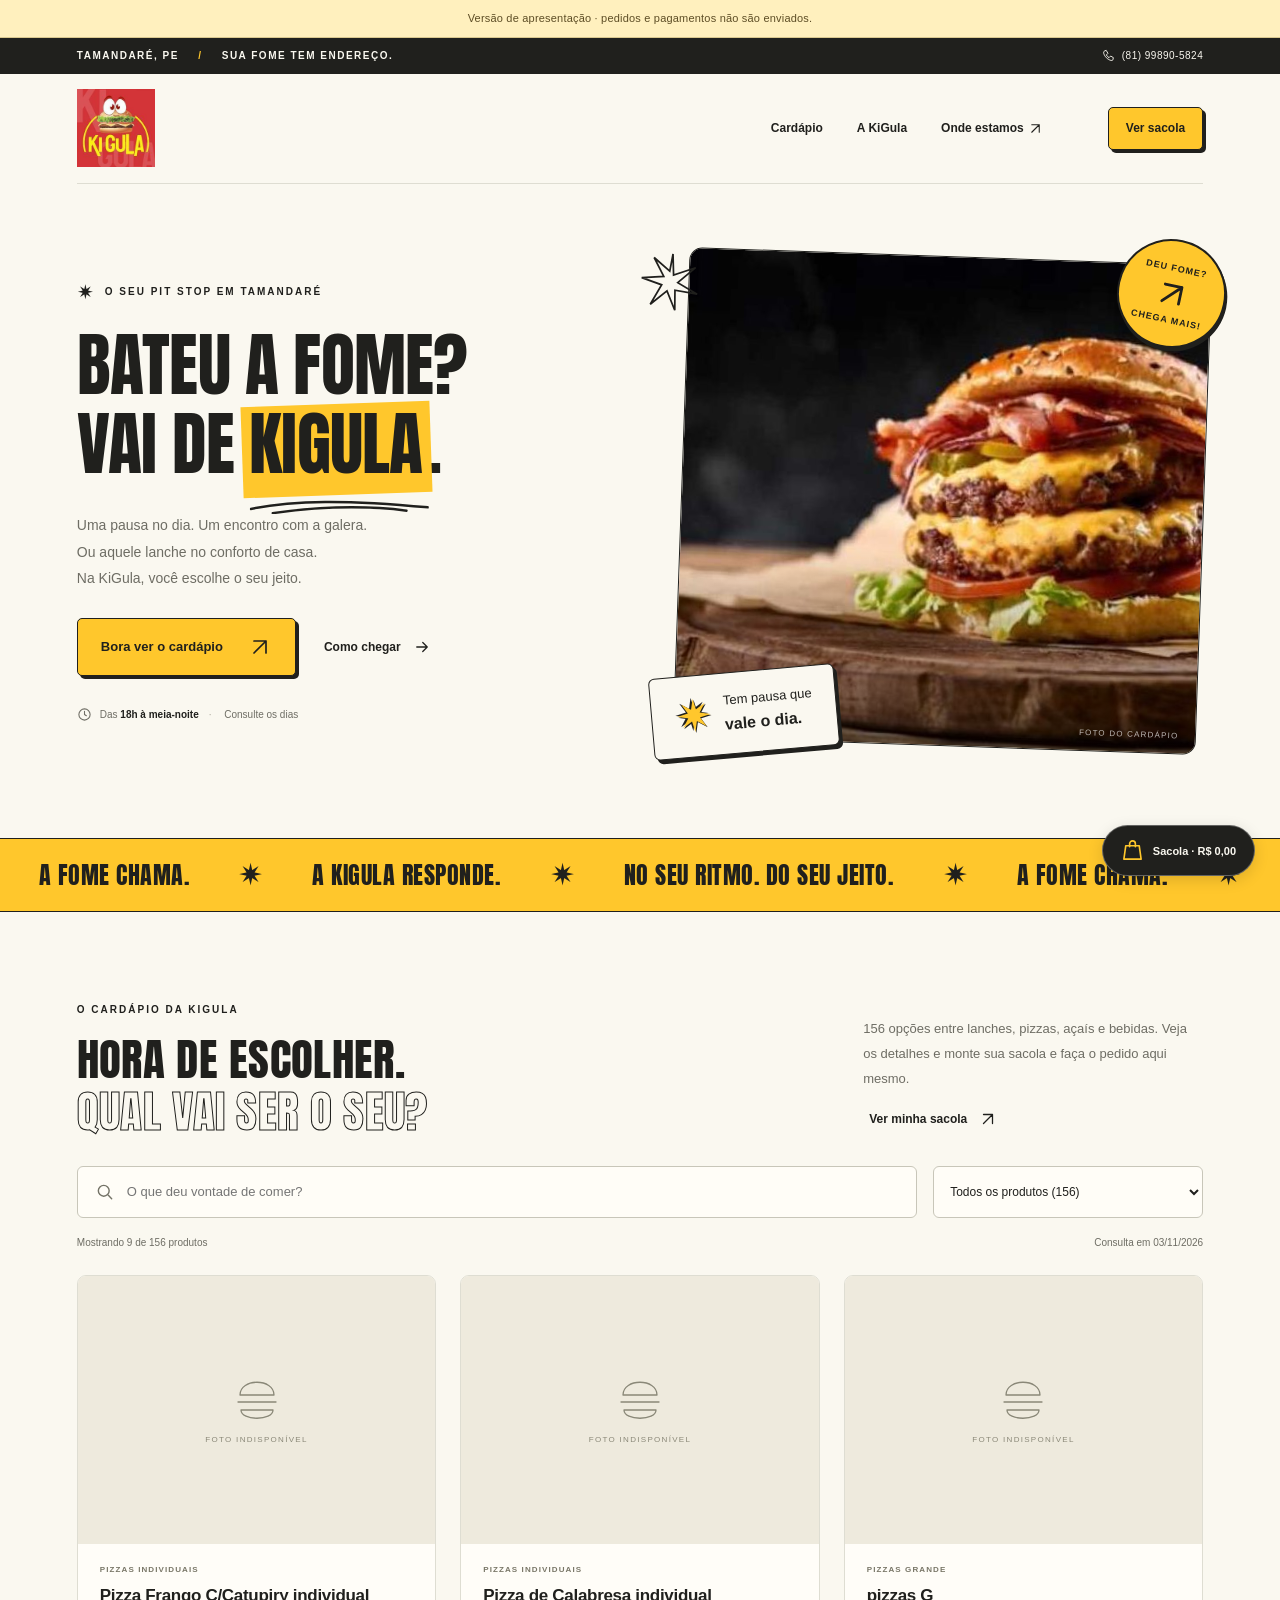
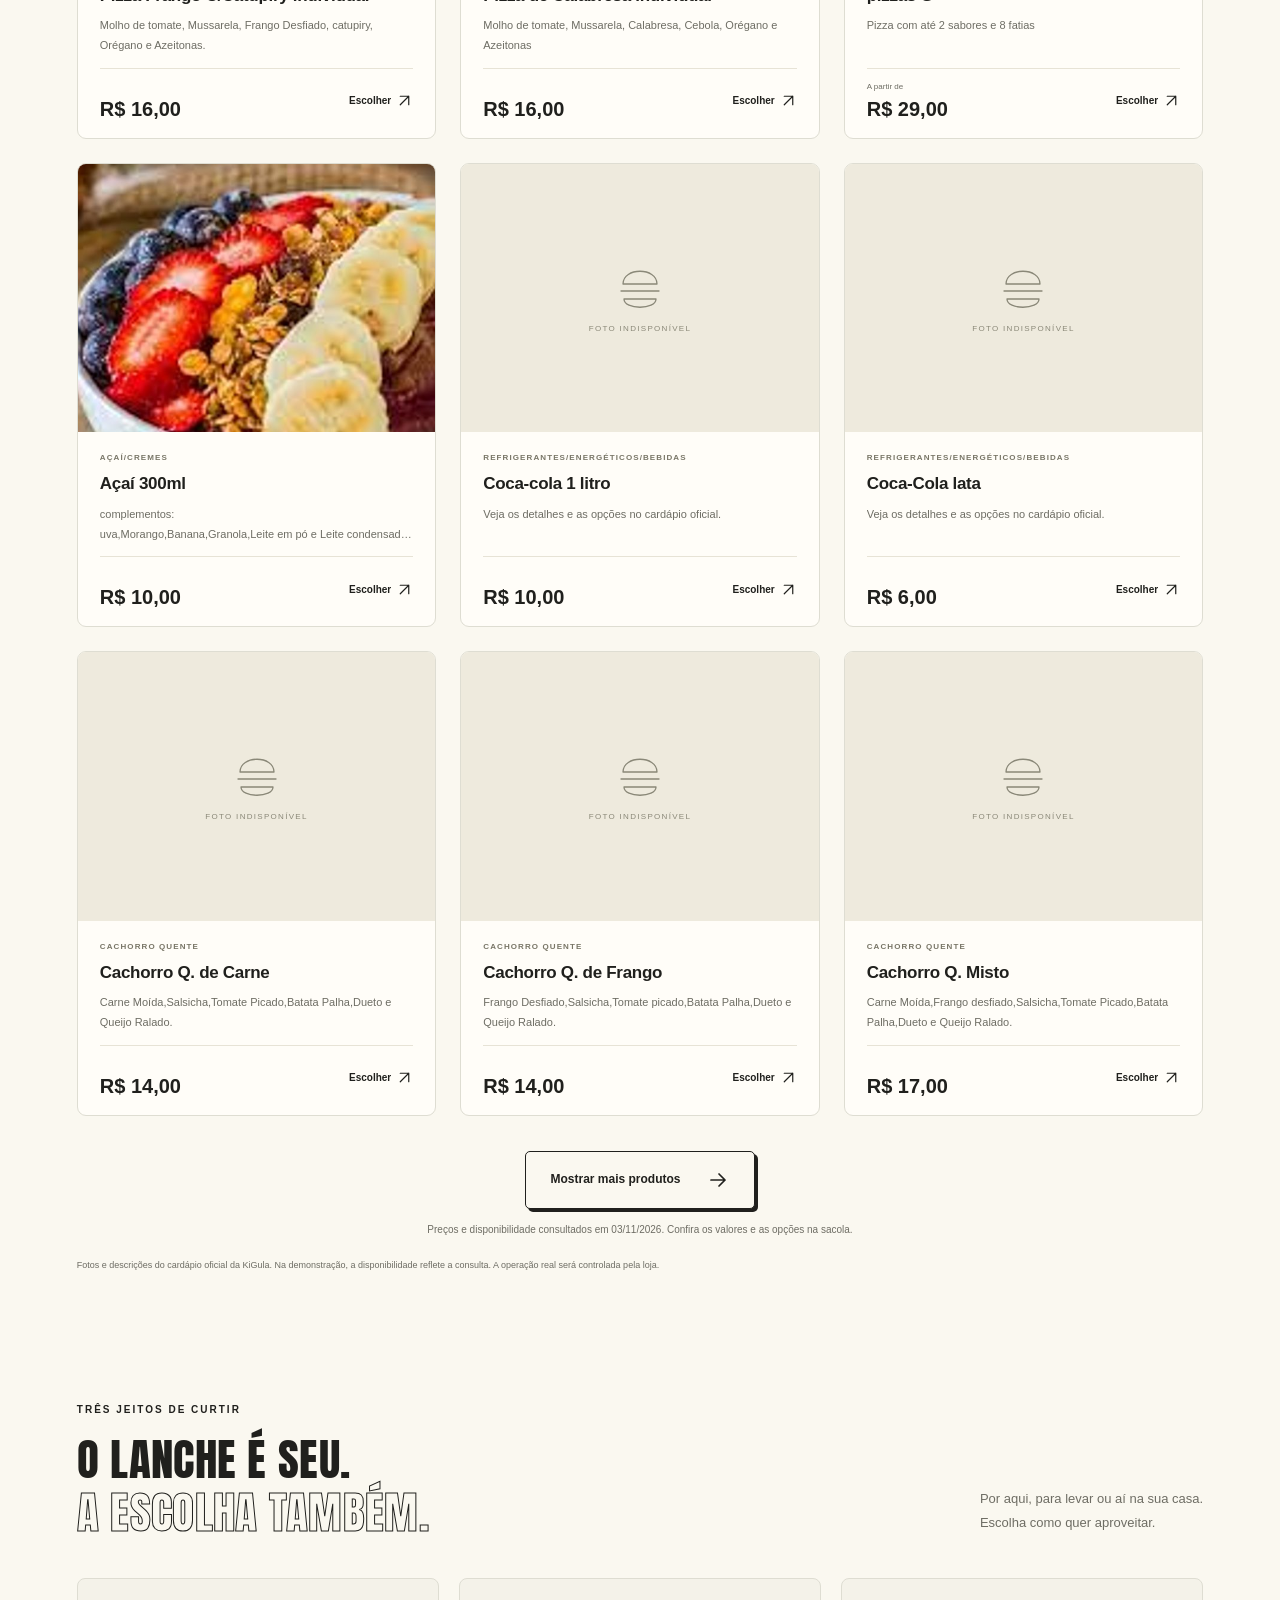
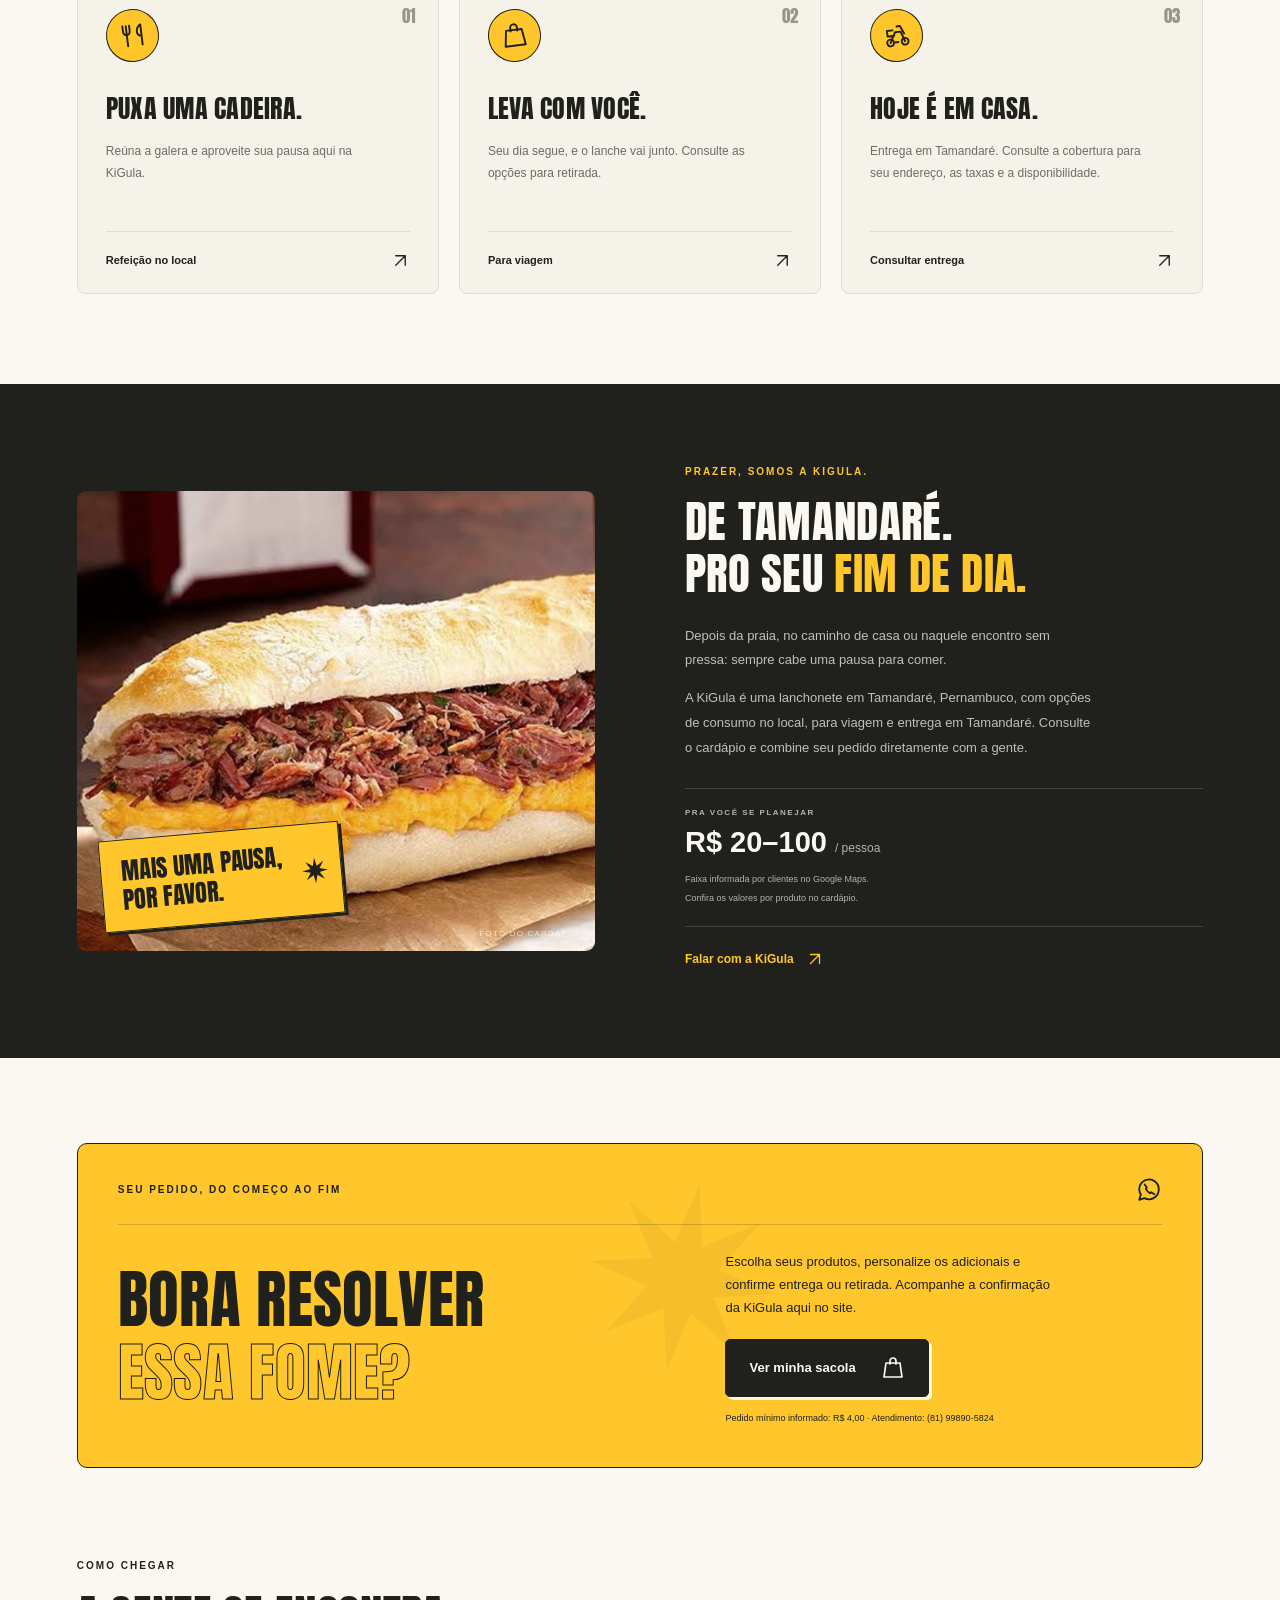
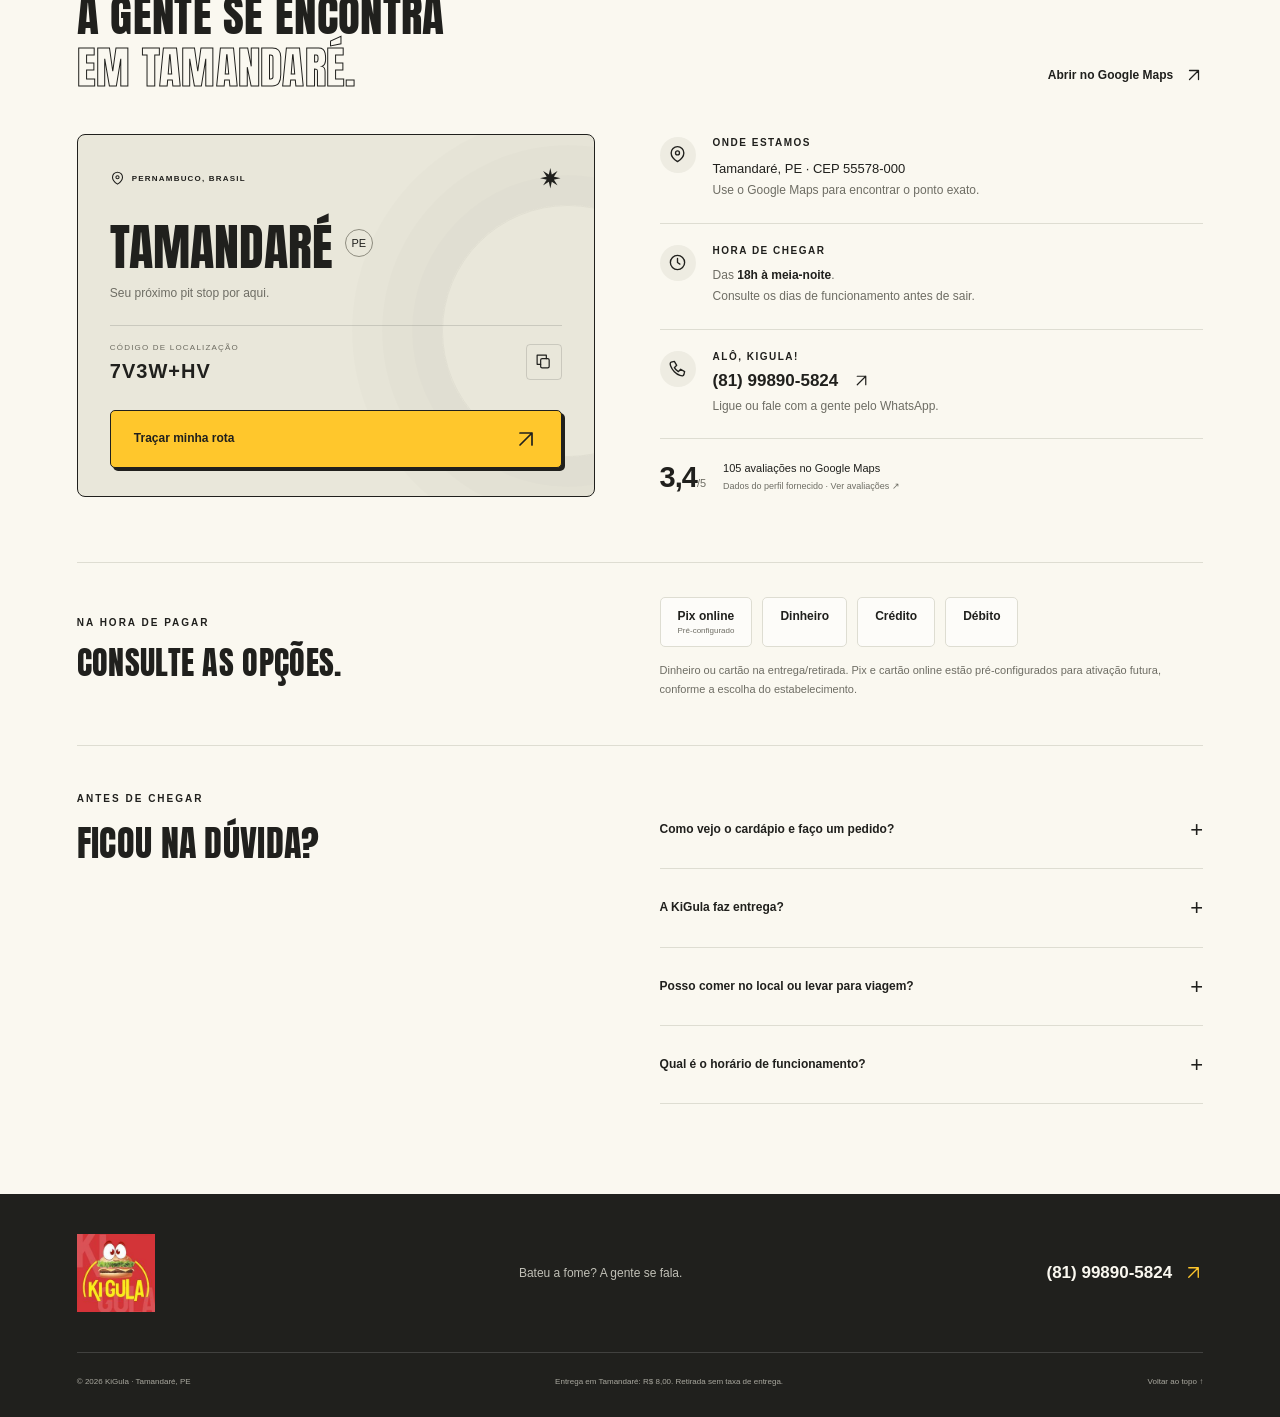
==== commit 95ab85e9: "Add KiGula own-site cart and checkout preview Delivery R$8; pickup without delivery fee. No real ord" ====
--- a/index.html
+++ b/index.html
@@ -3,7 +3,7 @@
 <head>
   <meta charset="utf-8">
   <meta name="viewport" content="width=device-width, initial-scale=1">
-  <meta name="description" content="Conheça a Lanchonete KiGula em Tamandaré, PE. Refeição no local, para viagem e entrega. Acesse o cardápio oficial na Anota.ai. Das 18h à meia-noite; entrega em Tamandaré.">
+  <meta name="description" content="Conheça a Lanchonete KiGula em Tamandaré, PE. Refeição no local, para viagem e entrega. Monte sua sacola e faça seu pedido neste site. Das 18h à meia-noite; entrega em Tamandaré.">
   <meta name="theme-color" content="#ffc72c">
   <meta property="og:title" content="KiGula — Bateu a fome? Vai de KiGula.">
   <meta property="og:description" content="Seu próximo pit stop em Tamandaré. No local, para viagem ou entrega. Fale com a KiGula e consulte o cardápio.">
@@ -13,8 +13,10 @@
   <link rel="apple-touch-icon" href="assets/logo-kigula.jpg">
   <link rel="preload" href="assets/anton-latin.ttf" as="font" type="font/ttf" crossorigin>
   <link rel="stylesheet" href="style.css">
+  <script src="config.js"></script>
   <script src="script.js" defer></script>
-<script type="application/ld+json">{"@context": "https://schema.org", "@type": "FastFoodRestaurant", "name": "Lanchonete KiGula", "telephone": "+5581998905824", "address": {"@type": "PostalAddress", "addressLocality": "Tamandaré", "addressRegion": "PE", "postalCode": "55578-000", "addressCountry": "BR"}, "hasMenu": "https://pedido.anota.ai/loja/ki-gula?referer=gbp_anota", "paymentAccepted": "Dinheiro, Cartões"}</script>
+  <script type="module" src="orders.js"></script>
+<script type="application/ld+json">{"@context": "https://schema.org", "@type": "FastFoodRestaurant", "name": "Lanchonete KiGula", "telephone": "+5581998905824", "address": {"@type": "PostalAddress", "addressLocality": "Tamandaré", "addressRegion": "PE", "postalCode": "55578-000", "addressCountry": "BR"}, "hasMenu": "#cardapio", "paymentAccepted": "Dinheiro, Cartões"}</script>
 </head>
 <body>
   <svg xmlns="http://www.w3.org/2000/svg" class="icon-defs" aria-hidden="true"><defs>
@@ -30,11 +32,11 @@
     <symbol id="copy" viewBox="0 0 24 24"><rect x="8" y="8" width="12" height="13" rx="2"/><path d="M16 8V3H3v13h5"/></symbol>
   </defs></svg>
   <a class="skip-link" href="#conteudo">Pular para o conteúdo</a>
-  <div class="topbar"><p>TAMANDARÉ, PE <span class="topbar-divider">/</span> SUA FOME TEM ENDEREÇO.</p><a href="tel:+5581998905824"><svg class="icon"><use href="#phone"/></svg> (81) 99890-5824</a></div>
+  <div class="preview-banner" role="note">Versão de apresentação · pedidos e pagamentos não são enviados.</div><div class="topbar"><p>TAMANDARÉ, PE <span class="topbar-divider">/</span> SUA FOME TEM ENDEREÇO.</p><a href="tel:+5581998905824"><svg class="icon"><use href="#phone"/></svg> (81) 99890-5824</a></div>
   <header class="header">
     <a class="brand" href="#inicio" aria-label="KiGula — início"><img class="brand-logo" src="assets/logo-kigula.jpg" width="200" height="200" alt="KiGula — Lanchonete"></a>
     <nav class="nav" id="main-nav" aria-label="Navegação principal"><a href="#cardapio">Cardápio</a><a href="#sobre">A KiGula</a><a href="#localizacao">Onde estamos <svg class="icon"><use href="#arrow-up"/></svg></a></nav>
-    <a class="button button-small header-order" href="#cardapio">Ver cardápio <svg class="icon"><use href="#arrow-up"/></svg></a>
+    <button class="button button-small header-order" data-cart-open>Ver sacola <span data-cart-count hidden>0</span></button>
     <button class="nav-toggle" aria-expanded="false" aria-controls="main-nav" aria-label="Abrir menu"><span></span><span></span></button>
   </header>
   <main id="conteudo">
@@ -45,694 +47,694 @@
     <div class="ticker" aria-hidden="true"><div><span>A FOME CHAMA.</span><b>✷</b><span>A KIGULA RESPONDE.</span><b>✷</b><span>NO SEU RITMO. DO SEU JEITO.</span><b>✷</b><span>A FOME CHAMA.</span><b>✷</b></div></div>
 <!-- CATALOG:START -->
     <section class="catalog section wrap" id="cardapio" aria-labelledby="catalog-title">
-      <div class="section-heading"><div><div class="eyebrow">O CARDÁPIO DA KIGULA</div><h2 id="catalog-title">HORA DE ESCOLHER.<br><span class="text-outline">QUAL VAI SER O SEU?</span></h2></div><div><p>156 opções entre lanches, pizzas, açaís e bebidas. Veja os detalhes e finalize seu pedido na Anota.ai.</p><a class="text-link" href="https://pedido.anota.ai/loja/ki-gula?referer=gbp_anota" target="_blank" rel="noopener noreferrer">Ir direto para o pedido <svg class="icon" aria-hidden="true"><use href="#arrow-up"/></svg></a></div></div>
+      <div class="section-heading"><div><div class="eyebrow">O CARDÁPIO DA KIGULA</div><h2 id="catalog-title">HORA DE ESCOLHER.<br><span class="text-outline">QUAL VAI SER O SEU?</span></h2></div><div><p>156 opções entre lanches, pizzas, açaís e bebidas. Veja os detalhes e monte sua sacola e faça o pedido aqui mesmo.</p><button class="text-link" data-cart-open>Ver minha sacola <svg class="icon" aria-hidden="true"><use href="#arrow-up"/></svg></button></div></div>
       <div class="catalog-tools"><label class="catalog-search" for="menu-search"><svg class="icon" viewBox="0 0 24 24" aria-hidden="true"><circle cx="10.5" cy="10.5" r="6.5"/><path d="m16 16 4 4"/></svg><span class="sr-only">Buscar produtos</span><input type="search" id="menu-search" placeholder="O que deu vontade de comer?" autocomplete="off"></label><label class="catalog-category mobile-visible" for="menu-category"><span class="sr-only">Filtrar por categoria</span><select id="menu-category"><option value="all">Todos os produtos (156)</option><option value="featured">Destaques da loja (6)</option><option value="634abaedee85b300191a7d99">Cachorro Quente (6)</option><option value="634d6dcae4a0f6001d2f24d1">Combo Duplos (4)</option><option value="634d70914ada98001d1a7ba3">Combo Kids (2)</option><option value="634d72c0e4a0f6001d2f3d82">Sanduíches (26)</option><option value="63514a2360992a001d53302c">Hambuguer Artesanal (5)</option><option value="63514d7a60992a001d534cd2">Batata Frita (6)</option><option value="635150d463fb2e001c0dbe10">Milk-Shake (3)</option><option value="63515e8763fb2e001c0e33ae">Açaí/Cremes (27)</option><option value="63516a3260992a001d540a34">Sucos (30)</option><option value="6356fe9b4c8c67001c84b7c0">Refrigerantes/Energéticos/Bebidas (24)</option><option value="6359aae0bbb14f00277fe384">Salgados (4)</option><option value="635c30d2c40d62001c89b8ac">sobremesas (5)</option><option value="639f35343d2c22001cdd70e8">Pizzas Doces (5)</option><option value="639f36543d2c22001cdd7662">Pizzas Individuais (3)</option><option value="652ae9fca28fc3001ca0de63">pizzas individual doce (5)</option><option value="66e84f3c03b010001db871c2">Pizzas grande (1)</option></select></label></div>
       <div class="catalog-meta"><p id="catalog-count" role="status" aria-live="polite">156 produtos no cardápio</p><span class="catalog-last-updated">Consulta em 03/11/2026</span></div>
-      <noscript><p class="catalog-noscript">Todos os produtos estão listados abaixo. Para escolher adicionais e fazer seu pedido, acesse o <a href="https://pedido.anota.ai/loja/ki-gula?referer=gbp_anota">cardápio oficial</a>.</p></noscript>
+      <noscript><p class="catalog-noscript">Todos os produtos estão listados abaixo. Para personalizar a sacola e conferir o total, ative o JavaScript no navegador.</p></noscript>
       <div class="catalog-grid"><article class="product-card" data-product-id="639f38093d2c22001cdd7ccf" data-category-id="639f36543d2c22001cdd7662">
       <div class="product-photo"><div class="photo-placeholder"><svg viewBox="0 0 48 44" aria-hidden="true"><path d="M7 18C7 1 41 1 41 18ZM5 25h38M8 33h32c0 11-32 11-32 0Z"/></svg><span>FOTO DO CARDÁPIO</span></div><img src="https://anotaai.s3.us-west-2.amazonaws.com/produtos/Pizza%20Frango%20C/Catupiry1671456374124blob.webp" alt="Pizza Frango C/Catupiry individual — foto do cardápio da KiGula" width="600" height="600" loading="lazy" decoding="async"></div>
-      <div class="product-copy"><p class="product-category">Pizzas Individuais</p><h3>Pizza Frango C/Catupiry individual</h3><p class="product-description">Molho de tomate, Mussarela, Frango Desfiado, catupiry, Orégano e Azeitonas.</p><div class="product-footer"><span class="product-price">R$ 16,00</span><button class="product-detail-button" data-product-open="639f38093d2c22001cdd7ccf" aria-label="Ver detalhes de Pizza Frango C/Catupiry individual">Detalhes <svg class="icon" aria-hidden="true"><use href="#arrow-up"/></svg></button></div></div>
+      <div class="product-copy"><p class="product-category">Pizzas Individuais</p><h3>Pizza Frango C/Catupiry individual</h3><p class="product-description">Molho de tomate, Mussarela, Frango Desfiado, catupiry, Orégano e Azeitonas.</p><div class="product-footer"><span class="product-price">R$ 16,00</span><button class="product-detail-button" data-product-open="639f38093d2c22001cdd7ccf" aria-label="Ver detalhes de Pizza Frango C/Catupiry individual">Escolher <svg class="icon" aria-hidden="true"><use href="#arrow-up"/></svg></button></div></div>
     </article>
 <article class="product-card" data-product-id="639f37851cbec0001c458fee" data-category-id="639f36543d2c22001cdd7662">
       <div class="product-photo"><div class="photo-placeholder"><svg viewBox="0 0 48 44" aria-hidden="true"><path d="M7 18C7 1 41 1 41 18ZM5 25h38M8 33h32c0 11-32 11-32 0Z"/></svg><span>FOTO DO CARDÁPIO</span></div><img src="https://anotaai.s3.us-west-2.amazonaws.com/produtos/Pizza%20de%20Calabresa1671456200846blob.webp" alt="Pizza de Calabresa individual — foto do cardápio da KiGula" width="600" height="600" loading="lazy" decoding="async"></div>
-      <div class="product-copy"><p class="product-category">Pizzas Individuais</p><h3>Pizza de Calabresa individual</h3><p class="product-description">Molho de tomate, Mussarela, Calabresa, Cebola, Orégano e Azeitonas</p><div class="product-footer"><span class="product-price">R$ 16,00</span><button class="product-detail-button" data-product-open="639f37851cbec0001c458fee" aria-label="Ver detalhes de Pizza de Calabresa individual">Detalhes <svg class="icon" aria-hidden="true"><use href="#arrow-up"/></svg></button></div></div>
+      <div class="product-copy"><p class="product-category">Pizzas Individuais</p><h3>Pizza de Calabresa individual</h3><p class="product-description">Molho de tomate, Mussarela, Calabresa, Cebola, Orégano e Azeitonas</p><div class="product-footer"><span class="product-price">R$ 16,00</span><button class="product-detail-button" data-product-open="639f37851cbec0001c458fee" aria-label="Ver detalhes de Pizza de Calabresa individual">Escolher <svg class="icon" aria-hidden="true"><use href="#arrow-up"/></svg></button></div></div>
     </article>
 <article class="product-card" data-product-id="66e84f68da3267001c986dd8" data-category-id="66e84f3c03b010001db871c2">
       <div class="product-photo"><div class="photo-placeholder"><svg viewBox="0 0 48 44" aria-hidden="true"><path d="M7 18C7 1 41 1 41 18ZM5 25h38M8 33h32c0 11-32 11-32 0Z"/></svg><span>FOTO DO CARDÁPIO</span></div><img src="https://anotaai.s3.us-west-2.amazonaws.com/pizzas/2pizza.webp" alt="pizzas G — foto do cardápio da KiGula" width="600" height="600" loading="lazy" decoding="async"></div>
-      <div class="product-copy"><p class="product-category">Pizzas grande</p><h3>pizzas G</h3><p class="product-description">Pizza com até 2 sabores e 8 fatias</p><div class="product-footer"><span class="product-price"><small>A partir de</small>R$ 29,00</span><button class="product-detail-button" data-product-open="66e84f68da3267001c986dd8" aria-label="Ver detalhes de pizzas G">Detalhes <svg class="icon" aria-hidden="true"><use href="#arrow-up"/></svg></button></div></div>
+      <div class="product-copy"><p class="product-category">Pizzas grande</p><h3>pizzas G</h3><p class="product-description">Pizza com até 2 sabores e 8 fatias</p><div class="product-footer"><span class="product-price"><small>A partir de</small>R$ 29,00</span><button class="product-detail-button" data-product-open="66e84f68da3267001c986dd8" aria-label="Ver detalhes de pizzas G">Escolher <svg class="icon" aria-hidden="true"><use href="#arrow-up"/></svg></button></div></div>
     </article>
 <article class="product-card" data-product-id="6351602063fb2e001c0e48cd" data-category-id="63515e8763fb2e001c0e33ae">
       <div class="product-photo"><div class="photo-placeholder"><svg viewBox="0 0 48 44" aria-hidden="true"><path d="M7 18C7 1 41 1 41 18ZM5 25h38M8 33h32c0 11-32 11-32 0Z"/></svg><span>FOTO DO CARDÁPIO</span></div><img src="assets/products/6351602063fb2e001c0e48cd-large.jpg" alt="Açaí 300ml — foto do cardápio da KiGula" width="600" height="600" loading="lazy" decoding="async"></div>
       <div class="product-copy"><p class="product-category">Açaí/Cremes</p><h3>Açaí 300ml</h3><p class="product-description">complementos:
 uva,Morango,Banana,Granola,Leite em pó e Leite condensado.
 
-Obs: Só pode um adicional de creme.</p><div class="product-footer"><span class="product-price">R$ 10,00</span><button class="product-detail-button" data-product-open="6351602063fb2e001c0e48cd" aria-label="Ver detalhes de Açaí 300ml">Detalhes <svg class="icon" aria-hidden="true"><use href="#arrow-up"/></svg></button></div></div>
+Obs: Só pode um adicional de creme.</p><div class="product-footer"><span class="product-price">R$ 10,00</span><button class="product-detail-button" data-product-open="6351602063fb2e001c0e48cd" aria-label="Ver detalhes de Açaí 300ml">Escolher <svg class="icon" aria-hidden="true"><use href="#arrow-up"/></svg></button></div></div>
     </article>
 <article class="product-card" data-product-id="635709f591c083001c95fe26" data-category-id="6356fe9b4c8c67001c84b7c0">
       <div class="product-photo"><div class="photo-placeholder"><svg viewBox="0 0 48 44" aria-hidden="true"><path d="M7 18C7 1 41 1 41 18ZM5 25h38M8 33h32c0 11-32 11-32 0Z"/></svg><span>FOTO DO CARDÁPIO</span></div><img src="https://anotaai.s3.us-west-2.amazonaws.com/produtos/Coca-cola%201%20litro1666700137467blob.webp" alt="Coca-cola 1 litro — foto do cardápio da KiGula" width="600" height="600" loading="lazy" decoding="async"></div>
-      <div class="product-copy"><p class="product-category">Refrigerantes/Energéticos/Bebidas</p><h3>Coca-cola 1 litro</h3><p class="product-description">Veja os detalhes e as opções no cardápio oficial.</p><div class="product-footer"><span class="product-price">R$ 10,00</span><button class="product-detail-button" data-product-open="635709f591c083001c95fe26" aria-label="Ver detalhes de Coca-cola 1 litro">Detalhes <svg class="icon" aria-hidden="true"><use href="#arrow-up"/></svg></button></div></div>
+      <div class="product-copy"><p class="product-category">Refrigerantes/Energéticos/Bebidas</p><h3>Coca-cola 1 litro</h3><p class="product-description">Veja os detalhes e as opções no cardápio oficial.</p><div class="product-footer"><span class="product-price">R$ 10,00</span><button class="product-detail-button" data-product-open="635709f591c083001c95fe26" aria-label="Ver detalhes de Coca-cola 1 litro">Escolher <svg class="icon" aria-hidden="true"><use href="#arrow-up"/></svg></button></div></div>
     </article>
 <article class="product-card" data-product-id="635700df91c083001c956b55" data-category-id="6356fe9b4c8c67001c84b7c0">
       <div class="product-photo"><div class="photo-placeholder"><svg viewBox="0 0 48 44" aria-hidden="true"><path d="M7 18C7 1 41 1 41 18ZM5 25h38M8 33h32c0 11-32 11-32 0Z"/></svg><span>FOTO DO CARDÁPIO</span></div><img src="https://anotaai.s3.us-west-2.amazonaws.com/produtos/Coca-Cola%20lata1666700007416blob.webp" alt="Coca-Cola lata — foto do cardápio da KiGula" width="600" height="600" loading="lazy" decoding="async"></div>
-      <div class="product-copy"><p class="product-category">Refrigerantes/Energéticos/Bebidas</p><h3>Coca-Cola lata</h3><p class="product-description">Veja os detalhes e as opções no cardápio oficial.</p><div class="product-footer"><span class="product-price">R$ 6,00</span><button class="product-detail-button" data-product-open="635700df91c083001c956b55" aria-label="Ver detalhes de Coca-Cola lata">Detalhes <svg class="icon" aria-hidden="true"><use href="#arrow-up"/></svg></button></div></div>
+      <div class="product-copy"><p class="product-category">Refrigerantes/Energéticos/Bebidas</p><h3>Coca-Cola lata</h3><p class="product-description">Veja os detalhes e as opções no cardápio oficial.</p><div class="product-footer"><span class="product-price">R$ 6,00</span><button class="product-detail-button" data-product-open="635700df91c083001c956b55" aria-label="Ver detalhes de Coca-Cola lata">Escolher <svg class="icon" aria-hidden="true"><use href="#arrow-up"/></svg></button></div></div>
     </article>
 <article class="product-card" data-product-id="634d672fe4a0f6001d2f06d5" data-category-id="634abaedee85b300191a7d99">
       <div class="product-photo"><div class="photo-placeholder"><svg viewBox="0 0 48 44" aria-hidden="true"><path d="M7 18C7 1 41 1 41 18ZM5 25h38M8 33h32c0 11-32 11-32 0Z"/></svg><span>FOTO DO CARDÁPIO</span></div><img src="https://anotaai.s3.us-west-2.amazonaws.com/produtos/Cachorro%20Q.%20de%20%20Carne1666714207953blob.webp" alt="Cachorro Q. de Carne — foto do cardápio da KiGula" width="600" height="600" loading="lazy" decoding="async"></div>
-      <div class="product-copy"><p class="product-category">Cachorro Quente</p><h3>Cachorro Q. de Carne</h3><p class="product-description">Carne Moída,Salsicha,Tomate Picado,Batata Palha,Dueto e Queijo Ralado.</p><div class="product-footer"><span class="product-price">R$ 14,00</span><button class="product-detail-button" data-product-open="634d672fe4a0f6001d2f06d5" aria-label="Ver detalhes de Cachorro Q. de Carne">Detalhes <svg class="icon" aria-hidden="true"><use href="#arrow-up"/></svg></button></div></div>
+      <div class="product-copy"><p class="product-category">Cachorro Quente</p><h3>Cachorro Q. de Carne</h3><p class="product-description">Carne Moída,Salsicha,Tomate Picado,Batata Palha,Dueto e Queijo Ralado.</p><div class="product-footer"><span class="product-price">R$ 14,00</span><button class="product-detail-button" data-product-open="634d672fe4a0f6001d2f06d5" aria-label="Ver detalhes de Cachorro Q. de Carne">Escolher <svg class="icon" aria-hidden="true"><use href="#arrow-up"/></svg></button></div></div>
     </article>
 <article class="product-card" data-product-id="634d67b74ada98001d1a4fbd" data-category-id="634abaedee85b300191a7d99">
       <div class="product-photo"><div class="photo-placeholder"><svg viewBox="0 0 48 44" aria-hidden="true"><path d="M7 18C7 1 41 1 41 18ZM5 25h38M8 33h32c0 11-32 11-32 0Z"/></svg><span>FOTO DO CARDÁPIO</span></div><img src="https://anotaai.s3.us-west-2.amazonaws.com/produtos/Cachorro%20Q.%20de%20Frango1666714233486blob.webp" alt="Cachorro Q. de Frango — foto do cardápio da KiGula" width="600" height="600" loading="lazy" decoding="async"></div>
-      <div class="product-copy"><p class="product-category">Cachorro Quente</p><h3>Cachorro Q. de Frango</h3><p class="product-description">Frango Desfiado,Salsicha,Tomate picado,Batata Palha,Dueto e Queijo Ralado.</p><div class="product-footer"><span class="product-price">R$ 14,00</span><button class="product-detail-button" data-product-open="634d67b74ada98001d1a4fbd" aria-label="Ver detalhes de Cachorro Q. de Frango">Detalhes <svg class="icon" aria-hidden="true"><use href="#arrow-up"/></svg></button></div></div>
+      <div class="product-copy"><p class="product-category">Cachorro Quente</p><h3>Cachorro Q. de Frango</h3><p class="product-description">Frango Desfiado,Salsicha,Tomate picado,Batata Palha,Dueto e Queijo Ralado.</p><div class="product-footer"><span class="product-price">R$ 14,00</span><button class="product-detail-button" data-product-open="634d67b74ada98001d1a4fbd" aria-label="Ver detalhes de Cachorro Q. de Frango">Escolher <svg class="icon" aria-hidden="true"><use href="#arrow-up"/></svg></button></div></div>
     </article>
 <article class="product-card" data-product-id="634d689fe4a0f6001d2f0e6b" data-category-id="634abaedee85b300191a7d99">
       <div class="product-photo"><div class="photo-placeholder"><svg viewBox="0 0 48 44" aria-hidden="true"><path d="M7 18C7 1 41 1 41 18ZM5 25h38M8 33h32c0 11-32 11-32 0Z"/></svg><span>FOTO DO CARDÁPIO</span></div><img src="https://anotaai.s3.us-west-2.amazonaws.com/produtos/Cachorro%20Q.%20Misto1666714340717blob.webp" alt="Cachorro Q. Misto — foto do cardápio da KiGula" width="600" height="600" loading="lazy" decoding="async"></div>
-      <div class="product-copy"><p class="product-category">Cachorro Quente</p><h3>Cachorro Q. Misto</h3><p class="product-description">Carne Moída,Frango desfiado,Salsicha,Tomate Picado,Batata Palha,Dueto e Queijo Ralado.</p><div class="product-footer"><span class="product-price">R$ 17,00</span><button class="product-detail-button" data-product-open="634d689fe4a0f6001d2f0e6b" aria-label="Ver detalhes de Cachorro Q. Misto">Detalhes <svg class="icon" aria-hidden="true"><use href="#arrow-up"/></svg></button></div></div>
+      <div class="product-copy"><p class="product-category">Cachorro Quente</p><h3>Cachorro Q. Misto</h3><p class="product-description">Carne Moída,Frango desfiado,Salsicha,Tomate Picado,Batata Palha,Dueto e Queijo Ralado.</p><div class="product-footer"><span class="product-price">R$ 17,00</span><button class="product-detail-button" data-product-open="634d689fe4a0f6001d2f0e6b" aria-label="Ver detalhes de Cachorro Q. Misto">Escolher <svg class="icon" aria-hidden="true"><use href="#arrow-up"/></svg></button></div></div>
     </article>
 <article class="product-card" data-product-id="634d69234ada98001d1a587d" data-category-id="634abaedee85b300191a7d99">
       <div class="product-photo"><div class="photo-placeholder"><svg viewBox="0 0 48 44" aria-hidden="true"><path d="M7 18C7 1 41 1 41 18ZM5 25h38M8 33h32c0 11-32 11-32 0Z"/></svg><span>FOTO DO CARDÁPIO</span></div><img src="https://anotaai.s3.us-west-2.amazonaws.com/produtos/cachorro%20Q.%20de%20Carne%20de%20Sol1666714429204blob.webp" alt="cachorro Q. de Carne de Sol — foto do cardápio da KiGula" width="600" height="600" loading="lazy" decoding="async"></div>
-      <div class="product-copy"><p class="product-category">Cachorro Quente</p><h3>cachorro Q. de Carne de Sol</h3><p class="product-description">Carne de Sol Desfiada,Salsicha,Tomate Picado,Batata palha,Queijo Ralado eDueto.</p><div class="product-footer"><span class="product-price">R$ 22,00</span><button class="product-detail-button" data-product-open="634d69234ada98001d1a587d" aria-label="Ver detalhes de cachorro Q. de Carne de Sol">Detalhes <svg class="icon" aria-hidden="true"><use href="#arrow-up"/></svg></button></div></div>
+      <div class="product-copy"><p class="product-category">Cachorro Quente</p><h3>cachorro Q. de Carne de Sol</h3><p class="product-description">Carne de Sol Desfiada,Salsicha,Tomate Picado,Batata palha,Queijo Ralado eDueto.</p><div class="product-footer"><span class="product-price">R$ 22,00</span><button class="product-detail-button" data-product-open="634d69234ada98001d1a587d" aria-label="Ver detalhes de cachorro Q. de Carne de Sol">Escolher <svg class="icon" aria-hidden="true"><use href="#arrow-up"/></svg></button></div></div>
     </article>
 <article class="product-card" data-product-id="652af3d5000de4001cfea759" data-category-id="634abaedee85b300191a7d99">
       <div class="product-photo"><div class="photo-placeholder"><svg viewBox="0 0 48 44" aria-hidden="true"><path d="M7 18C7 1 41 1 41 18ZM5 25h38M8 33h32c0 11-32 11-32 0Z"/></svg><span>FOTO DO CARDÁPIO</span></div><img src="assets/products/652af3d5000de4001cfea759-large.jpg" alt="Cachorro Q. de charque — foto do cardápio da KiGula" width="600" height="600" loading="lazy" decoding="async"></div>
-      <div class="product-copy"><p class="product-category">Cachorro Quente</p><h3>Cachorro Q. de charque</h3><p class="product-description">CHARQUE DESFIADO, SALSICHA, TOMATE PICADO, BATATA PALHA, DUETO, QUEIJO RALADO E OVO DE CODORNA</p><div class="product-footer"><span class="product-price">R$ 22,00</span><button class="product-detail-button" data-product-open="652af3d5000de4001cfea759" aria-label="Ver detalhes de Cachorro Q. de charque">Detalhes <svg class="icon" aria-hidden="true"><use href="#arrow-up"/></svg></button></div></div>
+      <div class="product-copy"><p class="product-category">Cachorro Quente</p><h3>Cachorro Q. de charque</h3><p class="product-description">CHARQUE DESFIADO, SALSICHA, TOMATE PICADO, BATATA PALHA, DUETO, QUEIJO RALADO E OVO DE CODORNA</p><div class="product-footer"><span class="product-price">R$ 22,00</span><button class="product-detail-button" data-product-open="652af3d5000de4001cfea759" aria-label="Ver detalhes de Cachorro Q. de charque">Escolher <svg class="icon" aria-hidden="true"><use href="#arrow-up"/></svg></button></div></div>
     </article>
 <article class="product-card" data-product-id="634d69b84ada98001d1a5b6e" data-category-id="634abaedee85b300191a7d99">
       <div class="product-photo"><div class="photo-placeholder"><svg viewBox="0 0 48 44" aria-hidden="true"><path d="M7 18C7 1 41 1 41 18ZM5 25h38M8 33h32c0 11-32 11-32 0Z"/></svg><span>FOTO DO CARDÁPIO</span></div><img src="https://anotaai.s3.us-west-2.amazonaws.com/produtos/Cachorro%20Q.%20Nordestino1666712412199blob.webp" alt="Cachorro Q. Nordestino — foto do cardápio da KiGula" width="600" height="600" loading="lazy" decoding="async"></div>
-      <div class="product-copy"><p class="product-category">Cachorro Quente</p><h3>Cachorro Q. Nordestino</h3><p class="product-description">Carne de Sol Desfiada,Salsicha,Queijo Coalho,Cheddar,Tomate Picado,Batata palha,Queijo Ralado e Dueto.</p><div class="product-footer"><span class="product-price">R$ 22,00</span><button class="product-detail-button" data-product-open="634d69b84ada98001d1a5b6e" aria-label="Ver detalhes de Cachorro Q. Nordestino">Detalhes <svg class="icon" aria-hidden="true"><use href="#arrow-up"/></svg></button></div></div>
+      <div class="product-copy"><p class="product-category">Cachorro Quente</p><h3>Cachorro Q. Nordestino</h3><p class="product-description">Carne de Sol Desfiada,Salsicha,Queijo Coalho,Cheddar,Tomate Picado,Batata palha,Queijo Ralado e Dueto.</p><div class="product-footer"><span class="product-price">R$ 22,00</span><button class="product-detail-button" data-product-open="634d69b84ada98001d1a5b6e" aria-label="Ver detalhes de Cachorro Q. Nordestino">Escolher <svg class="icon" aria-hidden="true"><use href="#arrow-up"/></svg></button></div></div>
     </article>
 <article class="product-card" data-product-id="634d6e2be4a0f6001d2f25f5" data-category-id="634d6dcae4a0f6001d2f24d1">
       <div class="product-photo"><div class="photo-placeholder"><svg viewBox="0 0 48 44" aria-hidden="true"><path d="M7 18C7 1 41 1 41 18ZM5 25h38M8 33h32c0 11-32 11-32 0Z"/></svg><span>FOTO DO CARDÁPIO</span></div><img src="assets/products/634d6e2be4a0f6001d2f25f5-large.jpg" alt="Combo de X-frango — foto do cardápio da KiGula" width="600" height="600" loading="lazy" decoding="async"></div>
-      <div class="product-copy"><p class="product-category">Combo Duplos</p><h3>Combo de X-frango</h3><p class="product-description">02 X-Frango + Batata + 02 refri 200ml.</p><p class="product-availability">Esgotado na consulta · confira no pedido</p><div class="product-footer"><span class="product-price">R$ 34,00</span><button class="product-detail-button" data-product-open="634d6e2be4a0f6001d2f25f5" aria-label="Ver detalhes de Combo de X-frango">Detalhes <svg class="icon" aria-hidden="true"><use href="#arrow-up"/></svg></button></div></div>
+      <div class="product-copy"><p class="product-category">Combo Duplos</p><h3>Combo de X-frango</h3><p class="product-description">02 X-Frango + Batata + 02 refri 200ml.</p><p class="product-availability">Esgotado na consulta · confira no pedido</p><div class="product-footer"><span class="product-price">R$ 34,00</span><button class="product-detail-button" data-product-open="634d6e2be4a0f6001d2f25f5" aria-label="Ver detalhes de Combo de X-frango">Escolher <svg class="icon" aria-hidden="true"><use href="#arrow-up"/></svg></button></div></div>
     </article>
 <article class="product-card" data-product-id="634d6ef7e4a0f6001d2f2a5d" data-category-id="634d6dcae4a0f6001d2f24d1">
       <div class="product-photo"><div class="photo-placeholder"><svg viewBox="0 0 48 44" aria-hidden="true"><path d="M7 18C7 1 41 1 41 18ZM5 25h38M8 33h32c0 11-32 11-32 0Z"/></svg><span>FOTO DO CARDÁPIO</span></div><img src="assets/products/634d6ef7e4a0f6001d2f2a5d-large.jpg" alt="Combo de X-Bacon — foto do cardápio da KiGula" width="600" height="600" loading="lazy" decoding="async"></div>
-      <div class="product-copy"><p class="product-category">Combo Duplos</p><h3>Combo de X-Bacon</h3><p class="product-description">02 X-Bacon + Batata + 02 refri 200ml.</p><p class="product-availability">Esgotado na consulta · confira no pedido</p><div class="product-footer"><span class="product-price">R$ 34,00</span><button class="product-detail-button" data-product-open="634d6ef7e4a0f6001d2f2a5d" aria-label="Ver detalhes de Combo de X-Bacon">Detalhes <svg class="icon" aria-hidden="true"><use href="#arrow-up"/></svg></button></div></div>
+      <div class="product-copy"><p class="product-category">Combo Duplos</p><h3>Combo de X-Bacon</h3><p class="product-description">02 X-Bacon + Batata + 02 refri 200ml.</p><p class="product-availability">Esgotado na consulta · confira no pedido</p><div class="product-footer"><span class="product-price">R$ 34,00</span><button class="product-detail-button" data-product-open="634d6ef7e4a0f6001d2f2a5d" aria-label="Ver detalhes de Combo de X-Bacon">Escolher <svg class="icon" aria-hidden="true"><use href="#arrow-up"/></svg></button></div></div>
     </article>
 <article class="product-card" data-product-id="634d6f554ada98001d1a7892" data-category-id="634d6dcae4a0f6001d2f24d1">
       <div class="product-photo"><div class="photo-placeholder"><svg viewBox="0 0 48 44" aria-hidden="true"><path d="M7 18C7 1 41 1 41 18ZM5 25h38M8 33h32c0 11-32 11-32 0Z"/></svg><span>FOTO DO CARDÁPIO</span></div><img src="assets/products/634d6f554ada98001d1a7892-large.jpg" alt="Combo X-Burguer — foto do cardápio da KiGula" width="600" height="600" loading="lazy" decoding="async"></div>
-      <div class="product-copy"><p class="product-category">Combo Duplos</p><h3>Combo X-Burguer</h3><p class="product-description">02 X-Burguer + batata + 02 refri 200ml</p><p class="product-availability">Esgotado na consulta · confira no pedido</p><div class="product-footer"><span class="product-price">R$ 31,00</span><button class="product-detail-button" data-product-open="634d6f554ada98001d1a7892" aria-label="Ver detalhes de Combo X-Burguer">Detalhes <svg class="icon" aria-hidden="true"><use href="#arrow-up"/></svg></button></div></div>
+      <div class="product-copy"><p class="product-category">Combo Duplos</p><h3>Combo X-Burguer</h3><p class="product-description">02 X-Burguer + batata + 02 refri 200ml</p><p class="product-availability">Esgotado na consulta · confira no pedido</p><div class="product-footer"><span class="product-price">R$ 31,00</span><button class="product-detail-button" data-product-open="634d6f554ada98001d1a7892" aria-label="Ver detalhes de Combo X-Burguer">Escolher <svg class="icon" aria-hidden="true"><use href="#arrow-up"/></svg></button></div></div>
     </article>
 <article class="product-card" data-product-id="634d6ffbe4a0f6001d2f31e0" data-category-id="634d6dcae4a0f6001d2f24d1">
       <div class="product-photo"><div class="photo-placeholder"><svg viewBox="0 0 48 44" aria-hidden="true"><path d="M7 18C7 1 41 1 41 18ZM5 25h38M8 33h32c0 11-32 11-32 0Z"/></svg><span>FOTO DO CARDÁPIO</span></div><img src="assets/products/634d6ffbe4a0f6001d2f31e0-large.jpg" alt="Combo X-Calabresa — foto do cardápio da KiGula" width="600" height="600" loading="lazy" decoding="async"></div>
-      <div class="product-copy"><p class="product-category">Combo Duplos</p><h3>Combo X-Calabresa</h3><p class="product-description">02 X-Calabresa + Batata + 02 refri 200ml.</p><p class="product-availability">Esgotado na consulta · confira no pedido</p><div class="product-footer"><span class="product-price">R$ 31,00</span><button class="product-detail-button" data-product-open="634d6ffbe4a0f6001d2f31e0" aria-label="Ver detalhes de Combo X-Calabresa">Detalhes <svg class="icon" aria-hidden="true"><use href="#arrow-up"/></svg></button></div></div>
+      <div class="product-copy"><p class="product-category">Combo Duplos</p><h3>Combo X-Calabresa</h3><p class="product-description">02 X-Calabresa + Batata + 02 refri 200ml.</p><p class="product-availability">Esgotado na consulta · confira no pedido</p><div class="product-footer"><span class="product-price">R$ 31,00</span><button class="product-detail-button" data-product-open="634d6ffbe4a0f6001d2f31e0" aria-label="Ver detalhes de Combo X-Calabresa">Escolher <svg class="icon" aria-hidden="true"><use href="#arrow-up"/></svg></button></div></div>
     </article>
 <article class="product-card" data-product-id="634d71dee4a0f6001d2f3657" data-category-id="634d70914ada98001d1a7ba3">
       <div class="product-photo"><div class="photo-placeholder"><svg viewBox="0 0 48 44" aria-hidden="true"><path d="M7 18C7 1 41 1 41 18ZM5 25h38M8 33h32c0 11-32 11-32 0Z"/></svg><span>FOTO DO CARDÁPIO</span></div><img src="assets/products/634d71dee4a0f6001d2f3657-large.jpg" alt="Ki Gulinha 01 — foto do cardápio da KiGula" width="600" height="600" loading="lazy" decoding="async"></div>
-      <div class="product-copy"><p class="product-category">Combo Kids</p><h3>Ki Gulinha 01</h3><p class="product-description">Carne de hamburguer,Queijo,Cheddar + batata + refri 200ml</p><div class="product-footer"><span class="product-price">R$ 18,00</span><button class="product-detail-button" data-product-open="634d71dee4a0f6001d2f3657" aria-label="Ver detalhes de Ki Gulinha 01">Detalhes <svg class="icon" aria-hidden="true"><use href="#arrow-up"/></svg></button></div></div>
+      <div class="product-copy"><p class="product-category">Combo Kids</p><h3>Ki Gulinha 01</h3><p class="product-description">Carne de hamburguer,Queijo,Cheddar + batata + refri 200ml</p><div class="product-footer"><span class="product-price">R$ 18,00</span><button class="product-detail-button" data-product-open="634d71dee4a0f6001d2f3657" aria-label="Ver detalhes de Ki Gulinha 01">Escolher <svg class="icon" aria-hidden="true"><use href="#arrow-up"/></svg></button></div></div>
     </article>
 <article class="product-card" data-product-id="634d727ae4a0f6001d2f3abd" data-category-id="634d70914ada98001d1a7ba3">
       <div class="product-photo"><div class="photo-placeholder"><svg viewBox="0 0 48 44" aria-hidden="true"><path d="M7 18C7 1 41 1 41 18ZM5 25h38M8 33h32c0 11-32 11-32 0Z"/></svg><span>FOTO DO CARDÁPIO</span></div><img src="assets/products/634d727ae4a0f6001d2f3abd-large.jpg" alt="Ki Gulinha 2 — foto do cardápio da KiGula" width="600" height="600" loading="lazy" decoding="async"></div>
-      <div class="product-copy"><p class="product-category">Combo Kids</p><h3>Ki Gulinha 2</h3><p class="product-description">Duas carnes de Hamburguer, Queijo, Cheddar + batata + refri 200ml.</p><div class="product-footer"><span class="product-price">R$ 20,00</span><button class="product-detail-button" data-product-open="634d727ae4a0f6001d2f3abd" aria-label="Ver detalhes de Ki Gulinha 2">Detalhes <svg class="icon" aria-hidden="true"><use href="#arrow-up"/></svg></button></div></div>
+      <div class="product-copy"><p class="product-category">Combo Kids</p><h3>Ki Gulinha 2</h3><p class="product-description">Duas carnes de Hamburguer, Queijo, Cheddar + batata + refri 200ml.</p><div class="product-footer"><span class="product-price">R$ 20,00</span><button class="product-detail-button" data-product-open="634d727ae4a0f6001d2f3abd" aria-label="Ver detalhes de Ki Gulinha 2">Escolher <svg class="icon" aria-hidden="true"><use href="#arrow-up"/></svg></button></div></div>
     </article>
 <article class="product-card" data-product-id="634d73084ada98001d1a89ec" data-category-id="634d72c0e4a0f6001d2f3d82">
       <div class="product-photo"><div class="photo-placeholder"><svg viewBox="0 0 48 44" aria-hidden="true"><path d="M7 18C7 1 41 1 41 18ZM5 25h38M8 33h32c0 11-32 11-32 0Z"/></svg><span>FOTO DO CARDÁPIO</span></div><img src="https://anotaai.s3.us-west-2.amazonaws.com/produtos/Queijo%20quente1666790869610blob.webp" alt="Queijo quente — foto do cardápio da KiGula" width="600" height="600" loading="lazy" decoding="async"></div>
-      <div class="product-copy"><p class="product-category">Sanduíches</p><h3>Queijo quente</h3><p class="product-description">Pão Bola, 02 Queijo e Molho Especial.</p><p class="product-availability">Esgotado na consulta · confira no pedido</p><div class="product-footer"><span class="product-price">R$ 11,00</span><button class="product-detail-button" data-product-open="634d73084ada98001d1a89ec" aria-label="Ver detalhes de Queijo quente">Detalhes <svg class="icon" aria-hidden="true"><use href="#arrow-up"/></svg></button></div></div>
+      <div class="product-copy"><p class="product-category">Sanduíches</p><h3>Queijo quente</h3><p class="product-description">Pão Bola, 02 Queijo e Molho Especial.</p><p class="product-availability">Esgotado na consulta · confira no pedido</p><div class="product-footer"><span class="product-price">R$ 11,00</span><button class="product-detail-button" data-product-open="634d73084ada98001d1a89ec" aria-label="Ver detalhes de Queijo quente">Escolher <svg class="icon" aria-hidden="true"><use href="#arrow-up"/></svg></button></div></div>
     </article>
 <article class="product-card" data-product-id="634d735ae4a0f6001d2f4275" data-category-id="634d72c0e4a0f6001d2f3d82">
       <div class="product-photo"><div class="photo-placeholder"><svg viewBox="0 0 48 44" aria-hidden="true"><path d="M7 18C7 1 41 1 41 18ZM5 25h38M8 33h32c0 11-32 11-32 0Z"/></svg><span>FOTO DO CARDÁPIO</span></div><img src="https://anotaai.s3.us-west-2.amazonaws.com/produtos/Misto1666790911913blob.webp" alt="Misto — foto do cardápio da KiGula" width="600" height="600" loading="lazy" decoding="async"></div>
-      <div class="product-copy"><p class="product-category">Sanduíches</p><h3>Misto</h3><p class="product-description">Pão Bola,Queijo,presunto e Molho Especial.</p><p class="product-availability">Esgotado na consulta · confira no pedido</p><div class="product-footer"><span class="product-price">R$ 11,00</span><button class="product-detail-button" data-product-open="634d735ae4a0f6001d2f4275" aria-label="Ver detalhes de Misto">Detalhes <svg class="icon" aria-hidden="true"><use href="#arrow-up"/></svg></button></div></div>
+      <div class="product-copy"><p class="product-category">Sanduíches</p><h3>Misto</h3><p class="product-description">Pão Bola,Queijo,presunto e Molho Especial.</p><p class="product-availability">Esgotado na consulta · confira no pedido</p><div class="product-footer"><span class="product-price">R$ 11,00</span><button class="product-detail-button" data-product-open="634d735ae4a0f6001d2f4275" aria-label="Ver detalhes de Misto">Escolher <svg class="icon" aria-hidden="true"><use href="#arrow-up"/></svg></button></div></div>
     </article>
 <article class="product-card" data-product-id="634d7438e4a0f6001d2f451e" data-category-id="634d72c0e4a0f6001d2f3d82">
       <div class="product-photo"><div class="photo-placeholder"><svg viewBox="0 0 48 44" aria-hidden="true"><path d="M7 18C7 1 41 1 41 18ZM5 25h38M8 33h32c0 11-32 11-32 0Z"/></svg><span>FOTO DO CARDÁPIO</span></div><img src="https://anotaai.s3.us-west-2.amazonaws.com/produtos/Bauru1666790951408blob.webp" alt="Bauru — foto do cardápio da KiGula" width="600" height="600" loading="lazy" decoding="async"></div>
-      <div class="product-copy"><p class="product-category">Sanduíches</p><h3>Bauru</h3><p class="product-description">Queijo,Presunto,Tomate,Alface e Molho Especial.</p><p class="product-availability">Esgotado na consulta · confira no pedido</p><div class="product-footer"><span class="product-price">R$ 11,00</span><button class="product-detail-button" data-product-open="634d7438e4a0f6001d2f451e" aria-label="Ver detalhes de Bauru">Detalhes <svg class="icon" aria-hidden="true"><use href="#arrow-up"/></svg></button></div></div>
+      <div class="product-copy"><p class="product-category">Sanduíches</p><h3>Bauru</h3><p class="product-description">Queijo,Presunto,Tomate,Alface e Molho Especial.</p><p class="product-availability">Esgotado na consulta · confira no pedido</p><div class="product-footer"><span class="product-price">R$ 11,00</span><button class="product-detail-button" data-product-open="634d7438e4a0f6001d2f451e" aria-label="Ver detalhes de Bauru">Escolher <svg class="icon" aria-hidden="true"><use href="#arrow-up"/></svg></button></div></div>
     </article>
 <article class="product-card" data-product-id="634d74d1e4a0f6001d2f4b70" data-category-id="634d72c0e4a0f6001d2f3d82">
       <div class="product-photo"><div class="photo-placeholder"><svg viewBox="0 0 48 44" aria-hidden="true"><path d="M7 18C7 1 41 1 41 18ZM5 25h38M8 33h32c0 11-32 11-32 0Z"/></svg><span>FOTO DO CARDÁPIO</span></div><img src="https://anotaai.s3.us-west-2.amazonaws.com/produtos/Hamburguer1666791003659blob.webp" alt="Hamburguer — foto do cardápio da KiGula" width="600" height="600" loading="lazy" decoding="async"></div>
-      <div class="product-copy"><p class="product-category">Sanduíches</p><h3>Hamburguer</h3><p class="product-description">Carne de Hamburguer,TomateAlface e Molho Especial.</p><p class="product-availability">Esgotado na consulta · confira no pedido</p><div class="product-footer"><span class="product-price">R$ 11,00</span><button class="product-detail-button" data-product-open="634d74d1e4a0f6001d2f4b70" aria-label="Ver detalhes de Hamburguer">Detalhes <svg class="icon" aria-hidden="true"><use href="#arrow-up"/></svg></button></div></div>
+      <div class="product-copy"><p class="product-category">Sanduíches</p><h3>Hamburguer</h3><p class="product-description">Carne de Hamburguer,TomateAlface e Molho Especial.</p><p class="product-availability">Esgotado na consulta · confira no pedido</p><div class="product-footer"><span class="product-price">R$ 11,00</span><button class="product-detail-button" data-product-open="634d74d1e4a0f6001d2f4b70" aria-label="Ver detalhes de Hamburguer">Escolher <svg class="icon" aria-hidden="true"><use href="#arrow-up"/></svg></button></div></div>
     </article>
 <article class="product-card" data-product-id="634d7536e4a0f6001d2f4c68" data-category-id="634d72c0e4a0f6001d2f3d82">
       <div class="product-photo"><div class="photo-placeholder"><svg viewBox="0 0 48 44" aria-hidden="true"><path d="M7 18C7 1 41 1 41 18ZM5 25h38M8 33h32c0 11-32 11-32 0Z"/></svg><span>FOTO DO CARDÁPIO</span></div><img src="https://anotaai.s3.us-west-2.amazonaws.com/produtos/Americano1666792735916blob.webp" alt="Americano — foto do cardápio da KiGula" width="600" height="600" loading="lazy" decoding="async"></div>
-      <div class="product-copy"><p class="product-category">Sanduíches</p><h3>Americano</h3><p class="product-description">Queijo,Presunto,Ovo,Tomate,Alface e Molho Especial.</p><p class="product-availability">Esgotado na consulta · confira no pedido</p><div class="product-footer"><span class="product-price">R$ 13,00</span><button class="product-detail-button" data-product-open="634d7536e4a0f6001d2f4c68" aria-label="Ver detalhes de Americano">Detalhes <svg class="icon" aria-hidden="true"><use href="#arrow-up"/></svg></button></div></div>
+      <div class="product-copy"><p class="product-category">Sanduíches</p><h3>Americano</h3><p class="product-description">Queijo,Presunto,Ovo,Tomate,Alface e Molho Especial.</p><p class="product-availability">Esgotado na consulta · confira no pedido</p><div class="product-footer"><span class="product-price">R$ 13,00</span><button class="product-detail-button" data-product-open="634d7536e4a0f6001d2f4c68" aria-label="Ver detalhes de Americano">Escolher <svg class="icon" aria-hidden="true"><use href="#arrow-up"/></svg></button></div></div>
     </article>
 <article class="product-card" data-product-id="634d7601e4a0f6001d2f5377" data-category-id="634d72c0e4a0f6001d2f3d82">
       <div class="product-photo"><div class="photo-placeholder"><svg viewBox="0 0 48 44" aria-hidden="true"><path d="M7 18C7 1 41 1 41 18ZM5 25h38M8 33h32c0 11-32 11-32 0Z"/></svg><span>FOTO DO CARDÁPIO</span></div><img src="https://anotaai.s3.us-west-2.amazonaws.com/produtos/X-Burguer1666792765672blob.webp" alt="X-Burguer — foto do cardápio da KiGula" width="600" height="600" loading="lazy" decoding="async"></div>
-      <div class="product-copy"><p class="product-category">Sanduíches</p><h3>X-Burguer</h3><p class="product-description">Hamburguer,Queijo,Presunto,Tomate,alface e Molho Especial.</p><p class="product-availability">Esgotado na consulta · confira no pedido</p><div class="product-footer"><span class="product-price">R$ 15,00</span><button class="product-detail-button" data-product-open="634d7601e4a0f6001d2f5377" aria-label="Ver detalhes de X-Burguer">Detalhes <svg class="icon" aria-hidden="true"><use href="#arrow-up"/></svg></button></div></div>
+      <div class="product-copy"><p class="product-category">Sanduíches</p><h3>X-Burguer</h3><p class="product-description">Hamburguer,Queijo,Presunto,Tomate,alface e Molho Especial.</p><p class="product-availability">Esgotado na consulta · confira no pedido</p><div class="product-footer"><span class="product-price">R$ 15,00</span><button class="product-detail-button" data-product-open="634d7601e4a0f6001d2f5377" aria-label="Ver detalhes de X-Burguer">Escolher <svg class="icon" aria-hidden="true"><use href="#arrow-up"/></svg></button></div></div>
     </article>
 <article class="product-card" data-product-id="634d765be4a0f6001d2f53f6" data-category-id="634d72c0e4a0f6001d2f3d82">
       <div class="product-photo"><div class="photo-placeholder"><svg viewBox="0 0 48 44" aria-hidden="true"><path d="M7 18C7 1 41 1 41 18ZM5 25h38M8 33h32c0 11-32 11-32 0Z"/></svg><span>FOTO DO CARDÁPIO</span></div><img src="https://anotaai.s3.us-west-2.amazonaws.com/produtos/X-calabresa1666792917473blob.webp" alt="X-calabresa — foto do cardápio da KiGula" width="600" height="600" loading="lazy" decoding="async"></div>
-      <div class="product-copy"><p class="product-category">Sanduíches</p><h3>X-calabresa</h3><p class="product-description">Calabresa Defumada,Queijo,Presunto,Tomate,Alface e molho Especial.</p><p class="product-availability">Esgotado na consulta · confira no pedido</p><div class="product-footer"><span class="product-price">R$ 15,00</span><button class="product-detail-button" data-product-open="634d765be4a0f6001d2f53f6" aria-label="Ver detalhes de X-calabresa">Detalhes <svg class="icon" aria-hidden="true"><use href="#arrow-up"/></svg></button></div></div>
+      <div class="product-copy"><p class="product-category">Sanduíches</p><h3>X-calabresa</h3><p class="product-description">Calabresa Defumada,Queijo,Presunto,Tomate,Alface e molho Especial.</p><p class="product-availability">Esgotado na consulta · confira no pedido</p><div class="product-footer"><span class="product-price">R$ 15,00</span><button class="product-detail-button" data-product-open="634d765be4a0f6001d2f53f6" aria-label="Ver detalhes de X-calabresa">Escolher <svg class="icon" aria-hidden="true"><use href="#arrow-up"/></svg></button></div></div>
     </article>
 <article class="product-card" data-product-id="634d76cd4ada98001d1a969f" data-category-id="634d72c0e4a0f6001d2f3d82">
       <div class="product-photo"><div class="photo-placeholder"><svg viewBox="0 0 48 44" aria-hidden="true"><path d="M7 18C7 1 41 1 41 18ZM5 25h38M8 33h32c0 11-32 11-32 0Z"/></svg><span>FOTO DO CARDÁPIO</span></div><img src="https://anotaai.s3.us-west-2.amazonaws.com/produtos/X-Egg1666793003054blob.webp" alt="X-Egg — foto do cardápio da KiGula" width="600" height="600" loading="lazy" decoding="async"></div>
-      <div class="product-copy"><p class="product-category">Sanduíches</p><h3>X-Egg</h3><p class="product-description">Hamburguer,Ovo,Queijo,Presunto,Tomate,Alface e Molho Especial.</p><p class="product-availability">Esgotado na consulta · confira no pedido</p><div class="product-footer"><span class="product-price">R$ 16,00</span><button class="product-detail-button" data-product-open="634d76cd4ada98001d1a969f" aria-label="Ver detalhes de X-Egg">Detalhes <svg class="icon" aria-hidden="true"><use href="#arrow-up"/></svg></button></div></div>
+      <div class="product-copy"><p class="product-category">Sanduíches</p><h3>X-Egg</h3><p class="product-description">Hamburguer,Ovo,Queijo,Presunto,Tomate,Alface e Molho Especial.</p><p class="product-availability">Esgotado na consulta · confira no pedido</p><div class="product-footer"><span class="product-price">R$ 16,00</span><button class="product-detail-button" data-product-open="634d76cd4ada98001d1a969f" aria-label="Ver detalhes de X-Egg">Escolher <svg class="icon" aria-hidden="true"><use href="#arrow-up"/></svg></button></div></div>
     </article>
 <article class="product-card" data-product-id="634d77684ada98001d1a9825" data-category-id="634d72c0e4a0f6001d2f3d82">
       <div class="product-photo"><div class="photo-placeholder"><svg viewBox="0 0 48 44" aria-hidden="true"><path d="M7 18C7 1 41 1 41 18ZM5 25h38M8 33h32c0 11-32 11-32 0Z"/></svg><span>FOTO DO CARDÁPIO</span></div><img src="https://anotaai.s3.us-west-2.amazonaws.com/produtos/X-Bacon1666793050033blob.webp" alt="X-Bacon — foto do cardápio da KiGula" width="600" height="600" loading="lazy" decoding="async"></div>
-      <div class="product-copy"><p class="product-category">Sanduíches</p><h3>X-Bacon</h3><p class="product-description">Hamburguer,Bacon,Queijo,Presunto,Tomate,Alface e Molho Especial.</p><p class="product-availability">Esgotado na consulta · confira no pedido</p><div class="product-footer"><span class="product-price">R$ 18,00</span><button class="product-detail-button" data-product-open="634d77684ada98001d1a9825" aria-label="Ver detalhes de X-Bacon">Detalhes <svg class="icon" aria-hidden="true"><use href="#arrow-up"/></svg></button></div></div>
+      <div class="product-copy"><p class="product-category">Sanduíches</p><h3>X-Bacon</h3><p class="product-description">Hamburguer,Bacon,Queijo,Presunto,Tomate,Alface e Molho Especial.</p><p class="product-availability">Esgotado na consulta · confira no pedido</p><div class="product-footer"><span class="product-price">R$ 18,00</span><button class="product-detail-button" data-product-open="634d77684ada98001d1a9825" aria-label="Ver detalhes de X-Bacon">Escolher <svg class="icon" aria-hidden="true"><use href="#arrow-up"/></svg></button></div></div>
     </article>
 <article class="product-card" data-product-id="63500c0660992a001d4800c6" data-category-id="634d72c0e4a0f6001d2f3d82">
       <div class="product-photo"><div class="photo-placeholder"><svg viewBox="0 0 48 44" aria-hidden="true"><path d="M7 18C7 1 41 1 41 18ZM5 25h38M8 33h32c0 11-32 11-32 0Z"/></svg><span>FOTO DO CARDÁPIO</span></div><img src="https://anotaai.s3.us-west-2.amazonaws.com/produtos/X-Tudo1666793116585blob.webp" alt="X-Tudo — foto do cardápio da KiGula" width="600" height="600" loading="lazy" decoding="async"></div>
-      <div class="product-copy"><p class="product-category">Sanduíches</p><h3>X-Tudo</h3><p class="product-description">Hamburguer,Ovo,Carne Moída,Salsicha,Bacon,Queijo,Presunto,Tomate,Alface e Molho Especial.</p><p class="product-availability">Esgotado na consulta · confira no pedido</p><div class="product-footer"><span class="product-price">R$ 20,00</span><button class="product-detail-button" data-product-open="63500c0660992a001d4800c6" aria-label="Ver detalhes de X-Tudo">Detalhes <svg class="icon" aria-hidden="true"><use href="#arrow-up"/></svg></button></div></div>
+      <div class="product-copy"><p class="product-category">Sanduíches</p><h3>X-Tudo</h3><p class="product-description">Hamburguer,Ovo,Carne Moída,Salsicha,Bacon,Queijo,Presunto,Tomate,Alface e Molho Especial.</p><p class="product-availability">Esgotado na consulta · confira no pedido</p><div class="product-footer"><span class="product-price">R$ 20,00</span><button class="product-detail-button" data-product-open="63500c0660992a001d4800c6" aria-label="Ver detalhes de X-Tudo">Escolher <svg class="icon" aria-hidden="true"><use href="#arrow-up"/></svg></button></div></div>
     </article>
 <article class="product-card" data-product-id="6350139a60992a001d4831af" data-category-id="634d72c0e4a0f6001d2f3d82">
       <div class="product-photo"><div class="photo-placeholder"><svg viewBox="0 0 48 44" aria-hidden="true"><path d="M7 18C7 1 41 1 41 18ZM5 25h38M8 33h32c0 11-32 11-32 0Z"/></svg><span>FOTO DO CARDÁPIO</span></div><img src="https://anotaai.s3.us-west-2.amazonaws.com/produtos/X-Cora%C3%A7%C3%A3o1666793347853blob.webp" alt="X-Coração — foto do cardápio da KiGula" width="600" height="600" loading="lazy" decoding="async"></div>
-      <div class="product-copy"><p class="product-category">Sanduíches</p><h3>X-Coração</h3><p class="product-description">Coração de Galinha,Bacon,Queijo,Presunto,Tomate e Alface e Molho Especial.</p><p class="product-availability">Esgotado na consulta · confira no pedido</p><div class="product-footer"><span class="product-price">R$ 25,00</span><button class="product-detail-button" data-product-open="6350139a60992a001d4831af" aria-label="Ver detalhes de X-Coração">Detalhes <svg class="icon" aria-hidden="true"><use href="#arrow-up"/></svg></button></div></div>
+      <div class="product-copy"><p class="product-category">Sanduíches</p><h3>X-Coração</h3><p class="product-description">Coração de Galinha,Bacon,Queijo,Presunto,Tomate e Alface e Molho Especial.</p><p class="product-availability">Esgotado na consulta · confira no pedido</p><div class="product-footer"><span class="product-price">R$ 25,00</span><button class="product-detail-button" data-product-open="6350139a60992a001d4831af" aria-label="Ver detalhes de X-Coração">Escolher <svg class="icon" aria-hidden="true"><use href="#arrow-up"/></svg></button></div></div>
     </article>
 <article class="product-card" data-product-id="63513d8860992a001d52afb3" data-category-id="634d72c0e4a0f6001d2f3d82">
       <div class="product-photo"><div class="photo-placeholder"><svg viewBox="0 0 48 44" aria-hidden="true"><path d="M7 18C7 1 41 1 41 18ZM5 25h38M8 33h32c0 11-32 11-32 0Z"/></svg><span>FOTO DO CARDÁPIO</span></div><img src="https://anotaai.s3.us-west-2.amazonaws.com/produtos/X-Alcatra1666793664241blob.webp" alt="X-Alcatra — foto do cardápio da KiGula" width="600" height="600" loading="lazy" decoding="async"></div>
-      <div class="product-copy"><p class="product-category">Sanduíches</p><h3>X-Alcatra</h3><p class="product-description">Alcatra,Bacon,Queijo,Presunto,Tomate,Alface e Molho Especial.</p><p class="product-availability">Esgotado na consulta · confira no pedido</p><div class="product-footer"><span class="product-price">R$ 25,00</span><button class="product-detail-button" data-product-open="63513d8860992a001d52afb3" aria-label="Ver detalhes de X-Alcatra">Detalhes <svg class="icon" aria-hidden="true"><use href="#arrow-up"/></svg></button></div></div>
+      <div class="product-copy"><p class="product-category">Sanduíches</p><h3>X-Alcatra</h3><p class="product-description">Alcatra,Bacon,Queijo,Presunto,Tomate,Alface e Molho Especial.</p><p class="product-availability">Esgotado na consulta · confira no pedido</p><div class="product-footer"><span class="product-price">R$ 25,00</span><button class="product-detail-button" data-product-open="63513d8860992a001d52afb3" aria-label="Ver detalhes de X-Alcatra">Escolher <svg class="icon" aria-hidden="true"><use href="#arrow-up"/></svg></button></div></div>
     </article>
 <article class="product-card" data-product-id="63513e4360992a001d52b524" data-category-id="634d72c0e4a0f6001d2f3d82">
       <div class="product-photo"><div class="photo-placeholder"><svg viewBox="0 0 48 44" aria-hidden="true"><path d="M7 18C7 1 41 1 41 18ZM5 25h38M8 33h32c0 11-32 11-32 0Z"/></svg><span>FOTO DO CARDÁPIO</span></div><img src="https://anotaai.s3.us-west-2.amazonaws.com/produtos/X-Picanha%20Su%C3%ADna1666793689020blob.webp" alt="X-Picanha Suína — foto do cardápio da KiGula" width="600" height="600" loading="lazy" decoding="async"></div>
-      <div class="product-copy"><p class="product-category">Sanduíches</p><h3>X-Picanha Suína</h3><p class="product-description">Picanha Suína em cubos,Bacon,Queijo,Presunto,Tomate,Alface e Molho Especial.</p><p class="product-availability">Esgotado na consulta · confira no pedido</p><div class="product-footer"><span class="product-price">R$ 23,00</span><button class="product-detail-button" data-product-open="63513e4360992a001d52b524" aria-label="Ver detalhes de X-Picanha Suína">Detalhes <svg class="icon" aria-hidden="true"><use href="#arrow-up"/></svg></button></div></div>
+      <div class="product-copy"><p class="product-category">Sanduíches</p><h3>X-Picanha Suína</h3><p class="product-description">Picanha Suína em cubos,Bacon,Queijo,Presunto,Tomate,Alface e Molho Especial.</p><p class="product-availability">Esgotado na consulta · confira no pedido</p><div class="product-footer"><span class="product-price">R$ 23,00</span><button class="product-detail-button" data-product-open="63513e4360992a001d52b524" aria-label="Ver detalhes de X-Picanha Suína">Escolher <svg class="icon" aria-hidden="true"><use href="#arrow-up"/></svg></button></div></div>
     </article>
 <article class="product-card" data-product-id="63513eca60992a001d52b8da" data-category-id="634d72c0e4a0f6001d2f3d82">
       <div class="product-photo"><div class="photo-placeholder"><svg viewBox="0 0 48 44" aria-hidden="true"><path d="M7 18C7 1 41 1 41 18ZM5 25h38M8 33h32c0 11-32 11-32 0Z"/></svg><span>FOTO DO CARDÁPIO</span></div><img src="https://anotaai.s3.us-west-2.amazonaws.com/produtos/X-Carne%20de%20Sol1666793729463blob.webp" alt="X-Carne de Sol — foto do cardápio da KiGula" width="600" height="600" loading="lazy" decoding="async"></div>
-      <div class="product-copy"><p class="product-category">Sanduíches</p><h3>X-Carne de Sol</h3><p class="product-description">Carne de Sol em Cubos,Catupiry/Cheddar,Queijo,Presunto,Tomate,Alface e Molho Especial.</p><p class="product-availability">Esgotado na consulta · confira no pedido</p><div class="product-footer"><span class="product-price">R$ 23,00</span><button class="product-detail-button" data-product-open="63513eca60992a001d52b8da" aria-label="Ver detalhes de X-Carne de Sol">Detalhes <svg class="icon" aria-hidden="true"><use href="#arrow-up"/></svg></button></div></div>
+      <div class="product-copy"><p class="product-category">Sanduíches</p><h3>X-Carne de Sol</h3><p class="product-description">Carne de Sol em Cubos,Catupiry/Cheddar,Queijo,Presunto,Tomate,Alface e Molho Especial.</p><p class="product-availability">Esgotado na consulta · confira no pedido</p><div class="product-footer"><span class="product-price">R$ 23,00</span><button class="product-detail-button" data-product-open="63513eca60992a001d52b8da" aria-label="Ver detalhes de X-Carne de Sol">Escolher <svg class="icon" aria-hidden="true"><use href="#arrow-up"/></svg></button></div></div>
     </article>
 <article class="product-card" data-product-id="63513faa60992a001d52c4aa" data-category-id="634d72c0e4a0f6001d2f3d82">
       <div class="product-photo"><div class="photo-placeholder"><svg viewBox="0 0 48 44" aria-hidden="true"><path d="M7 18C7 1 41 1 41 18ZM5 25h38M8 33h32c0 11-32 11-32 0Z"/></svg><span>FOTO DO CARDÁPIO</span></div><img src="https://anotaai.s3.us-west-2.amazonaws.com/produtos/X-Carne%20de%20Sol%20Especial1666793774967blob.webp" alt="X-Carne de Sol Especial — foto do cardápio da KiGula" width="600" height="600" loading="lazy" decoding="async"></div>
-      <div class="product-copy"><p class="product-category">Sanduíches</p><h3>X-Carne de Sol Especial</h3><p class="product-description">Carne de Sol em Cubos,Queijo Coalho,Presunto,Cebola,Tomate,Alface e Molho Especial.</p><p class="product-availability">Esgotado na consulta · confira no pedido</p><div class="product-footer"><span class="product-price">R$ 25,00</span><button class="product-detail-button" data-product-open="63513faa60992a001d52c4aa" aria-label="Ver detalhes de X-Carne de Sol Especial">Detalhes <svg class="icon" aria-hidden="true"><use href="#arrow-up"/></svg></button></div></div>
+      <div class="product-copy"><p class="product-category">Sanduíches</p><h3>X-Carne de Sol Especial</h3><p class="product-description">Carne de Sol em Cubos,Queijo Coalho,Presunto,Cebola,Tomate,Alface e Molho Especial.</p><p class="product-availability">Esgotado na consulta · confira no pedido</p><div class="product-footer"><span class="product-price">R$ 25,00</span><button class="product-detail-button" data-product-open="63513faa60992a001d52c4aa" aria-label="Ver detalhes de X-Carne de Sol Especial">Escolher <svg class="icon" aria-hidden="true"><use href="#arrow-up"/></svg></button></div></div>
     </article>
 <article class="product-card" data-product-id="635140bd60992a001d52cc37" data-category-id="634d72c0e4a0f6001d2f3d82">
       <div class="product-photo"><div class="photo-placeholder"><svg viewBox="0 0 48 44" aria-hidden="true"><path d="M7 18C7 1 41 1 41 18ZM5 25h38M8 33h32c0 11-32 11-32 0Z"/></svg><span>FOTO DO CARDÁPIO</span></div><img src="https://anotaai.s3.us-west-2.amazonaws.com/produtos/X-Camar%C3%A3o1666793958403blob.webp" alt="X-Camarão — foto do cardápio da KiGula" width="600" height="600" loading="lazy" decoding="async"></div>
-      <div class="product-copy"><p class="product-category">Sanduíches</p><h3>X-Camarão</h3><p class="product-description">Camarão,Cream Cheese,Queijo,Presunto,Tomate,Alface e Molho Especial.</p><p class="product-availability">Esgotado na consulta · confira no pedido</p><div class="product-footer"><span class="product-price">R$ 30,00</span><button class="product-detail-button" data-product-open="635140bd60992a001d52cc37" aria-label="Ver detalhes de X-Camarão">Detalhes <svg class="icon" aria-hidden="true"><use href="#arrow-up"/></svg></button></div></div>
+      <div class="product-copy"><p class="product-category">Sanduíches</p><h3>X-Camarão</h3><p class="product-description">Camarão,Cream Cheese,Queijo,Presunto,Tomate,Alface e Molho Especial.</p><p class="product-availability">Esgotado na consulta · confira no pedido</p><div class="product-footer"><span class="product-price">R$ 30,00</span><button class="product-detail-button" data-product-open="635140bd60992a001d52cc37" aria-label="Ver detalhes de X-Camarão">Escolher <svg class="icon" aria-hidden="true"><use href="#arrow-up"/></svg></button></div></div>
     </article>
 <article class="product-card" data-product-id="635141bc63fb2e001c0cd3d6" data-category-id="634d72c0e4a0f6001d2f3d82">
       <div class="product-photo"><div class="photo-placeholder"><svg viewBox="0 0 48 44" aria-hidden="true"><path d="M7 18C7 1 41 1 41 18ZM5 25h38M8 33h32c0 11-32 11-32 0Z"/></svg><span>FOTO DO CARDÁPIO</span></div><img src="https://anotaai.s3.us-west-2.amazonaws.com/produtos/X-Frango1666794049011blob.webp" alt="X-Frango — foto do cardápio da KiGula" width="600" height="600" loading="lazy" decoding="async"></div>
-      <div class="product-copy"><p class="product-category">Sanduíches</p><h3>X-Frango</h3><p class="product-description">Frango Desfiado,Ovo,Queijo,Presunto,Tomate,Alface e Molho Especial.</p><p class="product-availability">Esgotado na consulta · confira no pedido</p><div class="product-footer"><span class="product-price">R$ 18,00</span><button class="product-detail-button" data-product-open="635141bc63fb2e001c0cd3d6" aria-label="Ver detalhes de X-Frango">Detalhes <svg class="icon" aria-hidden="true"><use href="#arrow-up"/></svg></button></div></div>
+      <div class="product-copy"><p class="product-category">Sanduíches</p><h3>X-Frango</h3><p class="product-description">Frango Desfiado,Ovo,Queijo,Presunto,Tomate,Alface e Molho Especial.</p><p class="product-availability">Esgotado na consulta · confira no pedido</p><div class="product-footer"><span class="product-price">R$ 18,00</span><button class="product-detail-button" data-product-open="635141bc63fb2e001c0cd3d6" aria-label="Ver detalhes de X-Frango">Escolher <svg class="icon" aria-hidden="true"><use href="#arrow-up"/></svg></button></div></div>
     </article>
 <article class="product-card" data-product-id="6351421463fb2e001c0cd760" data-category-id="634d72c0e4a0f6001d2f3d82">
       <div class="product-photo"><div class="photo-placeholder"><svg viewBox="0 0 48 44" aria-hidden="true"><path d="M7 18C7 1 41 1 41 18ZM5 25h38M8 33h32c0 11-32 11-32 0Z"/></svg><span>FOTO DO CARDÁPIO</span></div><img src="https://anotaai.s3.us-west-2.amazonaws.com/produtos/X-Frango%20Especial1666793866416blob.webp" alt="X-Frango Especial — foto do cardápio da KiGula" width="600" height="600" loading="lazy" decoding="async"></div>
-      <div class="product-copy"><p class="product-category">Sanduíches</p><h3>X-Frango Especial</h3><p class="product-description">Frango Desfiado,Catupiry/Cheddar,Queijo,Presunto,Tomate,Alface e Molho Especial.</p><p class="product-availability">Esgotado na consulta · confira no pedido</p><div class="product-footer"><span class="product-price">R$ 20,00</span><button class="product-detail-button" data-product-open="6351421463fb2e001c0cd760" aria-label="Ver detalhes de X-Frango Especial">Detalhes <svg class="icon" aria-hidden="true"><use href="#arrow-up"/></svg></button></div></div>
+      <div class="product-copy"><p class="product-category">Sanduíches</p><h3>X-Frango Especial</h3><p class="product-description">Frango Desfiado,Catupiry/Cheddar,Queijo,Presunto,Tomate,Alface e Molho Especial.</p><p class="product-availability">Esgotado na consulta · confira no pedido</p><div class="product-footer"><span class="product-price">R$ 20,00</span><button class="product-detail-button" data-product-open="6351421463fb2e001c0cd760" aria-label="Ver detalhes de X-Frango Especial">Escolher <svg class="icon" aria-hidden="true"><use href="#arrow-up"/></svg></button></div></div>
     </article>
 <article class="product-card" data-product-id="635142b260992a001d52e1e2" data-category-id="634d72c0e4a0f6001d2f3d82">
       <div class="product-photo"><div class="photo-placeholder"><svg viewBox="0 0 48 44" aria-hidden="true"><path d="M7 18C7 1 41 1 41 18ZM5 25h38M8 33h32c0 11-32 11-32 0Z"/></svg><span>FOTO DO CARDÁPIO</span></div><img src="https://anotaai.s3.us-west-2.amazonaws.com/produtos/File%20de%20Frango1666794023648blob.webp" alt="File de Frango — foto do cardápio da KiGula" width="600" height="600" loading="lazy" decoding="async"></div>
-      <div class="product-copy"><p class="product-category">Sanduíches</p><h3>File de Frango</h3><p class="product-description">Frango Desfiado,Bacon,Queijo,Presunto,Tomate,Alface e Molho Especial.</p><p class="product-availability">Esgotado na consulta · confira no pedido</p><div class="product-footer"><span class="product-price">R$ 20,00</span><button class="product-detail-button" data-product-open="635142b260992a001d52e1e2" aria-label="Ver detalhes de File de Frango">Detalhes <svg class="icon" aria-hidden="true"><use href="#arrow-up"/></svg></button></div></div>
+      <div class="product-copy"><p class="product-category">Sanduíches</p><h3>File de Frango</h3><p class="product-description">Frango Desfiado,Bacon,Queijo,Presunto,Tomate,Alface e Molho Especial.</p><p class="product-availability">Esgotado na consulta · confira no pedido</p><div class="product-footer"><span class="product-price">R$ 20,00</span><button class="product-detail-button" data-product-open="635142b260992a001d52e1e2" aria-label="Ver detalhes de File de Frango">Escolher <svg class="icon" aria-hidden="true"><use href="#arrow-up"/></svg></button></div></div>
     </article>
 <article class="product-card" data-product-id="6351433e63fb2e001c0cf77c" data-category-id="634d72c0e4a0f6001d2f3d82">
       <div class="product-photo"><div class="photo-placeholder"><svg viewBox="0 0 48 44" aria-hidden="true"><path d="M7 18C7 1 41 1 41 18ZM5 25h38M8 33h32c0 11-32 11-32 0Z"/></svg><span>FOTO DO CARDÁPIO</span></div><img src="https://anotaai.s3.us-west-2.amazonaws.com/produtos/Especial%20de%20Frango1666794074597blob.webp" alt="Especial de Frango — foto do cardápio da KiGula" width="600" height="600" loading="lazy" decoding="async"></div>
-      <div class="product-copy"><p class="product-category">Sanduíches</p><h3>Especial de Frango</h3><p class="product-description">Frango em Cubos,Ovo,Bacon,Cheddar,Queijo,Presunto,Cebola,Tomate,Alface e Molho Especial.</p><p class="product-availability">Esgotado na consulta · confira no pedido</p><div class="product-footer"><span class="product-price">R$ 25,00</span><button class="product-detail-button" data-product-open="6351433e63fb2e001c0cf77c" aria-label="Ver detalhes de Especial de Frango">Detalhes <svg class="icon" aria-hidden="true"><use href="#arrow-up"/></svg></button></div></div>
+      <div class="product-copy"><p class="product-category">Sanduíches</p><h3>Especial de Frango</h3><p class="product-description">Frango em Cubos,Ovo,Bacon,Cheddar,Queijo,Presunto,Cebola,Tomate,Alface e Molho Especial.</p><p class="product-availability">Esgotado na consulta · confira no pedido</p><div class="product-footer"><span class="product-price">R$ 25,00</span><button class="product-detail-button" data-product-open="6351433e63fb2e001c0cf77c" aria-label="Ver detalhes de Especial de Frango">Escolher <svg class="icon" aria-hidden="true"><use href="#arrow-up"/></svg></button></div></div>
     </article>
 <article class="product-card" data-product-id="635143b460992a001d52e7cd" data-category-id="634d72c0e4a0f6001d2f3d82">
       <div class="product-photo"><div class="photo-placeholder"><svg viewBox="0 0 48 44" aria-hidden="true"><path d="M7 18C7 1 41 1 41 18ZM5 25h38M8 33h32c0 11-32 11-32 0Z"/></svg><span>FOTO DO CARDÁPIO</span></div><img src="https://anotaai.s3.us-west-2.amazonaws.com/produtos/Minuano%20Especial1666794159056blob.webp" alt="Minuano Especial — foto do cardápio da KiGula" width="600" height="600" loading="lazy" decoding="async"></div>
-      <div class="product-copy"><p class="product-category">Sanduíches</p><h3>Minuano Especial</h3><p class="product-description">Hamburguer,Bacon,Ovo,Salsicha,Queijo,Presunto,Tomate,Alface e Molho Especial.</p><p class="product-availability">Esgotado na consulta · confira no pedido</p><div class="product-footer"><span class="product-price">R$ 19,00</span><button class="product-detail-button" data-product-open="635143b460992a001d52e7cd" aria-label="Ver detalhes de Minuano Especial">Detalhes <svg class="icon" aria-hidden="true"><use href="#arrow-up"/></svg></button></div></div>
+      <div class="product-copy"><p class="product-category">Sanduíches</p><h3>Minuano Especial</h3><p class="product-description">Hamburguer,Bacon,Ovo,Salsicha,Queijo,Presunto,Tomate,Alface e Molho Especial.</p><p class="product-availability">Esgotado na consulta · confira no pedido</p><div class="product-footer"><span class="product-price">R$ 19,00</span><button class="product-detail-button" data-product-open="635143b460992a001d52e7cd" aria-label="Ver detalhes de Minuano Especial">Escolher <svg class="icon" aria-hidden="true"><use href="#arrow-up"/></svg></button></div></div>
     </article>
 <article class="product-card" data-product-id="6351444960992a001d52ed08" data-category-id="634d72c0e4a0f6001d2f3d82">
       <div class="product-photo"><div class="photo-placeholder"><svg viewBox="0 0 48 44" aria-hidden="true"><path d="M7 18C7 1 41 1 41 18ZM5 25h38M8 33h32c0 11-32 11-32 0Z"/></svg><span>FOTO DO CARDÁPIO</span></div><img src="https://anotaai.s3.us-west-2.amazonaws.com/produtos/Moda%20da%20Casa1666794202613blob.webp" alt="Moda da Casa — foto do cardápio da KiGula" width="600" height="600" loading="lazy" decoding="async"></div>
-      <div class="product-copy"><p class="product-category">Sanduíches</p><h3>Moda da Casa</h3><p class="product-description">Hamburguer,Frango Desfiado,Ovo,Calabresa,Bacon,Queijo,Presunto,Tomate,Alface e Molho Especial.</p><p class="product-availability">Esgotado na consulta · confira no pedido</p><div class="product-footer"><span class="product-price">R$ 20,00</span><button class="product-detail-button" data-product-open="6351444960992a001d52ed08" aria-label="Ver detalhes de Moda da Casa">Detalhes <svg class="icon" aria-hidden="true"><use href="#arrow-up"/></svg></button></div></div>
+      <div class="product-copy"><p class="product-category">Sanduíches</p><h3>Moda da Casa</h3><p class="product-description">Hamburguer,Frango Desfiado,Ovo,Calabresa,Bacon,Queijo,Presunto,Tomate,Alface e Molho Especial.</p><p class="product-availability">Esgotado na consulta · confira no pedido</p><div class="product-footer"><span class="product-price">R$ 20,00</span><button class="product-detail-button" data-product-open="6351444960992a001d52ed08" aria-label="Ver detalhes de Moda da Casa">Escolher <svg class="icon" aria-hidden="true"><use href="#arrow-up"/></svg></button></div></div>
     </article>
 <article class="product-card" data-product-id="6351462063fb2e001c0d2376" data-category-id="634d72c0e4a0f6001d2f3d82">
       <div class="product-photo"><div class="photo-placeholder"><svg viewBox="0 0 48 44" aria-hidden="true"><path d="M7 18C7 1 41 1 41 18ZM5 25h38M8 33h32c0 11-32 11-32 0Z"/></svg><span>FOTO DO CARDÁPIO</span></div><img src="https://anotaai.s3.us-west-2.amazonaws.com/produtos/Ki%20Gul%C3%A3o1666794246808blob.webp" alt="Ki Gulão — foto do cardápio da KiGula" width="600" height="600" loading="lazy" decoding="async"></div>
-      <div class="product-copy"><p class="product-category">Sanduíches</p><h3>Ki Gulão</h3><p class="product-description">02 Hamburguer,Calabresa,Salsicha,Ovo,Frango Desfiado,Bacon,02 Queijo,02 Presunto,Tomate,Alface e Molho Especial.</p><p class="product-availability">Esgotado na consulta · confira no pedido</p><div class="product-footer"><span class="product-price">R$ 27,00</span><button class="product-detail-button" data-product-open="6351462063fb2e001c0d2376" aria-label="Ver detalhes de Ki Gulão">Detalhes <svg class="icon" aria-hidden="true"><use href="#arrow-up"/></svg></button></div></div>
+      <div class="product-copy"><p class="product-category">Sanduíches</p><h3>Ki Gulão</h3><p class="product-description">02 Hamburguer,Calabresa,Salsicha,Ovo,Frango Desfiado,Bacon,02 Queijo,02 Presunto,Tomate,Alface e Molho Especial.</p><p class="product-availability">Esgotado na consulta · confira no pedido</p><div class="product-footer"><span class="product-price">R$ 27,00</span><button class="product-detail-button" data-product-open="6351462063fb2e001c0d2376" aria-label="Ver detalhes de Ki Gulão">Escolher <svg class="icon" aria-hidden="true"><use href="#arrow-up"/></svg></button></div></div>
     </article>
 <article class="product-card" data-product-id="6351472763fb2e001c0d3809" data-category-id="634d72c0e4a0f6001d2f3d82">
       <div class="product-photo"><div class="photo-placeholder"><svg viewBox="0 0 48 44" aria-hidden="true"><path d="M7 18C7 1 41 1 41 18ZM5 25h38M8 33h32c0 11-32 11-32 0Z"/></svg><span>FOTO DO CARDÁPIO</span></div><img src="https://anotaai.s3.us-west-2.amazonaws.com/produtos/Mist%C3%A3o1666794294388blob.webp" alt="Mistão — foto do cardápio da KiGula" width="600" height="600" loading="lazy" decoding="async"></div>
-      <div class="product-copy"><p class="product-category">Sanduíches</p><h3>Mistão</h3><p class="product-description">Alcatra,Frango em Cubos,Bacon,Ovo,Cheddar,Cebola,Queijo,Presunto,Tomate,Alface e Molho Especial.</p><p class="product-availability">Esgotado na consulta · confira no pedido</p><div class="product-footer"><span class="product-price">R$ 32,00</span><button class="product-detail-button" data-product-open="6351472763fb2e001c0d3809" aria-label="Ver detalhes de Mistão">Detalhes <svg class="icon" aria-hidden="true"><use href="#arrow-up"/></svg></button></div></div>
+      <div class="product-copy"><p class="product-category">Sanduíches</p><h3>Mistão</h3><p class="product-description">Alcatra,Frango em Cubos,Bacon,Ovo,Cheddar,Cebola,Queijo,Presunto,Tomate,Alface e Molho Especial.</p><p class="product-availability">Esgotado na consulta · confira no pedido</p><div class="product-footer"><span class="product-price">R$ 32,00</span><button class="product-detail-button" data-product-open="6351472763fb2e001c0d3809" aria-label="Ver detalhes de Mistão">Escolher <svg class="icon" aria-hidden="true"><use href="#arrow-up"/></svg></button></div></div>
     </article>
 <article class="product-card" data-product-id="6351487163fb2e001c0d44cf" data-category-id="634d72c0e4a0f6001d2f3d82">
       <div class="product-photo"><div class="photo-placeholder"><svg viewBox="0 0 48 44" aria-hidden="true"><path d="M7 18C7 1 41 1 41 18ZM5 25h38M8 33h32c0 11-32 11-32 0Z"/></svg><span>FOTO DO CARDÁPIO</span></div><img src="https://anotaai.s3.us-west-2.amazonaws.com/produtos/Super%20Gul%C3%A3o1666794324025blob.webp" alt="Super Gulão — foto do cardápio da KiGula" width="600" height="600" loading="lazy" decoding="async"></div>
-      <div class="product-copy"><p class="product-category">Sanduíches</p><h3>Super Gulão</h3><p class="product-description">Alcatra,Frango em Cubos,Coração,Bacon,Calabresa,Ovo,Cheddar,Queijo,Presunto,Cebola,Tomate,Alface e Molho Especial.</p><p class="product-availability">Esgotado na consulta · confira no pedido</p><div class="product-footer"><span class="product-price">R$ 35,00</span><button class="product-detail-button" data-product-open="6351487163fb2e001c0d44cf" aria-label="Ver detalhes de Super Gulão">Detalhes <svg class="icon" aria-hidden="true"><use href="#arrow-up"/></svg></button></div></div>
+      <div class="product-copy"><p class="product-category">Sanduíches</p><h3>Super Gulão</h3><p class="product-description">Alcatra,Frango em Cubos,Coração,Bacon,Calabresa,Ovo,Cheddar,Queijo,Presunto,Cebola,Tomate,Alface e Molho Especial.</p><p class="product-availability">Esgotado na consulta · confira no pedido</p><div class="product-footer"><span class="product-price">R$ 35,00</span><button class="product-detail-button" data-product-open="6351487163fb2e001c0d44cf" aria-label="Ver detalhes de Super Gulão">Escolher <svg class="icon" aria-hidden="true"><use href="#arrow-up"/></svg></button></div></div>
     </article>
 <article class="product-card" data-product-id="635149b363fb2e001c0d56bc" data-category-id="634d72c0e4a0f6001d2f3d82">
       <div class="product-photo"><div class="photo-placeholder"><svg viewBox="0 0 48 44" aria-hidden="true"><path d="M7 18C7 1 41 1 41 18ZM5 25h38M8 33h32c0 11-32 11-32 0Z"/></svg><span>FOTO DO CARDÁPIO</span></div><img src="https://anotaai.s3.us-west-2.amazonaws.com/produtos/Super%20Tamandar%C3%A91666792825862blob.webp" alt="Super Tamandaré — foto do cardápio da KiGula" width="600" height="600" loading="lazy" decoding="async"></div>
-      <div class="product-copy"><p class="product-category">Sanduíches</p><h3>Super Tamandaré</h3><p class="product-description">02 Hamburguer,02 Salsicha,02 Ovos,Bacon,02 Queijo,02 Presunto,Tomate,Alface e Molho Especial.</p><p class="product-availability">Esgotado na consulta · confira no pedido</p><div class="product-footer"><span class="product-price">R$ 28,00</span><button class="product-detail-button" data-product-open="635149b363fb2e001c0d56bc" aria-label="Ver detalhes de Super Tamandaré">Detalhes <svg class="icon" aria-hidden="true"><use href="#arrow-up"/></svg></button></div></div>
+      <div class="product-copy"><p class="product-category">Sanduíches</p><h3>Super Tamandaré</h3><p class="product-description">02 Hamburguer,02 Salsicha,02 Ovos,Bacon,02 Queijo,02 Presunto,Tomate,Alface e Molho Especial.</p><p class="product-availability">Esgotado na consulta · confira no pedido</p><div class="product-footer"><span class="product-price">R$ 28,00</span><button class="product-detail-button" data-product-open="635149b363fb2e001c0d56bc" aria-label="Ver detalhes de Super Tamandaré">Escolher <svg class="icon" aria-hidden="true"><use href="#arrow-up"/></svg></button></div></div>
     </article>
 <article class="product-card" data-product-id="63514c9d60992a001d534353" data-category-id="63514a2360992a001d53302c">
       <div class="product-photo"><div class="photo-placeholder"><svg viewBox="0 0 48 44" aria-hidden="true"><path d="M7 18C7 1 41 1 41 18ZM5 25h38M8 33h32c0 11-32 11-32 0Z"/></svg><span>FOTO DO CARDÁPIO</span></div><img src="https://anotaai.s3.us-west-2.amazonaws.com/produtos/Ki%20Artesanal1666795171095blob.webp" alt="Ki Artesanal — foto do cardápio da KiGula" width="600" height="600" loading="lazy" decoding="async"></div>
-      <div class="product-copy"><p class="product-category">Hambuguer Artesanal</p><h3>Ki Artesanal</h3><p class="product-description">Hamburguer Artesanal,Queijo Mussarela,Cebola,Tomate,Alface e Molho especial.</p><p class="product-availability">Esgotado na consulta · confira no pedido</p><div class="product-footer"><span class="product-price">R$ 18,00</span><button class="product-detail-button" data-product-open="63514c9d60992a001d534353" aria-label="Ver detalhes de Ki Artesanal">Detalhes <svg class="icon" aria-hidden="true"><use href="#arrow-up"/></svg></button></div></div>
+      <div class="product-copy"><p class="product-category">Hambuguer Artesanal</p><h3>Ki Artesanal</h3><p class="product-description">Hamburguer Artesanal,Queijo Mussarela,Cebola,Tomate,Alface e Molho especial.</p><p class="product-availability">Esgotado na consulta · confira no pedido</p><div class="product-footer"><span class="product-price">R$ 18,00</span><button class="product-detail-button" data-product-open="63514c9d60992a001d534353" aria-label="Ver detalhes de Ki Artesanal">Escolher <svg class="icon" aria-hidden="true"><use href="#arrow-up"/></svg></button></div></div>
     </article>
 <article class="product-card" data-product-id="63514aab60992a001d5331d1" data-category-id="63514a2360992a001d53302c">
       <div class="product-photo"><div class="photo-placeholder"><svg viewBox="0 0 48 44" aria-hidden="true"><path d="M7 18C7 1 41 1 41 18ZM5 25h38M8 33h32c0 11-32 11-32 0Z"/></svg><span>FOTO DO CARDÁPIO</span></div><img src="https://anotaai.s3.us-west-2.amazonaws.com/produtos/Ki%20brasa%20011666712796089blob.webp" alt="Ki brasa 01 — foto do cardápio da KiGula" width="600" height="600" loading="lazy" decoding="async"></div>
-      <div class="product-copy"><p class="product-category">Hambuguer Artesanal</p><h3>Ki brasa 01</h3><p class="product-description">Hamburguer na Brasa, 02 Queijo,Cebola Caramelzada,Alface,Tomate,Molho Especial + Batata Frita.</p><div class="product-footer"><span class="product-price">R$ 23,00</span><button class="product-detail-button" data-product-open="63514aab60992a001d5331d1" aria-label="Ver detalhes de Ki brasa 01">Detalhes <svg class="icon" aria-hidden="true"><use href="#arrow-up"/></svg></button></div></div>
+      <div class="product-copy"><p class="product-category">Hambuguer Artesanal</p><h3>Ki brasa 01</h3><p class="product-description">Hamburguer na Brasa, 02 Queijo,Cebola Caramelzada,Alface,Tomate,Molho Especial + Batata Frita.</p><div class="product-footer"><span class="product-price">R$ 23,00</span><button class="product-detail-button" data-product-open="63514aab60992a001d5331d1" aria-label="Ver detalhes de Ki brasa 01">Escolher <svg class="icon" aria-hidden="true"><use href="#arrow-up"/></svg></button></div></div>
     </article>
 <article class="product-card" data-product-id="63514b7b60992a001d5338c7" data-category-id="63514a2360992a001d53302c">
       <div class="product-photo"><div class="photo-placeholder"><svg viewBox="0 0 48 44" aria-hidden="true"><path d="M7 18C7 1 41 1 41 18ZM5 25h38M8 33h32c0 11-32 11-32 0Z"/></svg><span>FOTO DO CARDÁPIO</span></div><img src="https://anotaai.s3.us-west-2.amazonaws.com/produtos/Ki%20Brasa%20021666712853901blob.webp" alt="Ki Brasa 02 — foto do cardápio da KiGula" width="600" height="600" loading="lazy" decoding="async"></div>
-      <div class="product-copy"><p class="product-category">Hambuguer Artesanal</p><h3>Ki Brasa 02</h3><p class="product-description">Hamburguer na Brasa,bacon,Queijo,Cebola Caramelzada,Alface,Tomate,Molho Especial + Batata Frita.</p><div class="product-footer"><span class="product-price">R$ 25,00</span><button class="product-detail-button" data-product-open="63514b7b60992a001d5338c7" aria-label="Ver detalhes de Ki Brasa 02">Detalhes <svg class="icon" aria-hidden="true"><use href="#arrow-up"/></svg></button></div></div>
+      <div class="product-copy"><p class="product-category">Hambuguer Artesanal</p><h3>Ki Brasa 02</h3><p class="product-description">Hamburguer na Brasa,bacon,Queijo,Cebola Caramelzada,Alface,Tomate,Molho Especial + Batata Frita.</p><div class="product-footer"><span class="product-price">R$ 25,00</span><button class="product-detail-button" data-product-open="63514b7b60992a001d5338c7" aria-label="Ver detalhes de Ki Brasa 02">Escolher <svg class="icon" aria-hidden="true"><use href="#arrow-up"/></svg></button></div></div>
     </article>
 <article class="product-card" data-product-id="652af55fa28fc3001ca15021" data-category-id="63514a2360992a001d53302c">
       <div class="product-photo"><div class="photo-placeholder"><svg viewBox="0 0 48 44" aria-hidden="true"><path d="M7 18C7 1 41 1 41 18ZM5 25h38M8 33h32c0 11-32 11-32 0Z"/></svg><span>FOTO DO CARDÁPIO</span></div><img src="assets/products/652af55fa28fc3001ca15021-large.jpg" alt="Ki brasa 03 — foto do cardápio da KiGula" width="600" height="600" loading="lazy" decoding="async"></div>
-      <div class="product-copy"><p class="product-category">Hambuguer Artesanal</p><h3>Ki brasa 03</h3><p class="product-description">2 CARNE DE HANBURGUER NA BRASA, QUEIJO, CREAM CHEESA, TOMATE E ALFACE+ batata frita</p><div class="product-footer"><span class="product-price">R$ 28,00</span><button class="product-detail-button" data-product-open="652af55fa28fc3001ca15021" aria-label="Ver detalhes de Ki brasa 03">Detalhes <svg class="icon" aria-hidden="true"><use href="#arrow-up"/></svg></button></div></div>
+      <div class="product-copy"><p class="product-category">Hambuguer Artesanal</p><h3>Ki brasa 03</h3><p class="product-description">2 CARNE DE HANBURGUER NA BRASA, QUEIJO, CREAM CHEESA, TOMATE E ALFACE+ batata frita</p><div class="product-footer"><span class="product-price">R$ 28,00</span><button class="product-detail-button" data-product-open="652af55fa28fc3001ca15021" aria-label="Ver detalhes de Ki brasa 03">Escolher <svg class="icon" aria-hidden="true"><use href="#arrow-up"/></svg></button></div></div>
     </article>
 <article class="product-card" data-product-id="63514c0b63fb2e001c0d7fe5" data-category-id="63514a2360992a001d53302c">
       <div class="product-photo"><div class="photo-placeholder"><svg viewBox="0 0 48 44" aria-hidden="true"><path d="M7 18C7 1 41 1 41 18ZM5 25h38M8 33h32c0 11-32 11-32 0Z"/></svg><span>FOTO DO CARDÁPIO</span></div><img src="https://anotaai.s3.us-west-2.amazonaws.com/produtos/Ki%20Churrasco1666795121306blob.webp" alt="Ki Churrasco — foto do cardápio da KiGula" width="600" height="600" loading="lazy" decoding="async"></div>
-      <div class="product-copy"><p class="product-category">Hambuguer Artesanal</p><h3>Ki Churrasco</h3><p class="product-description">Contra Filé na Brasa,Bacon,Molho Barbecue + Batata Frita.</p><p class="product-availability">Esgotado na consulta · confira no pedido</p><div class="product-footer"><span class="product-price">R$ 28,00</span><button class="product-detail-button" data-product-open="63514c0b63fb2e001c0d7fe5" aria-label="Ver detalhes de Ki Churrasco">Detalhes <svg class="icon" aria-hidden="true"><use href="#arrow-up"/></svg></button></div></div>
+      <div class="product-copy"><p class="product-category">Hambuguer Artesanal</p><h3>Ki Churrasco</h3><p class="product-description">Contra Filé na Brasa,Bacon,Molho Barbecue + Batata Frita.</p><p class="product-availability">Esgotado na consulta · confira no pedido</p><div class="product-footer"><span class="product-price">R$ 28,00</span><button class="product-detail-button" data-product-open="63514c0b63fb2e001c0d7fe5" aria-label="Ver detalhes de Ki Churrasco">Escolher <svg class="icon" aria-hidden="true"><use href="#arrow-up"/></svg></button></div></div>
     </article>
 <article class="product-card" data-product-id="63514ddb63fb2e001c0d9276" data-category-id="63514d7a60992a001d534cd2">
       <div class="product-photo"><div class="photo-placeholder"><svg viewBox="0 0 48 44" aria-hidden="true"><path d="M7 18C7 1 41 1 41 18ZM5 25h38M8 33h32c0 11-32 11-32 0Z"/></svg><span>FOTO DO CARDÁPIO</span></div><img src="https://anotaai.s3.us-west-2.amazonaws.com/produtos/Batata%20P1666713244256blob.webp" alt="Batata P — foto do cardápio da KiGula" width="600" height="600" loading="lazy" decoding="async"></div>
-      <div class="product-copy"><p class="product-category">Batata Frita</p><h3>Batata P</h3><p class="product-description">Batatas,Queijo ralado,Catchup.</p><div class="product-footer"><span class="product-price">R$ 10,00</span><button class="product-detail-button" data-product-open="63514ddb63fb2e001c0d9276" aria-label="Ver detalhes de Batata P">Detalhes <svg class="icon" aria-hidden="true"><use href="#arrow-up"/></svg></button></div></div>
+      <div class="product-copy"><p class="product-category">Batata Frita</p><h3>Batata P</h3><p class="product-description">Batatas,Queijo ralado,Catchup.</p><div class="product-footer"><span class="product-price">R$ 10,00</span><button class="product-detail-button" data-product-open="63514ddb63fb2e001c0d9276" aria-label="Ver detalhes de Batata P">Escolher <svg class="icon" aria-hidden="true"><use href="#arrow-up"/></svg></button></div></div>
     </article>
 <article class="product-card" data-product-id="63514e0e63fb2e001c0d93a6" data-category-id="63514d7a60992a001d534cd2">
       <div class="product-photo"><div class="photo-placeholder"><svg viewBox="0 0 48 44" aria-hidden="true"><path d="M7 18C7 1 41 1 41 18ZM5 25h38M8 33h32c0 11-32 11-32 0Z"/></svg><span>FOTO DO CARDÁPIO</span></div><img src="https://anotaai.s3.us-west-2.amazonaws.com/produtos/Batata%20G1666713277233blob.webp" alt="Batata G — foto do cardápio da KiGula" width="600" height="600" loading="lazy" decoding="async"></div>
-      <div class="product-copy"><p class="product-category">Batata Frita</p><h3>Batata G</h3><p class="product-description">Batatas,Queijo ralado,Catchup.</p><div class="product-footer"><span class="product-price">R$ 15,00</span><button class="product-detail-button" data-product-open="63514e0e63fb2e001c0d93a6" aria-label="Ver detalhes de Batata G">Detalhes <svg class="icon" aria-hidden="true"><use href="#arrow-up"/></svg></button></div></div>
+      <div class="product-copy"><p class="product-category">Batata Frita</p><h3>Batata G</h3><p class="product-description">Batatas,Queijo ralado,Catchup.</p><div class="product-footer"><span class="product-price">R$ 15,00</span><button class="product-detail-button" data-product-open="63514e0e63fb2e001c0d93a6" aria-label="Ver detalhes de Batata G">Escolher <svg class="icon" aria-hidden="true"><use href="#arrow-up"/></svg></button></div></div>
     </article>
 <article class="product-card" data-product-id="63514e7f60992a001d5353b4" data-category-id="63514d7a60992a001d534cd2">
       <div class="product-photo"><div class="photo-placeholder"><svg viewBox="0 0 48 44" aria-hidden="true"><path d="M7 18C7 1 41 1 41 18ZM5 25h38M8 33h32c0 11-32 11-32 0Z"/></svg><span>FOTO DO CARDÁPIO</span></div><img src="https://anotaai.s3.us-west-2.amazonaws.com/produtos/Batata%20Especial1666713309852blob.webp" alt="Batata Especial — foto do cardápio da KiGula" width="600" height="600" loading="lazy" decoding="async"></div>
-      <div class="product-copy"><p class="product-category">Batata Frita</p><h3>Batata Especial</h3><p class="product-description">Batatas,Queijo ralado,Bacon,Cheddar.</p><div class="product-footer"><span class="product-price">R$ 25,00</span><button class="product-detail-button" data-product-open="63514e7f60992a001d5353b4" aria-label="Ver detalhes de Batata Especial">Detalhes <svg class="icon" aria-hidden="true"><use href="#arrow-up"/></svg></button></div></div>
+      <div class="product-copy"><p class="product-category">Batata Frita</p><h3>Batata Especial</h3><p class="product-description">Batatas,Queijo ralado,Bacon,Cheddar.</p><div class="product-footer"><span class="product-price">R$ 25,00</span><button class="product-detail-button" data-product-open="63514e7f60992a001d5353b4" aria-label="Ver detalhes de Batata Especial">Escolher <svg class="icon" aria-hidden="true"><use href="#arrow-up"/></svg></button></div></div>
     </article>
 <article class="product-card" data-product-id="63514f6663fb2e001c0da117" data-category-id="63514d7a60992a001d534cd2">
       <div class="product-photo"><div class="photo-placeholder"><svg viewBox="0 0 48 44" aria-hidden="true"><path d="M7 18C7 1 41 1 41 18ZM5 25h38M8 33h32c0 11-32 11-32 0Z"/></svg><span>FOTO DO CARDÁPIO</span></div><img src="https://anotaai.s3.us-west-2.amazonaws.com/produtos/File%20C/Fritas1666713455446blob.webp" alt="File C/Fritas — foto do cardápio da KiGula" width="600" height="600" loading="lazy" decoding="async"></div>
-      <div class="product-copy"><p class="product-category">Batata Frita</p><h3>File C/Fritas</h3><p class="product-description">Alcatra em Cubos e Cebola.</p><div class="product-footer"><span class="product-price">R$ 35,00</span><button class="product-detail-button" data-product-open="63514f6663fb2e001c0da117" aria-label="Ver detalhes de File C/Fritas">Detalhes <svg class="icon" aria-hidden="true"><use href="#arrow-up"/></svg></button></div></div>
+      <div class="product-copy"><p class="product-category">Batata Frita</p><h3>File C/Fritas</h3><p class="product-description">Alcatra em Cubos e Cebola.</p><div class="product-footer"><span class="product-price">R$ 35,00</span><button class="product-detail-button" data-product-open="63514f6663fb2e001c0da117" aria-label="Ver detalhes de File C/Fritas">Escolher <svg class="icon" aria-hidden="true"><use href="#arrow-up"/></svg></button></div></div>
     </article>
 <article class="product-card" data-product-id="63514fe160992a001d535d30" data-category-id="63514d7a60992a001d534cd2">
       <div class="product-photo"><div class="photo-placeholder"><svg viewBox="0 0 48 44" aria-hidden="true"><path d="M7 18C7 1 41 1 41 18ZM5 25h38M8 33h32c0 11-32 11-32 0Z"/></svg><span>FOTO DO CARDÁPIO</span></div><img src="https://anotaai.s3.us-west-2.amazonaws.com/produtos/File%20C/Fritas%20Especial1666713486728blob.webp" alt="File C/Fritas Especial — foto do cardápio da KiGula" width="600" height="600" loading="lazy" decoding="async"></div>
-      <div class="product-copy"><p class="product-category">Batata Frita</p><h3>File C/Fritas Especial</h3><p class="product-description">Carne de Sol e Cebola.</p><div class="product-footer"><span class="product-price">R$ 38,00</span><button class="product-detail-button" data-product-open="63514fe160992a001d535d30" aria-label="Ver detalhes de File C/Fritas Especial">Detalhes <svg class="icon" aria-hidden="true"><use href="#arrow-up"/></svg></button></div></div>
+      <div class="product-copy"><p class="product-category">Batata Frita</p><h3>File C/Fritas Especial</h3><p class="product-description">Carne de Sol e Cebola.</p><div class="product-footer"><span class="product-price">R$ 38,00</span><button class="product-detail-button" data-product-open="63514fe160992a001d535d30" aria-label="Ver detalhes de File C/Fritas Especial">Escolher <svg class="icon" aria-hidden="true"><use href="#arrow-up"/></svg></button></div></div>
     </article>
 <article class="product-card" data-product-id="6351503160992a001d535e93" data-category-id="63514d7a60992a001d534cd2">
       <div class="product-photo"><div class="photo-placeholder"><svg viewBox="0 0 48 44" aria-hidden="true"><path d="M7 18C7 1 41 1 41 18ZM5 25h38M8 33h32c0 11-32 11-32 0Z"/></svg><span>FOTO DO CARDÁPIO</span></div><img src="https://anotaai.s3.us-west-2.amazonaws.com/produtos/File%20C/Fritas%20Dueto1666713594437blob.webp" alt="File C/Fritas Dueto — foto do cardápio da KiGula" width="600" height="600" loading="lazy" decoding="async"></div>
-      <div class="product-copy"><p class="product-category">Batata Frita</p><h3>File C/Fritas Dueto</h3><p class="product-description">Frango e Calabresa</p><div class="product-footer"><span class="product-price">R$ 35,00</span><button class="product-detail-button" data-product-open="6351503160992a001d535e93" aria-label="Ver detalhes de File C/Fritas Dueto">Detalhes <svg class="icon" aria-hidden="true"><use href="#arrow-up"/></svg></button></div></div>
+      <div class="product-copy"><p class="product-category">Batata Frita</p><h3>File C/Fritas Dueto</h3><p class="product-description">Frango e Calabresa</p><div class="product-footer"><span class="product-price">R$ 35,00</span><button class="product-detail-button" data-product-open="6351503160992a001d535e93" aria-label="Ver detalhes de File C/Fritas Dueto">Escolher <svg class="icon" aria-hidden="true"><use href="#arrow-up"/></svg></button></div></div>
     </article>
 <article class="product-card" data-product-id="6351510c1a0a67002739537f" data-category-id="635150d463fb2e001c0dbe10">
       <div class="product-photo"><div class="photo-placeholder"><svg viewBox="0 0 48 44" aria-hidden="true"><path d="M7 18C7 1 41 1 41 18ZM5 25h38M8 33h32c0 11-32 11-32 0Z"/></svg><span>FOTO DO CARDÁPIO</span></div><img src="https://anotaai.s3.us-west-2.amazonaws.com/produtos/Chocolate%20500ml1666711852787blob.webp" alt="Milk-shake Chocolate 500ml — foto do cardápio da KiGula" width="600" height="600" loading="lazy" decoding="async"></div>
-      <div class="product-copy"><p class="product-category">Milk-Shake</p><h3>Milk-shake Chocolate 500ml</h3><p class="product-description">Calda de Chocolate.</p><div class="product-footer"><span class="product-price">R$ 17,00</span><button class="product-detail-button" data-product-open="6351510c1a0a67002739537f" aria-label="Ver detalhes de Milk-shake Chocolate 500ml">Detalhes <svg class="icon" aria-hidden="true"><use href="#arrow-up"/></svg></button></div></div>
+      <div class="product-copy"><p class="product-category">Milk-Shake</p><h3>Milk-shake Chocolate 500ml</h3><p class="product-description">Calda de Chocolate.</p><div class="product-footer"><span class="product-price">R$ 17,00</span><button class="product-detail-button" data-product-open="6351510c1a0a67002739537f" aria-label="Ver detalhes de Milk-shake Chocolate 500ml">Escolher <svg class="icon" aria-hidden="true"><use href="#arrow-up"/></svg></button></div></div>
     </article>
 <article class="product-card" data-product-id="6351517f1a0a67002739548e" data-category-id="635150d463fb2e001c0dbe10">
       <div class="product-photo"><div class="photo-placeholder"><svg viewBox="0 0 48 44" aria-hidden="true"><path d="M7 18C7 1 41 1 41 18ZM5 25h38M8 33h32c0 11-32 11-32 0Z"/></svg><span>FOTO DO CARDÁPIO</span></div><img src="https://anotaai.s3.us-west-2.amazonaws.com/produtos/Morango%20500ml1666711884736blob.webp" alt="Milk-shake Morango 500ml — foto do cardápio da KiGula" width="600" height="600" loading="lazy" decoding="async"></div>
-      <div class="product-copy"><p class="product-category">Milk-Shake</p><h3>Milk-shake Morango 500ml</h3><p class="product-description">Calda de Morango.</p><div class="product-footer"><span class="product-price">R$ 17,00</span><button class="product-detail-button" data-product-open="6351517f1a0a67002739548e" aria-label="Ver detalhes de Milk-shake Morango 500ml">Detalhes <svg class="icon" aria-hidden="true"><use href="#arrow-up"/></svg></button></div></div>
+      <div class="product-copy"><p class="product-category">Milk-Shake</p><h3>Milk-shake Morango 500ml</h3><p class="product-description">Calda de Morango.</p><div class="product-footer"><span class="product-price">R$ 17,00</span><button class="product-detail-button" data-product-open="6351517f1a0a67002739548e" aria-label="Ver detalhes de Milk-shake Morango 500ml">Escolher <svg class="icon" aria-hidden="true"><use href="#arrow-up"/></svg></button></div></div>
     </article>
 <article class="product-card" data-product-id="6351529460992a001d537655" data-category-id="635150d463fb2e001c0dbe10">
       <div class="product-photo"><div class="photo-placeholder"><svg viewBox="0 0 48 44" aria-hidden="true"><path d="M7 18C7 1 41 1 41 18ZM5 25h38M8 33h32c0 11-32 11-32 0Z"/></svg><span>FOTO DO CARDÁPIO</span></div><img src="https://anotaai.s3.us-west-2.amazonaws.com/produtos/chocolate%20c/Ovomaltine%20500ml1666711958451blob.webp" alt="Milk-shake chocolate c/Ovomaltine 500ml — foto do cardápio da KiGula" width="600" height="600" loading="lazy" decoding="async"></div>
-      <div class="product-copy"><p class="product-category">Milk-Shake</p><h3>Milk-shake chocolate c/Ovomaltine 500ml</h3><p class="product-description">Ovomaltine e Calda de Chocolate.</p><p class="product-availability">Esgotado na consulta · confira no pedido</p><div class="product-footer"><span class="product-price">R$ 18,00</span><button class="product-detail-button" data-product-open="6351529460992a001d537655" aria-label="Ver detalhes de Milk-shake chocolate c/Ovomaltine 500ml">Detalhes <svg class="icon" aria-hidden="true"><use href="#arrow-up"/></svg></button></div></div>
+      <div class="product-copy"><p class="product-category">Milk-Shake</p><h3>Milk-shake chocolate c/Ovomaltine 500ml</h3><p class="product-description">Ovomaltine e Calda de Chocolate.</p><p class="product-availability">Esgotado na consulta · confira no pedido</p><div class="product-footer"><span class="product-price">R$ 18,00</span><button class="product-detail-button" data-product-open="6351529460992a001d537655" aria-label="Ver detalhes de Milk-shake chocolate c/Ovomaltine 500ml">Escolher <svg class="icon" aria-hidden="true"><use href="#arrow-up"/></svg></button></div></div>
     </article>
 <article class="product-card" data-product-id="63516864b4ca9b0027d4dd8c" data-category-id="63515e8763fb2e001c0e33ae">
       <div class="product-photo"><div class="photo-placeholder"><svg viewBox="0 0 48 44" aria-hidden="true"><path d="M7 18C7 1 41 1 41 18ZM5 25h38M8 33h32c0 11-32 11-32 0Z"/></svg><span>FOTO DO CARDÁPIO</span></div><img src="assets/products/63516864b4ca9b0027d4dd8c-large.jpg" alt="Africano 500ml — foto do cardápio da KiGula" width="600" height="600" loading="lazy" decoding="async"></div>
       <div class="product-copy"><p class="product-category">Açaí/Cremes</p><h3>Africano 500ml</h3><p class="product-description">complementos:
 uva,Morango,Banana,Granola,Leite em pó e Leite condensado.
 
-Obs: So pode 2 adicional de creme.</p><p class="product-availability">Esgotado na consulta · confira no pedido</p><div class="product-footer"><span class="product-price">R$ 16,00</span><button class="product-detail-button" data-product-open="63516864b4ca9b0027d4dd8c" aria-label="Ver detalhes de Africano 500ml">Detalhes <svg class="icon" aria-hidden="true"><use href="#arrow-up"/></svg></button></div></div>
+Obs: So pode 2 adicional de creme.</p><p class="product-availability">Esgotado na consulta · confira no pedido</p><div class="product-footer"><span class="product-price">R$ 16,00</span><button class="product-detail-button" data-product-open="63516864b4ca9b0027d4dd8c" aria-label="Ver detalhes de Africano 500ml">Escolher <svg class="icon" aria-hidden="true"><use href="#arrow-up"/></svg></button></div></div>
     </article>
 <article class="product-card" data-product-id="6351631760992a001d53d3ff" data-category-id="63515e8763fb2e001c0e33ae">
       <div class="product-photo"><div class="photo-placeholder"><svg viewBox="0 0 48 44" aria-hidden="true"><path d="M7 18C7 1 41 1 41 18ZM5 25h38M8 33h32c0 11-32 11-32 0Z"/></svg><span>FOTO DO CARDÁPIO</span></div><img src="assets/products/6351631760992a001d53d3ff-large.jpg" alt="Açaí 500ml — foto do cardápio da KiGula" width="600" height="600" loading="lazy" decoding="async"></div>
       <div class="product-copy"><p class="product-category">Açaí/Cremes</p><h3>Açaí 500ml</h3><p class="product-description">complementos:
 uva,Morango,Banana,Granola,Leite em pó e Leite condensado.
 
-Obs: So pode 1 adicional de creme.</p><div class="product-footer"><span class="product-price">R$ 16,00</span><button class="product-detail-button" data-product-open="6351631760992a001d53d3ff" aria-label="Ver detalhes de Açaí 500ml">Detalhes <svg class="icon" aria-hidden="true"><use href="#arrow-up"/></svg></button></div></div>
+Obs: So pode 1 adicional de creme.</p><div class="product-footer"><span class="product-price">R$ 16,00</span><button class="product-detail-button" data-product-open="6351631760992a001d53d3ff" aria-label="Ver detalhes de Açaí 500ml">Escolher <svg class="icon" aria-hidden="true"><use href="#arrow-up"/></svg></button></div></div>
     </article>
 <article class="product-card" data-product-id="6351683663fb2e001c0e7dab" data-category-id="63515e8763fb2e001c0e33ae">
       <div class="product-photo"><div class="photo-placeholder"><svg viewBox="0 0 48 44" aria-hidden="true"><path d="M7 18C7 1 41 1 41 18ZM5 25h38M8 33h32c0 11-32 11-32 0Z"/></svg><span>FOTO DO CARDÁPIO</span></div><img src="assets/products/6351683663fb2e001c0e7dab-large.jpg" alt="Chocolate 500ml — foto do cardápio da KiGula" width="600" height="600" loading="lazy" decoding="async"></div>
       <div class="product-copy"><p class="product-category">Açaí/Cremes</p><h3>Chocolate 500ml</h3><p class="product-description">complementos:
 uva,Morango,Banana,Granola,Leite em pó e Leite condensado.
 
-Obs: So pode 2 adicional de creme.</p><div class="product-footer"><span class="product-price">R$ 16,00</span><button class="product-detail-button" data-product-open="6351683663fb2e001c0e7dab" aria-label="Ver detalhes de Chocolate 500ml">Detalhes <svg class="icon" aria-hidden="true"><use href="#arrow-up"/></svg></button></div></div>
+Obs: So pode 2 adicional de creme.</p><div class="product-footer"><span class="product-price">R$ 16,00</span><button class="product-detail-button" data-product-open="6351683663fb2e001c0e7dab" aria-label="Ver detalhes de Chocolate 500ml">Escolher <svg class="icon" aria-hidden="true"><use href="#arrow-up"/></svg></button></div></div>
     </article>
 <article class="product-card" data-product-id="635163b263fb2e001c0e5847" data-category-id="63515e8763fb2e001c0e33ae">
       <div class="product-photo"><div class="photo-placeholder"><svg viewBox="0 0 48 44" aria-hidden="true"><path d="M7 18C7 1 41 1 41 18ZM5 25h38M8 33h32c0 11-32 11-32 0Z"/></svg><span>FOTO DO CARDÁPIO</span></div><img src="assets/products/635163b263fb2e001c0e5847-large.jpg" alt="Cupuaçu 300ml — foto do cardápio da KiGula" width="600" height="600" loading="lazy" decoding="async"></div>
       <div class="product-copy"><p class="product-category">Açaí/Cremes</p><h3>Cupuaçu 300ml</h3><p class="product-description">complementos:
 uva,Morango,Banana,Granola,Leite em pó e Leite condensado.
 
-Obs: So pode 1 adicional de creme.</p><div class="product-footer"><span class="product-price">R$ 10,00</span><button class="product-detail-button" data-product-open="635163b263fb2e001c0e5847" aria-label="Ver detalhes de Cupuaçu 300ml">Detalhes <svg class="icon" aria-hidden="true"><use href="#arrow-up"/></svg></button></div></div>
+Obs: So pode 1 adicional de creme.</p><div class="product-footer"><span class="product-price">R$ 10,00</span><button class="product-detail-button" data-product-open="635163b263fb2e001c0e5847" aria-label="Ver detalhes de Cupuaçu 300ml">Escolher <svg class="icon" aria-hidden="true"><use href="#arrow-up"/></svg></button></div></div>
     </article>
 <article class="product-card" data-product-id="6351672e60992a001d53f181" data-category-id="63515e8763fb2e001c0e33ae">
       <div class="product-photo"><div class="photo-placeholder"><svg viewBox="0 0 48 44" aria-hidden="true"><path d="M7 18C7 1 41 1 41 18ZM5 25h38M8 33h32c0 11-32 11-32 0Z"/></svg><span>FOTO DO CARDÁPIO</span></div><img src="assets/products/6351672e60992a001d53f181-large.jpg" alt="Morango 300ml — foto do cardápio da KiGula" width="600" height="600" loading="lazy" decoding="async"></div>
       <div class="product-copy"><p class="product-category">Açaí/Cremes</p><h3>Morango 300ml</h3><p class="product-description">complementos:
 uva,Morango,Banana,Granola,Leite em pó e Leite condensado.
 
-Obs: So pode 1 adicional de creme.</p><div class="product-footer"><span class="product-price">R$ 10,00</span><button class="product-detail-button" data-product-open="6351672e60992a001d53f181" aria-label="Ver detalhes de Morango 300ml">Detalhes <svg class="icon" aria-hidden="true"><use href="#arrow-up"/></svg></button></div></div>
+Obs: So pode 1 adicional de creme.</p><div class="product-footer"><span class="product-price">R$ 10,00</span><button class="product-detail-button" data-product-open="6351672e60992a001d53f181" aria-label="Ver detalhes de Morango 300ml">Escolher <svg class="icon" aria-hidden="true"><use href="#arrow-up"/></svg></button></div></div>
     </article>
 <article class="product-card" data-product-id="635169f663fb2e001c0e84cf" data-category-id="63515e8763fb2e001c0e33ae">
       <div class="product-photo"><div class="photo-placeholder"><svg viewBox="0 0 48 44" aria-hidden="true"><path d="M7 18C7 1 41 1 41 18ZM5 25h38M8 33h32c0 11-32 11-32 0Z"/></svg><span>FOTO DO CARDÁPIO</span></div><img src="assets/products/635169f663fb2e001c0e84cf-large.jpg" alt="Morango 500ml — foto do cardápio da KiGula" width="600" height="600" loading="lazy" decoding="async"></div>
       <div class="product-copy"><p class="product-category">Açaí/Cremes</p><h3>Morango 500ml</h3><p class="product-description">complementos:
 uva,Morango,Banana,Granola,Leite em pó e Leite condensado.
 
-Obs: So pode 2 adicional de creme.</p><div class="product-footer"><span class="product-price">R$ 16,00</span><button class="product-detail-button" data-product-open="635169f663fb2e001c0e84cf" aria-label="Ver detalhes de Morango 500ml">Detalhes <svg class="icon" aria-hidden="true"><use href="#arrow-up"/></svg></button></div></div>
+Obs: So pode 2 adicional de creme.</p><div class="product-footer"><span class="product-price">R$ 16,00</span><button class="product-detail-button" data-product-open="635169f663fb2e001c0e84cf" aria-label="Ver detalhes de Morango 500ml">Escolher <svg class="icon" aria-hidden="true"><use href="#arrow-up"/></svg></button></div></div>
     </article>
 <article class="product-card" data-product-id="635163fa60992a001d53d741" data-category-id="63515e8763fb2e001c0e33ae">
       <div class="product-photo"><div class="photo-placeholder"><svg viewBox="0 0 48 44" aria-hidden="true"><path d="M7 18C7 1 41 1 41 18ZM5 25h38M8 33h32c0 11-32 11-32 0Z"/></svg><span>FOTO DO CARDÁPIO</span></div><img src="assets/products/635163fa60992a001d53d741-large.jpg" alt="Ninho C/nutella — foto do cardápio da KiGula" width="600" height="600" loading="lazy" decoding="async"></div>
       <div class="product-copy"><p class="product-category">Açaí/Cremes</p><h3>Ninho C/nutella</h3><p class="product-description">complementos:
 uva,Morango,Banana,Granola,Leite em pó e Leite condensado.
 
-Obs: So pode 1 adicional de creme.</p><div class="product-footer"><span class="product-price">R$ 10,00</span><button class="product-detail-button" data-product-open="635163fa60992a001d53d741" aria-label="Ver detalhes de Ninho C/nutella">Detalhes <svg class="icon" aria-hidden="true"><use href="#arrow-up"/></svg></button></div></div>
+Obs: So pode 1 adicional de creme.</p><div class="product-footer"><span class="product-price">R$ 10,00</span><button class="product-detail-button" data-product-open="635163fa60992a001d53d741" aria-label="Ver detalhes de Ninho C/nutella">Escolher <svg class="icon" aria-hidden="true"><use href="#arrow-up"/></svg></button></div></div>
     </article>
 <article class="product-card" data-product-id="635167fe63fb2e001c0e7bfc" data-category-id="63515e8763fb2e001c0e33ae">
       <div class="product-photo"><div class="photo-placeholder"><svg viewBox="0 0 48 44" aria-hidden="true"><path d="M7 18C7 1 41 1 41 18ZM5 25h38M8 33h32c0 11-32 11-32 0Z"/></svg><span>FOTO DO CARDÁPIO</span></div><img src="assets/products/635167fe63fb2e001c0e7bfc-large.jpg" alt="Ninho C/Nutella 500ml — foto do cardápio da KiGula" width="600" height="600" loading="lazy" decoding="async"></div>
       <div class="product-copy"><p class="product-category">Açaí/Cremes</p><h3>Ninho C/Nutella 500ml</h3><p class="product-description">complementos:
 uva,Morango,Banana,Granola,Leite em pó e Leite condensado.
 
-Obs: So pode 2 adicional de creme.</p><div class="product-footer"><span class="product-price">R$ 16,00</span><button class="product-detail-button" data-product-open="635167fe63fb2e001c0e7bfc" aria-label="Ver detalhes de Ninho C/Nutella 500ml">Detalhes <svg class="icon" aria-hidden="true"><use href="#arrow-up"/></svg></button></div></div>
+Obs: So pode 2 adicional de creme.</p><div class="product-footer"><span class="product-price">R$ 16,00</span><button class="product-detail-button" data-product-open="635167fe63fb2e001c0e7bfc" aria-label="Ver detalhes de Ninho C/Nutella 500ml">Escolher <svg class="icon" aria-hidden="true"><use href="#arrow-up"/></svg></button></div></div>
     </article>
 <article class="product-card" data-product-id="6351677360992a001d53f3cd" data-category-id="63515e8763fb2e001c0e33ae">
       <div class="product-photo"><div class="photo-placeholder"><svg viewBox="0 0 48 44" aria-hidden="true"><path d="M7 18C7 1 41 1 41 18ZM5 25h38M8 33h32c0 11-32 11-32 0Z"/></svg><span>FOTO DO CARDÁPIO</span></div><img src="assets/products/6351677360992a001d53f3cd-large.jpg" alt="Oreo 500ml — foto do cardápio da KiGula" width="600" height="600" loading="lazy" decoding="async"></div>
       <div class="product-copy"><p class="product-category">Açaí/Cremes</p><h3>Oreo 500ml</h3><p class="product-description">complementos:
 uva,Morango,Banana,Granola,Leite em pó e Leite condensado.
 
-Obs: So pode 2 adicional de creme.</p><div class="product-footer"><span class="product-price">R$ 16,00</span><button class="product-detail-button" data-product-open="6351677360992a001d53f3cd" aria-label="Ver detalhes de Oreo 500ml">Detalhes <svg class="icon" aria-hidden="true"><use href="#arrow-up"/></svg></button></div></div>
+Obs: So pode 2 adicional de creme.</p><div class="product-footer"><span class="product-price">R$ 16,00</span><button class="product-detail-button" data-product-open="6351677360992a001d53f3cd" aria-label="Ver detalhes de Oreo 500ml">Escolher <svg class="icon" aria-hidden="true"><use href="#arrow-up"/></svg></button></div></div>
     </article>
 <article class="product-card" data-product-id="6351660e60992a001d53ebe2" data-category-id="63515e8763fb2e001c0e33ae">
       <div class="product-photo"><div class="photo-placeholder"><svg viewBox="0 0 48 44" aria-hidden="true"><path d="M7 18C7 1 41 1 41 18ZM5 25h38M8 33h32c0 11-32 11-32 0Z"/></svg><span>FOTO DO CARDÁPIO</span></div><img src="assets/products/6351660e60992a001d53ebe2-large.jpg" alt="Ovomaltine 300ml — foto do cardápio da KiGula" width="600" height="600" loading="lazy" decoding="async"></div>
       <div class="product-copy"><p class="product-category">Açaí/Cremes</p><h3>Ovomaltine 300ml</h3><p class="product-description">complementos:
 uva,Morango,Banana,Granola,Leite em pó e Leite condensado.
 
-Obs: So pode 1 adicional de creme.</p><div class="product-footer"><span class="product-price">R$ 10,00</span><button class="product-detail-button" data-product-open="6351660e60992a001d53ebe2" aria-label="Ver detalhes de Ovomaltine 300ml">Detalhes <svg class="icon" aria-hidden="true"><use href="#arrow-up"/></svg></button></div></div>
+Obs: So pode 1 adicional de creme.</p><div class="product-footer"><span class="product-price">R$ 10,00</span><button class="product-detail-button" data-product-open="6351660e60992a001d53ebe2" aria-label="Ver detalhes de Ovomaltine 300ml">Escolher <svg class="icon" aria-hidden="true"><use href="#arrow-up"/></svg></button></div></div>
     </article>
 <article class="product-card" data-product-id="635168c660992a001d53ff56" data-category-id="63515e8763fb2e001c0e33ae">
       <div class="product-photo"><div class="photo-placeholder"><svg viewBox="0 0 48 44" aria-hidden="true"><path d="M7 18C7 1 41 1 41 18ZM5 25h38M8 33h32c0 11-32 11-32 0Z"/></svg><span>FOTO DO CARDÁPIO</span></div><img src="assets/products/635168c660992a001d53ff56-large.jpg" alt="Ovomaltine 500ml — foto do cardápio da KiGula" width="600" height="600" loading="lazy" decoding="async"></div>
       <div class="product-copy"><p class="product-category">Açaí/Cremes</p><h3>Ovomaltine 500ml</h3><p class="product-description">complementos:
 uva,Morango,Banana,Granola,Leite em pó e Leite condensado.
 
-Obs: So pode 2 adicional de creme.</p><div class="product-footer"><span class="product-price">R$ 16,00</span><button class="product-detail-button" data-product-open="635168c660992a001d53ff56" aria-label="Ver detalhes de Ovomaltine 500ml">Detalhes <svg class="icon" aria-hidden="true"><use href="#arrow-up"/></svg></button></div></div>
+Obs: So pode 2 adicional de creme.</p><div class="product-footer"><span class="product-price">R$ 16,00</span><button class="product-detail-button" data-product-open="635168c660992a001d53ff56" aria-label="Ver detalhes de Ovomaltine 500ml">Escolher <svg class="icon" aria-hidden="true"><use href="#arrow-up"/></svg></button></div></div>
     </article>
 <article class="product-card" data-product-id="635166c360992a001d53ef8b" data-category-id="63515e8763fb2e001c0e33ae">
       <div class="product-photo"><div class="photo-placeholder"><svg viewBox="0 0 48 44" aria-hidden="true"><path d="M7 18C7 1 41 1 41 18ZM5 25h38M8 33h32c0 11-32 11-32 0Z"/></svg><span>FOTO DO CARDÁPIO</span></div><img src="assets/products/635166c360992a001d53ef8b-large.jpg" alt="Sensação 300ml — foto do cardápio da KiGula" width="600" height="600" loading="lazy" decoding="async"></div>
       <div class="product-copy"><p class="product-category">Açaí/Cremes</p><h3>Sensação 300ml</h3><p class="product-description">complementos:
 uva,Morango,Banana,Granola,Leite em pó e Leite condensado.
 
-Obs: So pode 1 adicional de creme.</p><div class="product-footer"><span class="product-price">R$ 10,00</span><button class="product-detail-button" data-product-open="635166c360992a001d53ef8b" aria-label="Ver detalhes de Sensação 300ml">Detalhes <svg class="icon" aria-hidden="true"><use href="#arrow-up"/></svg></button></div></div>
+Obs: So pode 1 adicional de creme.</p><div class="product-footer"><span class="product-price">R$ 10,00</span><button class="product-detail-button" data-product-open="635166c360992a001d53ef8b" aria-label="Ver detalhes de Sensação 300ml">Escolher <svg class="icon" aria-hidden="true"><use href="#arrow-up"/></svg></button></div></div>
     </article>
 <article class="product-card" data-product-id="6351668860992a001d53ef3a" data-category-id="63515e8763fb2e001c0e33ae">
       <div class="product-photo"><div class="photo-placeholder"><svg viewBox="0 0 48 44" aria-hidden="true"><path d="M7 18C7 1 41 1 41 18ZM5 25h38M8 33h32c0 11-32 11-32 0Z"/></svg><span>FOTO DO CARDÁPIO</span></div><img src="assets/products/6351668860992a001d53ef3a-large.jpg" alt="Sonho de Valsa 300ml — foto do cardápio da KiGula" width="600" height="600" loading="lazy" decoding="async"></div>
       <div class="product-copy"><p class="product-category">Açaí/Cremes</p><h3>Sonho de Valsa 300ml</h3><p class="product-description">complementos:
 uva,Morango,Banana,Granola,Leite em pó e Leite condensado.
 
-Obs: So pode 1 adicional de creme.</p><div class="product-footer"><span class="product-price">R$ 10,00</span><button class="product-detail-button" data-product-open="6351668860992a001d53ef3a" aria-label="Ver detalhes de Sonho de Valsa 300ml">Detalhes <svg class="icon" aria-hidden="true"><use href="#arrow-up"/></svg></button></div></div>
+Obs: So pode 1 adicional de creme.</p><div class="product-footer"><span class="product-price">R$ 10,00</span><button class="product-detail-button" data-product-open="6351668860992a001d53ef3a" aria-label="Ver detalhes de Sonho de Valsa 300ml">Escolher <svg class="icon" aria-hidden="true"><use href="#arrow-up"/></svg></button></div></div>
     </article>
 <article class="product-card" data-product-id="6351695f63fb2e001c0e82ff" data-category-id="63515e8763fb2e001c0e33ae">
       <div class="product-photo"><div class="photo-placeholder"><svg viewBox="0 0 48 44" aria-hidden="true"><path d="M7 18C7 1 41 1 41 18ZM5 25h38M8 33h32c0 11-32 11-32 0Z"/></svg><span>FOTO DO CARDÁPIO</span></div><img src="assets/products/6351695f63fb2e001c0e82ff-large.jpg" alt="Sonho de Valsa 500ml — foto do cardápio da KiGula" width="600" height="600" loading="lazy" decoding="async"></div>
       <div class="product-copy"><p class="product-category">Açaí/Cremes</p><h3>Sonho de Valsa 500ml</h3><p class="product-description">complementos:
 uva,Morango,Banana,Granola,Leite em pó e Leite condensado.
 
-Obs: So pode 2 adicional de creme.</p><div class="product-footer"><span class="product-price">R$ 16,00</span><button class="product-detail-button" data-product-open="6351695f63fb2e001c0e82ff" aria-label="Ver detalhes de Sonho de Valsa 500ml">Detalhes <svg class="icon" aria-hidden="true"><use href="#arrow-up"/></svg></button></div></div>
+Obs: So pode 2 adicional de creme.</p><div class="product-footer"><span class="product-price">R$ 16,00</span><button class="product-detail-button" data-product-open="6351695f63fb2e001c0e82ff" aria-label="Ver detalhes de Sonho de Valsa 500ml">Escolher <svg class="icon" aria-hidden="true"><use href="#arrow-up"/></svg></button></div></div>
     </article>
 <article class="product-card" data-product-id="65dfada40b097f0027225ddf" data-category-id="63515e8763fb2e001c0e33ae">
       <div class="product-photo"><div class="photo-placeholder"><svg viewBox="0 0 48 44" aria-hidden="true"><path d="M7 18C7 1 41 1 41 18ZM5 25h38M8 33h32c0 11-32 11-32 0Z"/></svg><span>FOTO DO CARDÁPIO</span></div><img src="assets/products/65dfada40b097f0027225ddf-large.png" alt="Sorvete mousse de maracujá 300ml — foto do cardápio da KiGula" width="600" height="600" loading="lazy" decoding="async"></div>
-      <div class="product-copy"><p class="product-category">Açaí/Cremes</p><h3>Sorvete mousse de maracujá 300ml</h3><p class="product-description">Veja os detalhes e as opções no cardápio oficial.</p><div class="product-footer"><span class="product-price">R$ 10,00</span><button class="product-detail-button" data-product-open="65dfada40b097f0027225ddf" aria-label="Ver detalhes de Sorvete mousse de maracujá 300ml">Detalhes <svg class="icon" aria-hidden="true"><use href="#arrow-up"/></svg></button></div></div>
+      <div class="product-copy"><p class="product-category">Açaí/Cremes</p><h3>Sorvete mousse de maracujá 300ml</h3><p class="product-description">Veja os detalhes e as opções no cardápio oficial.</p><div class="product-footer"><span class="product-price">R$ 10,00</span><button class="product-detail-button" data-product-open="65dfada40b097f0027225ddf" aria-label="Ver detalhes de Sorvete mousse de maracujá 300ml">Escolher <svg class="icon" aria-hidden="true"><use href="#arrow-up"/></svg></button></div></div>
     </article>
 <article class="product-card" data-product-id="65dfadd92475eb001c695c44" data-category-id="63515e8763fb2e001c0e33ae">
       <div class="product-photo"><div class="photo-placeholder"><svg viewBox="0 0 48 44" aria-hidden="true"><path d="M7 18C7 1 41 1 41 18ZM5 25h38M8 33h32c0 11-32 11-32 0Z"/></svg><span>FOTO DO CARDÁPIO</span></div><img src="assets/products/65dfadd92475eb001c695c44-large.png" alt="Sorvete mousse de maracujá 500ml — foto do cardápio da KiGula" width="600" height="600" loading="lazy" decoding="async"></div>
-      <div class="product-copy"><p class="product-category">Açaí/Cremes</p><h3>Sorvete mousse de maracujá 500ml</h3><p class="product-description">Veja os detalhes e as opções no cardápio oficial.</p><div class="product-footer"><span class="product-price">R$ 16,00</span><button class="product-detail-button" data-product-open="65dfadd92475eb001c695c44" aria-label="Ver detalhes de Sorvete mousse de maracujá 500ml">Detalhes <svg class="icon" aria-hidden="true"><use href="#arrow-up"/></svg></button></div></div>
+      <div class="product-copy"><p class="product-category">Açaí/Cremes</p><h3>Sorvete mousse de maracujá 500ml</h3><p class="product-description">Veja os detalhes e as opções no cardápio oficial.</p><div class="product-footer"><span class="product-price">R$ 16,00</span><button class="product-detail-button" data-product-open="65dfadd92475eb001c695c44" aria-label="Ver detalhes de Sorvete mousse de maracujá 500ml">Escolher <svg class="icon" aria-hidden="true"><use href="#arrow-up"/></svg></button></div></div>
     </article>
 <article class="product-card" data-product-id="6351650063fb2e001c0e5d98" data-category-id="63515e8763fb2e001c0e33ae">
       <div class="product-photo"><div class="photo-placeholder"><svg viewBox="0 0 48 44" aria-hidden="true"><path d="M7 18C7 1 41 1 41 18ZM5 25h38M8 33h32c0 11-32 11-32 0Z"/></svg><span>FOTO DO CARDÁPIO</span></div><img src="assets/products/6351650063fb2e001c0e5d98-large.jpg" alt="africano 300ml — foto do cardápio da KiGula" width="600" height="600" loading="lazy" decoding="async"></div>
       <div class="product-copy"><p class="product-category">Açaí/Cremes</p><h3>africano 300ml</h3><p class="product-description">complementos:
 uva,Morango,Banana,Granola,Leite em pó e Leite condensado.
 
-Obs: So pode 1 adicional de creme.</p><p class="product-availability">Esgotado na consulta · confira no pedido</p><div class="product-footer"><span class="product-price">R$ 10,00</span><button class="product-detail-button" data-product-open="6351650063fb2e001c0e5d98" aria-label="Ver detalhes de africano 300ml">Detalhes <svg class="icon" aria-hidden="true"><use href="#arrow-up"/></svg></button></div></div>
+Obs: So pode 1 adicional de creme.</p><p class="product-availability">Esgotado na consulta · confira no pedido</p><div class="product-footer"><span class="product-price">R$ 10,00</span><button class="product-detail-button" data-product-open="6351650063fb2e001c0e5d98" aria-label="Ver detalhes de africano 300ml">Escolher <svg class="icon" aria-hidden="true"><use href="#arrow-up"/></svg></button></div></div>
     </article>
 <article class="product-card" data-product-id="635164b960992a001d53e43c" data-category-id="63515e8763fb2e001c0e33ae">
       <div class="product-photo"><div class="photo-placeholder"><svg viewBox="0 0 48 44" aria-hidden="true"><path d="M7 18C7 1 41 1 41 18ZM5 25h38M8 33h32c0 11-32 11-32 0Z"/></svg><span>FOTO DO CARDÁPIO</span></div><img src="assets/products/635164b960992a001d53e43c-large.jpg" alt="chocolate 300ml — foto do cardápio da KiGula" width="600" height="600" loading="lazy" decoding="async"></div>
       <div class="product-copy"><p class="product-category">Açaí/Cremes</p><h3>chocolate 300ml</h3><p class="product-description">complementos:
 uva,Morango,Banana,Granola,Leite em pó e Leite condensado.
 
-Obs: So pode 1 adicional de creme.</p><div class="product-footer"><span class="product-price">R$ 10,00</span><button class="product-detail-button" data-product-open="635164b960992a001d53e43c" aria-label="Ver detalhes de chocolate 300ml">Detalhes <svg class="icon" aria-hidden="true"><use href="#arrow-up"/></svg></button></div></div>
+Obs: So pode 1 adicional de creme.</p><div class="product-footer"><span class="product-price">R$ 10,00</span><button class="product-detail-button" data-product-open="635164b960992a001d53e43c" aria-label="Ver detalhes de chocolate 300ml">Escolher <svg class="icon" aria-hidden="true"><use href="#arrow-up"/></svg></button></div></div>
     </article>
 <article class="product-card" data-product-id="635167c160992a001d53f55e" data-category-id="63515e8763fb2e001c0e33ae">
       <div class="product-photo"><div class="photo-placeholder"><svg viewBox="0 0 48 44" aria-hidden="true"><path d="M7 18C7 1 41 1 41 18ZM5 25h38M8 33h32c0 11-32 11-32 0Z"/></svg><span>FOTO DO CARDÁPIO</span></div><img src="assets/products/635167c160992a001d53f55e-large.jpg" alt="cupuaçu 500ml — foto do cardápio da KiGula" width="600" height="600" loading="lazy" decoding="async"></div>
       <div class="product-copy"><p class="product-category">Açaí/Cremes</p><h3>cupuaçu 500ml</h3><p class="product-description">complementos:
 uva,Morango,Banana,Granola,Leite em pó e Leite condensado.
 
-Obs: So pode 2 adicional de creme.</p><div class="product-footer"><span class="product-price">R$ 16,00</span><button class="product-detail-button" data-product-open="635167c160992a001d53f55e" aria-label="Ver detalhes de cupuaçu 500ml">Detalhes <svg class="icon" aria-hidden="true"><use href="#arrow-up"/></svg></button></div></div>
+Obs: So pode 2 adicional de creme.</p><div class="product-footer"><span class="product-price">R$ 16,00</span><button class="product-detail-button" data-product-open="635167c160992a001d53f55e" aria-label="Ver detalhes de cupuaçu 500ml">Escolher <svg class="icon" aria-hidden="true"><use href="#arrow-up"/></svg></button></div></div>
     </article>
 <article class="product-card" data-product-id="63516991b4ca9b0027d4e360" data-category-id="63515e8763fb2e001c0e33ae">
       <div class="product-photo"><div class="photo-placeholder"><svg viewBox="0 0 48 44" aria-hidden="true"><path d="M7 18C7 1 41 1 41 18ZM5 25h38M8 33h32c0 11-32 11-32 0Z"/></svg><span>FOTO DO CARDÁPIO</span></div><img src="assets/products/63516991b4ca9b0027d4e360-large.jpg" alt="sensação 500ml — foto do cardápio da KiGula" width="600" height="600" loading="lazy" decoding="async"></div>
       <div class="product-copy"><p class="product-category">Açaí/Cremes</p><h3>sensação 500ml</h3><p class="product-description">complementos:
 uva,Morango,Banana,Granola,Leite em pó e Leite condensado.
 
-Obs: So pode 2 adicional de creme.</p><div class="product-footer"><span class="product-price">R$ 16,00</span><button class="product-detail-button" data-product-open="63516991b4ca9b0027d4e360" aria-label="Ver detalhes de sensação 500ml">Detalhes <svg class="icon" aria-hidden="true"><use href="#arrow-up"/></svg></button></div></div>
+Obs: So pode 2 adicional de creme.</p><div class="product-footer"><span class="product-price">R$ 16,00</span><button class="product-detail-button" data-product-open="63516991b4ca9b0027d4e360" aria-label="Ver detalhes de sensação 500ml">Escolher <svg class="icon" aria-hidden="true"><use href="#arrow-up"/></svg></button></div></div>
     </article>
 <article class="product-card" data-product-id="6ad17bdc7996e3a242a03cc1" data-category-id="63515e8763fb2e001c0e33ae">
       <div class="product-photo"><div class="photo-placeholder"><svg viewBox="0 0 48 44" aria-hidden="true"><path d="M7 18C7 1 41 1 41 18ZM5 25h38M8 33h32c0 11-32 11-32 0Z"/></svg><span>SEM FOTO NO CARDÁPIO</span></div></div>
-      <div class="product-copy"><p class="product-category">Açaí/Cremes</p><h3>Abacaxi c/gotas de pistache 300ml</h3><p class="product-description">Creme de abacaxi com gotas de pistache, combinando a cremosidade da fruta com a textura crocante das gotas.</p><div class="product-footer"><span class="product-price">R$ 10,00</span><button class="product-detail-button" data-product-open="6ad17bdc7996e3a242a03cc1" aria-label="Ver detalhes de Abacaxi c/gotas de pistache 300ml">Detalhes <svg class="icon" aria-hidden="true"><use href="#arrow-up"/></svg></button></div></div>
+      <div class="product-copy"><p class="product-category">Açaí/Cremes</p><h3>Abacaxi c/gotas de pistache 300ml</h3><p class="product-description">Creme de abacaxi com gotas de pistache, combinando a cremosidade da fruta com a textura crocante das gotas.</p><div class="product-footer"><span class="product-price">R$ 10,00</span><button class="product-detail-button" data-product-open="6ad17bdc7996e3a242a03cc1" aria-label="Ver detalhes de Abacaxi c/gotas de pistache 300ml">Escolher <svg class="icon" aria-hidden="true"><use href="#arrow-up"/></svg></button></div></div>
     </article>
 <article class="product-card" data-product-id="6ad17c2502a9126d12e023ab" data-category-id="63515e8763fb2e001c0e33ae">
       <div class="product-photo"><div class="photo-placeholder"><svg viewBox="0 0 48 44" aria-hidden="true"><path d="M7 18C7 1 41 1 41 18ZM5 25h38M8 33h32c0 11-32 11-32 0Z"/></svg><span>SEM FOTO NO CARDÁPIO</span></div></div>
-      <div class="product-copy"><p class="product-category">Açaí/Cremes</p><h3>Abacaxi c/gotas de pistache 500ml</h3><p class="product-description">Veja os detalhes e as opções no cardápio oficial.</p><div class="product-footer"><span class="product-price">R$ 16,00</span><button class="product-detail-button" data-product-open="6ad17c2502a9126d12e023ab" aria-label="Ver detalhes de Abacaxi c/gotas de pistache 500ml">Detalhes <svg class="icon" aria-hidden="true"><use href="#arrow-up"/></svg></button></div></div>
+      <div class="product-copy"><p class="product-category">Açaí/Cremes</p><h3>Abacaxi c/gotas de pistache 500ml</h3><p class="product-description">Veja os detalhes e as opções no cardápio oficial.</p><div class="product-footer"><span class="product-price">R$ 16,00</span><button class="product-detail-button" data-product-open="6ad17c2502a9126d12e023ab" aria-label="Ver detalhes de Abacaxi c/gotas de pistache 500ml">Escolher <svg class="icon" aria-hidden="true"><use href="#arrow-up"/></svg></button></div></div>
     </article>
 <article class="product-card" data-product-id="6ad17c917996e3a242a04e46" data-category-id="63515e8763fb2e001c0e33ae">
       <div class="product-photo"><div class="photo-placeholder"><svg viewBox="0 0 48 44" aria-hidden="true"><path d="M7 18C7 1 41 1 41 18ZM5 25h38M8 33h32c0 11-32 11-32 0Z"/></svg><span>SEM FOTO NO CARDÁPIO</span></div></div>
-      <div class="product-copy"><p class="product-category">Açaí/Cremes</p><h3>Ninho c/morango 300ml</h3><p class="product-description">Creme de Ninho com morango, combinando a cremosidade do creme com a frescura da fruta.</p><div class="product-footer"><span class="product-price">R$ 10,00</span><button class="product-detail-button" data-product-open="6ad17c917996e3a242a04e46" aria-label="Ver detalhes de Ninho c/morango 300ml">Detalhes <svg class="icon" aria-hidden="true"><use href="#arrow-up"/></svg></button></div></div>
+      <div class="product-copy"><p class="product-category">Açaí/Cremes</p><h3>Ninho c/morango 300ml</h3><p class="product-description">Creme de Ninho com morango, combinando a cremosidade do creme com a frescura da fruta.</p><div class="product-footer"><span class="product-price">R$ 10,00</span><button class="product-detail-button" data-product-open="6ad17c917996e3a242a04e46" aria-label="Ver detalhes de Ninho c/morango 300ml">Escolher <svg class="icon" aria-hidden="true"><use href="#arrow-up"/></svg></button></div></div>
     </article>
 <article class="product-card" data-product-id="6ad17cb758d50599a80622c2" data-category-id="63515e8763fb2e001c0e33ae">
       <div class="product-photo"><div class="photo-placeholder"><svg viewBox="0 0 48 44" aria-hidden="true"><path d="M7 18C7 1 41 1 41 18ZM5 25h38M8 33h32c0 11-32 11-32 0Z"/></svg><span>SEM FOTO NO CARDÁPIO</span></div></div>
-      <div class="product-copy"><p class="product-category">Açaí/Cremes</p><h3>Ninho c/morango 500ml</h3><p class="product-description">Veja os detalhes e as opções no cardápio oficial.</p><div class="product-footer"><span class="product-price">R$ 16,00</span><button class="product-detail-button" data-product-open="6ad17cb758d50599a80622c2" aria-label="Ver detalhes de Ninho c/morango 500ml">Detalhes <svg class="icon" aria-hidden="true"><use href="#arrow-up"/></svg></button></div></div>
+      <div class="product-copy"><p class="product-category">Açaí/Cremes</p><h3>Ninho c/morango 500ml</h3><p class="product-description">Veja os detalhes e as opções no cardápio oficial.</p><div class="product-footer"><span class="product-price">R$ 16,00</span><button class="product-detail-button" data-product-open="6ad17cb758d50599a80622c2" aria-label="Ver detalhes de Ninho c/morango 500ml">Escolher <svg class="icon" aria-hidden="true"><use href="#arrow-up"/></svg></button></div></div>
     </article>
 <article class="product-card" data-product-id="6ad17cf8aee5527f5e84f5fc" data-category-id="63515e8763fb2e001c0e33ae">
       <div class="product-photo"><div class="photo-placeholder"><svg viewBox="0 0 48 44" aria-hidden="true"><path d="M7 18C7 1 41 1 41 18ZM5 25h38M8 33h32c0 11-32 11-32 0Z"/></svg><span>SEM FOTO NO CARDÁPIO</span></div></div>
-      <div class="product-copy"><p class="product-category">Açaí/Cremes</p><h3>Sorvete sabor brownie 300ml</h3><p class="product-description">Sorvete sabor brownie, com textura cremosa e sabor marcante.</p><div class="product-footer"><span class="product-price">R$ 10,00</span><button class="product-detail-button" data-product-open="6ad17cf8aee5527f5e84f5fc" aria-label="Ver detalhes de Sorvete sabor brownie 300ml">Detalhes <svg class="icon" aria-hidden="true"><use href="#arrow-up"/></svg></button></div></div>
+      <div class="product-copy"><p class="product-category">Açaí/Cremes</p><h3>Sorvete sabor brownie 300ml</h3><p class="product-description">Sorvete sabor brownie, com textura cremosa e sabor marcante.</p><div class="product-footer"><span class="product-price">R$ 10,00</span><button class="product-detail-button" data-product-open="6ad17cf8aee5527f5e84f5fc" aria-label="Ver detalhes de Sorvete sabor brownie 300ml">Escolher <svg class="icon" aria-hidden="true"><use href="#arrow-up"/></svg></button></div></div>
     </article>
 <article class="product-card" data-product-id="6ad17d2058d50599a8062da8" data-category-id="63515e8763fb2e001c0e33ae">
       <div class="product-photo"><div class="photo-placeholder"><svg viewBox="0 0 48 44" aria-hidden="true"><path d="M7 18C7 1 41 1 41 18ZM5 25h38M8 33h32c0 11-32 11-32 0Z"/></svg><span>SEM FOTO NO CARDÁPIO</span></div></div>
-      <div class="product-copy"><p class="product-category">Açaí/Cremes</p><h3>Sorvete sabor brownie 500ml</h3><p class="product-description">Sorvete sabor brownie, com textura cremosa e sabor marcante</p><div class="product-footer"><span class="product-price">R$ 16,00</span><button class="product-detail-button" data-product-open="6ad17d2058d50599a8062da8" aria-label="Ver detalhes de Sorvete sabor brownie 500ml">Detalhes <svg class="icon" aria-hidden="true"><use href="#arrow-up"/></svg></button></div></div>
+      <div class="product-copy"><p class="product-category">Açaí/Cremes</p><h3>Sorvete sabor brownie 500ml</h3><p class="product-description">Sorvete sabor brownie, com textura cremosa e sabor marcante</p><div class="product-footer"><span class="product-price">R$ 16,00</span><button class="product-detail-button" data-product-open="6ad17d2058d50599a8062da8" aria-label="Ver detalhes de Sorvete sabor brownie 500ml">Escolher <svg class="icon" aria-hidden="true"><use href="#arrow-up"/></svg></button></div></div>
     </article>
 <article class="product-card" data-product-id="63516a8d63fb2e001c0e9399" data-category-id="63516a3260992a001d540a34">
       <div class="product-photo"><div class="photo-placeholder"><svg viewBox="0 0 48 44" aria-hidden="true"><path d="M7 18C7 1 41 1 41 18ZM5 25h38M8 33h32c0 11-32 11-32 0Z"/></svg><span>FOTO DO CARDÁPIO</span></div><img src="https://anotaai.s3.us-west-2.amazonaws.com/produtos/Jarra%20de%20Laranja%201666710096157blob.webp" alt="Jarra de Laranja — foto do cardápio da KiGula" width="600" height="600" loading="lazy" decoding="async"></div>
-      <div class="product-copy"><p class="product-category">Sucos</p><h3>Jarra de Laranja</h3><p class="product-description">laranja 1 litro.</p><div class="product-footer"><span class="product-price">R$ 17,00</span><button class="product-detail-button" data-product-open="63516a8d63fb2e001c0e9399" aria-label="Ver detalhes de Jarra de Laranja">Detalhes <svg class="icon" aria-hidden="true"><use href="#arrow-up"/></svg></button></div></div>
+      <div class="product-copy"><p class="product-category">Sucos</p><h3>Jarra de Laranja</h3><p class="product-description">laranja 1 litro.</p><div class="product-footer"><span class="product-price">R$ 17,00</span><button class="product-detail-button" data-product-open="63516a8d63fb2e001c0e9399" aria-label="Ver detalhes de Jarra de Laranja">Escolher <svg class="icon" aria-hidden="true"><use href="#arrow-up"/></svg></button></div></div>
     </article>
 <article class="product-card" data-product-id="63516ae563fb2e001c0e94e8" data-category-id="63516a3260992a001d540a34">
       <div class="product-photo"><div class="photo-placeholder"><svg viewBox="0 0 48 44" aria-hidden="true"><path d="M7 18C7 1 41 1 41 18ZM5 25h38M8 33h32c0 11-32 11-32 0Z"/></svg><span>FOTO DO CARDÁPIO</span></div><img src="https://anotaai.s3.us-west-2.amazonaws.com/produtos/copo%20de%20laranja%20%20400ml1666710127898blob.webp" alt="copo de laranja 400ml — foto do cardápio da KiGula" width="600" height="600" loading="lazy" decoding="async"></div>
-      <div class="product-copy"><p class="product-category">Sucos</p><h3>copo de laranja 400ml</h3><p class="product-description">suco de Laranja 400ml</p><div class="product-footer"><span class="product-price">R$ 9,00</span><button class="product-detail-button" data-product-open="63516ae563fb2e001c0e94e8" aria-label="Ver detalhes de copo de laranja 400ml">Detalhes <svg class="icon" aria-hidden="true"><use href="#arrow-up"/></svg></button></div></div>
+      <div class="product-copy"><p class="product-category">Sucos</p><h3>copo de laranja 400ml</h3><p class="product-description">suco de Laranja 400ml</p><div class="product-footer"><span class="product-price">R$ 9,00</span><button class="product-detail-button" data-product-open="63516ae563fb2e001c0e94e8" aria-label="Ver detalhes de copo de laranja 400ml">Escolher <svg class="icon" aria-hidden="true"><use href="#arrow-up"/></svg></button></div></div>
     </article>
 <article class="product-card" data-product-id="63516b6860992a001d5419d0" data-category-id="63516a3260992a001d540a34">
       <div class="product-photo"><div class="photo-placeholder"><svg viewBox="0 0 48 44" aria-hidden="true"><path d="M7 18C7 1 41 1 41 18ZM5 25h38M8 33h32c0 11-32 11-32 0Z"/></svg><span>FOTO DO CARDÁPIO</span></div><img src="https://anotaai.s3.us-west-2.amazonaws.com/produtos/Jarra%20de%20Caj%C3%A1%20s/leite1666711198971blob.webp" alt="Jarra de Cajá s/leite — foto do cardápio da KiGula" width="600" height="600" loading="lazy" decoding="async"></div>
-      <div class="product-copy"><p class="product-category">Sucos</p><h3>Jarra de Cajá s/leite</h3><p class="product-description">suco de cajá s/leite 1litro</p><div class="product-footer"><span class="product-price">R$ 14,00</span><button class="product-detail-button" data-product-open="63516b6860992a001d5419d0" aria-label="Ver detalhes de Jarra de Cajá s/leite">Detalhes <svg class="icon" aria-hidden="true"><use href="#arrow-up"/></svg></button></div></div>
+      <div class="product-copy"><p class="product-category">Sucos</p><h3>Jarra de Cajá s/leite</h3><p class="product-description">suco de cajá s/leite 1litro</p><div class="product-footer"><span class="product-price">R$ 14,00</span><button class="product-detail-button" data-product-open="63516b6860992a001d5419d0" aria-label="Ver detalhes de Jarra de Cajá s/leite">Escolher <svg class="icon" aria-hidden="true"><use href="#arrow-up"/></svg></button></div></div>
     </article>
 <article class="product-card" data-product-id="63516bd060992a001d541d2c" data-category-id="63516a3260992a001d540a34">
       <div class="product-photo"><div class="photo-placeholder"><svg viewBox="0 0 48 44" aria-hidden="true"><path d="M7 18C7 1 41 1 41 18ZM5 25h38M8 33h32c0 11-32 11-32 0Z"/></svg><span>FOTO DO CARDÁPIO</span></div><img src="https://anotaai.s3.us-west-2.amazonaws.com/produtos/Jarra%20de%20caja%20C/leite%201666711239374blob.webp" alt="Jarra de caja C/leite — foto do cardápio da KiGula" width="600" height="600" loading="lazy" decoding="async"></div>
-      <div class="product-copy"><p class="product-category">Sucos</p><h3>Jarra de caja C/leite</h3><p class="product-description">Suco de Caja C/leite 1 Litro.</p><div class="product-footer"><span class="product-price">R$ 17,00</span><button class="product-detail-button" data-product-open="63516bd060992a001d541d2c" aria-label="Ver detalhes de Jarra de caja C/leite">Detalhes <svg class="icon" aria-hidden="true"><use href="#arrow-up"/></svg></button></div></div>
+      <div class="product-copy"><p class="product-category">Sucos</p><h3>Jarra de caja C/leite</h3><p class="product-description">Suco de Caja C/leite 1 Litro.</p><div class="product-footer"><span class="product-price">R$ 17,00</span><button class="product-detail-button" data-product-open="63516bd060992a001d541d2c" aria-label="Ver detalhes de Jarra de caja C/leite">Escolher <svg class="icon" aria-hidden="true"><use href="#arrow-up"/></svg></button></div></div>
     </article>
 <article class="product-card" data-product-id="63516cc163fb2e001c0ea407" data-category-id="63516a3260992a001d540a34">
       <div class="product-photo"><div class="photo-placeholder"><svg viewBox="0 0 48 44" aria-hidden="true"><path d="M7 18C7 1 41 1 41 18ZM5 25h38M8 33h32c0 11-32 11-32 0Z"/></svg><span>FOTO DO CARDÁPIO</span></div><img src="https://anotaai.s3.us-west-2.amazonaws.com/produtos/copo%20de%20Caja%20s/leite%20400ml1666711266509blob.webp" alt="copo de Caja s/leite 400ml — foto do cardápio da KiGula" width="600" height="600" loading="lazy" decoding="async"></div>
-      <div class="product-copy"><p class="product-category">Sucos</p><h3>copo de Caja s/leite 400ml</h3><p class="product-description">suco de caja s/leite 400ml</p><div class="product-footer"><span class="product-price">R$ 8,00</span><button class="product-detail-button" data-product-open="63516cc163fb2e001c0ea407" aria-label="Ver detalhes de copo de Caja s/leite 400ml">Detalhes <svg class="icon" aria-hidden="true"><use href="#arrow-up"/></svg></button></div></div>
+      <div class="product-copy"><p class="product-category">Sucos</p><h3>copo de Caja s/leite 400ml</h3><p class="product-description">suco de caja s/leite 400ml</p><div class="product-footer"><span class="product-price">R$ 8,00</span><button class="product-detail-button" data-product-open="63516cc163fb2e001c0ea407" aria-label="Ver detalhes de copo de Caja s/leite 400ml">Escolher <svg class="icon" aria-hidden="true"><use href="#arrow-up"/></svg></button></div></div>
     </article>
 <article class="product-card" data-product-id="63516d5163fb2e001c0ea6ea" data-category-id="63516a3260992a001d540a34">
       <div class="product-photo"><div class="photo-placeholder"><svg viewBox="0 0 48 44" aria-hidden="true"><path d="M7 18C7 1 41 1 41 18ZM5 25h38M8 33h32c0 11-32 11-32 0Z"/></svg><span>FOTO DO CARDÁPIO</span></div><img src="https://anotaai.s3.us-west-2.amazonaws.com/produtos/copo%20de%20caja%20c/leite%20400ml1666711290746blob.webp" alt="copo de caja c/leite 400ml — foto do cardápio da KiGula" width="600" height="600" loading="lazy" decoding="async"></div>
-      <div class="product-copy"><p class="product-category">Sucos</p><h3>copo de caja c/leite 400ml</h3><p class="product-description">suco de caja c/leite 400ml</p><div class="product-footer"><span class="product-price">R$ 10,00</span><button class="product-detail-button" data-product-open="63516d5163fb2e001c0ea6ea" aria-label="Ver detalhes de copo de caja c/leite 400ml">Detalhes <svg class="icon" aria-hidden="true"><use href="#arrow-up"/></svg></button></div></div>
+      <div class="product-copy"><p class="product-category">Sucos</p><h3>copo de caja c/leite 400ml</h3><p class="product-description">suco de caja c/leite 400ml</p><div class="product-footer"><span class="product-price">R$ 10,00</span><button class="product-detail-button" data-product-open="63516d5163fb2e001c0ea6ea" aria-label="Ver detalhes de copo de caja c/leite 400ml">Escolher <svg class="icon" aria-hidden="true"><use href="#arrow-up"/></svg></button></div></div>
     </article>
 <article class="product-card" data-product-id="6357d4b04c8c67001c8957ca" data-category-id="63516a3260992a001d540a34">
       <div class="product-photo"><div class="photo-placeholder"><svg viewBox="0 0 48 44" aria-hidden="true"><path d="M7 18C7 1 41 1 41 18ZM5 25h38M8 33h32c0 11-32 11-32 0Z"/></svg><span>FOTO DO CARDÁPIO</span></div><img src="https://anotaai.s3.us-west-2.amazonaws.com/produtos/Jarra%20de%20Guara%C3%A7a%C3%AD%20C/leite1666711043968blob.webp" alt="Jarra de Guaraçaí C/leite — foto do cardápio da KiGula" width="600" height="600" loading="lazy" decoding="async"></div>
-      <div class="product-copy"><p class="product-category">Sucos</p><h3>Jarra de Guaraçaí C/leite</h3><p class="product-description">suco de Guaraçaí C/leite 1litro.</p><div class="product-footer"><span class="product-price">R$ 17,00</span><button class="product-detail-button" data-product-open="6357d4b04c8c67001c8957ca" aria-label="Ver detalhes de Jarra de Guaraçaí C/leite">Detalhes <svg class="icon" aria-hidden="true"><use href="#arrow-up"/></svg></button></div></div>
+      <div class="product-copy"><p class="product-category">Sucos</p><h3>Jarra de Guaraçaí C/leite</h3><p class="product-description">suco de Guaraçaí C/leite 1litro.</p><div class="product-footer"><span class="product-price">R$ 17,00</span><button class="product-detail-button" data-product-open="6357d4b04c8c67001c8957ca" aria-label="Ver detalhes de Jarra de Guaraçaí C/leite">Escolher <svg class="icon" aria-hidden="true"><use href="#arrow-up"/></svg></button></div></div>
     </article>
 <article class="product-card" data-product-id="6357d56691c083001c99cf3e" data-category-id="63516a3260992a001d540a34">
       <div class="product-photo"><div class="photo-placeholder"><svg viewBox="0 0 48 44" aria-hidden="true"><path d="M7 18C7 1 41 1 41 18ZM5 25h38M8 33h32c0 11-32 11-32 0Z"/></svg><span>FOTO DO CARDÁPIO</span></div><img src="https://anotaai.s3.us-west-2.amazonaws.com/produtos/Jarra%20de%20Guara%C3%A7a%C3%AD%20S/leite1666711070223blob.webp" alt="Jarra de Guaraçaí S/leite — foto do cardápio da KiGula" width="600" height="600" loading="lazy" decoding="async"></div>
-      <div class="product-copy"><p class="product-category">Sucos</p><h3>Jarra de Guaraçaí S/leite</h3><p class="product-description">suco Guaraçaí S/leite 1 litro.</p><div class="product-footer"><span class="product-price">R$ 14,00</span><button class="product-detail-button" data-product-open="6357d56691c083001c99cf3e" aria-label="Ver detalhes de Jarra de Guaraçaí S/leite">Detalhes <svg class="icon" aria-hidden="true"><use href="#arrow-up"/></svg></button></div></div>
+      <div class="product-copy"><p class="product-category">Sucos</p><h3>Jarra de Guaraçaí S/leite</h3><p class="product-description">suco Guaraçaí S/leite 1 litro.</p><div class="product-footer"><span class="product-price">R$ 14,00</span><button class="product-detail-button" data-product-open="6357d56691c083001c99cf3e" aria-label="Ver detalhes de Jarra de Guaraçaí S/leite">Escolher <svg class="icon" aria-hidden="true"><use href="#arrow-up"/></svg></button></div></div>
     </article>
 <article class="product-card" data-product-id="6357d60891c083001c99d54d" data-category-id="63516a3260992a001d540a34">
       <div class="product-photo"><div class="photo-placeholder"><svg viewBox="0 0 48 44" aria-hidden="true"><path d="M7 18C7 1 41 1 41 18ZM5 25h38M8 33h32c0 11-32 11-32 0Z"/></svg><span>FOTO DO CARDÁPIO</span></div><img src="https://anotaai.s3.us-west-2.amazonaws.com/produtos/Copo%20de%20Guara%C3%A7a%C3%AD%20S/leite%20400ml1666711093473blob.webp" alt="Copo de Guaraçaí S/leite 400ml — foto do cardápio da KiGula" width="600" height="600" loading="lazy" decoding="async"></div>
-      <div class="product-copy"><p class="product-category">Sucos</p><h3>Copo de Guaraçaí S/leite 400ml</h3><p class="product-description">suco de Guaraçai s/leite 400ml</p><div class="product-footer"><span class="product-price">R$ 8,00</span><button class="product-detail-button" data-product-open="6357d60891c083001c99d54d" aria-label="Ver detalhes de Copo de Guaraçaí S/leite 400ml">Detalhes <svg class="icon" aria-hidden="true"><use href="#arrow-up"/></svg></button></div></div>
+      <div class="product-copy"><p class="product-category">Sucos</p><h3>Copo de Guaraçaí S/leite 400ml</h3><p class="product-description">suco de Guaraçai s/leite 400ml</p><div class="product-footer"><span class="product-price">R$ 8,00</span><button class="product-detail-button" data-product-open="6357d60891c083001c99d54d" aria-label="Ver detalhes de Copo de Guaraçaí S/leite 400ml">Escolher <svg class="icon" aria-hidden="true"><use href="#arrow-up"/></svg></button></div></div>
     </article>
 <article class="product-card" data-product-id="6357d67a4c8c67001c897044" data-category-id="63516a3260992a001d540a34">
       <div class="product-photo"><div class="photo-placeholder"><svg viewBox="0 0 48 44" aria-hidden="true"><path d="M7 18C7 1 41 1 41 18ZM5 25h38M8 33h32c0 11-32 11-32 0Z"/></svg><span>FOTO DO CARDÁPIO</span></div><img src="https://anotaai.s3.us-west-2.amazonaws.com/produtos/Copo%20Guara%C3%A7a%C3%AD%20C/leite%20400ml1666711116143blob.webp" alt="Copo Guaraçaí C/leite 400ml — foto do cardápio da KiGula" width="600" height="600" loading="lazy" decoding="async"></div>
-      <div class="product-copy"><p class="product-category">Sucos</p><h3>Copo Guaraçaí C/leite 400ml</h3><p class="product-description">suco de guaraçaí C/leite 400ml</p><div class="product-footer"><span class="product-price">R$ 10,00</span><button class="product-detail-button" data-product-open="6357d67a4c8c67001c897044" aria-label="Ver detalhes de Copo Guaraçaí C/leite 400ml">Detalhes <svg class="icon" aria-hidden="true"><use href="#arrow-up"/></svg></button></div></div>
+      <div class="product-copy"><p class="product-category">Sucos</p><h3>Copo Guaraçaí C/leite 400ml</h3><p class="product-description">suco de guaraçaí C/leite 400ml</p><div class="product-footer"><span class="product-price">R$ 10,00</span><button class="product-detail-button" data-product-open="6357d67a4c8c67001c897044" aria-label="Ver detalhes de Copo Guaraçaí C/leite 400ml">Escolher <svg class="icon" aria-hidden="true"><use href="#arrow-up"/></svg></button></div></div>
     </article>
 <article class="product-card" data-product-id="6357d6fe91c083001c99de0b" data-category-id="63516a3260992a001d540a34">
       <div class="product-photo"><div class="photo-placeholder"><svg viewBox="0 0 48 44" aria-hidden="true"><path d="M7 18C7 1 41 1 41 18ZM5 25h38M8 33h32c0 11-32 11-32 0Z"/></svg><span>FOTO DO CARDÁPIO</span></div><img src="https://anotaai.s3.us-west-2.amazonaws.com/produtos/Jarra%20de%20Acerola%20S/leite%201666710163811blob.webp" alt="Jarra de Acerola S/leite — foto do cardápio da KiGula" width="600" height="600" loading="lazy" decoding="async"></div>
-      <div class="product-copy"><p class="product-category">Sucos</p><h3>Jarra de Acerola S/leite</h3><p class="product-description">suco de Acerola S/leite 1 litro.</p><div class="product-footer"><span class="product-price">R$ 14,00</span><button class="product-detail-button" data-product-open="6357d6fe91c083001c99de0b" aria-label="Ver detalhes de Jarra de Acerola S/leite">Detalhes <svg class="icon" aria-hidden="true"><use href="#arrow-up"/></svg></button></div></div>
+      <div class="product-copy"><p class="product-category">Sucos</p><h3>Jarra de Acerola S/leite</h3><p class="product-description">suco de Acerola S/leite 1 litro.</p><div class="product-footer"><span class="product-price">R$ 14,00</span><button class="product-detail-button" data-product-open="6357d6fe91c083001c99de0b" aria-label="Ver detalhes de Jarra de Acerola S/leite">Escolher <svg class="icon" aria-hidden="true"><use href="#arrow-up"/></svg></button></div></div>
     </article>
 <article class="product-card" data-product-id="6357d75a4c8c67001c897564" data-category-id="63516a3260992a001d540a34">
       <div class="product-photo"><div class="photo-placeholder"><svg viewBox="0 0 48 44" aria-hidden="true"><path d="M7 18C7 1 41 1 41 18ZM5 25h38M8 33h32c0 11-32 11-32 0Z"/></svg><span>FOTO DO CARDÁPIO</span></div><img src="https://anotaai.s3.us-west-2.amazonaws.com/produtos/Jarra%20de%20Acerola%20C/leite1666710192247blob.webp" alt="Jarra de Acerola C/leite — foto do cardápio da KiGula" width="600" height="600" loading="lazy" decoding="async"></div>
-      <div class="product-copy"><p class="product-category">Sucos</p><h3>Jarra de Acerola C/leite</h3><p class="product-description">suco de Acerola C/leite 1 litro.</p><div class="product-footer"><span class="product-price">R$ 17,00</span><button class="product-detail-button" data-product-open="6357d75a4c8c67001c897564" aria-label="Ver detalhes de Jarra de Acerola C/leite">Detalhes <svg class="icon" aria-hidden="true"><use href="#arrow-up"/></svg></button></div></div>
+      <div class="product-copy"><p class="product-category">Sucos</p><h3>Jarra de Acerola C/leite</h3><p class="product-description">suco de Acerola C/leite 1 litro.</p><div class="product-footer"><span class="product-price">R$ 17,00</span><button class="product-detail-button" data-product-open="6357d75a4c8c67001c897564" aria-label="Ver detalhes de Jarra de Acerola C/leite">Escolher <svg class="icon" aria-hidden="true"><use href="#arrow-up"/></svg></button></div></div>
     </article>
 <article class="product-card" data-product-id="6357d7b791c083001c99e32b" data-category-id="63516a3260992a001d540a34">
       <div class="product-photo"><div class="photo-placeholder"><svg viewBox="0 0 48 44" aria-hidden="true"><path d="M7 18C7 1 41 1 41 18ZM5 25h38M8 33h32c0 11-32 11-32 0Z"/></svg><span>FOTO DO CARDÁPIO</span></div><img src="https://anotaai.s3.us-west-2.amazonaws.com/produtos/Copo%20de%20Acerola%20S/leite%20400ml1666710220292blob.webp" alt="Copo de Acerola S/leite 400ml — foto do cardápio da KiGula" width="600" height="600" loading="lazy" decoding="async"></div>
-      <div class="product-copy"><p class="product-category">Sucos</p><h3>Copo de Acerola S/leite 400ml</h3><p class="product-description">suco de Acerola S/leite 400ml.</p><div class="product-footer"><span class="product-price">R$ 8,00</span><button class="product-detail-button" data-product-open="6357d7b791c083001c99e32b" aria-label="Ver detalhes de Copo de Acerola S/leite 400ml">Detalhes <svg class="icon" aria-hidden="true"><use href="#arrow-up"/></svg></button></div></div>
+      <div class="product-copy"><p class="product-category">Sucos</p><h3>Copo de Acerola S/leite 400ml</h3><p class="product-description">suco de Acerola S/leite 400ml.</p><div class="product-footer"><span class="product-price">R$ 8,00</span><button class="product-detail-button" data-product-open="6357d7b791c083001c99e32b" aria-label="Ver detalhes de Copo de Acerola S/leite 400ml">Escolher <svg class="icon" aria-hidden="true"><use href="#arrow-up"/></svg></button></div></div>
     </article>
 <article class="product-card" data-product-id="6357d8224c8c67001c897c99" data-category-id="63516a3260992a001d540a34">
       <div class="product-photo"><div class="photo-placeholder"><svg viewBox="0 0 48 44" aria-hidden="true"><path d="M7 18C7 1 41 1 41 18ZM5 25h38M8 33h32c0 11-32 11-32 0Z"/></svg><span>FOTO DO CARDÁPIO</span></div><img src="https://anotaai.s3.us-west-2.amazonaws.com/produtos/Copo%20de%20Acerola%20C/leite%20400ml1666710245631blob.webp" alt="Copo de Acerola C/leite 400ml — foto do cardápio da KiGula" width="600" height="600" loading="lazy" decoding="async"></div>
-      <div class="product-copy"><p class="product-category">Sucos</p><h3>Copo de Acerola C/leite 400ml</h3><p class="product-description">Suco de Acerola C/leite 400ml.</p><div class="product-footer"><span class="product-price">R$ 10,00</span><button class="product-detail-button" data-product-open="6357d8224c8c67001c897c99" aria-label="Ver detalhes de Copo de Acerola C/leite 400ml">Detalhes <svg class="icon" aria-hidden="true"><use href="#arrow-up"/></svg></button></div></div>
+      <div class="product-copy"><p class="product-category">Sucos</p><h3>Copo de Acerola C/leite 400ml</h3><p class="product-description">Suco de Acerola C/leite 400ml.</p><div class="product-footer"><span class="product-price">R$ 10,00</span><button class="product-detail-button" data-product-open="6357d8224c8c67001c897c99" aria-label="Ver detalhes de Copo de Acerola C/leite 400ml">Escolher <svg class="icon" aria-hidden="true"><use href="#arrow-up"/></svg></button></div></div>
     </article>
 <article class="product-card" data-product-id="6357d89491c083001c99eee9" data-category-id="63516a3260992a001d540a34">
       <div class="product-photo"><div class="photo-placeholder"><svg viewBox="0 0 48 44" aria-hidden="true"><path d="M7 18C7 1 41 1 41 18ZM5 25h38M8 33h32c0 11-32 11-32 0Z"/></svg><span>FOTO DO CARDÁPIO</span></div><img src="https://anotaai.s3.us-west-2.amazonaws.com/produtos/Jarra%20de%20Goiaba%20S/leite%201666710404008blob.webp" alt="Jarra de Goiaba S/leite — foto do cardápio da KiGula" width="600" height="600" loading="lazy" decoding="async"></div>
-      <div class="product-copy"><p class="product-category">Sucos</p><h3>Jarra de Goiaba S/leite</h3><p class="product-description">suco de Goiaba S/leite 1 litro.</p><div class="product-footer"><span class="product-price">R$ 14,00</span><button class="product-detail-button" data-product-open="6357d89491c083001c99eee9" aria-label="Ver detalhes de Jarra de Goiaba S/leite">Detalhes <svg class="icon" aria-hidden="true"><use href="#arrow-up"/></svg></button></div></div>
+      <div class="product-copy"><p class="product-category">Sucos</p><h3>Jarra de Goiaba S/leite</h3><p class="product-description">suco de Goiaba S/leite 1 litro.</p><div class="product-footer"><span class="product-price">R$ 14,00</span><button class="product-detail-button" data-product-open="6357d89491c083001c99eee9" aria-label="Ver detalhes de Jarra de Goiaba S/leite">Escolher <svg class="icon" aria-hidden="true"><use href="#arrow-up"/></svg></button></div></div>
     </article>
 <article class="product-card" data-product-id="6357d8e54c8c67001c89860b" data-category-id="63516a3260992a001d540a34">
       <div class="product-photo"><div class="photo-placeholder"><svg viewBox="0 0 48 44" aria-hidden="true"><path d="M7 18C7 1 41 1 41 18ZM5 25h38M8 33h32c0 11-32 11-32 0Z"/></svg><span>FOTO DO CARDÁPIO</span></div><img src="https://anotaai.s3.us-west-2.amazonaws.com/produtos/Jarra%20de%20Goiaba%20C/leite1666710433019blob.webp" alt="Jarra de Goiaba C/leite — foto do cardápio da KiGula" width="600" height="600" loading="lazy" decoding="async"></div>
-      <div class="product-copy"><p class="product-category">Sucos</p><h3>Jarra de Goiaba C/leite</h3><p class="product-description">Suco de Goiaba C/leite 1 litro.</p><div class="product-footer"><span class="product-price">R$ 17,00</span><button class="product-detail-button" data-product-open="6357d8e54c8c67001c89860b" aria-label="Ver detalhes de Jarra de Goiaba C/leite">Detalhes <svg class="icon" aria-hidden="true"><use href="#arrow-up"/></svg></button></div></div>
+      <div class="product-copy"><p class="product-category">Sucos</p><h3>Jarra de Goiaba C/leite</h3><p class="product-description">Suco de Goiaba C/leite 1 litro.</p><div class="product-footer"><span class="product-price">R$ 17,00</span><button class="product-detail-button" data-product-open="6357d8e54c8c67001c89860b" aria-label="Ver detalhes de Jarra de Goiaba C/leite">Escolher <svg class="icon" aria-hidden="true"><use href="#arrow-up"/></svg></button></div></div>
     </article>
 <article class="product-card" data-product-id="6357d95691c083001c99f778" data-category-id="63516a3260992a001d540a34">
       <div class="product-photo"><div class="photo-placeholder"><svg viewBox="0 0 48 44" aria-hidden="true"><path d="M7 18C7 1 41 1 41 18ZM5 25h38M8 33h32c0 11-32 11-32 0Z"/></svg><span>FOTO DO CARDÁPIO</span></div><img src="https://anotaai.s3.us-west-2.amazonaws.com/produtos/Copo%20de%20Goiaba%20S/leite%20400ml1666710471494blob.webp" alt="Copo de Goiaba S/leite 400ml — foto do cardápio da KiGula" width="600" height="600" loading="lazy" decoding="async"></div>
-      <div class="product-copy"><p class="product-category">Sucos</p><h3>Copo de Goiaba S/leite 400ml</h3><p class="product-description">suco de Goiaba S/leite 400ml.</p><div class="product-footer"><span class="product-price">R$ 8,00</span><button class="product-detail-button" data-product-open="6357d95691c083001c99f778" aria-label="Ver detalhes de Copo de Goiaba S/leite 400ml">Detalhes <svg class="icon" aria-hidden="true"><use href="#arrow-up"/></svg></button></div></div>
+      <div class="product-copy"><p class="product-category">Sucos</p><h3>Copo de Goiaba S/leite 400ml</h3><p class="product-description">suco de Goiaba S/leite 400ml.</p><div class="product-footer"><span class="product-price">R$ 8,00</span><button class="product-detail-button" data-product-open="6357d95691c083001c99f778" aria-label="Ver detalhes de Copo de Goiaba S/leite 400ml">Escolher <svg class="icon" aria-hidden="true"><use href="#arrow-up"/></svg></button></div></div>
     </article>
 <article class="product-card" data-product-id="6357d9e84c8c67001c898b7f" data-category-id="63516a3260992a001d540a34">
       <div class="product-photo"><div class="photo-placeholder"><svg viewBox="0 0 48 44" aria-hidden="true"><path d="M7 18C7 1 41 1 41 18ZM5 25h38M8 33h32c0 11-32 11-32 0Z"/></svg><span>FOTO DO CARDÁPIO</span></div><img src="https://anotaai.s3.us-west-2.amazonaws.com/produtos/copo%20de%20Goiaba%20C/leite%20400ml1666710495775blob.webp" alt="copo de Goiaba C/leite 400ml — foto do cardápio da KiGula" width="600" height="600" loading="lazy" decoding="async"></div>
-      <div class="product-copy"><p class="product-category">Sucos</p><h3>copo de Goiaba C/leite 400ml</h3><p class="product-description">Suco de Goiaba C/leite 400ml.</p><div class="product-footer"><span class="product-price">R$ 10,00</span><button class="product-detail-button" data-product-open="6357d9e84c8c67001c898b7f" aria-label="Ver detalhes de copo de Goiaba C/leite 400ml">Detalhes <svg class="icon" aria-hidden="true"><use href="#arrow-up"/></svg></button></div></div>
+      <div class="product-copy"><p class="product-category">Sucos</p><h3>copo de Goiaba C/leite 400ml</h3><p class="product-description">Suco de Goiaba C/leite 400ml.</p><div class="product-footer"><span class="product-price">R$ 10,00</span><button class="product-detail-button" data-product-open="6357d9e84c8c67001c898b7f" aria-label="Ver detalhes de copo de Goiaba C/leite 400ml">Escolher <svg class="icon" aria-hidden="true"><use href="#arrow-up"/></svg></button></div></div>
     </article>
 <article class="product-card" data-product-id="6357da474c8c67001c898d0d" data-category-id="63516a3260992a001d540a34">
       <div class="product-photo"><div class="photo-placeholder"><svg viewBox="0 0 48 44" aria-hidden="true"><path d="M7 18C7 1 41 1 41 18ZM5 25h38M8 33h32c0 11-32 11-32 0Z"/></svg><span>FOTO DO CARDÁPIO</span></div><img src="https://anotaai.s3.us-west-2.amazonaws.com/produtos/Jarra%20de%20Pitanga%20S/leite1666710530088blob.webp" alt="Jarra de Pitanga S/leite — foto do cardápio da KiGula" width="600" height="600" loading="lazy" decoding="async"></div>
-      <div class="product-copy"><p class="product-category">Sucos</p><h3>Jarra de Pitanga S/leite</h3><p class="product-description">Suco de pitanga S/leite 1 litro.</p><div class="product-footer"><span class="product-price">R$ 14,00</span><button class="product-detail-button" data-product-open="6357da474c8c67001c898d0d" aria-label="Ver detalhes de Jarra de Pitanga S/leite">Detalhes <svg class="icon" aria-hidden="true"><use href="#arrow-up"/></svg></button></div></div>
+      <div class="product-copy"><p class="product-category">Sucos</p><h3>Jarra de Pitanga S/leite</h3><p class="product-description">Suco de pitanga S/leite 1 litro.</p><div class="product-footer"><span class="product-price">R$ 14,00</span><button class="product-detail-button" data-product-open="6357da474c8c67001c898d0d" aria-label="Ver detalhes de Jarra de Pitanga S/leite">Escolher <svg class="icon" aria-hidden="true"><use href="#arrow-up"/></svg></button></div></div>
     </article>
 <article class="product-card" data-product-id="6357db1d4c8c67001c8991f9" data-category-id="63516a3260992a001d540a34">
       <div class="product-photo"><div class="photo-placeholder"><svg viewBox="0 0 48 44" aria-hidden="true"><path d="M7 18C7 1 41 1 41 18ZM5 25h38M8 33h32c0 11-32 11-32 0Z"/></svg><span>FOTO DO CARDÁPIO</span></div><img src="https://anotaai.s3.us-west-2.amazonaws.com/produtos/Jarra%20de%20Pitanga%20C/leite1666710561432blob.webp" alt="Jarra de Pitanga C/leite — foto do cardápio da KiGula" width="600" height="600" loading="lazy" decoding="async"></div>
-      <div class="product-copy"><p class="product-category">Sucos</p><h3>Jarra de Pitanga C/leite</h3><p class="product-description">Suco de Pitanga C/leite 1 litro.</p><div class="product-footer"><span class="product-price">R$ 17,00</span><button class="product-detail-button" data-product-open="6357db1d4c8c67001c8991f9" aria-label="Ver detalhes de Jarra de Pitanga C/leite">Detalhes <svg class="icon" aria-hidden="true"><use href="#arrow-up"/></svg></button></div></div>
+      <div class="product-copy"><p class="product-category">Sucos</p><h3>Jarra de Pitanga C/leite</h3><p class="product-description">Suco de Pitanga C/leite 1 litro.</p><div class="product-footer"><span class="product-price">R$ 17,00</span><button class="product-detail-button" data-product-open="6357db1d4c8c67001c8991f9" aria-label="Ver detalhes de Jarra de Pitanga C/leite">Escolher <svg class="icon" aria-hidden="true"><use href="#arrow-up"/></svg></button></div></div>
     </article>
 <article class="product-card" data-product-id="6357dbf291c083001c9a0c3a" data-category-id="63516a3260992a001d540a34">
       <div class="product-photo"><div class="photo-placeholder"><svg viewBox="0 0 48 44" aria-hidden="true"><path d="M7 18C7 1 41 1 41 18ZM5 25h38M8 33h32c0 11-32 11-32 0Z"/></svg><span>FOTO DO CARDÁPIO</span></div><img src="https://anotaai.s3.us-west-2.amazonaws.com/produtos/Copo%20de%20Pitanga%20S/leite%20400ml1666710606151blob.webp" alt="Copo de Pitanga S/leite 400ml — foto do cardápio da KiGula" width="600" height="600" loading="lazy" decoding="async"></div>
-      <div class="product-copy"><p class="product-category">Sucos</p><h3>Copo de Pitanga S/leite 400ml</h3><p class="product-description">suco de pitanga S/leite 400ml</p><div class="product-footer"><span class="product-price">R$ 8,00</span><button class="product-detail-button" data-product-open="6357dbf291c083001c9a0c3a" aria-label="Ver detalhes de Copo de Pitanga S/leite 400ml">Detalhes <svg class="icon" aria-hidden="true"><use href="#arrow-up"/></svg></button></div></div>
+      <div class="product-copy"><p class="product-category">Sucos</p><h3>Copo de Pitanga S/leite 400ml</h3><p class="product-description">suco de pitanga S/leite 400ml</p><div class="product-footer"><span class="product-price">R$ 8,00</span><button class="product-detail-button" data-product-open="6357dbf291c083001c9a0c3a" aria-label="Ver detalhes de Copo de Pitanga S/leite 400ml">Escolher <svg class="icon" aria-hidden="true"><use href="#arrow-up"/></svg></button></div></div>
     </article>
 <article class="product-card" data-product-id="6357dc344c8c67001c89991c" data-category-id="63516a3260992a001d540a34">
       <div class="product-photo"><div class="photo-placeholder"><svg viewBox="0 0 48 44" aria-hidden="true"><path d="M7 18C7 1 41 1 41 18ZM5 25h38M8 33h32c0 11-32 11-32 0Z"/></svg><span>FOTO DO CARDÁPIO</span></div><img src="https://anotaai.s3.us-west-2.amazonaws.com/produtos/copo%20de%20pitanga%20C/leite%20400ml1666710067118blob.webp" alt="copo de pitanga C/leite 400ml — foto do cardápio da KiGula" width="600" height="600" loading="lazy" decoding="async"></div>
-      <div class="product-copy"><p class="product-category">Sucos</p><h3>copo de pitanga C/leite 400ml</h3><p class="product-description">Suco de Pitanga C/leite 400ml</p><div class="product-footer"><span class="product-price">R$ 10,00</span><button class="product-detail-button" data-product-open="6357dc344c8c67001c89991c" aria-label="Ver detalhes de copo de pitanga C/leite 400ml">Detalhes <svg class="icon" aria-hidden="true"><use href="#arrow-up"/></svg></button></div></div>
+      <div class="product-copy"><p class="product-category">Sucos</p><h3>copo de pitanga C/leite 400ml</h3><p class="product-description">Suco de Pitanga C/leite 400ml</p><div class="product-footer"><span class="product-price">R$ 10,00</span><button class="product-detail-button" data-product-open="6357dc344c8c67001c89991c" aria-label="Ver detalhes de copo de pitanga C/leite 400ml">Escolher <svg class="icon" aria-hidden="true"><use href="#arrow-up"/></svg></button></div></div>
     </article>
 <article class="product-card" data-product-id="6357dc754c8c67001c899cfd" data-category-id="63516a3260992a001d540a34">
       <div class="product-photo"><div class="photo-placeholder"><svg viewBox="0 0 48 44" aria-hidden="true"><path d="M7 18C7 1 41 1 41 18ZM5 25h38M8 33h32c0 11-32 11-32 0Z"/></svg><span>FOTO DO CARDÁPIO</span></div><img src="https://anotaai.s3.us-west-2.amazonaws.com/produtos/Jarra%20de%20Graviola%20S/leite%201666708395354blob.webp" alt="Jarra de Graviola S/leite — foto do cardápio da KiGula" width="600" height="600" loading="lazy" decoding="async"></div>
-      <div class="product-copy"><p class="product-category">Sucos</p><h3>Jarra de Graviola S/leite</h3><p class="product-description">Suco de Graviola S/leite 1 litro</p><div class="product-footer"><span class="product-price">R$ 14,00</span><button class="product-detail-button" data-product-open="6357dc754c8c67001c899cfd" aria-label="Ver detalhes de Jarra de Graviola S/leite">Detalhes <svg class="icon" aria-hidden="true"><use href="#arrow-up"/></svg></button></div></div>
+      <div class="product-copy"><p class="product-category">Sucos</p><h3>Jarra de Graviola S/leite</h3><p class="product-description">Suco de Graviola S/leite 1 litro</p><div class="product-footer"><span class="product-price">R$ 14,00</span><button class="product-detail-button" data-product-open="6357dc754c8c67001c899cfd" aria-label="Ver detalhes de Jarra de Graviola S/leite">Escolher <svg class="icon" aria-hidden="true"><use href="#arrow-up"/></svg></button></div></div>
     </article>
 <article class="product-card" data-product-id="6357dcb04c8c67001c899f3d" data-category-id="63516a3260992a001d540a34">
       <div class="product-photo"><div class="photo-placeholder"><svg viewBox="0 0 48 44" aria-hidden="true"><path d="M7 18C7 1 41 1 41 18ZM5 25h38M8 33h32c0 11-32 11-32 0Z"/></svg><span>FOTO DO CARDÁPIO</span></div><img src="https://anotaai.s3.us-west-2.amazonaws.com/produtos/Jarra%20de%20Graviola%20C/leite1666708429374blob.webp" alt="Jarra de Graviola C/leite — foto do cardápio da KiGula" width="600" height="600" loading="lazy" decoding="async"></div>
-      <div class="product-copy"><p class="product-category">Sucos</p><h3>Jarra de Graviola C/leite</h3><p class="product-description">suco de Graviola C/leite 1 litro</p><div class="product-footer"><span class="product-price">R$ 17,00</span><button class="product-detail-button" data-product-open="6357dcb04c8c67001c899f3d" aria-label="Ver detalhes de Jarra de Graviola C/leite">Detalhes <svg class="icon" aria-hidden="true"><use href="#arrow-up"/></svg></button></div></div>
+      <div class="product-copy"><p class="product-category">Sucos</p><h3>Jarra de Graviola C/leite</h3><p class="product-description">suco de Graviola C/leite 1 litro</p><div class="product-footer"><span class="product-price">R$ 17,00</span><button class="product-detail-button" data-product-open="6357dcb04c8c67001c899f3d" aria-label="Ver detalhes de Jarra de Graviola C/leite">Escolher <svg class="icon" aria-hidden="true"><use href="#arrow-up"/></svg></button></div></div>
     </article>
 <article class="product-card" data-product-id="6357dce391c083001c9a1b72" data-category-id="63516a3260992a001d540a34">
       <div class="product-photo"><div class="photo-placeholder"><svg viewBox="0 0 48 44" aria-hidden="true"><path d="M7 18C7 1 41 1 41 18ZM5 25h38M8 33h32c0 11-32 11-32 0Z"/></svg><span>FOTO DO CARDÁPIO</span></div><img src="https://anotaai.s3.us-west-2.amazonaws.com/produtos/Copo%20de%20Graviola%20S/leite%20400ml1666708329827blob.webp" alt="Copo de Graviola S/leite 400ml — foto do cardápio da KiGula" width="600" height="600" loading="lazy" decoding="async"></div>
-      <div class="product-copy"><p class="product-category">Sucos</p><h3>Copo de Graviola S/leite 400ml</h3><p class="product-description">Suco de Graviola S/leite 400ml</p><div class="product-footer"><span class="product-price">R$ 8,00</span><button class="product-detail-button" data-product-open="6357dce391c083001c9a1b72" aria-label="Ver detalhes de Copo de Graviola S/leite 400ml">Detalhes <svg class="icon" aria-hidden="true"><use href="#arrow-up"/></svg></button></div></div>
+      <div class="product-copy"><p class="product-category">Sucos</p><h3>Copo de Graviola S/leite 400ml</h3><p class="product-description">Suco de Graviola S/leite 400ml</p><div class="product-footer"><span class="product-price">R$ 8,00</span><button class="product-detail-button" data-product-open="6357dce391c083001c9a1b72" aria-label="Ver detalhes de Copo de Graviola S/leite 400ml">Escolher <svg class="icon" aria-hidden="true"><use href="#arrow-up"/></svg></button></div></div>
     </article>
 <article class="product-card" data-product-id="6357dd2b91c083001c9a1dc5" data-category-id="63516a3260992a001d540a34">
       <div class="product-photo"><div class="photo-placeholder"><svg viewBox="0 0 48 44" aria-hidden="true"><path d="M7 18C7 1 41 1 41 18ZM5 25h38M8 33h32c0 11-32 11-32 0Z"/></svg><span>FOTO DO CARDÁPIO</span></div><img src="https://anotaai.s3.us-west-2.amazonaws.com/produtos/copo%20de%20Graviola%20C/leite%20400ml1666708365044blob.webp" alt="copo de Graviola C/leite 400ml — foto do cardápio da KiGula" width="600" height="600" loading="lazy" decoding="async"></div>
-      <div class="product-copy"><p class="product-category">Sucos</p><h3>copo de Graviola C/leite 400ml</h3><p class="product-description">Suco de Graviola C/leite 400ml</p><div class="product-footer"><span class="product-price">R$ 10,00</span><button class="product-detail-button" data-product-open="6357dd2b91c083001c9a1dc5" aria-label="Ver detalhes de copo de Graviola C/leite 400ml">Detalhes <svg class="icon" aria-hidden="true"><use href="#arrow-up"/></svg></button></div></div>
+      <div class="product-copy"><p class="product-category">Sucos</p><h3>copo de Graviola C/leite 400ml</h3><p class="product-description">Suco de Graviola C/leite 400ml</p><div class="product-footer"><span class="product-price">R$ 10,00</span><button class="product-detail-button" data-product-open="6357dd2b91c083001c9a1dc5" aria-label="Ver detalhes de copo de Graviola C/leite 400ml">Escolher <svg class="icon" aria-hidden="true"><use href="#arrow-up"/></svg></button></div></div>
     </article>
 <article class="product-card" data-product-id="6357ddbd8b47f8001c410753" data-category-id="63516a3260992a001d540a34">
       <div class="product-photo"><div class="photo-placeholder"><svg viewBox="0 0 48 44" aria-hidden="true"><path d="M7 18C7 1 41 1 41 18ZM5 25h38M8 33h32c0 11-32 11-32 0Z"/></svg><span>FOTO DO CARDÁPIO</span></div><img src="https://anotaai.s3.us-west-2.amazonaws.com/produtos/Jarra%20de%20Maracuj%C3%A1%20S/leite1666707663223blob.webp" alt="Jarra de Maracujá S/leite — foto do cardápio da KiGula" width="600" height="600" loading="lazy" decoding="async"></div>
-      <div class="product-copy"><p class="product-category">Sucos</p><h3>Jarra de Maracujá S/leite</h3><p class="product-description">Suco de Maracujá S/leite 1litro</p><div class="product-footer"><span class="product-price">R$ 14,00</span><button class="product-detail-button" data-product-open="6357ddbd8b47f8001c410753" aria-label="Ver detalhes de Jarra de Maracujá S/leite">Detalhes <svg class="icon" aria-hidden="true"><use href="#arrow-up"/></svg></button></div></div>
+      <div class="product-copy"><p class="product-category">Sucos</p><h3>Jarra de Maracujá S/leite</h3><p class="product-description">Suco de Maracujá S/leite 1litro</p><div class="product-footer"><span class="product-price">R$ 14,00</span><button class="product-detail-button" data-product-open="6357ddbd8b47f8001c410753" aria-label="Ver detalhes de Jarra de Maracujá S/leite">Escolher <svg class="icon" aria-hidden="true"><use href="#arrow-up"/></svg></button></div></div>
     </article>
 <article class="product-card" data-product-id="6357de0a35973a001c00c2c0" data-category-id="63516a3260992a001d540a34">
       <div class="product-photo"><div class="photo-placeholder"><svg viewBox="0 0 48 44" aria-hidden="true"><path d="M7 18C7 1 41 1 41 18ZM5 25h38M8 33h32c0 11-32 11-32 0Z"/></svg><span>FOTO DO CARDÁPIO</span></div><img src="https://anotaai.s3.us-west-2.amazonaws.com/produtos/Jarra%20de%20Maracuj%C3%A1%20C/leite%201666708086398blob.webp" alt="Jarra de Maracujá C/leite — foto do cardápio da KiGula" width="600" height="600" loading="lazy" decoding="async"></div>
-      <div class="product-copy"><p class="product-category">Sucos</p><h3>Jarra de Maracujá C/leite</h3><p class="product-description">Suco de Maracujá C/leite 1 litro</p><div class="product-footer"><span class="product-price">R$ 17,00</span><button class="product-detail-button" data-product-open="6357de0a35973a001c00c2c0" aria-label="Ver detalhes de Jarra de Maracujá C/leite">Detalhes <svg class="icon" aria-hidden="true"><use href="#arrow-up"/></svg></button></div></div>
+      <div class="product-copy"><p class="product-category">Sucos</p><h3>Jarra de Maracujá C/leite</h3><p class="product-description">Suco de Maracujá C/leite 1 litro</p><div class="product-footer"><span class="product-price">R$ 17,00</span><button class="product-detail-button" data-product-open="6357de0a35973a001c00c2c0" aria-label="Ver detalhes de Jarra de Maracujá C/leite">Escolher <svg class="icon" aria-hidden="true"><use href="#arrow-up"/></svg></button></div></div>
     </article>
 <article class="product-card" data-product-id="6357defa35973a001c00d213" data-category-id="63516a3260992a001d540a34">
       <div class="product-photo"><div class="photo-placeholder"><svg viewBox="0 0 48 44" aria-hidden="true"><path d="M7 18C7 1 41 1 41 18ZM5 25h38M8 33h32c0 11-32 11-32 0Z"/></svg><span>FOTO DO CARDÁPIO</span></div><img src="https://anotaai.s3.us-west-2.amazonaws.com/produtos/Copo%20de%20Maracuj%C3%A1%20S/leite%20400ml1666707765407blob.webp" alt="Copo de Maracujá S/leite 400ml — foto do cardápio da KiGula" width="600" height="600" loading="lazy" decoding="async"></div>
-      <div class="product-copy"><p class="product-category">Sucos</p><h3>Copo de Maracujá S/leite 400ml</h3><p class="product-description">Suco de Maracujá S/leite 400ml</p><div class="product-footer"><span class="product-price">R$ 8,00</span><button class="product-detail-button" data-product-open="6357defa35973a001c00d213" aria-label="Ver detalhes de Copo de Maracujá S/leite 400ml">Detalhes <svg class="icon" aria-hidden="true"><use href="#arrow-up"/></svg></button></div></div>
+      <div class="product-copy"><p class="product-category">Sucos</p><h3>Copo de Maracujá S/leite 400ml</h3><p class="product-description">Suco de Maracujá S/leite 400ml</p><div class="product-footer"><span class="product-price">R$ 8,00</span><button class="product-detail-button" data-product-open="6357defa35973a001c00d213" aria-label="Ver detalhes de Copo de Maracujá S/leite 400ml">Escolher <svg class="icon" aria-hidden="true"><use href="#arrow-up"/></svg></button></div></div>
     </article>
 <article class="product-card" data-product-id="6357df3835973a001c00d41e" data-category-id="63516a3260992a001d540a34">
       <div class="product-photo"><div class="photo-placeholder"><svg viewBox="0 0 48 44" aria-hidden="true"><path d="M7 18C7 1 41 1 41 18ZM5 25h38M8 33h32c0 11-32 11-32 0Z"/></svg><span>FOTO DO CARDÁPIO</span></div><img src="https://anotaai.s3.us-west-2.amazonaws.com/produtos/Copo%20de%20Maracuj%C3%A1%20C/leite%20400ml1666708121898blob.webp" alt="Copo de Maracujá C/leite 400ml — foto do cardápio da KiGula" width="600" height="600" loading="lazy" decoding="async"></div>
-      <div class="product-copy"><p class="product-category">Sucos</p><h3>Copo de Maracujá C/leite 400ml</h3><p class="product-description">Suco de Maracujá C/leite 400ml</p><div class="product-footer"><span class="product-price">R$ 10,00</span><button class="product-detail-button" data-product-open="6357df3835973a001c00d41e" aria-label="Ver detalhes de Copo de Maracujá C/leite 400ml">Detalhes <svg class="icon" aria-hidden="true"><use href="#arrow-up"/></svg></button></div></div>
+      <div class="product-copy"><p class="product-category">Sucos</p><h3>Copo de Maracujá C/leite 400ml</h3><p class="product-description">Suco de Maracujá C/leite 400ml</p><div class="product-footer"><span class="product-price">R$ 10,00</span><button class="product-detail-button" data-product-open="6357df3835973a001c00d41e" aria-label="Ver detalhes de Copo de Maracujá C/leite 400ml">Escolher <svg class="icon" aria-hidden="true"><use href="#arrow-up"/></svg></button></div></div>
     </article>
 <article class="product-card" data-product-id="635709a791c083001c95f671" data-category-id="6356fe9b4c8c67001c84b7c0">
       <div class="product-photo"><div class="photo-placeholder"><svg viewBox="0 0 48 44" aria-hidden="true"><path d="M7 18C7 1 41 1 41 18ZM5 25h38M8 33h32c0 11-32 11-32 0Z"/></svg><span>FOTO DO CARDÁPIO</span></div><img src="https://anotaai.s3.us-west-2.amazonaws.com/produtos/Coca-cola%20lata%20zero1666700092782blob.webp" alt="Coca-cola lata zero — foto do cardápio da KiGula" width="600" height="600" loading="lazy" decoding="async"></div>
-      <div class="product-copy"><p class="product-category">Refrigerantes/Energéticos/Bebidas</p><h3>Coca-cola lata zero</h3><p class="product-description">Veja os detalhes e as opções no cardápio oficial.</p><div class="product-footer"><span class="product-price">R$ 6,00</span><button class="product-detail-button" data-product-open="635709a791c083001c95f671" aria-label="Ver detalhes de Coca-cola lata zero">Detalhes <svg class="icon" aria-hidden="true"><use href="#arrow-up"/></svg></button></div></div>
+      <div class="product-copy"><p class="product-category">Refrigerantes/Energéticos/Bebidas</p><h3>Coca-cola lata zero</h3><p class="product-description">Veja os detalhes e as opções no cardápio oficial.</p><div class="product-footer"><span class="product-price">R$ 6,00</span><button class="product-detail-button" data-product-open="635709a791c083001c95f671" aria-label="Ver detalhes de Coca-cola lata zero">Escolher <svg class="icon" aria-hidden="true"><use href="#arrow-up"/></svg></button></div></div>
     </article>
 <article class="product-card" data-product-id="635701424c8c67001c84d4fa" data-category-id="6356fe9b4c8c67001c84b7c0">
       <div class="product-photo"><div class="photo-placeholder"><svg viewBox="0 0 48 44" aria-hidden="true"><path d="M7 18C7 1 41 1 41 18ZM5 25h38M8 33h32c0 11-32 11-32 0Z"/></svg><span>FOTO DO CARDÁPIO</span></div><img src="https://anotaai.s3.us-west-2.amazonaws.com/produtos/Guaran%C3%A1%20Ant%C3%A1rtica%20lata1666700043929blob.webp" alt="Guaraná Antártica lata — foto do cardápio da KiGula" width="600" height="600" loading="lazy" decoding="async"></div>
-      <div class="product-copy"><p class="product-category">Refrigerantes/Energéticos/Bebidas</p><h3>Guaraná Antártica lata</h3><p class="product-description">Veja os detalhes e as opções no cardápio oficial.</p><p class="product-availability">Esgotado na consulta · confira no pedido</p><div class="product-footer"><span class="product-price">R$ 6,00</span><button class="product-detail-button" data-product-open="635701424c8c67001c84d4fa" aria-label="Ver detalhes de Guaraná Antártica lata">Detalhes <svg class="icon" aria-hidden="true"><use href="#arrow-up"/></svg></button></div></div>
+      <div class="product-copy"><p class="product-category">Refrigerantes/Energéticos/Bebidas</p><h3>Guaraná Antártica lata</h3><p class="product-description">Veja os detalhes e as opções no cardápio oficial.</p><p class="product-availability">Esgotado na consulta · confira no pedido</p><div class="product-footer"><span class="product-price">R$ 6,00</span><button class="product-detail-button" data-product-open="635701424c8c67001c84d4fa" aria-label="Ver detalhes de Guaraná Antártica lata">Escolher <svg class="icon" aria-hidden="true"><use href="#arrow-up"/></svg></button></div></div>
     </article>
 <article class="product-card" data-product-id="635702d44c8c67001c84e7f6" data-category-id="6356fe9b4c8c67001c84b7c0">
       <div class="product-photo"><div class="photo-placeholder"><svg viewBox="0 0 48 44" aria-hidden="true"><path d="M7 18C7 1 41 1 41 18ZM5 25h38M8 33h32c0 11-32 11-32 0Z"/></svg><span>FOTO DO CARDÁPIO</span></div><img src="https://anotaai.s3.us-west-2.amazonaws.com/produtos/Fanta%20lata1666704499799blob.webp" alt="Fanta lata — foto do cardápio da KiGula" width="600" height="600" loading="lazy" decoding="async"></div>
-      <div class="product-copy"><p class="product-category">Refrigerantes/Energéticos/Bebidas</p><h3>Fanta lata</h3><p class="product-description">Veja os detalhes e as opções no cardápio oficial.</p><div class="product-footer"><span class="product-price">R$ 6,00</span><button class="product-detail-button" data-product-open="635702d44c8c67001c84e7f6" aria-label="Ver detalhes de Fanta lata">Detalhes <svg class="icon" aria-hidden="true"><use href="#arrow-up"/></svg></button></div></div>
+      <div class="product-copy"><p class="product-category">Refrigerantes/Energéticos/Bebidas</p><h3>Fanta lata</h3><p class="product-description">Veja os detalhes e as opções no cardápio oficial.</p><div class="product-footer"><span class="product-price">R$ 6,00</span><button class="product-detail-button" data-product-open="635702d44c8c67001c84e7f6" aria-label="Ver detalhes de Fanta lata">Escolher <svg class="icon" aria-hidden="true"><use href="#arrow-up"/></svg></button></div></div>
     </article>
 <article class="product-card" data-product-id="635702b691c083001c95776c" data-category-id="6356fe9b4c8c67001c84b7c0">
       <div class="product-photo"><div class="photo-placeholder"><svg viewBox="0 0 48 44" aria-hidden="true"><path d="M7 18C7 1 41 1 41 18ZM5 25h38M8 33h32c0 11-32 11-32 0Z"/></svg><span>FOTO DO CARDÁPIO</span></div><img src="https://anotaai.s3.us-west-2.amazonaws.com/produtos/Sprite%20lata1666704464830blob.webp" alt="Sprite lata — foto do cardápio da KiGula" width="600" height="600" loading="lazy" decoding="async"></div>
-      <div class="product-copy"><p class="product-category">Refrigerantes/Energéticos/Bebidas</p><h3>Sprite lata</h3><p class="product-description">Veja os detalhes e as opções no cardápio oficial.</p><div class="product-footer"><span class="product-price">R$ 6,00</span><button class="product-detail-button" data-product-open="635702b691c083001c95776c" aria-label="Ver detalhes de Sprite lata">Detalhes <svg class="icon" aria-hidden="true"><use href="#arrow-up"/></svg></button></div></div>
+      <div class="product-copy"><p class="product-category">Refrigerantes/Energéticos/Bebidas</p><h3>Sprite lata</h3><p class="product-description">Veja os detalhes e as opções no cardápio oficial.</p><div class="product-footer"><span class="product-price">R$ 6,00</span><button class="product-detail-button" data-product-open="635702b691c083001c95776c" aria-label="Ver detalhes de Sprite lata">Escolher <svg class="icon" aria-hidden="true"><use href="#arrow-up"/></svg></button></div></div>
     </article>
 <article class="product-card" data-product-id="635705e891c083001c95b7be" data-category-id="6356fe9b4c8c67001c84b7c0">
       <div class="product-photo"><div class="photo-placeholder"><svg viewBox="0 0 48 44" aria-hidden="true"><path d="M7 18C7 1 41 1 41 18ZM5 25h38M8 33h32c0 11-32 11-32 0Z"/></svg><span>FOTO DO CARDÁPIO</span></div><img src="https://anotaai.s3.us-west-2.amazonaws.com/produtos/Schweppes%20lata1666704531077blob.webp" alt="Schweppes lata — foto do cardápio da KiGula" width="600" height="600" loading="lazy" decoding="async"></div>
-      <div class="product-copy"><p class="product-category">Refrigerantes/Energéticos/Bebidas</p><h3>Schweppes lata</h3><p class="product-description">Veja os detalhes e as opções no cardápio oficial.</p><p class="product-availability">Esgotado na consulta · confira no pedido</p><div class="product-footer"><span class="product-price">R$ 6,00</span><button class="product-detail-button" data-product-open="635705e891c083001c95b7be" aria-label="Ver detalhes de Schweppes lata">Detalhes <svg class="icon" aria-hidden="true"><use href="#arrow-up"/></svg></button></div></div>
+      <div class="product-copy"><p class="product-category">Refrigerantes/Energéticos/Bebidas</p><h3>Schweppes lata</h3><p class="product-description">Veja os detalhes e as opções no cardápio oficial.</p><p class="product-availability">Esgotado na consulta · confira no pedido</p><div class="product-footer"><span class="product-price">R$ 6,00</span><button class="product-detail-button" data-product-open="635705e891c083001c95b7be" aria-label="Ver detalhes de Schweppes lata">Escolher <svg class="icon" aria-hidden="true"><use href="#arrow-up"/></svg></button></div></div>
     </article>
 <article class="product-card" data-product-id="63570a3491c083001c960134" data-category-id="6356fe9b4c8c67001c84b7c0">
       <div class="product-photo"><div class="photo-placeholder"><svg viewBox="0 0 48 44" aria-hidden="true"><path d="M7 18C7 1 41 1 41 18ZM5 25h38M8 33h32c0 11-32 11-32 0Z"/></svg><span>FOTO DO CARDÁPIO</span></div><img src="https://anotaai.s3.us-west-2.amazonaws.com/produtos/Guaran%C3%A1%20Ant%C3%A1rtica%201%20litro1666704628662blob.webp" alt="Guaraná Antártica 1 litro — foto do cardápio da KiGula" width="600" height="600" loading="lazy" decoding="async"></div>
-      <div class="product-copy"><p class="product-category">Refrigerantes/Energéticos/Bebidas</p><h3>Guaraná Antártica 1 litro</h3><p class="product-description">Veja os detalhes e as opções no cardápio oficial.</p><div class="product-footer"><span class="product-price">R$ 10,00</span><button class="product-detail-button" data-product-open="63570a3491c083001c960134" aria-label="Ver detalhes de Guaraná Antártica 1 litro">Detalhes <svg class="icon" aria-hidden="true"><use href="#arrow-up"/></svg></button></div></div>
+      <div class="product-copy"><p class="product-category">Refrigerantes/Energéticos/Bebidas</p><h3>Guaraná Antártica 1 litro</h3><p class="product-description">Veja os detalhes e as opções no cardápio oficial.</p><div class="product-footer"><span class="product-price">R$ 10,00</span><button class="product-detail-button" data-product-open="63570a3491c083001c960134" aria-label="Ver detalhes de Guaraná Antártica 1 litro">Escolher <svg class="icon" aria-hidden="true"><use href="#arrow-up"/></svg></button></div></div>
     </article>
 <article class="product-card" data-product-id="635709f54c8c67001c8569c9" data-category-id="6356fe9b4c8c67001c84b7c0">
       <div class="product-photo"><div class="photo-placeholder"><svg viewBox="0 0 48 44" aria-hidden="true"><path d="M7 18C7 1 41 1 41 18ZM5 25h38M8 33h32c0 11-32 11-32 0Z"/></svg><span>FOTO DO CARDÁPIO</span></div><img src="https://anotaai.s3.us-west-2.amazonaws.com/produtos/Fanta%201%20litro1666704557531blob.webp" alt="Fanta 1 litro — foto do cardápio da KiGula" width="600" height="600" loading="lazy" decoding="async"></div>
-      <div class="product-copy"><p class="product-category">Refrigerantes/Energéticos/Bebidas</p><h3>Fanta 1 litro</h3><p class="product-description">Veja os detalhes e as opções no cardápio oficial.</p><div class="product-footer"><span class="product-price">R$ 10,00</span><button class="product-detail-button" data-product-open="635709f54c8c67001c8569c9" aria-label="Ver detalhes de Fanta 1 litro">Detalhes <svg class="icon" aria-hidden="true"><use href="#arrow-up"/></svg></button></div></div>
+      <div class="product-copy"><p class="product-category">Refrigerantes/Energéticos/Bebidas</p><h3>Fanta 1 litro</h3><p class="product-description">Veja os detalhes e as opções no cardápio oficial.</p><div class="product-footer"><span class="product-price">R$ 10,00</span><button class="product-detail-button" data-product-open="635709f54c8c67001c8569c9" aria-label="Ver detalhes de Fanta 1 litro">Escolher <svg class="icon" aria-hidden="true"><use href="#arrow-up"/></svg></button></div></div>
     </article>
 <article class="product-card" data-product-id="63570a644c8c67001c856c3d" data-category-id="6356fe9b4c8c67001c84b7c0">
       <div class="product-photo"><div class="photo-placeholder"><svg viewBox="0 0 48 44" aria-hidden="true"><path d="M7 18C7 1 41 1 41 18ZM5 25h38M8 33h32c0 11-32 11-32 0Z"/></svg><span>FOTO DO CARDÁPIO</span></div><img src="https://anotaai.s3.us-west-2.amazonaws.com/produtos/Sprite%201litro1666704654069blob.webp" alt="Sprite 1litro — foto do cardápio da KiGula" width="600" height="600" loading="lazy" decoding="async"></div>
-      <div class="product-copy"><p class="product-category">Refrigerantes/Energéticos/Bebidas</p><h3>Sprite 1litro</h3><p class="product-description">Veja os detalhes e as opções no cardápio oficial.</p><p class="product-availability">Esgotado na consulta · confira no pedido</p><div class="product-footer"><span class="product-price">R$ 10,00</span><button class="product-detail-button" data-product-open="63570a644c8c67001c856c3d" aria-label="Ver detalhes de Sprite 1litro">Detalhes <svg class="icon" aria-hidden="true"><use href="#arrow-up"/></svg></button></div></div>
+      <div class="product-copy"><p class="product-category">Refrigerantes/Energéticos/Bebidas</p><h3>Sprite 1litro</h3><p class="product-description">Veja os detalhes e as opções no cardápio oficial.</p><p class="product-availability">Esgotado na consulta · confira no pedido</p><div class="product-footer"><span class="product-price">R$ 10,00</span><button class="product-detail-button" data-product-open="63570a644c8c67001c856c3d" aria-label="Ver detalhes de Sprite 1litro">Escolher <svg class="icon" aria-hidden="true"><use href="#arrow-up"/></svg></button></div></div>
     </article>
 <article class="product-card" data-product-id="63570bf47d2629001f7f439a" data-category-id="6356fe9b4c8c67001c84b7c0">
       <div class="product-photo"><div class="photo-placeholder"><svg viewBox="0 0 48 44" aria-hidden="true"><path d="M7 18C7 1 41 1 41 18ZM5 25h38M8 33h32c0 11-32 11-32 0Z"/></svg><span>FOTO DO CARDÁPIO</span></div><img src="https://anotaai.s3.us-west-2.amazonaws.com/produtos/Coca-Cola%202%20litros1666700288623blob.webp" alt="Coca-Cola 2 litros — foto do cardápio da KiGula" width="600" height="600" loading="lazy" decoding="async"></div>
-      <div class="product-copy"><p class="product-category">Refrigerantes/Energéticos/Bebidas</p><h3>Coca-Cola 2 litros</h3><p class="product-description">Veja os detalhes e as opções no cardápio oficial.</p><div class="product-footer"><span class="product-price">R$ 15,00</span><button class="product-detail-button" data-product-open="63570bf47d2629001f7f439a" aria-label="Ver detalhes de Coca-Cola 2 litros">Detalhes <svg class="icon" aria-hidden="true"><use href="#arrow-up"/></svg></button></div></div>
+      <div class="product-copy"><p class="product-category">Refrigerantes/Energéticos/Bebidas</p><h3>Coca-Cola 2 litros</h3><p class="product-description">Veja os detalhes e as opções no cardápio oficial.</p><div class="product-footer"><span class="product-price">R$ 15,00</span><button class="product-detail-button" data-product-open="63570bf47d2629001f7f439a" aria-label="Ver detalhes de Coca-Cola 2 litros">Escolher <svg class="icon" aria-hidden="true"><use href="#arrow-up"/></svg></button></div></div>
     </article>
 <article class="product-card" data-product-id="63570c2f7d2629001f7f44ce" data-category-id="6356fe9b4c8c67001c84b7c0">
       <div class="product-photo"><div class="photo-placeholder"><svg viewBox="0 0 48 44" aria-hidden="true"><path d="M7 18C7 1 41 1 41 18ZM5 25h38M8 33h32c0 11-32 11-32 0Z"/></svg><span>FOTO DO CARDÁPIO</span></div><img src="https://anotaai.s3.us-west-2.amazonaws.com/produtos/Guaran%C3%A1%20Ant%C3%A1rtica%202%20litros1666704688321blob.webp" alt="Guaraná Antártica 2 litros — foto do cardápio da KiGula" width="600" height="600" loading="lazy" decoding="async"></div>
-      <div class="product-copy"><p class="product-category">Refrigerantes/Energéticos/Bebidas</p><h3>Guaraná Antártica 2 litros</h3><p class="product-description">Veja os detalhes e as opções no cardápio oficial.</p><p class="product-availability">Esgotado na consulta · confira no pedido</p><div class="product-footer"><span class="product-price">R$ 15,00</span><button class="product-detail-button" data-product-open="63570c2f7d2629001f7f44ce" aria-label="Ver detalhes de Guaraná Antártica 2 litros">Detalhes <svg class="icon" aria-hidden="true"><use href="#arrow-up"/></svg></button></div></div>
+      <div class="product-copy"><p class="product-category">Refrigerantes/Energéticos/Bebidas</p><h3>Guaraná Antártica 2 litros</h3><p class="product-description">Veja os detalhes e as opções no cardápio oficial.</p><p class="product-availability">Esgotado na consulta · confira no pedido</p><div class="product-footer"><span class="product-price">R$ 15,00</span><button class="product-detail-button" data-product-open="63570c2f7d2629001f7f44ce" aria-label="Ver detalhes de Guaraná Antártica 2 litros">Escolher <svg class="icon" aria-hidden="true"><use href="#arrow-up"/></svg></button></div></div>
     </article>
 <article class="product-card" data-product-id="63570c567d2629001f7f48b4" data-category-id="6356fe9b4c8c67001c84b7c0">
       <div class="product-photo"><div class="photo-placeholder"><svg viewBox="0 0 48 44" aria-hidden="true"><path d="M7 18C7 1 41 1 41 18ZM5 25h38M8 33h32c0 11-32 11-32 0Z"/></svg><span>FOTO DO CARDÁPIO</span></div><img src="https://anotaai.s3.us-west-2.amazonaws.com/produtos/Fanta%202%20litros1666704812236blob.webp" alt="Fanta 2 litros — foto do cardápio da KiGula" width="600" height="600" loading="lazy" decoding="async"></div>
-      <div class="product-copy"><p class="product-category">Refrigerantes/Energéticos/Bebidas</p><h3>Fanta 2 litros</h3><p class="product-description">Veja os detalhes e as opções no cardápio oficial.</p><div class="product-footer"><span class="product-price">R$ 15,00</span><button class="product-detail-button" data-product-open="63570c567d2629001f7f48b4" aria-label="Ver detalhes de Fanta 2 litros">Detalhes <svg class="icon" aria-hidden="true"><use href="#arrow-up"/></svg></button></div></div>
+      <div class="product-copy"><p class="product-category">Refrigerantes/Energéticos/Bebidas</p><h3>Fanta 2 litros</h3><p class="product-description">Veja os detalhes e as opções no cardápio oficial.</p><div class="product-footer"><span class="product-price">R$ 15,00</span><button class="product-detail-button" data-product-open="63570c567d2629001f7f48b4" aria-label="Ver detalhes de Fanta 2 litros">Escolher <svg class="icon" aria-hidden="true"><use href="#arrow-up"/></svg></button></div></div>
     </article>
 <article class="product-card" data-product-id="63570c8291c083001c961359" data-category-id="6356fe9b4c8c67001c84b7c0">
       <div class="product-photo"><div class="photo-placeholder"><svg viewBox="0 0 48 44" aria-hidden="true"><path d="M7 18C7 1 41 1 41 18ZM5 25h38M8 33h32c0 11-32 11-32 0Z"/></svg><span>FOTO DO CARDÁPIO</span></div><img src="https://anotaai.s3.us-west-2.amazonaws.com/produtos/Sprite%202%20litros1666704848686blob.webp" alt="Sprite 2 litros — foto do cardápio da KiGula" width="600" height="600" loading="lazy" decoding="async"></div>
-      <div class="product-copy"><p class="product-category">Refrigerantes/Energéticos/Bebidas</p><h3>Sprite 2 litros</h3><p class="product-description">Veja os detalhes e as opções no cardápio oficial.</p><div class="product-footer"><span class="product-price">R$ 15,00</span><button class="product-detail-button" data-product-open="63570c8291c083001c961359" aria-label="Ver detalhes de Sprite 2 litros">Detalhes <svg class="icon" aria-hidden="true"><use href="#arrow-up"/></svg></button></div></div>
+      <div class="product-copy"><p class="product-category">Refrigerantes/Energéticos/Bebidas</p><h3>Sprite 2 litros</h3><p class="product-description">Veja os detalhes e as opções no cardápio oficial.</p><div class="product-footer"><span class="product-price">R$ 15,00</span><button class="product-detail-button" data-product-open="63570c8291c083001c961359" aria-label="Ver detalhes de Sprite 2 litros">Escolher <svg class="icon" aria-hidden="true"><use href="#arrow-up"/></svg></button></div></div>
     </article>
 <article class="product-card" data-product-id="6387b32a170221001c459cb5" data-category-id="6356fe9b4c8c67001c84b7c0">
       <div class="product-photo"><div class="photo-placeholder"><svg viewBox="0 0 48 44" aria-hidden="true"><path d="M7 18C7 1 41 1 41 18ZM5 25h38M8 33h32c0 11-32 11-32 0Z"/></svg><span>FOTO DO CARDÁPIO</span></div><img src="https://anotaai.s3.us-west-2.amazonaws.com/produtos/coca%20500ml1672274284717blob.webp" alt="coca 500ml — foto do cardápio da KiGula" width="600" height="600" loading="lazy" decoding="async"></div>
-      <div class="product-copy"><p class="product-category">Refrigerantes/Energéticos/Bebidas</p><h3>coca 500ml</h3><p class="product-description">Veja os detalhes e as opções no cardápio oficial.</p><p class="product-availability">Esgotado na consulta · confira no pedido</p><div class="product-footer"><span class="product-price">R$ 7,00</span><button class="product-detail-button" data-product-open="6387b32a170221001c459cb5" aria-label="Ver detalhes de coca 500ml">Detalhes <svg class="icon" aria-hidden="true"><use href="#arrow-up"/></svg></button></div></div>
+      <div class="product-copy"><p class="product-category">Refrigerantes/Energéticos/Bebidas</p><h3>coca 500ml</h3><p class="product-description">Veja os detalhes e as opções no cardápio oficial.</p><p class="product-availability">Esgotado na consulta · confira no pedido</p><div class="product-footer"><span class="product-price">R$ 7,00</span><button class="product-detail-button" data-product-open="6387b32a170221001c459cb5" aria-label="Ver detalhes de coca 500ml">Escolher <svg class="icon" aria-hidden="true"><use href="#arrow-up"/></svg></button></div></div>
     </article>
 <article class="product-card" data-product-id="63570ccd7d2629001f7f4b73" data-category-id="6356fe9b4c8c67001c84b7c0">
       <div class="product-photo"><div class="photo-placeholder"><svg viewBox="0 0 48 44" aria-hidden="true"><path d="M7 18C7 1 41 1 41 18ZM5 25h38M8 33h32c0 11-32 11-32 0Z"/></svg><span>FOTO DO CARDÁPIO</span></div><img src="https://anotaai.s3.us-west-2.amazonaws.com/produtos/%C3%81gua%20Mineral%20500%20ml1666705525275blob.webp" alt="Água Mineral 500 ml — foto do cardápio da KiGula" width="600" height="600" loading="lazy" decoding="async"></div>
-      <div class="product-copy"><p class="product-category">Refrigerantes/Energéticos/Bebidas</p><h3>Água Mineral 500 ml</h3><p class="product-description">Veja os detalhes e as opções no cardápio oficial.</p><div class="product-footer"><span class="product-price">R$ 3,00</span><button class="product-detail-button" data-product-open="63570ccd7d2629001f7f4b73" aria-label="Ver detalhes de Água Mineral 500 ml">Detalhes <svg class="icon" aria-hidden="true"><use href="#arrow-up"/></svg></button></div></div>
+      <div class="product-copy"><p class="product-category">Refrigerantes/Energéticos/Bebidas</p><h3>Água Mineral 500 ml</h3><p class="product-description">Veja os detalhes e as opções no cardápio oficial.</p><div class="product-footer"><span class="product-price">R$ 3,00</span><button class="product-detail-button" data-product-open="63570ccd7d2629001f7f4b73" aria-label="Ver detalhes de Água Mineral 500 ml">Escolher <svg class="icon" aria-hidden="true"><use href="#arrow-up"/></svg></button></div></div>
     </article>
 <article class="product-card" data-product-id="63570d3d91c083001c961676" data-category-id="6356fe9b4c8c67001c84b7c0">
       <div class="product-photo"><div class="photo-placeholder"><svg viewBox="0 0 48 44" aria-hidden="true"><path d="M7 18C7 1 41 1 41 18ZM5 25h38M8 33h32c0 11-32 11-32 0Z"/></svg><span>FOTO DO CARDÁPIO</span></div><img src="https://anotaai.s3.us-west-2.amazonaws.com/produtos/%C3%81gua%20mineral%20500ml%20c/g%C3%A1s1666705602977blob.webp" alt="Água mineral 500ml c/gás — foto do cardápio da KiGula" width="600" height="600" loading="lazy" decoding="async"></div>
-      <div class="product-copy"><p class="product-category">Refrigerantes/Energéticos/Bebidas</p><h3>Água mineral 500ml c/gás</h3><p class="product-description">Veja os detalhes e as opções no cardápio oficial.</p><div class="product-footer"><span class="product-price">R$ 4,00</span><button class="product-detail-button" data-product-open="63570d3d91c083001c961676" aria-label="Ver detalhes de Água mineral 500ml c/gás">Detalhes <svg class="icon" aria-hidden="true"><use href="#arrow-up"/></svg></button></div></div>
+      <div class="product-copy"><p class="product-category">Refrigerantes/Energéticos/Bebidas</p><h3>Água mineral 500ml c/gás</h3><p class="product-description">Veja os detalhes e as opções no cardápio oficial.</p><div class="product-footer"><span class="product-price">R$ 4,00</span><button class="product-detail-button" data-product-open="63570d3d91c083001c961676" aria-label="Ver detalhes de Água mineral 500ml c/gás">Escolher <svg class="icon" aria-hidden="true"><use href="#arrow-up"/></svg></button></div></div>
     </article>
 <article class="product-card" data-product-id="635711a84c8c67001c85be04" data-category-id="6356fe9b4c8c67001c84b7c0">
       <div class="product-photo"><div class="photo-placeholder"><svg viewBox="0 0 48 44" aria-hidden="true"><path d="M7 18C7 1 41 1 41 18ZM5 25h38M8 33h32c0 11-32 11-32 0Z"/></svg><span>FOTO DO CARDÁPIO</span></div><img src="https://anotaai.s3.us-west-2.amazonaws.com/produtos/Del%20valle%20Uva%20450ml1666705812976blob.webp" alt="Del valle Uva 450ml — foto do cardápio da KiGula" width="600" height="600" loading="lazy" decoding="async"></div>
-      <div class="product-copy"><p class="product-category">Refrigerantes/Energéticos/Bebidas</p><h3>Del valle Uva 450ml</h3><p class="product-description">Veja os detalhes e as opções no cardápio oficial.</p><div class="product-footer"><span class="product-price">R$ 5,00</span><button class="product-detail-button" data-product-open="635711a84c8c67001c85be04" aria-label="Ver detalhes de Del valle Uva 450ml">Detalhes <svg class="icon" aria-hidden="true"><use href="#arrow-up"/></svg></button></div></div>
+      <div class="product-copy"><p class="product-category">Refrigerantes/Energéticos/Bebidas</p><h3>Del valle Uva 450ml</h3><p class="product-description">Veja os detalhes e as opções no cardápio oficial.</p><div class="product-footer"><span class="product-price">R$ 5,00</span><button class="product-detail-button" data-product-open="635711a84c8c67001c85be04" aria-label="Ver detalhes de Del valle Uva 450ml">Escolher <svg class="icon" aria-hidden="true"><use href="#arrow-up"/></svg></button></div></div>
     </article>
 <article class="product-card" data-product-id="635711d091c083001c964fdc" data-category-id="6356fe9b4c8c67001c84b7c0">
       <div class="product-photo"><div class="photo-placeholder"><svg viewBox="0 0 48 44" aria-hidden="true"><path d="M7 18C7 1 41 1 41 18ZM5 25h38M8 33h32c0 11-32 11-32 0Z"/></svg><span>FOTO DO CARDÁPIO</span></div><img src="https://anotaai.s3.us-west-2.amazonaws.com/produtos/Del%20Valle%20Laranja%20450ml1666705881053blob.webp" alt="Del Valle Laranja 450ml — foto do cardápio da KiGula" width="600" height="600" loading="lazy" decoding="async"></div>
-      <div class="product-copy"><p class="product-category">Refrigerantes/Energéticos/Bebidas</p><h3>Del Valle Laranja 450ml</h3><p class="product-description">Veja os detalhes e as opções no cardápio oficial.</p><div class="product-footer"><span class="product-price">R$ 5,00</span><button class="product-detail-button" data-product-open="635711d091c083001c964fdc" aria-label="Ver detalhes de Del Valle Laranja 450ml">Detalhes <svg class="icon" aria-hidden="true"><use href="#arrow-up"/></svg></button></div></div>
+      <div class="product-copy"><p class="product-category">Refrigerantes/Energéticos/Bebidas</p><h3>Del Valle Laranja 450ml</h3><p class="product-description">Veja os detalhes e as opções no cardápio oficial.</p><div class="product-footer"><span class="product-price">R$ 5,00</span><button class="product-detail-button" data-product-open="635711d091c083001c964fdc" aria-label="Ver detalhes de Del Valle Laranja 450ml">Escolher <svg class="icon" aria-hidden="true"><use href="#arrow-up"/></svg></button></div></div>
     </article>
 <article class="product-card" data-product-id="63570dcb91c083001c961919" data-category-id="6356fe9b4c8c67001c84b7c0">
       <div class="product-photo"><div class="photo-placeholder"><svg viewBox="0 0 48 44" aria-hidden="true"><path d="M7 18C7 1 41 1 41 18ZM5 25h38M8 33h32c0 11-32 11-32 0Z"/></svg><span>FOTO DO CARDÁPIO</span></div><img src="https://anotaai.s3.us-west-2.amazonaws.com/produtos/energ%C3%A9tico%20Monster%20473ml1666704729280blob.webp" alt="energético Monster 473ml — foto do cardápio da KiGula" width="600" height="600" loading="lazy" decoding="async"></div>
-      <div class="product-copy"><p class="product-category">Refrigerantes/Energéticos/Bebidas</p><h3>energético Monster 473ml</h3><p class="product-description">Veja os detalhes e as opções no cardápio oficial.</p><p class="product-availability">Esgotado na consulta · confira no pedido</p><div class="product-footer"><span class="product-price">R$ 16,00</span><button class="product-detail-button" data-product-open="63570dcb91c083001c961919" aria-label="Ver detalhes de energético Monster 473ml">Detalhes <svg class="icon" aria-hidden="true"><use href="#arrow-up"/></svg></button></div></div>
+      <div class="product-copy"><p class="product-category">Refrigerantes/Energéticos/Bebidas</p><h3>energético Monster 473ml</h3><p class="product-description">Veja os detalhes e as opções no cardápio oficial.</p><p class="product-availability">Esgotado na consulta · confira no pedido</p><div class="product-footer"><span class="product-price">R$ 16,00</span><button class="product-detail-button" data-product-open="63570dcb91c083001c961919" aria-label="Ver detalhes de energético Monster 473ml">Escolher <svg class="icon" aria-hidden="true"><use href="#arrow-up"/></svg></button></div></div>
     </article>
 <article class="product-card" data-product-id="65c54924454591001b74c96a" data-category-id="6356fe9b4c8c67001c84b7c0">
       <div class="product-photo"><div class="photo-placeholder"><svg viewBox="0 0 48 44" aria-hidden="true"><path d="M7 18C7 1 41 1 41 18ZM5 25h38M8 33h32c0 11-32 11-32 0Z"/></svg><span>FOTO DO CARDÁPIO</span></div><img src="assets/products/65c54924454591001b74c96a-large.webp" alt="kuat lata — foto do cardápio da KiGula" width="600" height="600" loading="lazy" decoding="async"></div>
-      <div class="product-copy"><p class="product-category">Refrigerantes/Energéticos/Bebidas</p><h3>kuat lata</h3><p class="product-description">Veja os detalhes e as opções no cardápio oficial.</p><p class="product-availability">Esgotado na consulta · confira no pedido</p><div class="product-footer"><span class="product-price">R$ 6,00</span><button class="product-detail-button" data-product-open="65c54924454591001b74c96a" aria-label="Ver detalhes de kuat lata">Detalhes <svg class="icon" aria-hidden="true"><use href="#arrow-up"/></svg></button></div></div>
+      <div class="product-copy"><p class="product-category">Refrigerantes/Energéticos/Bebidas</p><h3>kuat lata</h3><p class="product-description">Veja os detalhes e as opções no cardápio oficial.</p><p class="product-availability">Esgotado na consulta · confira no pedido</p><div class="product-footer"><span class="product-price">R$ 6,00</span><button class="product-detail-button" data-product-open="65c54924454591001b74c96a" aria-label="Ver detalhes de kuat lata">Escolher <svg class="icon" aria-hidden="true"><use href="#arrow-up"/></svg></button></div></div>
     </article>
 <article class="product-card" data-product-id="65ee1df1cd90674580f21d93" data-category-id="6356fe9b4c8c67001c84b7c0">
       <div class="product-photo"><div class="photo-placeholder"><svg viewBox="0 0 48 44" aria-hidden="true"><path d="M7 18C7 1 41 1 41 18ZM5 25h38M8 33h32c0 11-32 11-32 0Z"/></svg><span>FOTO DO CARDÁPIO</span></div><img src="assets/products/65ee1df1cd90674580f21d93-large.webp" alt="Kuat 2 litros — foto do cardápio da KiGula" width="600" height="600" loading="lazy" decoding="async"></div>
-      <div class="product-copy"><p class="product-category">Refrigerantes/Energéticos/Bebidas</p><h3>Kuat 2 litros</h3><p class="product-description">Veja os detalhes e as opções no cardápio oficial.</p><div class="product-footer"><span class="product-price">R$ 15,00</span><button class="product-detail-button" data-product-open="65ee1df1cd90674580f21d93" aria-label="Ver detalhes de Kuat 2 litros">Detalhes <svg class="icon" aria-hidden="true"><use href="#arrow-up"/></svg></button></div></div>
+      <div class="product-copy"><p class="product-category">Refrigerantes/Energéticos/Bebidas</p><h3>Kuat 2 litros</h3><p class="product-description">Veja os detalhes e as opções no cardápio oficial.</p><div class="product-footer"><span class="product-price">R$ 15,00</span><button class="product-detail-button" data-product-open="65ee1df1cd90674580f21d93" aria-label="Ver detalhes de Kuat 2 litros">Escolher <svg class="icon" aria-hidden="true"><use href="#arrow-up"/></svg></button></div></div>
     </article>
 <article class="product-card" data-product-id="6952e7c702afec68380366a5" data-category-id="6356fe9b4c8c67001c84b7c0">
       <div class="product-photo"><div class="photo-placeholder"><svg viewBox="0 0 48 44" aria-hidden="true"><path d="M7 18C7 1 41 1 41 18ZM5 25h38M8 33h32c0 11-32 11-32 0Z"/></svg><span>FOTO DO CARDÁPIO</span></div><img src="assets/products/6952e7c702afec68380366a5-large.jpg" alt="Heineken long neck 330ml — foto do cardápio da KiGula" width="600" height="600" loading="lazy" decoding="async"></div>
-      <div class="product-copy"><p class="product-category">Refrigerantes/Energéticos/Bebidas</p><h3>Heineken long neck 330ml</h3><p class="product-description">Veja os detalhes e as opções no cardápio oficial.</p><div class="product-footer"><span class="product-price">R$ 10,00</span><button class="product-detail-button" data-product-open="6952e7c702afec68380366a5" aria-label="Ver detalhes de Heineken long neck 330ml">Detalhes <svg class="icon" aria-hidden="true"><use href="#arrow-up"/></svg></button></div></div>
+      <div class="product-copy"><p class="product-category">Refrigerantes/Energéticos/Bebidas</p><h3>Heineken long neck 330ml</h3><p class="product-description">Veja os detalhes e as opções no cardápio oficial.</p><div class="product-footer"><span class="product-price">R$ 10,00</span><button class="product-detail-button" data-product-open="6952e7c702afec68380366a5" aria-label="Ver detalhes de Heineken long neck 330ml">Escolher <svg class="icon" aria-hidden="true"><use href="#arrow-up"/></svg></button></div></div>
     </article>
 <article class="product-card" data-product-id="69cb4595df2470e28a1a4d6d" data-category-id="6356fe9b4c8c67001c84b7c0">
       <div class="product-photo"><div class="photo-placeholder"><svg viewBox="0 0 48 44" aria-hidden="true"><path d="M7 18C7 1 41 1 41 18ZM5 25h38M8 33h32c0 11-32 11-32 0Z"/></svg><span>FOTO DO CARDÁPIO</span></div><img src="assets/products/69cb4595df2470e28a1a4d6d-large.jpg" alt="COCA-COLA ZERO 1 LITRO — foto do cardápio da KiGula" width="600" height="600" loading="lazy" decoding="async"></div>
-      <div class="product-copy"><p class="product-category">Refrigerantes/Energéticos/Bebidas</p><h3>COCA-COLA ZERO 1 LITRO</h3><p class="product-description">Veja os detalhes e as opções no cardápio oficial.</p><div class="product-footer"><span class="product-price">R$ 10,00</span><button class="product-detail-button" data-product-open="69cb4595df2470e28a1a4d6d" aria-label="Ver detalhes de COCA-COLA ZERO 1 LITRO">Detalhes <svg class="icon" aria-hidden="true"><use href="#arrow-up"/></svg></button></div></div>
+      <div class="product-copy"><p class="product-category">Refrigerantes/Energéticos/Bebidas</p><h3>COCA-COLA ZERO 1 LITRO</h3><p class="product-description">Veja os detalhes e as opções no cardápio oficial.</p><div class="product-footer"><span class="product-price">R$ 10,00</span><button class="product-detail-button" data-product-open="69cb4595df2470e28a1a4d6d" aria-label="Ver detalhes de COCA-COLA ZERO 1 LITRO">Escolher <svg class="icon" aria-hidden="true"><use href="#arrow-up"/></svg></button></div></div>
     </article>
 <article class="product-card" data-product-id="6359ab91bbb14f00277ff30a" data-category-id="6359aae0bbb14f00277fe384">
       <div class="product-photo"><div class="photo-placeholder"><svg viewBox="0 0 48 44" aria-hidden="true"><path d="M7 18C7 1 41 1 41 18ZM5 25h38M8 33h32c0 11-32 11-32 0Z"/></svg><span>FOTO DO CARDÁPIO</span></div><img src="https://anotaai.s3.us-west-2.amazonaws.com/produtos/Coxinha%20da%20Pequena1666874862640blob.webp" alt="Coxinha — foto do cardápio da KiGula" width="600" height="600" loading="lazy" decoding="async"></div>
-      <div class="product-copy"><p class="product-category">Salgados</p><h3>Coxinha</h3><p class="product-description">Coxinha de frango</p><div class="product-footer"><span class="product-price">R$ 4,00</span><button class="product-detail-button" data-product-open="6359ab91bbb14f00277ff30a" aria-label="Ver detalhes de Coxinha">Detalhes <svg class="icon" aria-hidden="true"><use href="#arrow-up"/></svg></button></div></div>
+      <div class="product-copy"><p class="product-category">Salgados</p><h3>Coxinha</h3><p class="product-description">Coxinha de frango</p><div class="product-footer"><span class="product-price">R$ 4,00</span><button class="product-detail-button" data-product-open="6359ab91bbb14f00277ff30a" aria-label="Ver detalhes de Coxinha">Escolher <svg class="icon" aria-hidden="true"><use href="#arrow-up"/></svg></button></div></div>
     </article>
 <article class="product-card" data-product-id="6953187c4c05156ff2823c16" data-category-id="6359aae0bbb14f00277fe384">
       <div class="product-photo"><div class="photo-placeholder"><svg viewBox="0 0 48 44" aria-hidden="true"><path d="M7 18C7 1 41 1 41 18ZM5 25h38M8 33h32c0 11-32 11-32 0Z"/></svg><span>FOTO DO CARDÁPIO</span></div><img src="assets/products/6953187c4c05156ff2823c16-large.jpg" alt="Coxinha pequena — foto do cardápio da KiGula" width="600" height="600" loading="lazy" decoding="async"></div>
-      <div class="product-copy"><p class="product-category">Salgados</p><h3>Coxinha pequena</h3><p class="product-description">Veja os detalhes e as opções no cardápio oficial.</p><p class="product-availability">Esgotado na consulta · confira no pedido</p><div class="product-footer"><span class="product-price">R$ 2,00</span><button class="product-detail-button" data-product-open="6953187c4c05156ff2823c16" aria-label="Ver detalhes de Coxinha pequena">Detalhes <svg class="icon" aria-hidden="true"><use href="#arrow-up"/></svg></button></div></div>
+      <div class="product-copy"><p class="product-category">Salgados</p><h3>Coxinha pequena</h3><p class="product-description">Veja os detalhes e as opções no cardápio oficial.</p><p class="product-availability">Esgotado na consulta · confira no pedido</p><div class="product-footer"><span class="product-price">R$ 2,00</span><button class="product-detail-button" data-product-open="6953187c4c05156ff2823c16" aria-label="Ver detalhes de Coxinha pequena">Escolher <svg class="icon" aria-hidden="true"><use href="#arrow-up"/></svg></button></div></div>
     </article>
 <article class="product-card" data-product-id="6954300802afec683819f90c" data-category-id="6359aae0bbb14f00277fe384">
       <div class="product-photo"><div class="photo-placeholder"><svg viewBox="0 0 48 44" aria-hidden="true"><path d="M7 18C7 1 41 1 41 18ZM5 25h38M8 33h32c0 11-32 11-32 0Z"/></svg><span>SEM FOTO NO CARDÁPIO</span></div></div>
-      <div class="product-copy"><p class="product-category">Salgados</p><h3>esfiha de queijo</h3><p class="product-description">Veja os detalhes e as opções no cardápio oficial.</p><p class="product-availability">Esgotado na consulta · confira no pedido</p><div class="product-footer"><span class="product-price">R$ 5,00</span><button class="product-detail-button" data-product-open="6954300802afec683819f90c" aria-label="Ver detalhes de esfiha de queijo">Detalhes <svg class="icon" aria-hidden="true"><use href="#arrow-up"/></svg></button></div></div>
+      <div class="product-copy"><p class="product-category">Salgados</p><h3>esfiha de queijo</h3><p class="product-description">Veja os detalhes e as opções no cardápio oficial.</p><p class="product-availability">Esgotado na consulta · confira no pedido</p><div class="product-footer"><span class="product-price">R$ 5,00</span><button class="product-detail-button" data-product-open="6954300802afec683819f90c" aria-label="Ver detalhes de esfiha de queijo">Escolher <svg class="icon" aria-hidden="true"><use href="#arrow-up"/></svg></button></div></div>
     </article>
 <article class="product-card" data-product-id="69543028795b193bc95d69e0" data-category-id="6359aae0bbb14f00277fe384">
       <div class="product-photo"><div class="photo-placeholder"><svg viewBox="0 0 48 44" aria-hidden="true"><path d="M7 18C7 1 41 1 41 18ZM5 25h38M8 33h32c0 11-32 11-32 0Z"/></svg><span>SEM FOTO NO CARDÁPIO</span></div></div>
-      <div class="product-copy"><p class="product-category">Salgados</p><h3>esfiha de frango</h3><p class="product-description">Veja os detalhes e as opções no cardápio oficial.</p><p class="product-availability">Esgotado na consulta · confira no pedido</p><div class="product-footer"><span class="product-price">R$ 5,00</span><button class="product-detail-button" data-product-open="69543028795b193bc95d69e0" aria-label="Ver detalhes de esfiha de frango">Detalhes <svg class="icon" aria-hidden="true"><use href="#arrow-up"/></svg></button></div></div>
+      <div class="product-copy"><p class="product-category">Salgados</p><h3>esfiha de frango</h3><p class="product-description">Veja os detalhes e as opções no cardápio oficial.</p><p class="product-availability">Esgotado na consulta · confira no pedido</p><div class="product-footer"><span class="product-price">R$ 5,00</span><button class="product-detail-button" data-product-open="69543028795b193bc95d69e0" aria-label="Ver detalhes de esfiha de frango">Escolher <svg class="icon" aria-hidden="true"><use href="#arrow-up"/></svg></button></div></div>
     </article>
 <article class="product-card" data-product-id="635c31cc11a28a00273c11df" data-category-id="635c30d2c40d62001c89b8ac">
       <div class="product-photo"><div class="photo-placeholder"><svg viewBox="0 0 48 44" aria-hidden="true"><path d="M7 18C7 1 41 1 41 18ZM5 25h38M8 33h32c0 11-32 11-32 0Z"/></svg><span>FOTO DO CARDÁPIO</span></div><img src="https://anotaai.s3.us-west-2.amazonaws.com/produtos/Mousse%20de%20Maracuj%C3%A1%201666986443563blob.webp" alt="Mousse de Maracujá — foto do cardápio da KiGula" width="600" height="600" loading="lazy" decoding="async"></div>
-      <div class="product-copy"><p class="product-category">sobremesas</p><h3>Mousse de Maracujá</h3><p class="product-description">Veja os detalhes e as opções no cardápio oficial.</p><div class="product-footer"><span class="product-price">R$ 5,00</span><button class="product-detail-button" data-product-open="635c31cc11a28a00273c11df" aria-label="Ver detalhes de Mousse de Maracujá">Detalhes <svg class="icon" aria-hidden="true"><use href="#arrow-up"/></svg></button></div></div>
+      <div class="product-copy"><p class="product-category">sobremesas</p><h3>Mousse de Maracujá</h3><p class="product-description">Veja os detalhes e as opções no cardápio oficial.</p><div class="product-footer"><span class="product-price">R$ 5,00</span><button class="product-detail-button" data-product-open="635c31cc11a28a00273c11df" aria-label="Ver detalhes de Mousse de Maracujá">Escolher <svg class="icon" aria-hidden="true"><use href="#arrow-up"/></svg></button></div></div>
     </article>
 <article class="product-card" data-product-id="635c31ed11a28a00273c1298" data-category-id="635c30d2c40d62001c89b8ac">
       <div class="product-photo"><div class="photo-placeholder"><svg viewBox="0 0 48 44" aria-hidden="true"><path d="M7 18C7 1 41 1 41 18ZM5 25h38M8 33h32c0 11-32 11-32 0Z"/></svg><span>FOTO DO CARDÁPIO</span></div><img src="https://anotaai.s3.us-west-2.amazonaws.com/produtos/Mousse%20de%20Morango1666986505722blob.webp" alt="Mousse de Morango — foto do cardápio da KiGula" width="600" height="600" loading="lazy" decoding="async"></div>
-      <div class="product-copy"><p class="product-category">sobremesas</p><h3>Mousse de Morango</h3><p class="product-description">Veja os detalhes e as opções no cardápio oficial.</p><div class="product-footer"><span class="product-price">R$ 5,00</span><button class="product-detail-button" data-product-open="635c31ed11a28a00273c1298" aria-label="Ver detalhes de Mousse de Morango">Detalhes <svg class="icon" aria-hidden="true"><use href="#arrow-up"/></svg></button></div></div>
+      <div class="product-copy"><p class="product-category">sobremesas</p><h3>Mousse de Morango</h3><p class="product-description">Veja os detalhes e as opções no cardápio oficial.</p><div class="product-footer"><span class="product-price">R$ 5,00</span><button class="product-detail-button" data-product-open="635c31ed11a28a00273c1298" aria-label="Ver detalhes de Mousse de Morango">Escolher <svg class="icon" aria-hidden="true"><use href="#arrow-up"/></svg></button></div></div>
     </article>
 <article class="product-card" data-product-id="635c3236c40d62001c89cd39" data-category-id="635c30d2c40d62001c89b8ac">
       <div class="product-photo"><div class="photo-placeholder"><svg viewBox="0 0 48 44" aria-hidden="true"><path d="M7 18C7 1 41 1 41 18ZM5 25h38M8 33h32c0 11-32 11-32 0Z"/></svg><span>FOTO DO CARDÁPIO</span></div><img src="https://anotaai.s3.us-west-2.amazonaws.com/produtos/mousse%20Lim%C3%A3o1666986549225blob.webp" alt="mousse Limão — foto do cardápio da KiGula" width="600" height="600" loading="lazy" decoding="async"></div>
-      <div class="product-copy"><p class="product-category">sobremesas</p><h3>mousse Limão</h3><p class="product-description">Veja os detalhes e as opções no cardápio oficial.</p><div class="product-footer"><span class="product-price">R$ 5,00</span><button class="product-detail-button" data-product-open="635c3236c40d62001c89cd39" aria-label="Ver detalhes de mousse Limão">Detalhes <svg class="icon" aria-hidden="true"><use href="#arrow-up"/></svg></button></div></div>
+      <div class="product-copy"><p class="product-category">sobremesas</p><h3>mousse Limão</h3><p class="product-description">Veja os detalhes e as opções no cardápio oficial.</p><div class="product-footer"><span class="product-price">R$ 5,00</span><button class="product-detail-button" data-product-open="635c3236c40d62001c89cd39" aria-label="Ver detalhes de mousse Limão">Escolher <svg class="icon" aria-hidden="true"><use href="#arrow-up"/></svg></button></div></div>
     </article>
 <article class="product-card" data-product-id="6362d24411a28a0027662578" data-category-id="635c30d2c40d62001c89b8ac">
       <div class="product-photo"><div class="photo-placeholder"><svg viewBox="0 0 48 44" aria-hidden="true"><path d="M7 18C7 1 41 1 41 18ZM5 25h38M8 33h32c0 11-32 11-32 0Z"/></svg><span>FOTO DO CARDÁPIO</span></div><img src="https://anotaai.s3.us-west-2.amazonaws.com/produtos/pudim%201667591810846blob.webp" alt="pudim — foto do cardápio da KiGula" width="600" height="600" loading="lazy" decoding="async"></div>
-      <div class="product-copy"><p class="product-category">sobremesas</p><h3>pudim</h3><p class="product-description">Veja os detalhes e as opções no cardápio oficial.</p><p class="product-availability">Esgotado na consulta · confira no pedido</p><div class="product-footer"><span class="product-price">R$ 7,00</span><button class="product-detail-button" data-product-open="6362d24411a28a0027662578" aria-label="Ver detalhes de pudim">Detalhes <svg class="icon" aria-hidden="true"><use href="#arrow-up"/></svg></button></div></div>
+      <div class="product-copy"><p class="product-category">sobremesas</p><h3>pudim</h3><p class="product-description">Veja os detalhes e as opções no cardápio oficial.</p><p class="product-availability">Esgotado na consulta · confira no pedido</p><div class="product-footer"><span class="product-price">R$ 7,00</span><button class="product-detail-button" data-product-open="6362d24411a28a0027662578" aria-label="Ver detalhes de pudim">Escolher <svg class="icon" aria-hidden="true"><use href="#arrow-up"/></svg></button></div></div>
     </article>
 <article class="product-card" data-product-id="698cfcda0c7655a7d0b69ff2" data-category-id="635c30d2c40d62001c89b8ac">
       <div class="product-photo"><div class="photo-placeholder"><svg viewBox="0 0 48 44" aria-hidden="true"><path d="M7 18C7 1 41 1 41 18ZM5 25h38M8 33h32c0 11-32 11-32 0Z"/></svg><span>FOTO DO CARDÁPIO</span></div><img src="assets/products/698cfcda0c7655a7d0b69ff2-large.jpg" alt="tortilete — foto do cardápio da KiGula" width="600" height="600" loading="lazy" decoding="async"></div>
-      <div class="product-copy"><p class="product-category">sobremesas</p><h3>tortilete</h3><p class="product-description">Veja os detalhes e as opções no cardápio oficial.</p><p class="product-availability">Esgotado na consulta · confira no pedido</p><div class="product-footer"><span class="product-price">R$ 5,00</span><button class="product-detail-button" data-product-open="698cfcda0c7655a7d0b69ff2" aria-label="Ver detalhes de tortilete">Detalhes <svg class="icon" aria-hidden="true"><use href="#arrow-up"/></svg></button></div></div>
+      <div class="product-copy"><p class="product-category">sobremesas</p><h3>tortilete</h3><p class="product-description">Veja os detalhes e as opções no cardápio oficial.</p><p class="product-availability">Esgotado na consulta · confira no pedido</p><div class="product-footer"><span class="product-price">R$ 5,00</span><button class="product-detail-button" data-product-open="698cfcda0c7655a7d0b69ff2" aria-label="Ver detalhes de tortilete">Escolher <svg class="icon" aria-hidden="true"><use href="#arrow-up"/></svg></button></div></div>
     </article>
 <article class="product-card" data-product-id="639f35681cbec0001c4585f6" data-category-id="639f35343d2c22001cdd70e8">
       <div class="product-photo"><div class="photo-placeholder"><svg viewBox="0 0 48 44" aria-hidden="true"><path d="M7 18C7 1 41 1 41 18ZM5 25h38M8 33h32c0 11-32 11-32 0Z"/></svg><span>FOTO DO CARDÁPIO</span></div><img src="https://anotaai.s3.us-west-2.amazonaws.com/produtos/Pizza%20Disquetes1671461119971blob.webp" alt="Pizza Disquetes — foto do cardápio da KiGula" width="600" height="600" loading="lazy" decoding="async"></div>
-      <div class="product-copy"><p class="product-category">Pizzas Doces</p><h3>Pizza Disquetes</h3><p class="product-description">Chocolate e Disquetes.</p><div class="product-footer"><span class="product-price">R$ 33,00</span><button class="product-detail-button" data-product-open="639f35681cbec0001c4585f6" aria-label="Ver detalhes de Pizza Disquetes">Detalhes <svg class="icon" aria-hidden="true"><use href="#arrow-up"/></svg></button></div></div>
+      <div class="product-copy"><p class="product-category">Pizzas Doces</p><h3>Pizza Disquetes</h3><p class="product-description">Chocolate e Disquetes.</p><div class="product-footer"><span class="product-price">R$ 33,00</span><button class="product-detail-button" data-product-open="639f35681cbec0001c4585f6" aria-label="Ver detalhes de Pizza Disquetes">Escolher <svg class="icon" aria-hidden="true"><use href="#arrow-up"/></svg></button></div></div>
     </article>
 <article class="product-card" data-product-id="639f35b01cbec0001c4586c7" data-category-id="639f35343d2c22001cdd70e8">
       <div class="product-photo"><div class="photo-placeholder"><svg viewBox="0 0 48 44" aria-hidden="true"><path d="M7 18C7 1 41 1 41 18ZM5 25h38M8 33h32c0 11-32 11-32 0Z"/></svg><span>FOTO DO CARDÁPIO</span></div><img src="https://anotaai.s3.us-west-2.amazonaws.com/produtos/Pizza%20Cartola1671461207213blob.webp" alt="Pizza Cartola — foto do cardápio da KiGula" width="600" height="600" loading="lazy" decoding="async"></div>
-      <div class="product-copy"><p class="product-category">Pizzas Doces</p><h3>Pizza Cartola</h3><p class="product-description">Leite Condensado, Mussarela, Banana e Canela.</p><div class="product-footer"><span class="product-price">R$ 33,00</span><button class="product-detail-button" data-product-open="639f35b01cbec0001c4586c7" aria-label="Ver detalhes de Pizza Cartola">Detalhes <svg class="icon" aria-hidden="true"><use href="#arrow-up"/></svg></button></div></div>
+      <div class="product-copy"><p class="product-category">Pizzas Doces</p><h3>Pizza Cartola</h3><p class="product-description">Leite Condensado, Mussarela, Banana e Canela.</p><div class="product-footer"><span class="product-price">R$ 33,00</span><button class="product-detail-button" data-product-open="639f35b01cbec0001c4586c7" aria-label="Ver detalhes de Pizza Cartola">Escolher <svg class="icon" aria-hidden="true"><use href="#arrow-up"/></svg></button></div></div>
     </article>
 <article class="product-card" data-product-id="639f36243d2c22001cdd733e" data-category-id="639f35343d2c22001cdd70e8">
       <div class="product-photo"><div class="photo-placeholder"><svg viewBox="0 0 48 44" aria-hidden="true"><path d="M7 18C7 1 41 1 41 18ZM5 25h38M8 33h32c0 11-32 11-32 0Z"/></svg><span>FOTO DO CARDÁPIO</span></div><img src="https://anotaai.s3.us-west-2.amazonaws.com/produtos/Pizza%20Romeu%20e%20Julieta1671461336293blob.webp" alt="Pizza Romeu e Julieta — foto do cardápio da KiGula" width="600" height="600" loading="lazy" decoding="async"></div>
-      <div class="product-copy"><p class="product-category">Pizzas Doces</p><h3>Pizza Romeu e Julieta</h3><p class="product-description">Leite Condensado, Mussarela, Geleia e Goiabada.</p><div class="product-footer"><span class="product-price">R$ 33,00</span><button class="product-detail-button" data-product-open="639f36243d2c22001cdd733e" aria-label="Ver detalhes de Pizza Romeu e Julieta">Detalhes <svg class="icon" aria-hidden="true"><use href="#arrow-up"/></svg></button></div></div>
+      <div class="product-copy"><p class="product-category">Pizzas Doces</p><h3>Pizza Romeu e Julieta</h3><p class="product-description">Leite Condensado, Mussarela, Geleia e Goiabada.</p><div class="product-footer"><span class="product-price">R$ 33,00</span><button class="product-detail-button" data-product-open="639f36243d2c22001cdd733e" aria-label="Ver detalhes de Pizza Romeu e Julieta">Escolher <svg class="icon" aria-hidden="true"><use href="#arrow-up"/></svg></button></div></div>
     </article>
 <article class="product-card" data-product-id="69dd47e3f8f46f828a1970c4" data-category-id="639f35343d2c22001cdd70e8">
       <div class="product-photo"><div class="photo-placeholder"><svg viewBox="0 0 48 44" aria-hidden="true"><path d="M7 18C7 1 41 1 41 18ZM5 25h38M8 33h32c0 11-32 11-32 0Z"/></svg><span>FOTO DO CARDÁPIO</span></div><img src="assets/products/69dd47e3f8f46f828a1970c4-large.jpg" alt="Pizza banana nevada — foto do cardápio da KiGula" width="600" height="600" loading="lazy" decoding="async"></div>
-      <div class="product-copy"><p class="product-category">Pizzas Doces</p><h3>Pizza banana nevada</h3><p class="product-description">mussarela, banana, canela e chocolate branco</p><div class="product-footer"><span class="product-price">R$ 33,00</span><button class="product-detail-button" data-product-open="69dd47e3f8f46f828a1970c4" aria-label="Ver detalhes de Pizza banana nevada">Detalhes <svg class="icon" aria-hidden="true"><use href="#arrow-up"/></svg></button></div></div>
+      <div class="product-copy"><p class="product-category">Pizzas Doces</p><h3>Pizza banana nevada</h3><p class="product-description">mussarela, banana, canela e chocolate branco</p><div class="product-footer"><span class="product-price">R$ 33,00</span><button class="product-detail-button" data-product-open="69dd47e3f8f46f828a1970c4" aria-label="Ver detalhes de Pizza banana nevada">Escolher <svg class="icon" aria-hidden="true"><use href="#arrow-up"/></svg></button></div></div>
     </article>
 <article class="product-card" data-product-id="69dd487dff6c1d51c5b1cb22" data-category-id="639f35343d2c22001cdd70e8">
       <div class="product-photo"><div class="photo-placeholder"><svg viewBox="0 0 48 44" aria-hidden="true"><path d="M7 18C7 1 41 1 41 18ZM5 25h38M8 33h32c0 11-32 11-32 0Z"/></svg><span>FOTO DO CARDÁPIO</span></div><img src="assets/products/69dd487dff6c1d51c5b1cb22-large.jpg" alt="Pizza tentação de paçoca — foto do cardápio da KiGula" width="600" height="600" loading="lazy" decoding="async"></div>
-      <div class="product-copy"><p class="product-category">Pizzas Doces</p><h3>Pizza tentação de paçoca</h3><p class="product-description">doce de leite cremoso e paçoca</p><div class="product-footer"><span class="product-price">R$ 33,00</span><button class="product-detail-button" data-product-open="69dd487dff6c1d51c5b1cb22" aria-label="Ver detalhes de Pizza tentação de paçoca">Detalhes <svg class="icon" aria-hidden="true"><use href="#arrow-up"/></svg></button></div></div>
+      <div class="product-copy"><p class="product-category">Pizzas Doces</p><h3>Pizza tentação de paçoca</h3><p class="product-description">doce de leite cremoso e paçoca</p><div class="product-footer"><span class="product-price">R$ 33,00</span><button class="product-detail-button" data-product-open="69dd487dff6c1d51c5b1cb22" aria-label="Ver detalhes de Pizza tentação de paçoca">Escolher <svg class="icon" aria-hidden="true"><use href="#arrow-up"/></svg></button></div></div>
     </article>
 <article class="product-card" data-product-id="639f36d11cbec0001c458ab2" data-category-id="639f36543d2c22001cdd7662">
       <div class="product-photo"><div class="photo-placeholder"><svg viewBox="0 0 48 44" aria-hidden="true"><path d="M7 18C7 1 41 1 41 18ZM5 25h38M8 33h32c0 11-32 11-32 0Z"/></svg><span>FOTO DO CARDÁPIO</span></div><img src="https://anotaai.s3.us-west-2.amazonaws.com/produtos/Pizza%20Mussarela1671456174279blob.webp" alt="Pizza Mussarela individual — foto do cardápio da KiGula" width="600" height="600" loading="lazy" decoding="async"></div>
-      <div class="product-copy"><p class="product-category">Pizzas Individuais</p><h3>Pizza Mussarela individual</h3><p class="product-description">Molho de tomate, Mussarela, Orégano e Azeitonas.</p><div class="product-footer"><span class="product-price">R$ 16,00</span><button class="product-detail-button" data-product-open="639f36d11cbec0001c458ab2" aria-label="Ver detalhes de Pizza Mussarela individual">Detalhes <svg class="icon" aria-hidden="true"><use href="#arrow-up"/></svg></button></div></div>
+      <div class="product-copy"><p class="product-category">Pizzas Individuais</p><h3>Pizza Mussarela individual</h3><p class="product-description">Molho de tomate, Mussarela, Orégano e Azeitonas.</p><div class="product-footer"><span class="product-price">R$ 16,00</span><button class="product-detail-button" data-product-open="639f36d11cbec0001c458ab2" aria-label="Ver detalhes de Pizza Mussarela individual">Escolher <svg class="icon" aria-hidden="true"><use href="#arrow-up"/></svg></button></div></div>
     </article>
 <article class="product-card" data-product-id="652aeaa8a28fc3001ca0e28d" data-category-id="652ae9fca28fc3001ca0de63">
       <div class="product-photo"><div class="photo-placeholder"><svg viewBox="0 0 48 44" aria-hidden="true"><path d="M7 18C7 1 41 1 41 18ZM5 25h38M8 33h32c0 11-32 11-32 0Z"/></svg><span>FOTO DO CARDÁPIO</span></div><img src="assets/products/652aeaa8a28fc3001ca0e28d-large.webp" alt="Pizza de disquete individual — foto do cardápio da KiGula" width="600" height="600" loading="lazy" decoding="async"></div>
-      <div class="product-copy"><p class="product-category">pizzas individual doce</p><h3>Pizza de disquete individual</h3><p class="product-description">MUSSARELA, CHOCOLATE E DISQUETES</p><div class="product-footer"><span class="product-price">R$ 19,00</span><button class="product-detail-button" data-product-open="652aeaa8a28fc3001ca0e28d" aria-label="Ver detalhes de Pizza de disquete individual">Detalhes <svg class="icon" aria-hidden="true"><use href="#arrow-up"/></svg></button></div></div>
+      <div class="product-copy"><p class="product-category">pizzas individual doce</p><h3>Pizza de disquete individual</h3><p class="product-description">MUSSARELA, CHOCOLATE E DISQUETES</p><div class="product-footer"><span class="product-price">R$ 19,00</span><button class="product-detail-button" data-product-open="652aeaa8a28fc3001ca0e28d" aria-label="Ver detalhes de Pizza de disquete individual">Escolher <svg class="icon" aria-hidden="true"><use href="#arrow-up"/></svg></button></div></div>
     </article>
 <article class="product-card" data-product-id="652aeb8ca28fc3001ca0e8a5" data-category-id="652ae9fca28fc3001ca0de63">
       <div class="product-photo"><div class="photo-placeholder"><svg viewBox="0 0 48 44" aria-hidden="true"><path d="M7 18C7 1 41 1 41 18ZM5 25h38M8 33h32c0 11-32 11-32 0Z"/></svg><span>FOTO DO CARDÁPIO</span></div><img src="assets/products/652aeb8ca28fc3001ca0e8a5-large.jpg" alt="Pizza de cartola individual — foto do cardápio da KiGula" width="600" height="600" loading="lazy" decoding="async"></div>
-      <div class="product-copy"><p class="product-category">pizzas individual doce</p><h3>Pizza de cartola individual</h3><p class="product-description">LEITE CONDENSADO, MUSSARELA E BANANA</p><div class="product-footer"><span class="product-price">R$ 19,00</span><button class="product-detail-button" data-product-open="652aeb8ca28fc3001ca0e8a5" aria-label="Ver detalhes de Pizza de cartola individual">Detalhes <svg class="icon" aria-hidden="true"><use href="#arrow-up"/></svg></button></div></div>
+      <div class="product-copy"><p class="product-category">pizzas individual doce</p><h3>Pizza de cartola individual</h3><p class="product-description">LEITE CONDENSADO, MUSSARELA E BANANA</p><div class="product-footer"><span class="product-price">R$ 19,00</span><button class="product-detail-button" data-product-open="652aeb8ca28fc3001ca0e8a5" aria-label="Ver detalhes de Pizza de cartola individual">Escolher <svg class="icon" aria-hidden="true"><use href="#arrow-up"/></svg></button></div></div>
     </article>
 <article class="product-card" data-product-id="652aec0ea28fc3001ca0ec43" data-category-id="652ae9fca28fc3001ca0de63">
       <div class="product-photo"><div class="photo-placeholder"><svg viewBox="0 0 48 44" aria-hidden="true"><path d="M7 18C7 1 41 1 41 18ZM5 25h38M8 33h32c0 11-32 11-32 0Z"/></svg><span>FOTO DO CARDÁPIO</span></div><img src="assets/products/652aec0ea28fc3001ca0ec43-large.jpg" alt="Pizza de romeu e julieta individual — foto do cardápio da KiGula" width="600" height="600" loading="lazy" decoding="async"></div>
-      <div class="product-copy"><p class="product-category">pizzas individual doce</p><h3>Pizza de romeu e julieta individual</h3><p class="product-description">QUEIJO COALHO, MUSSARELA, GELEIA DE GOIABA</p><div class="product-footer"><span class="product-price">R$ 19,00</span><button class="product-detail-button" data-product-open="652aec0ea28fc3001ca0ec43" aria-label="Ver detalhes de Pizza de romeu e julieta individual">Detalhes <svg class="icon" aria-hidden="true"><use href="#arrow-up"/></svg></button></div></div>
+      <div class="product-copy"><p class="product-category">pizzas individual doce</p><h3>Pizza de romeu e julieta individual</h3><p class="product-description">QUEIJO COALHO, MUSSARELA, GELEIA DE GOIABA</p><div class="product-footer"><span class="product-price">R$ 19,00</span><button class="product-detail-button" data-product-open="652aec0ea28fc3001ca0ec43" aria-label="Ver detalhes de Pizza de romeu e julieta individual">Escolher <svg class="icon" aria-hidden="true"><use href="#arrow-up"/></svg></button></div></div>
     </article>
 <article class="product-card" data-product-id="69dd4743365c6a1666f9c1fa" data-category-id="652ae9fca28fc3001ca0de63">
       <div class="product-photo"><div class="photo-placeholder"><svg viewBox="0 0 48 44" aria-hidden="true"><path d="M7 18C7 1 41 1 41 18ZM5 25h38M8 33h32c0 11-32 11-32 0Z"/></svg><span>FOTO DO CARDÁPIO</span></div><img src="assets/products/69dd4743365c6a1666f9c1fa-large.jpg" alt="Pizza tentação de paçoca INDIVIDUAL — foto do cardápio da KiGula" width="600" height="600" loading="lazy" decoding="async"></div>
-      <div class="product-copy"><p class="product-category">pizzas individual doce</p><h3>Pizza tentação de paçoca INDIVIDUAL</h3><p class="product-description">doce de leite cremoso e paçoca</p><div class="product-footer"><span class="product-price">R$ 19,00</span><button class="product-detail-button" data-product-open="69dd4743365c6a1666f9c1fa" aria-label="Ver detalhes de Pizza tentação de paçoca INDIVIDUAL">Detalhes <svg class="icon" aria-hidden="true"><use href="#arrow-up"/></svg></button></div></div>
+      <div class="product-copy"><p class="product-category">pizzas individual doce</p><h3>Pizza tentação de paçoca INDIVIDUAL</h3><p class="product-description">doce de leite cremoso e paçoca</p><div class="product-footer"><span class="product-price">R$ 19,00</span><button class="product-detail-button" data-product-open="69dd4743365c6a1666f9c1fa" aria-label="Ver detalhes de Pizza tentação de paçoca INDIVIDUAL">Escolher <svg class="icon" aria-hidden="true"><use href="#arrow-up"/></svg></button></div></div>
     </article>
 <article class="product-card" data-product-id="69dd49159ae1a1d196ab2bf9" data-category-id="652ae9fca28fc3001ca0de63">
       <div class="product-photo"><div class="photo-placeholder"><svg viewBox="0 0 48 44" aria-hidden="true"><path d="M7 18C7 1 41 1 41 18ZM5 25h38M8 33h32c0 11-32 11-32 0Z"/></svg><span>FOTO DO CARDÁPIO</span></div><img src="assets/products/69dd49159ae1a1d196ab2bf9-large.jpg" alt="Pizza banana nevada INDIVIDUAL — foto do cardápio da KiGula" width="600" height="600" loading="lazy" decoding="async"></div>
-      <div class="product-copy"><p class="product-category">pizzas individual doce</p><h3>Pizza banana nevada INDIVIDUAL</h3><p class="product-description">mussarela, canela, banana e chocolate branco</p><div class="product-footer"><span class="product-price">R$ 19,00</span><button class="product-detail-button" data-product-open="69dd49159ae1a1d196ab2bf9" aria-label="Ver detalhes de Pizza banana nevada INDIVIDUAL">Detalhes <svg class="icon" aria-hidden="true"><use href="#arrow-up"/></svg></button></div></div>
+      <div class="product-copy"><p class="product-category">pizzas individual doce</p><h3>Pizza banana nevada INDIVIDUAL</h3><p class="product-description">mussarela, canela, banana e chocolate branco</p><div class="product-footer"><span class="product-price">R$ 19,00</span><button class="product-detail-button" data-product-open="69dd49159ae1a1d196ab2bf9" aria-label="Ver detalhes de Pizza banana nevada INDIVIDUAL">Escolher <svg class="icon" aria-hidden="true"><use href="#arrow-up"/></svg></button></div></div>
     </article></div>
       <div class="catalog-empty" hidden><h3>Esse lanche não apareceu por aqui.</h3><p>Tente outro nome ou escolha uma categoria diferente.</p><button id="catalog-reset">Limpar busca e filtros</button></div>
-      <div class="catalog-bottom"><button class="button catalog-more" id="catalog-more" hidden>Mostrar mais produtos <svg class="icon" aria-hidden="true"><use href="#arrow"/></svg></button><p>Preços e disponibilidade consultados em 03/11/2026. Confirme os valores e as opções ao finalizar o pedido.</p></div>
-      <p class="catalog-source">Fotos e descrições do cardápio oficial da KiGula. Itens marcados como esgotados refletem a situação na consulta, sem atualização em tempo real.</p>
+      <div class="catalog-bottom"><button class="button catalog-more" id="catalog-more" hidden>Mostrar mais produtos <svg class="icon" aria-hidden="true"><use href="#arrow"/></svg></button><p>Preços e disponibilidade consultados em 03/11/2026. Confira os valores e as opções na sacola.</p></div>
+      <p class="catalog-source">Fotos e descrições do cardápio oficial da KiGula. Na demonstração, a disponibilidade reflete a consulta. A operação real será controlada pela loja.</p>
     </section>
     <!-- CATALOG:END -->
     <section class="ways section wrap" id="seu-jeito"><div class="section-heading"><div><div class="eyebrow">TRÊS JEITOS DE CURTIR</div><h2>O LANCHE É SEU.<br><span class="text-outline">A ESCOLHA TAMBÉM.</span></h2></div><p>Por aqui, para levar ou aí na sua casa.<br>Escolha como quer aproveitar.</p></div><div class="ways-grid">
@@ -741,16 +743,25 @@
       <article class="way-card"><span class="card-counter">03</span><span class="way-icon"><svg class="icon"><use href="#delivery"/></svg></span><h3>HOJE É EM CASA.</h3><p>Entrega em Tamandaré. Consulte a cobertura para seu endereço, as taxas e a disponibilidade.</p><a href="https://wa.me/5581998905824?text=Ol%C3%A1%2C%20KiGula%21%20Gostaria%20de%20consultar%20o%20card%C3%A1pio%20e%20a%20entrega%20para%20meu%20endere%C3%A7o." target="_blank" rel="noopener noreferrer">Consultar entrega <svg class="icon"><use href="#arrow-up"/></svg></a></article>
     </div></section>
     <section class="about-section" id="sobre"><div class="about wrap"><div class="about-visual"><img src="assets/products/652af3d5000de4001cfea759-large.jpg" alt="Cachorro Q. de charque — foto do cardápio da KiGula" width="900" height="900" loading="lazy"><span class="image-credit">FOTO DO CARDÁPIO</span><span class="about-label">MAIS UMA PAUSA,<br><strong>POR FAVOR.</strong><span>✷</span></span></div><div class="about-copy"><div class="eyebrow">PRAZER, SOMOS A KIGULA.</div><h2>DE TAMANDARÉ.<br>PRO SEU <span class="yellow-text">FIM DE DIA.</span></h2><p>Depois da praia, no caminho de casa ou naquele encontro sem pressa: sempre cabe uma pausa para comer.</p><p>A KiGula é uma lanchonete em Tamandaré, Pernambuco, com opções de consumo no local, para viagem e entrega em Tamandaré. Consulte o cardápio e combine seu pedido diretamente com a gente.</p><div class="price-note"><span class="price-label">PRA VOCÊ SE PLANEJAR</span><span class="price-value">R$ 20–100 <small>/ pessoa</small></span><span class="price-source">Faixa informada por clientes no Google Maps.<br>Confira os valores por produto no cardápio.</span></div><a class="text-link light-link" href="https://wa.me/5581998905824?text=Ol%C3%A1%2C%20KiGula%21%20Gostaria%20de%20conhecer%20o%20card%C3%A1pio." target="_blank" rel="noopener noreferrer">Falar com a KiGula <svg class="icon"><use href="#arrow-up"/></svg></a></div></div></section>
-    <section class="menu-cta section wrap" id="pedir"><div class="menu-cta-top"><span class="eyebrow">CARDÁPIO OFICIAL · ANOTA.AI</span><svg class="icon"><use href="#chat"/></svg></div><div class="menu-cta-main"><h2>BORA RESOLVER<br><span class="text-outline">ESSA FOME?</span></h2><div><p>Veja as opções, as fotos e os preços no cardápio oficial da KiGula. Escolha seu lanche e continue seu pedido por lá.</p><a class="button" href="https://pedido.anota.ai/loja/ki-gula?referer=gbp_anota" target="_blank" rel="noopener noreferrer">Abrir cardápio oficial <svg class="icon"><use href="#arrow-up"/></svg></a><span class="contact-caption">Pedido mínimo informado: R$ 4,00 · Atendimento: (81) 99890-5824</span></div></div><span class="cta-spark" aria-hidden="true">✷</span></section>
-    <section class="location section wrap" id="localizacao"><div class="section-heading"><div><div class="eyebrow">ANOTA AÍ</div><h2>A GENTE SE ENCONTRA<br><span class="text-outline">EM TAMANDARÉ.</span></h2></div><a class="text-link" href="https://www.google.com/maps/search/?api=1&amp;query=Lanchonete+KiGula+Tamandar%C3%A9+PE" target="_blank" rel="noopener noreferrer">Abrir no Google Maps <svg class="icon"><use href="#arrow-up"/></svg></a></div><div class="location-grid"><div class="location-card"><div class="location-card-top"><span class="location-tag"><svg class="icon"><use href="#pin"/></svg> PERNAMBUCO, BRASIL</span><span class="mini-spark">✷</span></div><h3>TAMANDARÉ<span>PE</span></h3><p>Seu próximo pit stop por aqui.</p><div class="location-code"><span>CÓDIGO DE LOCALIZAÇÃO</span><strong>7V3W+HV</strong><button class="copy-location" aria-label="Copiar localização da KiGula"><svg class="icon"><use href="#copy"/></svg></button></div><a class="button" href="https://www.google.com/maps/dir/?api=1&amp;destination=Lanchonete+KiGula+Tamandar%C3%A9+PE" target="_blank" rel="noopener noreferrer">Traçar minha rota <svg class="icon"><use href="#arrow-up"/></svg></a></div><div class="location-details"><div class="detail-row"><span class="detail-icon"><svg class="icon"><use href="#pin"/></svg></span><div><h3>ONDE ESTAMOS</h3><address>Tamandaré, PE · CEP 55578-000</address><p>Use o Google Maps para encontrar o ponto exato.</p></div></div><div class="detail-row"><span class="detail-icon"><svg class="icon"><use href="#clock"/></svg></span><div><h3>HORA DE CHEGAR</h3><p>Das <strong>18h à meia-noite</strong>.</p><p>Consulte os dias de funcionamento antes de sair.</p></div></div><div class="detail-row"><span class="detail-icon"><svg class="icon"><use href="#phone"/></svg></span><div><h3>ALÔ, KIGULA!</h3><a class="phone-link" href="tel:+5581998905824">(81) 99890-5824 <svg class="icon"><use href="#arrow-up"/></svg></a><p>Ligue ou fale com a gente pelo WhatsApp.</p></div></div><a class="google-review" href="https://www.google.com/maps/search/?api=1&amp;query=Lanchonete+KiGula+Tamandar%C3%A9+PE" target="_blank" rel="noopener noreferrer"><span class="review-number">3,4<span>/5</span></span><span>105 avaliações no Google Maps<small>Dados do perfil fornecido · Ver avaliações <span aria-hidden="true">↗</span></small></span></a></div></div></section>
-    <section class="payment-section wrap" aria-labelledby="payment-title"><div><div class="eyebrow">NA HORA DE PAGAR</div><h2 id="payment-title">CONSULTE AS OPÇÕES.</h2></div><div class="payment-content"><ul class="payment-options" aria-label="Formas de pagamento para consultar"><li>Pix<small>A confirmar</small></li><li>Dinheiro</li><li>Crédito</li><li>Débito</li></ul><p>O cardápio informa dinheiro e cartões na entrega. Consulte a aceitação de Pix, as bandeiras e as condições no pedido.</p></div></section>
-    <section class="faq section wrap"><div><div class="eyebrow">ANTES DE CHEGAR</div><h2>FICOU NA DÚVIDA?</h2></div><div class="faq-list"><details><summary>Como vejo o cardápio e faço um pedido?<span aria-hidden="true">+</span></summary><p>Veja produtos e valores nesta página. Para escolher adicionais e finalizar, abra o <a href="https://pedido.anota.ai/loja/ki-gula?referer=gbp_anota" target="_blank" rel="noopener noreferrer">cardápio oficial da KiGula</a>. Para tirar dúvidas, fale pelo <a href="https://wa.me/5581998905824?text=Ol%C3%A1%2C%20KiGula%21%20Gostaria%20de%20consultar%20o%20card%C3%A1pio." target="_blank" rel="noopener noreferrer">WhatsApp</a> ou pelo telefone <a href="tel:+5581998905824">(81) 99890-5824</a>. Confira a disponibilidade e a confirmação do pedido no cardápio ou no atendimento.</p></details><details><summary>A KiGula faz entrega?<span aria-hidden="true">+</span></summary><p>A entrega é em Tamandaré. Entre em contato para confirmar a cobertura para seu endereço, a disponibilidade, a taxa e o prazo.</p></details><details><summary>Posso comer no local ou levar para viagem?<span aria-hidden="true">+</span></summary><p>Sim. O perfil da KiGula informa refeição no local e opções para viagem. Para combinar uma retirada, fale diretamente com a lanchonete.</p></details><details><summary>Qual é o horário de funcionamento?<span aria-hidden="true">+</span></summary><p>O horário informado é das 18h à meia-noite. Confirme os dias de funcionamento pelo telefone ou no Google Maps antes da visita.</p></details></div></section>
+    <section class="menu-cta section wrap" id="pedir"><div class="menu-cta-top"><span class="eyebrow">SEU PEDIDO, DO COMEÇO AO FIM</span><svg class="icon"><use href="#chat"/></svg></div><div class="menu-cta-main"><h2>BORA RESOLVER<br><span class="text-outline">ESSA FOME?</span></h2><div><p>Escolha seus produtos, personalize os adicionais e confirme entrega ou retirada. Acompanhe a confirmação da KiGula aqui no site.</p><button class="button" data-cart-open>Ver minha sacola <svg class="icon"><use href="#bag"/></svg></button><span class="contact-caption">Pedido mínimo informado: R$ 4,00 · Atendimento: (81) 99890-5824</span></div></div><span class="cta-spark" aria-hidden="true">✷</span></section>
+    <section class="location section wrap" id="localizacao"><div class="section-heading"><div><div class="eyebrow">COMO CHEGAR</div><h2>A GENTE SE ENCONTRA<br><span class="text-outline">EM TAMANDARÉ.</span></h2></div><a class="text-link" href="https://www.google.com/maps/search/?api=1&amp;query=Lanchonete+KiGula+Tamandar%C3%A9+PE" target="_blank" rel="noopener noreferrer">Abrir no Google Maps <svg class="icon"><use href="#arrow-up"/></svg></a></div><div class="location-grid"><div class="location-card"><div class="location-card-top"><span class="location-tag"><svg class="icon"><use href="#pin"/></svg> PERNAMBUCO, BRASIL</span><span class="mini-spark">✷</span></div><h3>TAMANDARÉ<span>PE</span></h3><p>Seu próximo pit stop por aqui.</p><div class="location-code"><span>CÓDIGO DE LOCALIZAÇÃO</span><strong>7V3W+HV</strong><button class="copy-location" aria-label="Copiar localização da KiGula"><svg class="icon"><use href="#copy"/></svg></button></div><a class="button" href="https://www.google.com/maps/dir/?api=1&amp;destination=Lanchonete+KiGula+Tamandar%C3%A9+PE" target="_blank" rel="noopener noreferrer">Traçar minha rota <svg class="icon"><use href="#arrow-up"/></svg></a></div><div class="location-details"><div class="detail-row"><span class="detail-icon"><svg class="icon"><use href="#pin"/></svg></span><div><h3>ONDE ESTAMOS</h3><address>Tamandaré, PE · CEP 55578-000</address><p>Use o Google Maps para encontrar o ponto exato.</p></div></div><div class="detail-row"><span class="detail-icon"><svg class="icon"><use href="#clock"/></svg></span><div><h3>HORA DE CHEGAR</h3><p>Das <strong>18h à meia-noite</strong>.</p><p>Consulte os dias de funcionamento antes de sair.</p></div></div><div class="detail-row"><span class="detail-icon"><svg class="icon"><use href="#phone"/></svg></span><div><h3>ALÔ, KIGULA!</h3><a class="phone-link" href="tel:+5581998905824">(81) 99890-5824 <svg class="icon"><use href="#arrow-up"/></svg></a><p>Ligue ou fale com a gente pelo WhatsApp.</p></div></div><a class="google-review" href="https://www.google.com/maps/search/?api=1&amp;query=Lanchonete+KiGula+Tamandar%C3%A9+PE" target="_blank" rel="noopener noreferrer"><span class="review-number">3,4<span>/5</span></span><span>105 avaliações no Google Maps<small>Dados do perfil fornecido · Ver avaliações <span aria-hidden="true">↗</span></small></span></a></div></div></section>
+    <section class="payment-section wrap" aria-labelledby="payment-title"><div><div class="eyebrow">NA HORA DE PAGAR</div><h2 id="payment-title">CONSULTE AS OPÇÕES.</h2></div><div class="payment-content"><ul class="payment-options" aria-label="Formas de pagamento para consultar"><li>Pix online<small>Pré-configurado</small></li><li>Dinheiro</li><li>Crédito</li><li>Débito</li></ul><p>Dinheiro ou cartão na entrega/retirada. Pix e cartão online estão pré-configurados para ativação futura, conforme a escolha do estabelecimento.</p></div></section>
+    <section class="faq section wrap"><div><div class="eyebrow">ANTES DE CHEGAR</div><h2>FICOU NA DÚVIDA?</h2></div><div class="faq-list"><details><summary>Como vejo o cardápio e faço um pedido?<span aria-hidden="true">+</span></summary><p>Veja produtos e valores nesta página. Personalize os adicionais e finalize no <a href="#cardapio">Escolher no nosso cardápio</a>. Para tirar dúvidas, fale pelo <a href="https://wa.me/5581998905824?text=Ol%C3%A1%2C%20KiGula%21%20Gostaria%20de%20consultar%20o%20card%C3%A1pio." target="_blank" rel="noopener noreferrer">WhatsApp</a> ou pelo telefone <a href="tel:+5581998905824">(81) 99890-5824</a>. Confira a disponibilidade e a confirmação do pedido no cardápio ou no atendimento.</p></details><details><summary>A KiGula faz entrega?<span aria-hidden="true">+</span></summary><p>A entrega é em Tamandaré. Entre em contato para confirmar a cobertura para seu endereço, a disponibilidade, a taxa e o prazo.</p></details><details><summary>Posso comer no local ou levar para viagem?<span aria-hidden="true">+</span></summary><p>Sim. O perfil da KiGula informa refeição no local e opções para viagem. Para combinar uma retirada, fale diretamente com a lanchonete.</p></details><details><summary>Qual é o horário de funcionamento?<span aria-hidden="true">+</span></summary><p>O horário informado é das 18h à meia-noite. Confirme os dias de funcionamento pelo telefone ou no Google Maps antes da visita.</p></details></div></section>
   </main>
-  <footer><div class="footer-main wrap"><a class="brand" href="#inicio" aria-label="KiGula — voltar ao início"><img class="brand-logo" src="assets/logo-kigula.jpg" width="200" height="200" alt="KiGula — Lanchonete"></a><p>Bateu a fome? A gente se fala.</p><a class="footer-phone" href="tel:+5581998905824">(81) 99890-5824 <svg class="icon"><use href="#arrow-up"/></svg></a></div><div class="footer-bottom wrap"><span>© <span id="year">2026</span> KiGula · Tamandaré, PE</span><span>Fotos e valores do cardápio oficial. Confirme a disponibilidade ao pedir.</span><a href="#inicio">Voltar ao topo ↑</a></div></footer>
-  <a class="floating-contact" href="https://wa.me/5581998905824?text=Ol%C3%A1%2C%20KiGula%21%20Gostaria%20de%20consultar%20o%20card%C3%A1pio." target="_blank" rel="noopener noreferrer" aria-label="Falar com a KiGula pelo WhatsApp"><svg class="icon"><use href="#chat"/></svg><span>Chama a KiGula</span></a>
-  <dialog class="product-dialog" aria-labelledby="product-title"><button class="dialog-close" aria-label="Fechar detalhes do produto">×</button><div class="product-dialog-layout"><div class="product-dialog-photo"><div class="photo-placeholder"><svg viewBox="0 0 48 44" aria-hidden="true"><path d="M7 18C7 1 41 1 41 18ZM5 25h38M8 33h32c0 11-32 11-32 0Z"/></svg><span>FOTO DO CARDÁPIO</span></div><img alt="" width="600" height="600" hidden></div><div class="product-dialog-copy"><div class="eyebrow"></div><h2 id="product-title"></h2><p class="product-dialog-description"></p><p class="product-image-note" hidden></p><div class="product-price"></div><p class="product-dialog-status" hidden></p><div class="product-option-groups"></div><p class="product-option-note"></p><div class="product-dialog-actions"><a class="button product-order" href="https://pedido.anota.ai/loja/ki-gula?referer=gbp_anota" target="_blank" rel="noopener noreferrer">Pedir no cardápio oficial <svg class="icon"><use href="#arrow-up"/></svg></a><a class="text-link product-whatsapp" href="https://wa.me/5581998905824" target="_blank" rel="noopener noreferrer">Tirar dúvidas pelo WhatsApp <svg class="icon"><use href="#chat"/></svg></a></div><p class="product-dialog-source"></p></div></div></dialog>
-  <div class="toast" role="status" aria-live="polite"></div>
-
-<script type="application/json" id="catalog-data">{"sourceUrl":"https://pedido.anota.ai/loja/ki-gula?referer=gbp_anota","collectedAt":"2026-11-03T15:07:04.097144+00:00","currency":"BRL","store":{"name":"ki gula","minimumOrderAmount":4},"featuredIds":["639f38093d2c22001cdd7ccf","639f37851cbec0001c458fee","66e84f68da3267001c986dd8","6351602063fb2e001c0e48cd","635709f591c083001c95fe26","635700df91c083001c956b55"],"availabilityNote":"Disponibilidade observada na consulta; confirme a situação atual no cardápio oficial.","categories":[{"id":"634abaedee85b300191a7d99","name":"Cachorro Quente","type":"simple_item","products":[{"id":"634d672fe4a0f6001d2f06d5","name":"Cachorro Q. de Carne","description":"Carne Moída,Salsicha,Tomate Picado,Batata Palha,Dueto e Queijo Ralado.","price":{"amount":14,"display":"R$ 14,00","kind":"fixed"},"image":{"localPath":null,"sourceUrl":"https://anotaai.s3.us-west-2.amazonaws.com/produtos/Cachorro%20Q.%20de%20%20Carne1666714207953blob.webp","originalSourceUrl":"https://anotaai.s3.us-west-2.amazonaws.com/produtos/Cachorro%20Q.%20de%20%20Carne1666714207953blob"},"availability":"available","optionGroupIds":["6350146e60992a001d48350e","63593afec40d62001c6e23ef"],"sourceItemId":"634d672fe4a0f6001d2f06d5","categoryItemId":"634d672fe4a0f6001d2f06de","optionSelections":[{"groupId":"6350146e60992a001d48350e","min":0,"max":10,"priceModel":0},{"groupId":"63593afec40d62001c6e23ef","min":0,"max":5,"priceModel":0}],"variants":[],"sourceProductUrl":"https://pedido.anota.ai/product/634d672fe4a0f6001d2f06de/0/ki-gula?categoryType=simple_item"},{"id":"634d67b74ada98001d1a4fbd","name":"Cachorro Q. de Frango","description":"Frango Desfiado,Salsicha,Tomate picado,Batata Palha,Dueto e Queijo Ralado.","price":{"amount":14,"display":"R$ 14,00","kind":"fixed"},"image":{"localPath":null,"sourceUrl":"https://anotaai.s3.us-west-2.amazonaws.com/produtos/Cachorro%20Q.%20de%20Frango1666714233486blob.webp","originalSourceUrl":"https://anotaai.s3.us-west-2.amazonaws.com/produtos/Cachorro%20Q.%20de%20Frango1666714233486blob"},"availability":"available","optionGroupIds":["6350146e60992a001d48350e","63593afec40d62001c6e23ef"],"sourceItemId":"634d67b74ada98001d1a4fbd","categoryItemId":"634d67b74ada98001d1a4fc6","optionSelections":[{"groupId":"6350146e60992a001d48350e","min":0,"max":10,"priceModel":0},{"groupId":"63593afec40d62001c6e23ef","min":0,"max":5,"priceModel":0}],"variants":[],"sourceProductUrl":"https://pedido.anota.ai/product/634d67b74ada98001d1a4fc6/0/ki-gula?categoryType=simple_item"},{"id":"634d689fe4a0f6001d2f0e6b","name":"Cachorro Q. Misto","description":"Carne Moída,Frango desfiado,Salsicha,Tomate Picado,Batata Palha,Dueto e Queijo Ralado.","price":{"amount":17,"display":"R$ 17,00","kind":"fixed"},"image":{"localPath":null,"sourceUrl":"https://anotaai.s3.us-west-2.amazonaws.com/produtos/Cachorro%20Q.%20Misto1666714340717blob.webp","originalSourceUrl":"https://anotaai.s3.us-west-2.amazonaws.com/produtos/Cachorro%20Q.%20Misto1666714340717blob"},"availability":"available","optionGroupIds":["6350146e60992a001d48350e","63593afec40d62001c6e23ef"],"sourceItemId":"634d689fe4a0f6001d2f0e6b","categoryItemId":"634d689fe4a0f6001d2f0e74","optionSelections":[{"groupId":"6350146e60992a001d48350e","min":0,"max":10,"priceModel":0},{"groupId":"63593afec40d62001c6e23ef","min":0,"max":5,"priceModel":0}],"variants":[],"sourceProductUrl":"https://pedido.anota.ai/product/634d689fe4a0f6001d2f0e74/0/ki-gula?categoryType=simple_item"},{"id":"634d69234ada98001d1a587d","name":"cachorro Q. de Carne de Sol","description":"Carne de Sol Desfiada,Salsicha,Tomate Picado,Batata palha,Queijo Ralado eDueto.","price":{"amount":22,"display":"R$ 22,00","kind":"fixed"},"image":{"localPath":null,"sourceUrl":"https://anotaai.s3.us-west-2.amazonaws.com/produtos/cachorro%20Q.%20de%20Carne%20de%20Sol1666714429204blob.webp","originalSourceUrl":"https://anotaai.s3.us-west-2.amazonaws.com/produtos/cachorro%20Q.%20de%20Carne%20de%20Sol1666714429204blob"},"availability":"available","optionGroupIds":["6350146e60992a001d48350e","63593afec40d62001c6e23ef"],"sourceItemId":"634d69234ada98001d1a587d","categoryItemId":"634d69234ada98001d1a5886","optionSelections":[{"groupId":"6350146e60992a001d48350e","min":0,"max":10,"priceModel":0},{"groupId":"63593afec40d62001c6e23ef","min":0,"max":5,"priceModel":0}],"variants":[],"sourceProductUrl":"https://pedido.anota.ai/product/634d69234ada98001d1a5886/0/ki-gula?categoryType=simple_item"},{"id":"652af3d5000de4001cfea759","name":"Cachorro Q. de charque","description":"CHARQUE DESFIADO, SALSICHA, TOMATE PICADO, BATATA PALHA, DUETO, QUEIJO RALADO E OVO DE CODORNA","price":{"amount":22,"display":"R$ 22,00","kind":"fixed"},"image":{"localPath":"assets/products/652af3d5000de4001cfea759-large.jpg","sourceUrl":"https://client-assets.anota.ai/produtos/634abaea97ef580013f737e5/-1706321522676blob.webp","originalSourceUrl":"https://client-assets.anota.ai/produtos/634abaea97ef580013f737e5/-1706321522676blob","width":600,"height":600,"bytes":66083,"thumbnailLocalPath":"assets/products/652af3d5000de4001cfea759.webp","largeSourceUrl":"https://client-assets.anota.ai/produtos/634abaea97ef580013f737e5/-1706321522676blob_600"},"availability":"available","optionGroupIds":["63593afec40d62001c6e23ef","6350146e60992a001d48350e"],"sourceItemId":"652af3d5000de4001cfea759","categoryItemId":"652af3d5000de4001cfea762","optionSelections":[{"groupId":"63593afec40d62001c6e23ef","min":0,"max":5,"priceModel":0},{"groupId":"6350146e60992a001d48350e","min":0,"max":10,"priceModel":0}],"variants":[],"sourceProductUrl":"https://pedido.anota.ai/product/652af3d5000de4001cfea762/0/ki-gula?categoryType=simple_item"},{"id":"634d69b84ada98001d1a5b6e","name":"Cachorro Q. Nordestino","description":"Carne de Sol Desfiada,Salsicha,Queijo Coalho,Cheddar,Tomate Picado,Batata palha,Queijo Ralado e Dueto.","price":{"amount":22,"display":"R$ 22,00","kind":"fixed"},"image":{"localPath":null,"sourceUrl":"https://anotaai.s3.us-west-2.amazonaws.com/produtos/Cachorro%20Q.%20Nordestino1666712412199blob.webp","originalSourceUrl":"https://anotaai.s3.us-west-2.amazonaws.com/produtos/Cachorro%20Q.%20Nordestino1666712412199blob"},"availability":"available","optionGroupIds":["6350146e60992a001d48350e","63593afec40d62001c6e23ef"],"sourceItemId":"634d69b84ada98001d1a5b6e","categoryItemId":"634d69b84ada98001d1a5b77","optionSelections":[{"groupId":"6350146e60992a001d48350e","min":0,"max":10,"priceModel":0},{"groupId":"63593afec40d62001c6e23ef","min":0,"max":5,"priceModel":0}],"variants":[],"sourceProductUrl":"https://pedido.anota.ai/product/634d69b84ada98001d1a5b77/0/ki-gula?categoryType=simple_item"}]},{"id":"634d6dcae4a0f6001d2f24d1","name":"Combo Duplos","type":"simple_item","products":[{"id":"634d6e2be4a0f6001d2f25f5","name":"Combo de X-frango","description":"02 X-Frango + Batata + 02 refri 200ml.","price":{"amount":34,"display":"R$ 34,00","kind":"fixed"},"image":{"localPath":"assets/products/634d6e2be4a0f6001d2f25f5-large.jpg","sourceUrl":"https://client-assets.anota.ai/produtos/634abaea97ef580013f737e5/-1791154594117blob.webp","originalSourceUrl":"https://client-assets.anota.ai/produtos/634abaea97ef580013f737e5/-1791154594117blob","width":450,"height":600,"bytes":39164,"thumbnailLocalPath":"assets/products/634d6e2be4a0f6001d2f25f5.webp","largeSourceUrl":"https://client-assets.anota.ai/produtos/634abaea97ef580013f737e5/-1791154594117blob_600"},"availability":"unavailable","optionGroupIds":["6350146e60992a001d48350e","63593afec40d62001c6e23ef"],"sourceItemId":"634d6e2be4a0f6001d2f25f5","categoryItemId":"634d6e2be4a0f6001d2f25fe","optionSelections":[{"groupId":"6350146e60992a001d48350e","min":0,"max":10,"priceModel":0},{"groupId":"63593afec40d62001c6e23ef","min":0,"max":5,"priceModel":0}],"variants":[],"sourceProductUrl":"https://pedido.anota.ai/product/634d6e2be4a0f6001d2f25fe/0/ki-gula?categoryType=simple_item"},{"id":"634d6ef7e4a0f6001d2f2a5d","name":"Combo de X-Bacon","description":"02 X-Bacon + Batata + 02 refri 200ml.","price":{"amount":34,"display":"R$ 34,00","kind":"fixed"},"image":{"localPath":"assets/products/634d6ef7e4a0f6001d2f2a5d-large.jpg","sourceUrl":"https://client-assets.anota.ai/produtos/634abaea97ef580013f737e5/-1791154631310blob.webp","originalSourceUrl":"https://client-assets.anota.ai/produtos/634abaea97ef580013f737e5/-1791154631310blob","width":450,"height":600,"bytes":37630,"thumbnailLocalPath":"assets/products/634d6ef7e4a0f6001d2f2a5d.webp","largeSourceUrl":"https://client-assets.anota.ai/produtos/634abaea97ef580013f737e5/-1791154631310blob_600"},"availability":"unavailable","optionGroupIds":["6350146e60992a001d48350e","63593afec40d62001c6e23ef"],"sourceItemId":"634d6ef7e4a0f6001d2f2a5d","categoryItemId":"634d6ef7e4a0f6001d2f2a66","optionSelections":[{"groupId":"6350146e60992a001d48350e","min":0,"max":10,"priceModel":0},{"groupId":"63593afec40d62001c6e23ef","min":0,"max":5,"priceModel":0}],"variants":[],"sourceProductUrl":"https://pedido.anota.ai/product/634d6ef7e4a0f6001d2f2a66/0/ki-gula?categoryType=simple_item"},{"id":"634d6f554ada98001d1a7892","name":"Combo X-Burguer","description":"02 X-Burguer + batata + 02 refri 200ml","price":{"amount":31,"display":"R$ 31,00","kind":"fixed"},"image":{"localPath":"assets/products/634d6f554ada98001d1a7892-large.jpg","sourceUrl":"https://client-assets.anota.ai/produtos/634abaea97ef580013f737e5/-1791154657662blob.webp","originalSourceUrl":"https://client-assets.anota.ai/produtos/634abaea97ef580013f737e5/-1791154657662blob","width":450,"height":600,"bytes":36533,"thumbnailLocalPath":"assets/products/634d6f554ada98001d1a7892.webp","largeSourceUrl":"https://client-assets.anota.ai/produtos/634abaea97ef580013f737e5/-1791154657662blob_600"},"availability":"unavailable","optionGroupIds":["6350146e60992a001d48350e","63593afec40d62001c6e23ef"],"sourceItemId":"634d6f554ada98001d1a7892","categoryItemId":"634d6f554ada98001d1a789b","optionSelections":[{"groupId":"6350146e60992a001d48350e","min":0,"max":10,"priceModel":0},{"groupId":"63593afec40d62001c6e23ef","min":0,"max":5,"priceModel":0}],"variants":[],"sourceProductUrl":"https://pedido.anota.ai/product/634d6f554ada98001d1a789b/0/ki-gula?categoryType=simple_item"},{"id":"634d6ffbe4a0f6001d2f31e0","name":"Combo X-Calabresa","description":"02 X-Calabresa + Batata + 02 refri 200ml.","price":{"amount":31,"display":"R$ 31,00","kind":"fixed"},"image":{"localPath":"assets/products/634d6ffbe4a0f6001d2f31e0-large.jpg","sourceUrl":"https://client-assets.anota.ai/produtos/634abaea97ef580013f737e5/-1791154715941blob.webp","originalSourceUrl":"https://client-assets.anota.ai/produtos/634abaea97ef580013f737e5/-1791154715941blob","width":450,"height":600,"bytes":41068,"thumbnailLocalPath":"assets/products/634d6ffbe4a0f6001d2f31e0.webp","largeSourceUrl":"https://client-assets.anota.ai/produtos/634abaea97ef580013f737e5/-1791154715941blob_600"},"availability":"unavailable","optionGroupIds":["6350146e60992a001d48350e","63593afec40d62001c6e23ef"],"sourceItemId":"634d6ffbe4a0f6001d2f31e0","categoryItemId":"634d6ffbe4a0f6001d2f31e9","optionSelections":[{"groupId":"6350146e60992a001d48350e","min":0,"max":10,"priceModel":0},{"groupId":"63593afec40d62001c6e23ef","min":0,"max":5,"priceModel":0}],"variants":[],"sourceProductUrl":"https://pedido.anota.ai/product/634d6ffbe4a0f6001d2f31e9/0/ki-gula?categoryType=simple_item"}]},{"id":"634d70914ada98001d1a7ba3","name":"Combo Kids","type":"simple_item","products":[{"id":"634d71dee4a0f6001d2f3657","name":"Ki Gulinha 01","description":"Carne de hamburguer,Queijo,Cheddar + batata + refri 200ml","price":{"amount":18,"display":"R$ 18,00","kind":"fixed"},"image":{"localPath":"assets/products/634d71dee4a0f6001d2f3657-large.jpg","sourceUrl":"https://client-assets.anota.ai/produtos/634abaea97ef580013f737e5/-1791154751327blob.webp","originalSourceUrl":"https://client-assets.anota.ai/produtos/634abaea97ef580013f737e5/-1791154751327blob","width":450,"height":600,"bytes":43725,"thumbnailLocalPath":"assets/products/634d71dee4a0f6001d2f3657.webp","largeSourceUrl":"https://client-assets.anota.ai/produtos/634abaea97ef580013f737e5/-1791154751327blob_600","note":"A foto do cardápio contém valores anteriores. Considere o preço atual indicado no produto e confirme no pedido."},"availability":"available","optionGroupIds":["6350146e60992a001d48350e"],"sourceItemId":"634d71dee4a0f6001d2f3657","categoryItemId":"634d71dee4a0f6001d2f3660","optionSelections":[{"groupId":"6350146e60992a001d48350e","min":0,"max":10,"priceModel":0}],"variants":[],"sourceProductUrl":"https://pedido.anota.ai/product/634d71dee4a0f6001d2f3660/0/ki-gula?categoryType=simple_item"},{"id":"634d727ae4a0f6001d2f3abd","name":"Ki Gulinha 2","description":"Duas carnes de Hamburguer, Queijo, Cheddar + batata + refri 200ml.","price":{"amount":20,"display":"R$ 20,00","kind":"fixed"},"image":{"localPath":"assets/products/634d727ae4a0f6001d2f3abd-large.jpg","sourceUrl":"https://client-assets.anota.ai/produtos/634abaea97ef580013f737e5/-1791154778376blob.webp","originalSourceUrl":"https://client-assets.anota.ai/produtos/634abaea97ef580013f737e5/-1791154778376blob","width":450,"height":600,"bytes":41021,"thumbnailLocalPath":"assets/products/634d727ae4a0f6001d2f3abd.webp","largeSourceUrl":"https://client-assets.anota.ai/produtos/634abaea97ef580013f737e5/-1791154778376blob_600","note":"A foto do cardápio contém valores anteriores. Considere o preço atual indicado no produto e confirme no pedido."},"availability":"available","optionGroupIds":["6350146e60992a001d48350e"],"sourceItemId":"634d727ae4a0f6001d2f3abd","categoryItemId":"634d727ae4a0f6001d2f3ac6","optionSelections":[{"groupId":"6350146e60992a001d48350e","min":0,"max":10,"priceModel":0}],"variants":[],"sourceProductUrl":"https://pedido.anota.ai/product/634d727ae4a0f6001d2f3ac6/0/ki-gula?categoryType=simple_item"}]},{"id":"634d72c0e4a0f6001d2f3d82","name":"Sanduíches","type":"simple_item","products":[{"id":"634d73084ada98001d1a89ec","name":"Queijo quente","description":"Pão Bola, 02 Queijo e Molho Especial.","price":{"amount":11,"display":"R$ 11,00","kind":"fixed"},"image":{"localPath":null,"sourceUrl":"https://anotaai.s3.us-west-2.amazonaws.com/produtos/Queijo%20quente1666790869610blob.webp","originalSourceUrl":"https://anotaai.s3.us-west-2.amazonaws.com/produtos/Queijo%20quente1666790869610blob"},"availability":"unavailable","optionGroupIds":["6350146e60992a001d48350e","63593afec40d62001c6e23ef"],"sourceItemId":"634d73084ada98001d1a89ec","categoryItemId":"634d73084ada98001d1a89f5","optionSelections":[{"groupId":"6350146e60992a001d48350e","min":0,"max":10,"priceModel":0},{"groupId":"63593afec40d62001c6e23ef","min":0,"max":5,"priceModel":0}],"variants":[],"sourceProductUrl":"https://pedido.anota.ai/product/634d73084ada98001d1a89f5/0/ki-gula?categoryType=simple_item"},{"id":"634d735ae4a0f6001d2f4275","name":"Misto","description":"Pão Bola,Queijo,presunto e Molho Especial.","price":{"amount":11,"display":"R$ 11,00","kind":"fixed"},"image":{"localPath":null,"sourceUrl":"https://anotaai.s3.us-west-2.amazonaws.com/produtos/Misto1666790911913blob.webp","originalSourceUrl":"https://anotaai.s3.us-west-2.amazonaws.com/produtos/Misto1666790911913blob"},"availability":"unavailable","optionGroupIds":["6350146e60992a001d48350e","63593afec40d62001c6e23ef"],"sourceItemId":"634d735ae4a0f6001d2f4275","categoryItemId":"634d735ae4a0f6001d2f427e","optionSelections":[{"groupId":"6350146e60992a001d48350e","min":0,"max":10,"priceModel":0},{"groupId":"63593afec40d62001c6e23ef","min":0,"max":5,"priceModel":0}],"variants":[],"sourceProductUrl":"https://pedido.anota.ai/product/634d735ae4a0f6001d2f427e/0/ki-gula?categoryType=simple_item"},{"id":"634d7438e4a0f6001d2f451e","name":"Bauru","description":"Queijo,Presunto,Tomate,Alface e Molho Especial.","price":{"amount":11,"display":"R$ 11,00","kind":"fixed"},"image":{"localPath":null,"sourceUrl":"https://anotaai.s3.us-west-2.amazonaws.com/produtos/Bauru1666790951408blob.webp","originalSourceUrl":"https://anotaai.s3.us-west-2.amazonaws.com/produtos/Bauru1666790951408blob"},"availability":"unavailable","optionGroupIds":["6350146e60992a001d48350e","63593afec40d62001c6e23ef"],"sourceItemId":"634d7438e4a0f6001d2f451e","categoryItemId":"634d7438e4a0f6001d2f4527","optionSelections":[{"groupId":"6350146e60992a001d48350e","min":0,"max":10,"priceModel":0},{"groupId":"63593afec40d62001c6e23ef","min":0,"max":5,"priceModel":0}],"variants":[],"sourceProductUrl":"https://pedido.anota.ai/product/634d7438e4a0f6001d2f4527/0/ki-gula?categoryType=simple_item"},{"id":"634d74d1e4a0f6001d2f4b70","name":"Hamburguer","description":"Carne de Hamburguer,TomateAlface e Molho Especial.","price":{"amount":11,"display":"R$ 11,00","kind":"fixed"},"image":{"localPath":null,"sourceUrl":"https://anotaai.s3.us-west-2.amazonaws.com/produtos/Hamburguer1666791003659blob.webp","originalSourceUrl":"https://anotaai.s3.us-west-2.amazonaws.com/produtos/Hamburguer1666791003659blob"},"availability":"unavailable","optionGroupIds":["6350146e60992a001d48350e","63593afec40d62001c6e23ef"],"sourceItemId":"634d74d1e4a0f6001d2f4b70","categoryItemId":"634d74d1e4a0f6001d2f4b79","optionSelections":[{"groupId":"6350146e60992a001d48350e","min":0,"max":10,"priceModel":0},{"groupId":"63593afec40d62001c6e23ef","min":0,"max":5,"priceModel":0}],"variants":[],"sourceProductUrl":"https://pedido.anota.ai/product/634d74d1e4a0f6001d2f4b79/0/ki-gula?categoryType=simple_item"},{"id":"634d7536e4a0f6001d2f4c68","name":"Americano","description":"Queijo,Presunto,Ovo,Tomate,Alface e Molho Especial.","price":{"amount":13,"display":"R$ 13,00","kind":"fixed"},"image":{"localPath":null,"sourceUrl":"https://anotaai.s3.us-west-2.amazonaws.com/produtos/Americano1666792735916blob.webp","originalSourceUrl":"https://anotaai.s3.us-west-2.amazonaws.com/produtos/Americano1666792735916blob"},"availability":"unavailable","optionGroupIds":["6350146e60992a001d48350e","63593afec40d62001c6e23ef"],"sourceItemId":"634d7536e4a0f6001d2f4c68","categoryItemId":"634d7536e4a0f6001d2f4c71","optionSelections":[{"groupId":"6350146e60992a001d48350e","min":0,"max":10,"priceModel":0},{"groupId":"63593afec40d62001c6e23ef","min":0,"max":5,"priceModel":0}],"variants":[],"sourceProductUrl":"https://pedido.anota.ai/product/634d7536e4a0f6001d2f4c71/0/ki-gula?categoryType=simple_item"},{"id":"634d7601e4a0f6001d2f5377","name":"X-Burguer","description":"Hamburguer,Queijo,Presunto,Tomate,alface e Molho Especial.","price":{"amount":15,"display":"R$ 15,00","kind":"fixed"},"image":{"localPath":null,"sourceUrl":"https://anotaai.s3.us-west-2.amazonaws.com/produtos/X-Burguer1666792765672blob.webp","originalSourceUrl":"https://anotaai.s3.us-west-2.amazonaws.com/produtos/X-Burguer1666792765672blob"},"availability":"unavailable","optionGroupIds":["6350146e60992a001d48350e","63593afec40d62001c6e23ef"],"sourceItemId":"634d7601e4a0f6001d2f5377","categoryItemId":"634d7601e4a0f6001d2f5380","optionSelections":[{"groupId":"6350146e60992a001d48350e","min":0,"max":10,"priceModel":0},{"groupId":"63593afec40d62001c6e23ef","min":0,"max":5,"priceModel":0}],"variants":[],"sourceProductUrl":"https://pedido.anota.ai/product/634d7601e4a0f6001d2f5380/0/ki-gula?categoryType=simple_item"},{"id":"634d765be4a0f6001d2f53f6","name":"X-calabresa","description":"Calabresa Defumada,Queijo,Presunto,Tomate,Alface e molho Especial.","price":{"amount":15,"display":"R$ 15,00","kind":"fixed"},"image":{"localPath":null,"sourceUrl":"https://anotaai.s3.us-west-2.amazonaws.com/produtos/X-calabresa1666792917473blob.webp","originalSourceUrl":"https://anotaai.s3.us-west-2.amazonaws.com/produtos/X-calabresa1666792917473blob"},"availability":"unavailable","optionGroupIds":["6350146e60992a001d48350e","63593afec40d62001c6e23ef"],"sourceItemId":"634d765be4a0f6001d2f53f6","categoryItemId":"634d765be4a0f6001d2f53ff","optionSelections":[{"groupId":"6350146e60992a001d48350e","min":0,"max":10,"priceModel":0},{"groupId":"63593afec40d62001c6e23ef","min":0,"max":5,"priceModel":0}],"variants":[],"sourceProductUrl":"https://pedido.anota.ai/product/634d765be4a0f6001d2f53ff/0/ki-gula?categoryType=simple_item"},{"id":"634d76cd4ada98001d1a969f","name":"X-Egg","description":"Hamburguer,Ovo,Queijo,Presunto,Tomate,Alface e Molho Especial.","price":{"amount":16,"display":"R$ 16,00","kind":"fixed"},"image":{"localPath":null,"sourceUrl":"https://anotaai.s3.us-west-2.amazonaws.com/produtos/X-Egg1666793003054blob.webp","originalSourceUrl":"https://anotaai.s3.us-west-2.amazonaws.com/produtos/X-Egg1666793003054blob"},"availability":"unavailable","optionGroupIds":["6350146e60992a001d48350e","63593afec40d62001c6e23ef"],"sourceItemId":"634d76cd4ada98001d1a969f","categoryItemId":"634d76cd4ada98001d1a96a8","optionSelections":[{"groupId":"6350146e60992a001d48350e","min":0,"max":10,"priceModel":0},{"groupId":"63593afec40d62001c6e23ef","min":0,"max":5,"priceModel":0}],"variants":[],"sourceProductUrl":"https://pedido.anota.ai/product/634d76cd4ada98001d1a96a8/0/ki-gula?categoryType=simple_item"},{"id":"634d77684ada98001d1a9825","name":"X-Bacon","description":"Hamburguer,Bacon,Queijo,Presunto,Tomate,Alface e Molho Especial.","price":{"amount":18,"display":"R$ 18,00","kind":"fixed"},"image":{"localPath":null,"sourceUrl":"https://anotaai.s3.us-west-2.amazonaws.com/produtos/X-Bacon1666793050033blob.webp","originalSourceUrl":"https://anotaai.s3.us-west-2.amazonaws.com/produtos/X-Bacon1666793050033blob"},"availability":"unavailable","optionGroupIds":["6350146e60992a001d48350e","63593afec40d62001c6e23ef"],"sourceItemId":"634d77684ada98001d1a9825","categoryItemId":"634d77694ada98001d1a982e","optionSelections":[{"groupId":"6350146e60992a001d48350e","min":0,"max":10,"priceModel":0},{"groupId":"63593afec40d62001c6e23ef","min":0,"max":5,"priceModel":0}],"variants":[],"sourceProductUrl":"https://pedido.anota.ai/product/634d77694ada98001d1a982e/0/ki-gula?categoryType=simple_item"},{"id":"63500c0660992a001d4800c6","name":"X-Tudo","description":"Hamburguer,Ovo,Carne Moída,Salsicha,Bacon,Queijo,Presunto,Tomate,Alface e Molho Especial.","price":{"amount":20,"display":"R$ 20,00","kind":"fixed"},"image":{"localPath":null,"sourceUrl":"https://anotaai.s3.us-west-2.amazonaws.com/produtos/X-Tudo1666793116585blob.webp","originalSourceUrl":"https://anotaai.s3.us-west-2.amazonaws.com/produtos/X-Tudo1666793116585blob"},"availability":"unavailable","optionGroupIds":["6350146e60992a001d48350e","63593afec40d62001c6e23ef"],"sourceItemId":"63500c0660992a001d4800c6","categoryItemId":"63500c0660992a001d4800cf","optionSelections":[{"groupId":"6350146e60992a001d48350e","min":0,"max":10,"priceModel":0},{"groupId":"63593afec40d62001c6e23ef","min":0,"max":5,"priceModel":0}],"variants":[],"sourceProductUrl":"https://pedido.anota.ai/product/63500c0660992a001d4800cf/0/ki-gula?categoryType=simple_item"},{"id":"6350139a60992a001d4831af","name":"X-Coração","description":"Coração de Galinha,Bacon,Queijo,Presunto,Tomate e Alface e Molho Especial.","price":{"amount":25,"display":"R$ 25,00","kind":"fixed"},"image":{"localPath":null,"sourceUrl":"https://anotaai.s3.us-west-2.amazonaws.com/produtos/X-Cora%C3%A7%C3%A3o1666793347853blob.webp","originalSourceUrl":"https://anotaai.s3.us-west-2.amazonaws.com/produtos/X-Cora%C3%A7%C3%A3o1666793347853blob"},"availability":"unavailable","optionGroupIds":["6350146e60992a001d48350e","63593afec40d62001c6e23ef"],"sourceItemId":"6350139a60992a001d4831af","categoryItemId":"6350139a60992a001d4831b8","optionSelections":[{"groupId":"6350146e60992a001d48350e","min":0,"max":10,"priceModel":0},{"groupId":"63593afec40d62001c6e23ef","min":0,"max":5,"priceModel":0}],"variants":[],"sourceProductUrl":"https://pedido.anota.ai/product/6350139a60992a001d4831b8/0/ki-gula?categoryType=simple_item"},{"id":"63513d8860992a001d52afb3","name":"X-Alcatra","description":"Alcatra,Bacon,Queijo,Presunto,Tomate,Alface e Molho Especial.","price":{"amount":25,"display":"R$ 25,00","kind":"fixed"},"image":{"localPath":null,"sourceUrl":"https://anotaai.s3.us-west-2.amazonaws.com/produtos/X-Alcatra1666793664241blob.webp","originalSourceUrl":"https://anotaai.s3.us-west-2.amazonaws.com/produtos/X-Alcatra1666793664241blob"},"availability":"unavailable","optionGroupIds":["6350146e60992a001d48350e","63593afec40d62001c6e23ef"],"sourceItemId":"63513d8860992a001d52afb3","categoryItemId":"63513d8860992a001d52afbc","optionSelections":[{"groupId":"6350146e60992a001d48350e","min":0,"max":10,"priceModel":0},{"groupId":"63593afec40d62001c6e23ef","min":0,"max":5,"priceModel":0}],"variants":[],"sourceProductUrl":"https://pedido.anota.ai/product/63513d8860992a001d52afbc/0/ki-gula?categoryType=simple_item"},{"id":"63513e4360992a001d52b524","name":"X-Picanha Suína","description":"Picanha Suína em cubos,Bacon,Queijo,Presunto,Tomate,Alface e Molho Especial.","price":{"amount":23,"display":"R$ 23,00","kind":"fixed"},"image":{"localPath":null,"sourceUrl":"https://anotaai.s3.us-west-2.amazonaws.com/produtos/X-Picanha%20Su%C3%ADna1666793689020blob.webp","originalSourceUrl":"https://anotaai.s3.us-west-2.amazonaws.com/produtos/X-Picanha%20Su%C3%ADna1666793689020blob"},"availability":"unavailable","optionGroupIds":["6350146e60992a001d48350e","63593afec40d62001c6e23ef"],"sourceItemId":"63513e4360992a001d52b524","categoryItemId":"63513e4360992a001d52b52d","optionSelections":[{"groupId":"6350146e60992a001d48350e","min":0,"max":10,"priceModel":0},{"groupId":"63593afec40d62001c6e23ef","min":0,"max":5,"priceModel":0}],"variants":[],"sourceProductUrl":"https://pedido.anota.ai/product/63513e4360992a001d52b52d/0/ki-gula?categoryType=simple_item"},{"id":"63513eca60992a001d52b8da","name":"X-Carne de Sol","description":"Carne de Sol em Cubos,Catupiry/Cheddar,Queijo,Presunto,Tomate,Alface e Molho Especial.","price":{"amount":23,"display":"R$ 23,00","kind":"fixed"},"image":{"localPath":null,"sourceUrl":"https://anotaai.s3.us-west-2.amazonaws.com/produtos/X-Carne%20de%20Sol1666793729463blob.webp","originalSourceUrl":"https://anotaai.s3.us-west-2.amazonaws.com/produtos/X-Carne%20de%20Sol1666793729463blob"},"availability":"unavailable","optionGroupIds":["6350146e60992a001d48350e","63593afec40d62001c6e23ef"],"sourceItemId":"63513eca60992a001d52b8da","categoryItemId":"63513eca60992a001d52b8e3","optionSelections":[{"groupId":"6350146e60992a001d48350e","min":0,"max":10,"priceModel":0},{"groupId":"63593afec40d62001c6e23ef","min":0,"max":5,"priceModel":0}],"variants":[],"sourceProductUrl":"https://pedido.anota.ai/product/63513eca60992a001d52b8e3/0/ki-gula?categoryType=simple_item"},{"id":"63513faa60992a001d52c4aa","name":"X-Carne de Sol Especial","description":"Carne de Sol em Cubos,Queijo Coalho,Presunto,Cebola,Tomate,Alface e Molho Especial.","price":{"amount":25,"display":"R$ 25,00","kind":"fixed"},"image":{"localPath":null,"sourceUrl":"https://anotaai.s3.us-west-2.amazonaws.com/produtos/X-Carne%20de%20Sol%20Especial1666793774967blob.webp","originalSourceUrl":"https://anotaai.s3.us-west-2.amazonaws.com/produtos/X-Carne%20de%20Sol%20Especial1666793774967blob"},"availability":"unavailable","optionGroupIds":["6350146e60992a001d48350e"],"sourceItemId":"63513faa60992a001d52c4aa","categoryItemId":"63513faa60992a001d52c4b3","optionSelections":[{"groupId":"6350146e60992a001d48350e","min":0,"max":10,"priceModel":0}],"variants":[],"sourceProductUrl":"https://pedido.anota.ai/product/63513faa60992a001d52c4b3/0/ki-gula?categoryType=simple_item"},{"id":"635140bd60992a001d52cc37","name":"X-Camarão","description":"Camarão,Cream Cheese,Queijo,Presunto,Tomate,Alface e Molho Especial.","price":{"amount":30,"display":"R$ 30,00","kind":"fixed"},"image":{"localPath":null,"sourceUrl":"https://anotaai.s3.us-west-2.amazonaws.com/produtos/X-Camar%C3%A3o1666793958403blob.webp","originalSourceUrl":"https://anotaai.s3.us-west-2.amazonaws.com/produtos/X-Camar%C3%A3o1666793958403blob"},"availability":"unavailable","optionGroupIds":["6350146e60992a001d48350e","63593afec40d62001c6e23ef"],"sourceItemId":"635140bd60992a001d52cc37","categoryItemId":"635140bd60992a001d52cc40","optionSelections":[{"groupId":"6350146e60992a001d48350e","min":0,"max":10,"priceModel":0},{"groupId":"63593afec40d62001c6e23ef","min":0,"max":5,"priceModel":0}],"variants":[],"sourceProductUrl":"https://pedido.anota.ai/product/635140bd60992a001d52cc40/0/ki-gula?categoryType=simple_item"},{"id":"635141bc63fb2e001c0cd3d6","name":"X-Frango","description":"Frango Desfiado,Ovo,Queijo,Presunto,Tomate,Alface e Molho Especial.","price":{"amount":18,"display":"R$ 18,00","kind":"fixed"},"image":{"localPath":null,"sourceUrl":"https://anotaai.s3.us-west-2.amazonaws.com/produtos/X-Frango1666794049011blob.webp","originalSourceUrl":"https://anotaai.s3.us-west-2.amazonaws.com/produtos/X-Frango1666794049011blob"},"availability":"unavailable","optionGroupIds":["6350146e60992a001d48350e","63593afec40d62001c6e23ef"],"sourceItemId":"635141bc63fb2e001c0cd3d6","categoryItemId":"635141bc63fb2e001c0cd3df","optionSelections":[{"groupId":"6350146e60992a001d48350e","min":0,"max":10,"priceModel":0},{"groupId":"63593afec40d62001c6e23ef","min":0,"max":5,"priceModel":0}],"variants":[],"sourceProductUrl":"https://pedido.anota.ai/product/635141bc63fb2e001c0cd3df/0/ki-gula?categoryType=simple_item"},{"id":"6351421463fb2e001c0cd760","name":"X-Frango Especial","description":"Frango Desfiado,Catupiry/Cheddar,Queijo,Presunto,Tomate,Alface e Molho Especial.","price":{"amount":20,"display":"R$ 20,00","kind":"fixed"},"image":{"localPath":null,"sourceUrl":"https://anotaai.s3.us-west-2.amazonaws.com/produtos/X-Frango%20Especial1666793866416blob.webp","originalSourceUrl":"https://anotaai.s3.us-west-2.amazonaws.com/produtos/X-Frango%20Especial1666793866416blob"},"availability":"unavailable","optionGroupIds":["6350146e60992a001d48350e","63593afec40d62001c6e23ef"],"sourceItemId":"6351421463fb2e001c0cd760","categoryItemId":"6351421463fb2e001c0cd769","optionSelections":[{"groupId":"6350146e60992a001d48350e","min":0,"max":10,"priceModel":0},{"groupId":"63593afec40d62001c6e23ef","min":0,"max":5,"priceModel":0}],"variants":[],"sourceProductUrl":"https://pedido.anota.ai/product/6351421463fb2e001c0cd769/0/ki-gula?categoryType=simple_item"},{"id":"635142b260992a001d52e1e2","name":"File de Frango","description":"Frango Desfiado,Bacon,Queijo,Presunto,Tomate,Alface e Molho Especial.","price":{"amount":20,"display":"R$ 20,00","kind":"fixed"},"image":{"localPath":null,"sourceUrl":"https://anotaai.s3.us-west-2.amazonaws.com/produtos/File%20de%20Frango1666794023648blob.webp","originalSourceUrl":"https://anotaai.s3.us-west-2.amazonaws.com/produtos/File%20de%20Frango1666794023648blob"},"availability":"unavailable","optionGroupIds":["6350146e60992a001d48350e","63593afec40d62001c6e23ef"],"sourceItemId":"635142b260992a001d52e1e2","categoryItemId":"635142b260992a001d52e1eb","optionSelections":[{"groupId":"6350146e60992a001d48350e","min":0,"max":10,"priceModel":0},{"groupId":"63593afec40d62001c6e23ef","min":0,"max":5,"priceModel":0}],"variants":[],"sourceProductUrl":"https://pedido.anota.ai/product/635142b260992a001d52e1eb/0/ki-gula?categoryType=simple_item"},{"id":"6351433e63fb2e001c0cf77c","name":"Especial de Frango","description":"Frango em Cu